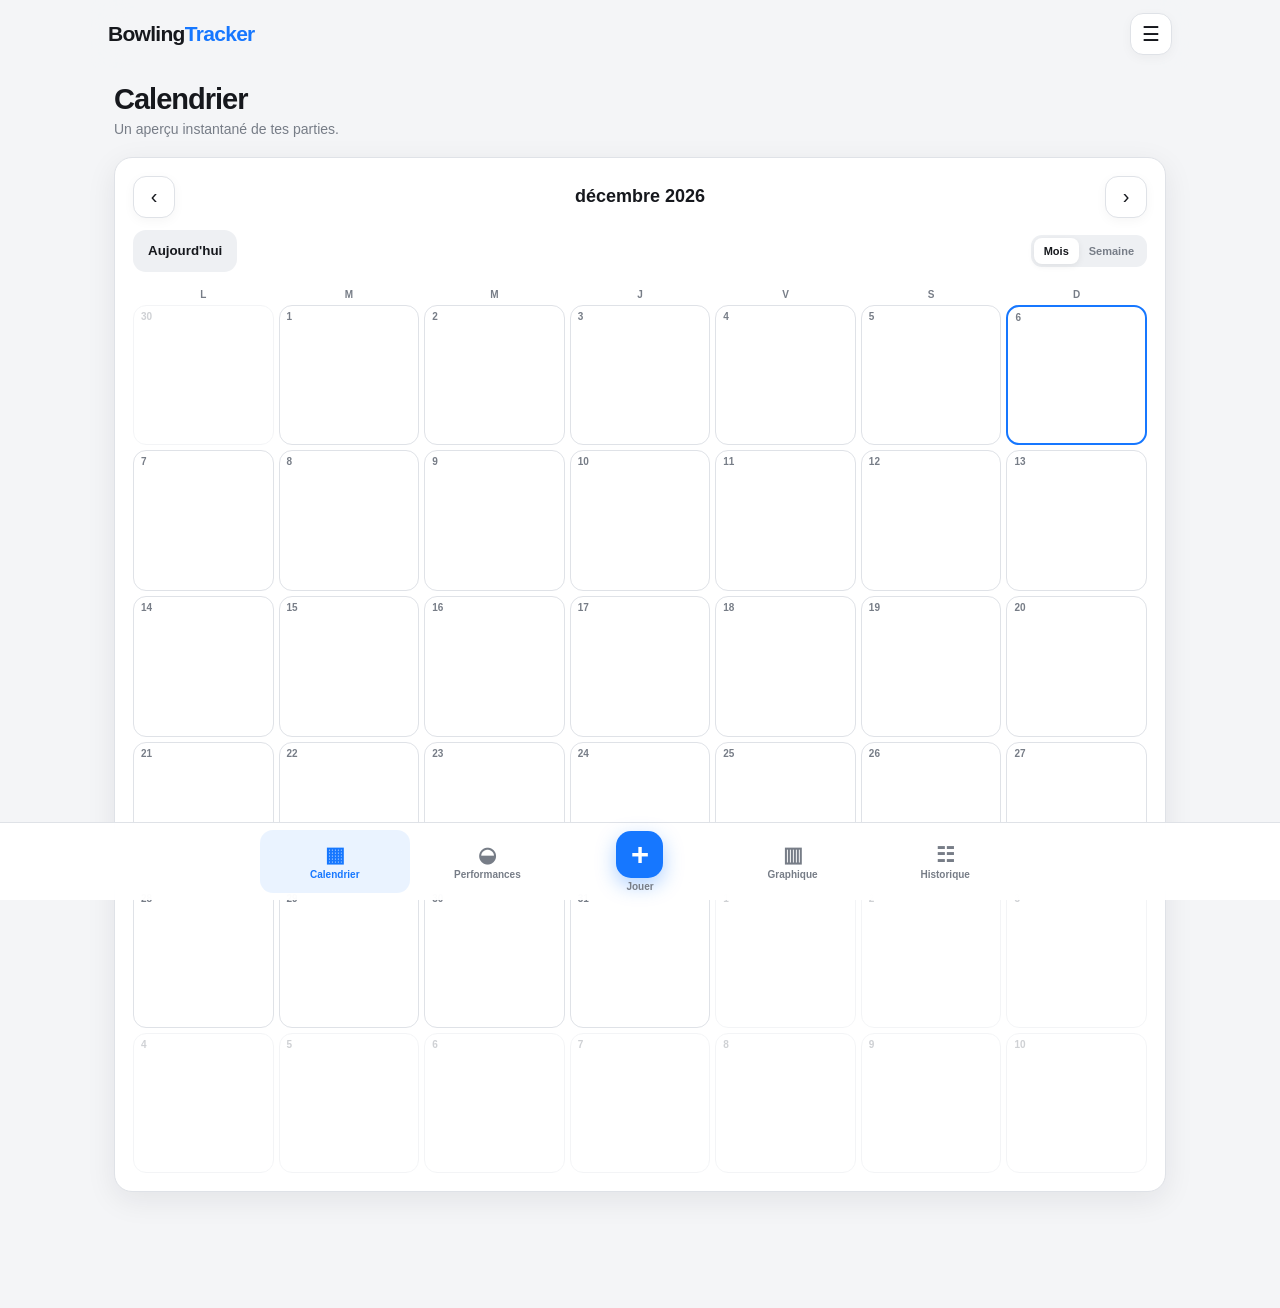
==== index.html @ 6b56d4af "Add files via upload" ====
<!doctype html>
<html lang="fr">
  <head>
    <meta charset="UTF-8" />
    <meta
      name="viewport"
      content="width=device-width,initial-scale=1,viewport-fit=cover,user-scalable=no"
    />
    <meta name="theme-color" content="#f5f5f7" />

    <link rel="manifest" href="manifest.json" />
    <link rel="apple-touch-icon" href="icons/icon-192.png" />
    <meta name="apple-mobile-web-app-capable" content="yes" />
    <meta name="apple-mobile-web-app-status-bar-style" content="default" />
    <meta name="apple-mobile-web-app-title" content="Bowling Tracker" />

    <title>Bowling Tracker</title>

    <style>
      :root {
        --bg: #f4f5f7;
        --surface: #fff;
        --surface2: #eef0f3;
        --text: #16181d;
        --muted: #777d87;
        --border: #dfe2e7;
        --accent: #1677ff;
        --success: #20a464;
        --danger: #e5484d;
        --gold: #e0a21a;
        --strike: #e69a00;
        --orange: #e8820c;
        --spare: #7c3aed;
        --card-hi: #ffffff;
        --shadow: 0 8px 30px rgba(20, 25, 35, 0.08);
        --radius: 18px;
        --nav-height: 78px;
      }

      * {
        box-sizing: border-box;
      }
      html,
      body {
        margin: 0;
        padding: 0;
        background: var(--bg);
        color: var(--text);
        font-family:
          -apple-system, BlinkMacSystemFont, "Segoe UI", Roboto, Arial,
          sans-serif;
      }
      body {
        min-height: 100vh;
        padding-bottom: calc(var(--nav-height) + env(safe-area-inset-bottom));
        overflow-x: hidden;
      }
      .app {
        max-width: 1100px;
        margin: auto;
        min-height: 100vh;
      }

      header {
        height: 68px;
        display: flex;
        align-items: center;
        justify-content: space-between;
        padding: 0 18px;
        position: sticky;
        top: 0;
        z-index: 50;
        background: color-mix(in srgb, var(--bg) 92%, transparent);
        backdrop-filter: blur(18px);
        -webkit-backdrop-filter: blur(18px);
      }
      .logo {
        font-weight: 900;
        font-size: 21px;
        letter-spacing: -0.7px;
      }
      .logo span {
        color: var(--accent);
      }
      .header-actions {
        display: flex;
        gap: 8px;
      }
      .icon-btn {
        width: 42px;
        height: 42px;
        border: 1px solid var(--border);
        border-radius: 13px;
        background: var(--surface);
        color: var(--text);
        display: grid;
        place-items: center;
        box-shadow: 0 3px 12px rgba(0, 0, 0, 0.04);
        font-size: 20px;
      }

      main {
        padding: 4px 16px 24px;
      }
      .view {
        display: none;
        animation: fade 0.2s ease;
      }
      .view.active {
        display: block;
      }
      @keyframes fade {
        from {
          opacity: 0;
          transform: translateY(4px);
        }
        to {
          opacity: 1;
          transform: none;
        }
      }

      h1 {
        font-size: 29px;
        line-height: 1.1;
        margin: 12px 0 5px;
        letter-spacing: -1px;
      }
      h2 {
        font-size: 20px;
        margin: 0 0 14px;
      }
      h3 {
        font-size: 16px;
        margin: 0 0 10px;
      }
      .subtitle {
        color: var(--muted);
        margin: 0 0 20px;
        font-size: 14px;
      }

      .card {
        background: var(--surface);
        border: 1px solid var(--border);
        border-radius: var(--radius);
        box-shadow: var(--shadow);
        padding: 18px;
        margin-bottom: 14px;
        margin-top: 14px;
      }
      .stat-big {
        font-size: 58px;
        line-height: 0.95;
        font-weight: 900;
        letter-spacing: -3px;
      }
      .stat-label {
        font-size: 13px;
        color: var(--muted);
        margin-top: 6px;
      }
      .stats-grid {
        display: grid;
        grid-template-columns: repeat(2, 1fr);
        gap: 10px;
      }
      .stat-card {
        padding: 16px;
        background: var(--surface);
        border: 1px solid var(--border);
        border-radius: 17px;
      }
      .stat-value {
        font-size: 27px;
        font-weight: 850;
        letter-spacing: -1px;
      }
      .stat-small {
        font-size: 12px;
        color: var(--muted);
        margin-top: 4px;
      }
      .stat-maxscore {
        font-size: 15px;
        color: var(--accent);
        margin-top: 4px;
      }

      .performance-special-stats {
        display: grid;
        grid-template-columns: 1fr 1fr;
        gap: 10px;
      }

      .btn {
        border: 0;
        border-radius: 13px;
        padding: 11px 15px;
        font-weight: 750;
        background: var(--surface2);
        color: var(--text);
        min-height: 42px;
      }
      .btn.primary {
        background: var(--accent);
        color: #fff;
      }
      .btn.success {
        background: var(--success);
        color: #fff;
      }
      .btn.danger {
        background: var(--danger);
        color: #fff;
      }
      .btn.gold {
        background: var(--gold);
        color: #111;
      }
      .btn.full {
        width: 100%;
      }
      .btn:active {
        transform: scale(0.98);
      }

      input,
      select,
      textarea {
        width: 100%;
        border: 1px solid var(--border);
        background: var(--surface);
        color: var(--text);
        border-radius: 12px;
        padding: 11px 12px;
        outline: none;
      }
      input:focus,
      select:focus,
      textarea:focus {
        border-color: var(--accent);
      }
      textarea {
        min-height: 90px;
        resize: vertical;
      }
      label {
        font-size: 12px;
        font-weight: 750;
        color: var(--muted);
        display: block;
        margin-bottom: 6px;
      }
      .field {
        margin-bottom: 13px;
      }
      .row {
        display: flex;
        gap: 10px;
        align-items: center;
      }
      .row > * {
        flex: 1;
      }
      .between {
        display: flex;
        justify-content: space-between;
        align-items: center;
        gap: 10px;
      }
      .chip {
        display: inline-flex;
        align-items: center;
        gap: 5px;
        padding: 6px 9px;
        border-radius: 999px;
        background: var(--surface2);
        font-size: 11px;
        font-weight: 750;
        color: var(--muted);
      }
      .chip.strike,
      .chip.spare {
        font-size: 14px;
        font-weight: 900;
        padding: 6px 11px;
      }
      .chip.strike {
        background: color-mix(in srgb, var(--strike) 20%, var(--surface));
        color: var(--strike);
        border: 1px solid color-mix(in srgb, var(--strike) 45%, transparent);
      }
      .chip.spare {
        background: color-mix(in srgb, var(--spare) 18%, var(--surface));
        color: var(--spare);
        border: 1px solid color-mix(in srgb, var(--spare) 45%, transparent);
      }

      .bottom-nav {
        position: fixed;
        z-index: 100;
        bottom: 0;
        left: 0;
        right: 0;
        height: var(--nav-height);
        padding: 7px max(8px, env(safe-area-inset-left))
          max(7px, env(safe-area-inset-bottom));
        background: color-mix(in srgb, var(--surface) 94%, transparent);
        backdrop-filter: blur(18px);
        border-top: 1px solid var(--border);
        display: flex;
        justify-content: center;
      }
      .nav-inner {
        width: 100%;
        max-width: 760px;
        display: grid;
        grid-template-columns: repeat(5, 1fr);
        gap: 3px;
      }
      .nav-item {
        border: 0;
        background: none;
        color: var(--muted);
        border-radius: 13px;
        display: flex;
        flex-direction: column;
        align-items: center;
        justify-content: center;
        gap: 3px;
        font-size: 10px;
        font-weight: 700;
      }
      .nav-item .nav-icon {
        font-size: 21px;
        line-height: 22px;
      }
      .nav-item.active {
        color: var(--accent);
        background: color-mix(in srgb, var(--accent) 9%, transparent);
      }
      .play-nav .nav-icon {
        width: 47px;
        height: 47px;
        border-radius: 15px;
        background: var(--accent);
        color: white;
        display: grid;
        place-items: center;
        font-size: 31px;
        box-shadow: 0 7px 20px
          color-mix(in srgb, var(--accent) 35%, transparent);
      }
      .play-nav.active {
        background: none;
      }

      .calendar-head {
        display: flex;
        align-items: center;
        justify-content: space-between;
        margin-bottom: 12px;
      }
      .month-title {
        font-size: 18px;
        font-weight: 850;
      }
      .switcher {
        display: flex;
        background: var(--surface2);
        padding: 3px;
        border-radius: 11px;
      }
      .switcher button {
        border: 0;
        background: none;
        border-radius: 8px;
        padding: 7px 10px;
        font-size: 11px;
        font-weight: 750;
        color: var(--muted);
      }
      .switcher button.active {
        background: var(--surface);
        color: var(--text);
        box-shadow: 0 2px 7px rgba(0, 0, 0, 0.07);
      }
      .calendar-weekdays,
      .calendar-grid {
        display: grid;
        grid-template-columns: repeat(7, 1fr);
        gap: 5px;
      }
      .calendar-weekdays div {
        text-align: center;
        color: var(--muted);
        font-size: 10px;
        font-weight: 750;
        padding: 5px 0;
      }
      .day {
        aspect-ratio: 1/1;
        background: var(--surface);
        border: 1px solid var(--border);
        border-radius: 10px;
        position: relative;
        padding: 7px;
        display: flex;
        align-items: center;
        justify-content: center;
        overflow: hidden;
      }
      .day.other {
        opacity: 0.35;
      }
      .day.today {
        border: 2px solid var(--accent);
      }
      .day-num {
        position: absolute;
        top: 5px;
        left: 7px;
        font-size: 10px;
        color: var(--muted);
        font-weight: 700;
      }
      .game-count {
        font-size: 25px;
        font-weight: 950;
        z-index: 1;
      }
      .day[data-count="0"] .game-count {
        display: none;
      }
      .day[data-count="1"] {
        background: color-mix(in srgb, var(--accent) 9%, var(--surface));
      }
      .day[data-count="2"] {
        background: color-mix(in srgb, var(--accent) 18%, var(--surface));
      }
      .day[data-count="3"] {
        background: color-mix(in srgb, var(--accent) 28%, var(--surface));
      }
      .day[data-count="4"] {
        background: color-mix(in srgb, var(--accent) 40%, var(--surface));
        color: #9d0493;
      }
      .day[data-count="5"] {
        background: color-mix(in srgb, var(--accent) 52%, var(--surface));
        color: #9d0493;
      }
      .day[data-count="6"] {
        background: color-mix(in srgb, var(--accent) 52%, var(--surface));
        color: #9d0493;
      }
      .day[data-count="7"] {
        background: color-mix(in srgb, var(--accent) 52%, var(--surface));
        color: #9d0493;
      }

      .week-list {
        display: grid;
        grid-template-columns: repeat(7, 1fr);
        gap: 6px;
      }
      .week-day {
        min-height: 130px;
        border: 1px solid var(--border);
        background: var(--surface);
        border-radius: 14px;
        padding: 8px;
        text-align: center;
      }
      .week-day .wd {
        font-size: 10px;
        color: var(--muted);
      }
      .week-day .wn {
        font-weight: 850;
        margin: 3px 0 10px;
      }
      .week-count {
        font-size: 34px;
        font-weight: 950;
      }

      .hero-performance {
        display: grid;
        grid-template-columns: 1fr 1fr;
        gap: 14px;
        align-items: center;
      }
      .hero-performance .total {
        grid-row: span 2;
      }

      .compare-grid {
        display: grid;
        grid-template-columns: repeat(auto-fit, minmax(180px, 1fr));
        gap: 10px;
        overflow-x: auto;
      }
      .compare-col {
        padding: 14px;
        background: var(--surface2);
        border-radius: 15px;
        min-width: 180px;
      }
      .compare-name {
        font-weight: 850;
        margin-bottom: 12px;
      }
      .compare-row {
        display: flex;
        justify-content: space-between;
        gap: 10px;
        padding: 8px 0;
        border-bottom: 1px solid var(--border);
        font-size: 13px;
      }
      .compare-row:last-child {
        border: 0;
      }
      .compare-remove {
        width: 27px;
        height: 27px;
        border: 0;
        border-radius: 50%;
        background: var(--danger);
        color: #fff;
        font-weight: 900;
        display: grid;
        place-items: center;
        cursor: pointer;
      }
      .compare-header {
        display: flex;
        align-items: center;
        justify-content: space-between;
        gap: 8px;
        margin-bottom: 12px;
      }
      .compare-header-name {
        font-weight: 850;
        overflow: hidden;
        text-overflow: ellipsis;
        white-space: nowrap;
      }

      .chart-wrap {
        height: 290px;
        position: relative;
      }
      canvas {
        width: 100%;
        height: 100%;
      }
      .chart-controls {
        display: flex;
        gap: 7px;
        overflow: auto;
        margin-bottom: 12px;
      }
      .chart-controls button,
      .chart-metric-controls button {
        border: 1px solid var(--border);
        background: var(--surface);
        color: var(--text);
        border-radius: 10px;
        padding: 8px 11px;
        font-size: 11px;
        font-weight: 750;
        white-space: nowrap;
      }
      .chart-controls button.active,
      .chart-metric-controls button.active {
        background: var(--accent);
        border-color: var(--accent);
        color: #fff;
      }
      .chart-metric-controls {
        display: flex;
        gap: 7px;
        overflow: auto;
        margin-bottom: 12px;
      }
      .chart-compare-actions {
        display: flex;
        gap: 8px;
        align-items: center;
      }
      .chart-compare-actions > * {
        flex: 1;
      }
      .chart-legend {
        display: flex;
        gap: 10px;
        flex-wrap: wrap;
        margin-top: 12px;
        font-size: 11px;
        color: var(--muted);
      }
      .legend-item {
        display: flex;
        align-items: center;
        gap: 5px;
      }
      .legend-dot {
        width: 10px;
        height: 10px;
        border-radius: 3px;
      }

      .game-card {
        padding: 14px;
        cursor: pointer;
        transition: 0.15s;
        background: var(--card-hi);
        border-color: color-mix(in srgb, var(--text) 14%, var(--surface));
      }
      .game-card:active {
        transform: scale(0.99);
      }
      .game-date {
        font-weight: 850;
        font-size: 15px;
      }
      .game-score {
        font-size: 36px;
        font-weight: 950;
        letter-spacing: -2px;
      }
      .score-good {
        color: var(--success);
      }
      .score-low {
        color: var(--orange);
      }
      .game-meta {
        display: flex;
        gap: 6px;
        flex-wrap: wrap;
        margin-top: 5px;
      }
      .history-day-title {
        display: flex;
        align-items: center;
        gap: 10px;
        margin: 22px 2px 8px;
        font-size: 13px;
        font-weight: 850;
        color: var(--muted);
      }
      .history-day-title:before,
      .history-day-title:after {
        content: "";
        height: 1px;
        background: var(--border);
        flex: 1;
      }
      .empty {
        padding: 35px 15px;
        text-align: center;
        color: var(--muted);
      }

      .score-table {
        width: 100%;
        border-collapse: separate;
        border-spacing: 3px;
        table-layout: fixed;
      }
      .score-table th {
        height: 62px;
        background: var(--surface2);
        border: 1px solid var(--border);
        border-radius: 8px 8px 3px 3px;
        vertical-align: top;
        padding: 4px;
        font-size: 10px;
      }
      .frame-number {
        display: block;
        color: var(--muted);
        font-size: 9px;
        margin-bottom: 5px;
      }
      .rolls {
        font-size: 10px;
        height: 18px;
        font-weight: 800;
      }
      .frame-score {
        font-size: 18px;
        font-weight: 900;
        margin-top: 4px;
      }
      .frame-selected {
        outline: 3px solid var(--accent);
      }
      .frame-edit {
        background: var(--surface);
        border: 1px solid var(--border);
        padding: 14px;
        border-radius: 15px;
        margin-top: 12px;
      }
      .selected-title {
        font-weight: 850;
        margin-bottom: 10px;
      }

      .pin-layout {
        width: min(280px, 90vw);
        height: 255px;
        margin: 12px auto 15px;
        position: relative;
        background: var(--surface2);
        border: 1px solid var(--border);
        border-radius: 18px;
        overflow: hidden;
      }
      .pin {
        position: absolute;
        width: 38px;
        height: 38px;
        border-radius: 50%;
        border: 2px solid #bdc4cf;
        background: #fff;
        color: #7d8490;
        font-weight: 850;
        display: grid;
        place-items: center;
        transition: 0.12s;
        box-shadow: 0 3px 8px rgba(0, 0, 0, 0.08);
      }
      .pin.down {
        opacity: 0.22;
        border-style: dashed;
        pointer-events: none;
        box-shadow: none;
      }
      .pin.selected {
        background: var(--accent);
        border-color: var(--accent);
        color: #fff;
        transform: scale(1.08);
      }
      .pin-label {
        position: absolute;
        bottom: 8px;
        left: 0;
        right: 0;
        text-align: center;
        font-size: 10px;
        color: var(--muted);
      }
      .pin:nth-child(1) {
        left: calc(50% - 19px);
        top: 172px;
      }
      .pin:nth-child(2) {
        left: calc(50% - 40px);
        top: 132px;
      }
      .pin:nth-child(3) {
        left: calc(50% + 2px);
        top: 132px;
      }
      .pin:nth-child(4) {
        left: calc(50% - 61px);
        top: 92px;
      }
      .pin:nth-child(5) {
        left: calc(50% - 19px);
        top: 92px;
      }
      .pin:nth-child(6) {
        left: calc(50% + 23px);
        top: 92px;
      }
      .pin:nth-child(7) {
        left: calc(50% - 82px);
        top: 52px;
      }
      .pin:nth-child(8) {
        left: calc(50% - 40px);
        top: 52px;
      }
      .pin:nth-child(9) {
        left: calc(50% + 2px);
        top: 52px;
      }
      .pin:nth-child(10) {
        left: calc(50% + 44px);
        top: 52px;
      }

      .quick-rolls {
        display: grid;
        grid-template-columns: 1fr 1fr 1fr;
        gap: 7px;
        margin-bottom: 10px;
      }
      .quick-rolls button {
        min-height: 43px;
      }

      .timer-input {
        display: grid;
        grid-template-columns: 1fr auto;
        gap: 8px;
        align-items: end;
      }

      .current-game-actions {
        display: flex;
        gap: 8px;
      }
      .current-game-actions button {
        flex: 1;
      }

      .oil-input {
        display: flex;
        align-items: center;
        gap: 8px;
      }
      .oil-input span {
        font-weight: 900;
      }

      .settings-list {
        display: grid;
        gap: 8px;
      }
      .settings-item {
        width: 100%;
        display: flex;
        align-items: center;
        justify-content: space-between;
        gap: 12px;
        padding: 15px;
        background: var(--surface);
        border: 1px solid var(--border);
        border-radius: 14px;
        color: var(--text);
        text-align: left;
      }
      .settings-icon {
        font-size: 21px;
        width: 32px;
      }
      .settings-main {
        flex: 1;
      }
      .settings-title {
        font-weight: 800;
      }
      .settings-arrow {
        color: var(--muted);
        font-size: 18px;
      }

      .theme-options {
        display: grid;
        grid-template-columns: repeat(3, 1fr);
        gap: 8px;
      }
      .theme-option {
        border: 2px solid var(--border);
        border-radius: 14px;
        padding: 10px 5px;
        text-align: center;
        background: var(--surface);
        color: var(--text);
      }
      .theme-option.selected {
        border-color: var(--accent);
      }
      .theme-preview {
        height: 38px;
        border-radius: 9px;
        margin-bottom: 7px;
      }
      .theme-name {
        font-size: 10px;
        font-weight: 800;
        color: var(--text);
      }

      .modal {
        position: fixed;
        inset: 0;
        z-index: 200;
        background: rgba(0, 0, 0, 0.48);
        display: none;
        align-items: flex-end;
        justify-content: center;
        padding: 0;
      }
      .modal.show {
        display: flex;
      }
      .modal-box {
        width: min(700px, 100%);
        max-height: 92vh;
        overflow: auto;
        background: var(--surface);
        border-radius: 24px 24px 0 0;
        padding: 20px 16px calc(20px + env(safe-area-inset-bottom));
        animation: sheet 0.22s ease;
      }
      @keyframes sheet {
        from {
          transform: translateY(100%);
        }
        to {
          transform: none;
        }
      }
      .modal-title {
        font-size: 20px;
        font-weight: 900;
        margin-bottom: 15px;
      }
      .modal-close {
        float: right;
        position: sticky;
        top: 8px;
        z-index: 10;
        border: 0;
        background: var(--surface2);
        color: var(--text);
        border-radius: 10px;
        width: 35px;
        height: 35px;
        font-size: 22px;
        line-height: 1;
        box-shadow: 0 0 0 5px var(--surface);
      }
      .modal-actions {
        display: flex;
        gap: 8px;
        margin-top: 15px;
      }
      .modal-actions > * {
        flex: 1;
      }

      .detail-score {
        font-size: 65px;
        font-weight: 950;
        letter-spacing: -4px;
        text-align: center;
        margin: 5px 0 12px;
      }
      .detail-meta {
        display: flex;
        justify-content: center;
        gap: 6px;
        flex-wrap: wrap;
        margin-bottom: 15px;
      }
      .frame-grid {
        display: grid;
        grid-template-columns: repeat(5, 1fr);
        gap: 4px;
      }
      .fg-cell {
        background: var(--surface2);
        border: 1px solid var(--border);
        border-radius: 9px;
        text-align: center;
        padding: 5px 2px;
      }
      .fg-num {
        font-size: 10px;
        font-weight: 850;
        color: var(--muted);
      }
      .fg-rolls {
        min-height: 24px;
        display: flex;
        align-items: center;
        justify-content: center;
        gap: 3px;
      }
      .fg-score {
        font-size: 16px;
        font-weight: 900;
      }
      .tour-list {
        display: grid;
        grid-template-columns: repeat(5, 1fr);
        gap: 6px;
        margin-top: 12px;
      }
      .tour-button {
        border: 1px solid var(--border);
        background: var(--surface);
        color: var(--text);
        border-radius: 11px;
        padding: 9px 3px;
        text-align: center;
      }
      .tour-button strong {
        display: block;
        font-size: 10px;
      }
      .tour-button span {
        font-size: 13px;
        color: var(--text);
        display: block;
        margin: 3px 0;
      }
      .tour-button b {
        color: var(--text);
      }

      .r {
        font-weight: 900;
        font-size: 1.25em;
        display: inline-block;
        min-width: 1em;
        text-align: center;
      }
      .r-x {
        color: var(--strike);
        font-size: 1.5em;
        text-shadow: 0 0 0.5px currentColor;
      }
      .r-s {
        color: var(--spare);
        font-size: 1.5em;
        text-shadow: 0 0 0.5px currentColor;
      }
      .rolls {
        display: flex;
        align-items: center;
        justify-content: center;
        gap: 4px;
        height: 24px !important;
      }
      .rolls .r {
        font-size: 15px;
      }
      .rolls .r-x,
      .rolls .r-s {
        font-size: 19px;
      }
      .fg-rolls .r {
        font-size: 14px;
      }
      .fg-rolls .r-x,
      .fg-rolls .r-s {
        font-size: 18px;
      }

      .period-shortcuts {
        display: grid;
        grid-template-columns: repeat(2, minmax(0, 1fr));
        gap: 7px;
        margin-bottom: 14px;
      }

      @media (max-width: 480px) {
        .period-shortcuts {
          grid-template-columns: repeat(2, minmax(0, 1fr));
        }
      }

      .period-shortcuts button {
        min-width: 0;
        border: 1px solid var(--border);
        background: var(--surface);
        color: var(--text);
        border-radius: 10px;
        padding: 8px 11px;
        font-size: 13px;
        font-weight: 750;
      }

      .period-shortcuts button.active {
        background: var(--accent);
        border-color: var(--accent);
        color: #fff;
      }

      .play-date-time {
        display: grid;
        grid-template-columns: 1fr 1fr;
        gap: 10px;
      }

      .toast {
        position: fixed;
        z-index: 500;
        bottom: calc(var(--nav-height) + 15px);
        left: 50%;
        transform: translateX(-50%) translateY(20px);
        background: #17191e;
        color: #fff;
        padding: 11px 15px;
        border-radius: 12px;
        font-size: 12px;
        font-weight: 700;
        opacity: 0;
        pointer-events: none;
        transition: 0.2s;
      }
      .toast.show {
        opacity: 1;
        transform: translateX(-50%);
      }
      .hidden {
        display: none !important;
      }

      @media (min-width: 700px) {
        main {
          padding-left: 24px;
          padding-right: 24px;
        }
        .stats-grid {
          grid-template-columns: repeat(3, 1fr);
        }
        .day {
          border-radius: 13px;
        }
        .modal {
          align-items: center;
          padding: 20px;
        }
        .modal-box {
          border-radius: 24px;
          max-height: 90vh;
        }
      }

      @media (max-width: 480px) {
        :root {
          --nav-height: 64px;
          --radius: 15px;
        }
        input,
        select,
        textarea {
          font-size: 16px;
        }
        header {
          height: 56px;
          padding: 0 12px;
        }
        .logo {
          font-size: 19px;
        }
        .icon-btn {
          width: 38px;
          height: 38px;
        }
        main {
          padding: 2px 12px 20px;
        }
        h1 {
          font-size: 24px;
          margin-top: 8px;
        }
        h2 {
          font-size: 17px;
          margin-bottom: 10px;
        }
        .subtitle {
          font-size: 13px;
          margin-bottom: 14px;
        }
        .card {
          padding: 14px;
          margin-bottom: 11px;
        }
        .stat-big {
          font-size: 46px;
          letter-spacing: -2px;
        }
        .stat-card {
          padding: 12px;
        }
        .stat-value {
          font-size: 22px;
        }
        .stat-small {
          font-size: 11px;
        }
        .hero-performance {
          gap: 10px;
        }
        .game-count {
          font-size: 18px;
        }
        .day {
          padding: 3px;
          border-radius: 8px;
        }
        .day-num {
          top: 3px;
          left: 4px;
          font-size: 9px;
        }
        .calendar-weekdays,
        .calendar-grid {
          gap: 3px;
        }
        .week-list {
          gap: 3px;
        }
        .week-day {
          min-height: 96px;
          padding: 5px 2px;
        }
        .week-count {
          font-size: 24px;
        }
        .month-title {
          font-size: 16px;
        }
        .compare-grid {
          gap: 7px;
        }
        .compare-col {
          padding: 10px;
          min-width: 165px;
        }
        .compare-row {
          font-size: 12px;
        }
        .chart-wrap {
          height: 250px;
        }
        .game-card {
          padding: 12px;
        }
        .game-score {
          font-size: 30px;
        }
        .pin-layout {
          height: 240px;
        }
        .quick-rolls {
          gap: 5px;
        }
        .frame-edit {
          padding: 11px;
        }
        .settings-item {
          padding: 12px;
        }
        .modal-box {
          padding: 16px 12px calc(16px + env(safe-area-inset-bottom));
          border-radius: 20px 20px 0 0;
        }
        .modal-title {
          font-size: 18px;
        }
        .detail-score {
          font-size: 52px;
          letter-spacing: -3px;
        }
        .tour-list {
          gap: 4px;
        }
        .tour-button {
          padding: 7px 2px;
        }
        .tour-button span {
          font-size: 12px;
        }
        .theme-options {
          gap: 6px;
        }
        .theme-name {
          font-size: 9px;
        }
        .nav-item {
          font-size: 9px;
          gap: 2px;
        }
        .nav-item .nav-icon {
          font-size: 20px;
        }
        .play-nav .nav-icon {
          width: 42px;
          height: 42px;
          font-size: 28px;
        }
        .play-date-time {
          grid-template-columns: 1fr;
        }
      }

      @media (max-width: 400px) {
        .nav-item span:not(.nav-icon) {
          display: none;
        }
        .nav-item .nav-icon {
          font-size: 23px;
          line-height: 26px;
        }
      }

      @media (max-width: 560px) {
        .score-table thead tr {
          display: grid;
          grid-template-columns: repeat(5, 1fr);
          gap: 3px;
        }
        .score-table {
          border-spacing: 0;
          display: block;
        }
        .score-table thead {
          display: block;
        }
        .score-table th {
          display: block;
          height: auto;
          min-height: 62px;
        }
        .rolls {
          font-size: 12px;
        }
      }

      /* Tableau de score façon feuille de bowling */
      .bowl-grid {
        display: grid;
        grid-template-columns: repeat(9, 1fr) 1.5fr;
        border: 1px solid var(--border);
        border-radius: 10px;
        overflow: hidden;
        background: var(--surface2);
        margin-bottom: 4px;
      }
      .pin-mini {
        zoom: 0.85;
      }
      .bf {
        display: flex;
        flex-direction: column;
        min-width: 0;
        cursor: pointer;
        border-right: 1px solid var(--border);
      }
      .bf:last-child {
        border-right: 0;
      }
      .bf-num {
        text-align: center;
        font-size: 10px;
        font-weight: 850;
        padding: 3px 0;
        color: var(--text);
        background: color-mix(in srgb, black 14%, var(--surface2));
        border-bottom: 1px solid var(--border);
      }
      .bf-shots {
        display: flex;
        height: 28px;
        border-bottom: 1px solid var(--border);
      }
      .bf-shot {
        flex: 1;
        min-width: 0;
        display: grid;
        place-items: center;
        border-left: 1px solid var(--border);
      }
      .bf-shot:first-child {
        border-left: 0;
      }
      .bf-shots .r {
        font-size: 14px;
      }
      .bf-shots .r-x,
      .bf-shots .r-s {
        font-size: 17px;
      }
      .bf-total {
        height: 36px;
        display: grid;
        place-items: center;
        font-size: 18px;
        font-weight: 900;
      }
      .bf.frame-selected {
        outline: 3px solid var(--accent);
        outline-offset: -3px;
      }

      @media (max-width: 560px) {
        .bowl-grid {
          grid-template-columns: repeat(5, 1fr);
        }
        .bf {
          border-bottom: 1px solid var(--border);
        }
        .bf:nth-child(5n) {
          border-right: 0;
        }
        .bf:nth-child(n + 6) {
          border-bottom: 0;
        }
      }

      /* Bloque le scroll de la page quand une fenêtre est ouverte */
      html:has(.modal.show),
      body:has(.modal.show) {
        overflow: hidden;
      }

      /* Évite que le scroll de la fenêtre "déborde" sur la page derrière */
      .modal,
      .modal-box {
        overscroll-behavior: contain;
      }
      /* Mode "Restantes" : les quilles non sélectionnées (celles qui tombent)
        apparaissent en pointillés et grisées */
      .pin-layout.mode-left .pin:not(.selected):not(.down) {
        border-style: dashed;
        background: var(--surface2);
        opacity: 0.45;
        box-shadow: none;
      }
      /* ============================================
   MODE "RESTANTES" : le grand spectacle
   ============================================ */

      /* Inclinaison propre à chaque quille tombée */
      .pin-layout.mode-left .pin:nth-child(odd) {
        --tilt: -24deg;
        --drift: -5px;
      }
      .pin-layout.mode-left .pin:nth-child(even) {
        --tilt: 19deg;
        --drift: 6px;
      }
      .pin-layout.mode-left .pin:nth-child(3n) {
        --tilt: 33deg;
        --drift: 3px;
      }

      /* Fond de piste : lueur qui glisse lentement */
      .pin-layout.mode-left {
        background:
          radial-gradient(
            circle at 50% 110%,
            color-mix(in srgb, var(--accent) 22%, transparent),
            transparent 60%
          ),
          linear-gradient(
            115deg,
            var(--surface2) 0%,
            color-mix(in srgb, var(--accent) 7%, var(--surface2)) 50%,
            var(--surface2) 100%
          );
        background-size:
          100% 100%,
          250% 100%;
        animation: laneShimmer 6s ease-in-out infinite;
        border-color: color-mix(in srgb, var(--accent) 35%, var(--border));
      }

      /* ---------- Quille TOMBÉE : pointillés, grisée, couchée ---------- */
      .pin-layout.mode-left .pin:not(.selected):not(.down) {
        border-style: dashed;
        background: var(--surface2);
        color: var(--muted);
        box-shadow: none;
        filter: grayscale(1);
        opacity: 0.5;
        transform: rotate(var(--tilt)) scale(0.86) translateX(var(--drift));
        animation: pinKnockedDown 0.75s cubic-bezier(0.34, 1.4, 0.64, 1)
          backwards;
      }

      /* Cascade à l'entrée du mode : les quilles tombent en domino,
   de l'arrière (7-10) vers l'avant (1) */
      .pin-layout.mode-left .pin:nth-child(7),
      .pin-layout.mode-left .pin:nth-child(8),
      .pin-layout.mode-left .pin:nth-child(9),
      .pin-layout.mode-left .pin:nth-child(10) {
        animation-delay: 0s;
      }
      .pin-layout.mode-left .pin:nth-child(4),
      .pin-layout.mode-left .pin:nth-child(5),
      .pin-layout.mode-left .pin:nth-child(6) {
        animation-delay: 0.08s;
      }
      .pin-layout.mode-left .pin:nth-child(2),
      .pin-layout.mode-left .pin:nth-child(3) {
        animation-delay: 0.16s;
      }
      .pin-layout.mode-left .pin:nth-child(1) {
        animation-delay: 0.24s;
      }

      /* ---------- Quille RESTANTE : debout, lumineuse, vivante ---------- */
      .pin-layout.mode-left .pin.selected {
        border-style: solid;
        transform: scale(1.12);
        animation:
          pinStandUp 0.55s cubic-bezier(0.2, 1.8, 0.4, 1),
          pinBreathe 2.2s ease-in-out 0.55s infinite;
        box-shadow:
          0 0 0 4px color-mix(in srgb, var(--accent) 22%, transparent),
          0 8px 22px color-mix(in srgb, var(--accent) 55%, transparent);
        z-index: 2;
      }

      /* Onde de choc quand une quille se redresse */
      .pin-layout.mode-left .pin.selected::after {
        content: "";
        position: absolute;
        inset: -4px;
        border-radius: 50%;
        border: 2px solid var(--accent);
        pointer-events: none;
        animation: pinShock 0.8s ease-out forwards;
      }

      /* Petit rebond au toucher */
      .pin-layout.mode-left .pin:not(.down):active {
        transform: scale(0.88);
        transition-duration: 0.05s;
      }

      /* Les quilles déjà tombées aux lancers précédents restent discrètes */
      .pin-layout.mode-left .pin.down {
        animation: none;
        filter: none;
      }

      /* Le texte en bas respire aussi */
      .pin-layout.mode-left .pin-label {
        color: var(--accent);
        font-weight: 800;
        animation: labelPulse 2.4s ease-in-out infinite;
      }

      /* ---------- Keyframes ---------- */
      @keyframes pinKnockedDown {
        0% {
          transform: scale(1.1) rotate(0);
          opacity: 1;
          filter: grayscale(0);
        }
        25% {
          transform: scale(1.15) rotate(calc(var(--tilt) * -0.6));
        }
        55% {
          transform: scale(0.8) rotate(calc(var(--tilt) * 1.3))
            translateX(calc(var(--drift) * 2));
        }
        75% {
          transform: scale(0.9) rotate(calc(var(--tilt) * 0.8));
        }
        100% {
          transform: scale(0.86) rotate(var(--tilt)) translateX(var(--drift));
        }
      }

      @keyframes pinStandUp {
        0% {
          transform: rotate(var(--tilt, -20deg)) scale(0.6);
        }
        55% {
          transform: rotate(0) scale(1.35);
        }
        100% {
          transform: rotate(0) scale(1.12);
        }
      }

      @keyframes pinBreathe {
        0%,
        100% {
          transform: scale(1.12) translateY(0);
        }
        50% {
          transform: scale(1.18) translateY(-3px);
        }
      }

      @keyframes pinShock {
        0% {
          transform: scale(1);
          opacity: 0.9;
        }
        100% {
          transform: scale(2.4);
          opacity: 0;
        }
      }

      @keyframes laneShimmer {
        0%,
        100% {
          background-position:
            0 0,
            0% 0;
        }
        50% {
          background-position:
            0 0,
            100% 0;
        }
      }

      @keyframes labelPulse {
        0%,
        100% {
          opacity: 0.65;
          letter-spacing: 0;
        }
        50% {
          opacity: 1;
          letter-spacing: 0.6px;
        }
      }

      /* Accessibilité : on coupe tout si l'utilisateur le demande */
      @media (prefers-reduced-motion: reduce) {
        .pin-layout.mode-left,
        .pin-layout.mode-left .pin,
        .pin-layout.mode-left .pin::after,
        .pin-layout.mode-left .pin-label {
          animation: none !important;
        }
      }
      /* ============================================
   TRANSITIONS
   ============================================ */

      /* ---------- Changement d'onglet ---------- */
      .view.active {
        animation: viewIn 0.5s cubic-bezier(0.2, 0.9, 0.3, 1.15);
      }
      @keyframes viewIn {
        from {
          opacity: 0;
          transform: translateY(18px) scale(0.98);
        }
        to {
          opacity: 1;
          transform: none;
        }
      }

      /* Les cartes d'une vue arrivent en cascade */
      .view.active > .card,
      .view.active > .stat-card,
      .view.active > .performance-special-stats,
      .view.active > .stats-grid {
        animation: cardIn 0.55s cubic-bezier(0.2, 0.9, 0.3, 1.1) backwards;
      }
      .view.active > :nth-child(3) {
        animation-delay: 0.05s;
      }
      .view.active > :nth-child(4) {
        animation-delay: 0.1s;
      }
      .view.active > :nth-child(5) {
        animation-delay: 0.15s;
      }
      .view.active > :nth-child(6) {
        animation-delay: 0.2s;
      }
      .view.active > :nth-child(7) {
        animation-delay: 0.25s;
      }
      @keyframes cardIn {
        from {
          opacity: 0;
          transform: translateY(26px) scale(0.97);
        }
        to {
          opacity: 1;
          transform: none;
        }
      }

      /* Historique : les parties glissent une par une */
      #historyList > * {
        animation: cardIn 0.5s cubic-bezier(0.2, 0.9, 0.3, 1.1) backwards;
      }
      #historyList > :nth-child(2) {
        animation-delay: 0.04s;
      }
      #historyList > :nth-child(3) {
        animation-delay: 0.08s;
      }
      #historyList > :nth-child(4) {
        animation-delay: 0.12s;
      }
      #historyList > :nth-child(5) {
        animation-delay: 0.16s;
      }
      #historyList > :nth-child(6) {
        animation-delay: 0.2s;
      }
      #historyList > :nth-child(7) {
        animation-delay: 0.24s;
      }
      #historyList > :nth-child(8) {
        animation-delay: 0.28s;
      }

      /* Calendrier : vague de gauche à droite */
      .calendar-grid .day {
        animation: dayPop 0.45s cubic-bezier(0.2, 1.4, 0.4, 1) backwards;
      }
      .calendar-grid .day:nth-child(7n + 2) {
        animation-delay: 0.03s;
      }
      .calendar-grid .day:nth-child(7n + 3) {
        animation-delay: 0.06s;
      }
      .calendar-grid .day:nth-child(7n + 4) {
        animation-delay: 0.09s;
      }
      .calendar-grid .day:nth-child(7n + 5) {
        animation-delay: 0.12s;
      }
      .calendar-grid .day:nth-child(7n + 6) {
        animation-delay: 0.15s;
      }
      .calendar-grid .day:nth-child(7n) {
        animation-delay: 0.18s;
      }
      @keyframes dayPop {
        from {
          opacity: 0;
          transform: scale(0.5) rotate(-8deg);
        }
        to {
          opacity: 1;
          transform: none;
        }
      }

      /* ---------- Barre de navigation ---------- */
      .nav-item.active .nav-icon {
        animation: navBounce 0.55s cubic-bezier(0.2, 1.8, 0.4, 1);
      }
      @keyframes navBounce {
        0% {
          transform: scale(1) translateY(0);
        }
        40% {
          transform: scale(1.35) translateY(-6px) rotate(-8deg);
        }
        70% {
          transform: scale(0.92) translateY(1px) rotate(4deg);
        }
        100% {
          transform: scale(1) translateY(0);
        }
      }

      /* ---------- Fenêtres (modales) ---------- */
      .modal.show {
        animation: backdropIn 0.3s ease;
      }
      .modal.show .modal-box {
        animation: sheetPop 0.55s cubic-bezier(0.2, 1.15, 0.3, 1);
      }
      @keyframes backdropIn {
        from {
          background: rgba(0, 0, 0, 0);
        }
      }
      @keyframes sheetPop {
        0% {
          transform: translateY(100%) scale(0.96);
          opacity: 0.6;
        }
        100% {
          transform: none;
          opacity: 1;
        }
      }

      /* ---------- Boutons ---------- */
      .btn {
        position: relative;
        overflow: hidden;
        transition: transform 0.12s;
      }
      .btn.primary::after,
      .btn.success::after {
        content: "";
        position: absolute;
        top: 0;
        left: -60%;
        width: 40%;
        height: 100%;
        background: linear-gradient(
          100deg,
          transparent,
          rgba(255, 255, 255, 0.45),
          transparent
        );
        transform: skewX(-20deg);
        animation: btnShine 3.5s ease-in-out infinite;
        pointer-events: none;
      }
      @keyframes btnShine {
        0%,
        60% {
          left: -60%;
        }
        100% {
          left: 130%;
        }
      }

      /* Tour sélectionné : halo qui pulse */
      .bf.frame-selected {
        animation: frameGlow 1.6s ease-in-out infinite;
      }
      @keyframes frameGlow {
        0%,
        100% {
          box-shadow: inset 0 0 0 0 transparent;
        }
        50% {
          box-shadow: inset 0 0 14px
            color-mix(in srgb, var(--accent) 45%, transparent);
        }
      }

      /* ---------- Quilles ---------- */
      .pin {
        transition:
          transform 0.2s cubic-bezier(0.2, 1.6, 0.4, 1),
          opacity 0.25s,
          background 0.2s,
          border-color 0.2s,
          color 0.2s;
      }
      .pin.selected {
        animation: pinPop 0.45s cubic-bezier(0.2, 1.6, 0.4, 1);
      }
      @keyframes pinPop {
        0% {
          transform: scale(0.7);
          box-shadow: 0 0 0 0 color-mix(in srgb, var(--accent) 60%, transparent);
        }
        50% {
          transform: scale(1.4);
        }
        100% {
          transform: scale(1.08);
          box-shadow: 0 0 0 16px transparent;
        }
      }

      /* Mode "Restantes" : quilles non sélectionnées en pointillés + grisées */
      .pin-layout.mode-left .pin:not(.selected):not(.down) {
        border-style: dashed;
        background: var(--surface2);
        color: var(--muted);
        opacity: 0.5;
        box-shadow: none;
      }

      /* ============================================
   ANIMATION STRIKE / SPARE
   ============================================ */
      .fx-layer {
        position: fixed;
        inset: 0;
        z-index: 400;
        pointer-events: none;
        overflow: hidden;
      }
      .fx-flash {
        position: absolute;
        inset: 0;
        background: radial-gradient(
          circle at 50% 45%,
          color-mix(in srgb, var(--fx) 60%, transparent),
          transparent 65%
        );
        opacity: 0;
        animation: fxFlash 0.7s ease-out var(--fd, 0s) forwards;
      }
      @keyframes fxFlash {
        0% {
          opacity: 0;
        }
        20% {
          opacity: 1;
        }
        100% {
          opacity: 0;
        }
      }

      /* ---- STRIKE : la boule ---- */
      .fx-ball {
        position: absolute;
        left: 50%;
        bottom: -90px;
        width: 80px;
        height: 80px;
        border-radius: 50%;
        background: radial-gradient(
          circle at 32% 28%,
          #7aa7ff 0%,
          #1d3fa8 40%,
          #0a1a4d 100%
        );
        box-shadow: 0 0 30px rgba(77, 145, 255, 0.7);
        animation:
          fxBall 1.3s linear forwards,
          fxBallCurve 1.3s linear forwards;
      }
      .fx-ball::before,
      .fx-ball::after {
        content: "";
        position: absolute;
        width: 11px;
        height: 11px;
        border-radius: 50%;
        background: #050b24;
        top: 22px;
      }
      .fx-ball::before {
        left: 22px;
      }
      .fx-ball::after {
        left: 40px;
      }
      @keyframes fxBall {
        /* 0 → 0.65 s : la boule file vers le fond (même accélération qu'avant) */
        0% {
          transform: translate(-50%, 0) scale(1.8) rotate(0);
          opacity: 1;
          animation-timing-function: cubic-bezier(0.5, 0, 0.8, 0.6);
        }
        /* 0.65 s : impact, la boule est au centre du texte */
        50% {
          transform: translate(-50%, calc(-55vh - 50px)) scale(0.3)
            rotate(540deg);
          opacity: 1;
          animation-timing-function: ease-out;
        }
        /* 0.65 → 1.3 s : elle continue derrière les lettres, rétrécit et disparaît */
        100% {
          transform: translate(-50%, calc(-62vh - 50px)) scale(0.05)
            rotate(720deg);
          opacity: 0;
        }
      }
      /* Trajectoire en courbe : part à droite, revient au centre à l'impact (50 % = 0,65 s) */
      @keyframes fxBallCurve {
        0% {
          translate: 0 0;
          animation-timing-function: cubic-bezier(
            0.2,
            0.6,
            0.4,
            1
          ); /* part vite vers la droite */
        }
        24% {
          translate: min(24vw, 110px) 0; /* point le plus à droite */
          animation-timing-function: cubic-bezier(
            0.5,
            0,
            0.7,
            0.4
          ); /* le crochet se referme */
        }
        50% {
          translate: 0 0; /* impact pile au centre, sous le texte */
        }
        100% {
          translate: 0 0;
        }
      }

      /* ---- Quilles projetées ---- */
      .fx-pin {
        position: absolute;
        left: 50%;
        top: 46%;
        opacity: 0;
        animation: fxPin var(--t) cubic-bezier(0.1, 0.7, 0.3, 1) 0.62s forwards;
        width: calc(var(--s) * 0.55);
        height: var(--s);
        /* Silhouette de quille : tête ronde, cou fin, corps renflé */
        border-radius: 50% 50% 45% 45% / 32% 32% 68% 68%;
        background:
    /* bandes rouges sur le cou */
          linear-gradient(#e5484d, #e5484d) 0 22% / 100% 9% no-repeat,
          linear-gradient(#e5484d, #e5484d) 0 34% / 100% 9% no-repeat,
          /* reflet */
          linear-gradient(90deg, #fff 0%, #f4f4f4 55%, #cfcfcf 100%);
        box-shadow:
          0 0 0 1.5px rgba(0, 0, 0, 0.25),
          0 4px 10px rgba(0, 0, 0, 0.25);
      }

      @keyframes fxPin {
        0% {
          transform: translate(-50%, -50%) scale(0.2) rotate(0);
          opacity: 1;
        }
        55% {
          transform: translate(calc(-50% + var(--dx)), calc(-50% + var(--dy)))
            scale(1.4) rotate(var(--rot));
          opacity: 1;
        }
        100% {
          transform: translate(
              calc(-50% + var(--dx) * 1.15),
              calc(-50% + var(--dy) + 160px)
            )
            scale(1) rotate(calc(var(--rot) * 1.6));
          opacity: 0;
        }
      }

      /* ---- SPARE : l'éclair ---- */
      .fx-slash {
        position: absolute;
        left: 50%;
        top: 45%;
        width: 160vmax;
        height: 16px;
        margin-left: -80vmax;
        background: linear-gradient(
          90deg,
          transparent,
          #fff 35%,
          var(--fx) 50%,
          #fff 65%,
          transparent
        );
        box-shadow: 0 0 30px 6px var(--fx);
        border-radius: 99px;
        transform: rotate(-35deg) scaleX(0);
        animation: fxSlash 0.55s cubic-bezier(0.2, 0.9, 0.2, 1) forwards;
      }
      @keyframes fxSlash {
        0% {
          transform: rotate(-35deg) scaleX(0);
          opacity: 1;
        }
        45% {
          transform: rotate(-35deg) scaleX(1);
          opacity: 1;
        }
        100% {
          transform: rotate(-35deg) scaleX(1);
          opacity: 0;
          height: 2px;
        }
      }
      .fx-spark {
        position: absolute;
        left: 50%;
        top: 45%;
        width: var(--s);
        height: var(--s);
        border-radius: 50%;
        background: var(--c);
        box-shadow: 0 0 10px var(--c);
        animation: fxSpark 0.9s ease-out var(--d) forwards;
        opacity: 0;
      }
      @keyframes fxSpark {
        0% {
          transform: translate(-50%, -50%) scale(0);
          opacity: 1;
        }
        100% {
          transform: translate(calc(-50% + var(--dx)), calc(-50% + var(--dy)))
            scale(0.4);
          opacity: 0;
        }
      }

      /* ---- Titre ---- */
      .fx-title {
        position: absolute;
        left: 50%;
        top: 45%;
        font-size: clamp(56px, 20vw, 140px);
        font-weight: 950;
        font-style: italic;
        letter-spacing: -3px;
        white-space: nowrap;
        color: #fff;
        text-shadow:
          3px 0 0 var(--fx),
          -3px 0 0 var(--fx),
          0 3px 0 var(--fx),
          0 -3px 0 var(--fx),
          2px 2px 0 var(--fx),
          -2px 2px 0 var(--fx),
          2px -2px 0 var(--fx),
          -2px -2px 0 var(--fx),
          0 0 28px var(--fx),
          0 8px 0 rgba(0, 0, 0, 0.18);
        opacity: 0;
        animation: fxTitle 1.3s cubic-bezier(0.2, 1.5, 0.3, 1) var(--td, 0s)
          forwards;
      }
      @keyframes fxTitle {
        0% {
          transform: translate(-50%, -50%) scale(0) rotate(-20deg);
          opacity: 0;
        }
        25% {
          transform: translate(-50%, -50%) scale(1.3) rotate(4deg);
          opacity: 1;
        }
        40% {
          transform: translate(-50%, -50%) scale(1) rotate(-2deg);
        }
        80% {
          transform: translate(-50%, -50%) scale(1.05) rotate(0);
          opacity: 1;
        }
        100% {
          transform: translate(-50%, -65%) scale(1.15);
          opacity: 0;
        }
      }

      /* ---- Secousse (sur <main>, la nav est en fixed) ---- */
      main.fx-shake {
        animation: fxShake 0.5s cubic-bezier(0.36, 0.07, 0.19, 0.97);
      }
      @keyframes fxShake {
        10%,
        90% {
          transform: translate(-2px, 1px);
        }
        20%,
        80% {
          transform: translate(4px, -2px);
        }
        30%,
        50%,
        70% {
          transform: translate(-8px, 3px);
        }
        40%,
        60% {
          transform: translate(8px, -3px);
        }
      }

      /* ---------- Accessibilité ---------- */
      @media (prefers-reduced-motion: reduce) {
        .fx-layer {
          display: none;
        }
        main.fx-shake,
        .view.active,
        .view.active > *,
        #historyList > *,
        .calendar-grid .day,
        .btn::after,
        .bf.frame-selected {
          animation: none !important;
        }
      }
    </style>
  </head>

  <body>
    <div class="app">
      <header>
        <div class="logo">Bowling<span>Tracker</span></div>
        <div class="header-actions">
          <button
            class="icon-btn"
            onclick="openSettings()"
            aria-label="Paramètres"
          >
            ☰
          </button>
        </div>
      </header>

      <main>
        <!-- CALENDRIER -->
        <section id="view-calendar" class="view active">
          <h1>Calendrier</h1>
          <p class="subtitle">Un aperçu instantané de tes parties.</p>

          <div class="card">
            <div class="calendar-head">
              <button class="icon-btn" onclick="changeCalendar(-1)">‹</button>
              <div class="month-title" id="calendarTitle"></div>
              <button class="icon-btn" onclick="changeCalendar(1)">›</button>
            </div>

            <div class="between" style="margin-bottom: 12px">
              <button class="btn" onclick="calendarToday()">Aujourd'hui</button>
              <div class="switcher">
                <button
                  id="monthBtn"
                  class="active"
                  onclick="setCalendarMode('month')"
                >
                  Mois
                </button>
                <button id="weekBtn" onclick="setCalendarMode('week')">
                  Semaine
                </button>
              </div>
            </div>

            <div id="calendarContent"></div>
          </div>
        </section>

        <!-- PERFORMANCES -->
        <section id="view-performance" class="view">
          <h1>Performances</h1>
          <p class="subtitle">Tes statistiques, en un coup d'œil.</p>

          <div class="card hero-performance">
            <div class="total">
              <div class="stat-big" id="perfTotal">0</div>
              <div class="stat-label">PARTIES AU TOTAL</div>
            </div>

            <div>
              <div class="stat-value" id="perfAverage">0</div>
              <div class="stat-small">Score moyen</div>
            </div>

            <div>
              <div class="stat-value" id="perfBest">0</div>
              <div class="stat-small">Meilleur score</div>
            </div>
          </div>

          <div class="performance-special-stats">
            <div class="stat-card">
              <div class="stat-value" id="perfStrike">0%</div>
              <div class="stat-small">Taux de strike</div>
            </div>
            <div class="stat-card">
              <div class="stat-value" id="perfSpare">0%</div>
              <div class="stat-small">Taux de spare</div>
            </div>
          </div>

          <div class="card">
            <h2>Sur une période</h2>

            <!-- Dates verticales et pleine largeur -->
            <div class="field">
              <label for="perfFrom">Du</label>
              <input id="perfFrom" type="date" />
            </div>

            <div class="field">
              <label for="perfTo">Au</label>
              <input id="perfTo" type="date" />
            </div>

            <!-- Raccourcis -->
            <div class="period-shortcuts">
              <button id="period3Btn" onclick="setPeriodShortcut(1, this)">
                Le jour même
              </button>
              <button id="period7Btn" onclick="setPeriodShortcut(3, this)">
                3 derniers jours
              </button>
              <button id="period10Btn" onclick="setPeriodShortcut(7, this)">
                7 derniers jours
              </button>
              <button id="period30Btn" onclick="setPeriodShortcut(14, this)">
                14 derniers jours
              </button>
            </div>

            <button
              class="btn primary full"
              style="margin-bottom: 14px"
              onclick="applyPerfRange()"
            >
              Afficher cette période
            </button>

            <div class="stats-grid">
              <div class="stat-card">
                <div class="stat-value" id="periodGames">0</div>
                <div class="stat-small">Parties</div>
              </div>
              <div class="stat-card">
                <div class="stat-value" id="periodAvg">0</div>
                <div class="stat-small">Moyenne</div>
              </div>
              <div class="stat-card">
                <div class="stat-value" id="periodStrike">0%</div>
                <div class="stat-small">Strikes</div>
              </div>
              <div class="stat-card">
                <div class="stat-value" id="periodSpare">0%</div>
                <div class="stat-small">Spares</div>
              </div>
              <div class="stat-card">
                <div class="stat-value" id="periodSpeed">—</div>
                <div class="stat-small">Plus rapide</div>
              </div>
              <div class="stat-card">
                <div class="stat-value" id="periodBest">0</div>
                <div class="stat-small">Meilleur score</div>
              </div>
            </div>
          </div>

          <div class="card">
            <div class="between">
              <div>
                <h2 style="margin-bottom: 2px">Comparer des amis</h2>
                <div class="stat-small">
                  Tu peux importer plusieurs fichiers JSON.
                </div>
              </div>
              <button
                class="btn primary"
                onclick="document.getElementById('friendFile').click()"
              >
                Importer
              </button>
              <input
                id="friendFile"
                class="hidden"
                type="file"
                accept=".json,application/json"
                onchange="importFriend(event)"
              />
            </div>

            <div id="compareArea" style="margin-top: 14px"></div>
          </div>
        </section>

        <!-- JOUER -->
        <section id="view-play" class="view">
          <h1>Jouer</h1>

          <!-- Date et heure de la partie -->
          <div class="card">
            <h3>Date et heure</h3>

            <div class="play-date-time">
              <div class="field" style="margin: 0">
                <label for="gameDate">Jour de la partie</label>
                <input
                  id="gameDate"
                  type="date"
                  onchange="onGameDateTimeInput()"
                />
              </div>

              <div class="field" style="margin: 0">
                <label for="gameTime">Heure de la partie</label>
                <input
                  id="gameTime"
                  type="time"
                  onchange="onGameDateTimeInput()"
                />
              </div>
            </div>
          </div>

          <div class="card">
            <div class="bowl-grid" id="scoreTable"></div>

            <div id="frameEditor" class="frame-edit">
              <div class="selected-title">Sélectionne un tour</div>
              <div class="stat-small">
                Appuie sur une case du tableau pour modifier ce tour.
              </div>
            </div>
          </div>

          <div class="card" style="margin-bottom: 13px">
            <div class="row">
              <div class="field" style="margin: 0">
                <label>Niveau d'huile de la piste</label>
                <div class="oil-input">
                  <input
                    id="gameOil"
                    type="number"
                    inputmode="numeric"
                    min="0"
                    max="100"
                    step="1"
                    placeholder="ex. 50"
                    oninput="onOilInput()"
                  />
                  <span>%</span>
                </div>
              </div>
            </div>
          </div>

          <div class="card">
            <div class="field">
              <label>Commentaire de la partie</label>
              <textarea
                id="gameComment"
                placeholder="Conditions, sensations, matériel..."
                oninput="currentGame.comment = this.value"
              ></textarea>
            </div>

            <div class="current-game-actions">
              <button class="btn" onclick="newGame()">Nouvelle partie</button>
              <button class="btn primary" onclick="saveCurrentGame()">
                Enregistrer
              </button>
            </div>
          </div>
        </section>

        <!-- GRAPHIQUE -->
        <section id="view-chart" class="view">
          <h1>Graphique</h1>
          <p class="subtitle">
            Compare tes performances avec celles de tes amis.
          </p>

          <div class="card">
            <div class="chart-controls">
              <button class="active" onclick="setChartRange('week', this)">
                1 semaine
              </button>
              <button onclick="setChartRange('month', this)">1 mois</button>
              <button onclick="setChartRange('year', this)">1 année</button>
            </div>

            <!-- Choix de la donnée -->
            <div class="chart-metric-controls">
              <button class="active" onclick="setChartMetric('score', this)">
                Score
              </button>
              <button onclick="setChartMetric('strike', this)">
                Taux de strikes
              </button>
              <button onclick="setChartMetric('spare', this)">
                Taux de spares
              </button>
            </div>

            <div class="chart-compare-actions">
              <button
                class="btn primary"
                onclick="document.getElementById('friendFileChart').click()"
              >
                ⇄ Comparer un ami
              </button>
              <input
                id="friendFileChart"
                class="hidden"
                type="file"
                accept=".json,application/json"
                onchange="importFriend(event, 'chart')"
              />
              <button class="btn" onclick="clearAllFriends()">
                Retirer les amis
              </button>
            </div>

            <div class="chart-wrap">
              <canvas id="scoreChart"></canvas>
            </div>

            <div id="chartLegend" class="chart-legend"></div>
          </div>

          <div class="stats-grid">
            <div class="stat-card">
              <div class="stat-value" id="chartMax">0</div>
              <div class="stat-small" id="chartMaxLabel">Meilleur score</div>
            </div>
            <div class="stat-card">
              <div class="stat-value" id="chartMin">0</div>
              <div class="stat-small" id="chartMinLabel">Score le plus bas</div>
            </div>
            <div class="stat-card">
              <div class="stat-value" id="chartAvg">0</div>
              <div class="stat-small" id="chartAvgLabel">Moyenne</div>
            </div>
          </div>

          <div class="card">
            <h2>Personnes comparées</h2>
            <div id="chartFriendsList"></div>
          </div>
        </section>

        <!-- HISTORIQUE -->
        <section id="view-history" class="view">
          <h1>Historique</h1>
          <p class="subtitle">Toutes tes parties, classées par jour.</p>
          <div id="historyList"></div>
        </section>
      </main>

      <nav class="bottom-nav">
        <div class="nav-inner">
          <button
            class="nav-item active"
            data-view="calendar"
            aria-label="Calendrier"
            onclick="navigate('calendar')"
          >
            <span class="nav-icon">▦</span><span>Calendrier</span>
          </button>

          <button
            class="nav-item"
            data-view="performance"
            aria-label="Performances"
            onclick="navigate('performance')"
          >
            <span class="nav-icon">◒</span><span>Performances</span>
          </button>

          <button
            class="nav-item play-nav"
            data-view="play"
            aria-label="Jouer"
            onclick="navigate('play')"
          >
            <span class="nav-icon">+</span><span>Jouer</span>
          </button>

          <button
            class="nav-item"
            data-view="chart"
            aria-label="Graphique"
            onclick="navigate('chart')"
          >
            <span class="nav-icon">▥</span><span>Graphique</span>
          </button>

          <button
            class="nav-item"
            data-view="history"
            aria-label="Historique"
            onclick="navigate('history')"
          >
            <span class="nav-icon">☷</span><span>Historique</span>
          </button>
        </div>
      </nav>
    </div>

    <!-- SETTINGS -->
    <div
      id="settingsModal"
      class="modal"
      onclick="if (event.target === this) closeModal('settingsModal');"
    >
      <div class="modal-box">
        <button class="modal-close" onclick="closeModal('settingsModal')">
          ×
        </button>
        <div class="modal-title">Paramètres</div>

        <div class="card" style="box-shadow: none; margin-bottom: 10px">
          <h3>Mon nom</h3>
          <div class="stat-small" style="margin: -4px 0 10px">
            Ce nom sera enregistré dans ton fichier JSON et affiché lorsque tes
            données seront comparées.
          </div>
          <input
            id="playerName"
            type="text"
            maxlength="40"
            placeholder="ex. Thomas"
            oninput="onPlayerNameInput()"
          />
        </div>

        <div class="card" style="box-shadow: none; margin-bottom: 10px">
          <h3>Thème</h3>

          <div class="theme-options">
            <button
              class="theme-option"
              data-theme="light"
              onclick="setTheme('light')"
            >
              <div
                class="theme-preview"
                style="background: #f4f5f7; border: 1px solid #ddd"
              ></div>
              <div class="theme-name">Clair</div>
            </button>

            <button
              class="theme-option"
              data-theme="dark"
              onclick="setTheme('dark')"
            >
              <div class="theme-preview" style="background: #11151b"></div>
              <div class="theme-name">Foncé</div>
            </button>

            <button
              class="theme-option"
              data-theme="chic"
              onclick="setTheme('chic')"
            >
              <div
                class="theme-preview"
                style="background: #151f38; border: 1px solid #fcfbf9"
              ></div>
              <div class="theme-name">Glacier</div>
            </button>
          </div>
        </div>

        <div class="card" style="box-shadow: none; margin-bottom: 10px">
          <h3>Couleur du score</h3>

          <div class="stat-small" style="margin: -4px 0 10px">
            Le score est vert à partir de ce seuil, orange en dessous.
          </div>

          <div class="oil-input">
            <input
              id="scoreThreshold"
              type="number"
              inputmode="numeric"
              min="0"
              max="300"
              step="1"
              oninput="onThresholdInput()"
            />
            <span>pts</span>
          </div>
        </div>

        <div class="settings-list">
          <button class="settings-item" onclick="exportData()">
            <span class="settings-icon">↓</span>
            <span class="settings-main">
              <span class="settings-title">Télécharger mes données</span>
            </span>
            <span class="settings-arrow">›</span>
          </button>

          <button
            class="settings-item"
            onclick="document.getElementById('dataFile').click()"
          >
            <span class="settings-icon">↑</span>
            <span class="settings-main">
              <span class="settings-title">Importer mes données</span>
            </span>
            <span class="settings-arrow">›</span>
          </button>

          <input
            id="dataFile"
            class="hidden"
            type="file"
            accept=".json,application/json"
            onchange="importData(event)"
          />

          <button
            class="settings-item"
            onclick="document.getElementById('friendFile2').click()"
          >
            <span class="settings-icon">⇄</span>
            <span class="settings-main">
              <span class="settings-title">Importer les données d'un ami</span>
            </span>
            <span class="settings-arrow">›</span>
          </button>

          <input
            id="friendFile2"
            class="hidden"
            type="file"
            accept=".json,application/json"
            onchange="importFriend(event)"
          />

          <button class="settings-item" onclick="openAbout()">
            <span class="settings-icon">ⓘ</span>
            <span class="settings-main">
              <span class="settings-title">À propos</span>
            </span>
            <span class="settings-arrow">›</span>
          </button>
        </div>
      </div>
    </div>

    <!-- GAME DETAIL -->
    <div
      id="detailModal"
      class="modal"
      onclick="if (event.target === this) closeModal('detailModal');"
    >
      <div class="modal-box" id="detailContent"></div>
    </div>

    <!-- TOUR EDIT -->
    <div
      id="tourModal"
      class="modal"
      onclick="if (event.target === this) closeModal('tourModal');"
    >
      <div class="modal-box" id="tourContent"></div>
    </div>

    <!-- ABOUT -->
    <div
      id="aboutModal"
      class="modal"
      onclick="if (event.target === this) closeModal('aboutModal');"
    >
      <div class="modal-box">
        <button class="modal-close" onclick="closeModal('aboutModal')">
          ×
        </button>
        <div class="modal-title">Bowling Tracker</div>

        <p style="color: var(--muted); line-height: 1.6">
          Application de suivi de bowling. Les données sont conservées
          localement dans ton navigateur et peuvent être exportées au format
          JSON.
        </p>

        <button class="btn full" onclick="closeModal('aboutModal')">
          Fermer
        </button>
      </div>
    </div>

    <div id="toast" class="toast"></div>

    <script>
      /* =========================================================
   BOWLING TRACKER
   ========================================================= */

      const STORAGE_KEY = "bowling_tracker_v1";
      const THEME_KEY = "bowling_tracker_theme";
      const FRIENDS_KEY = "bowling_tracker_friends_v2";

      let games = [];

      let settings = {
        scoreThreshold: 100,
        playerName: "Moi",
      };

      let friendGames = [];

      let currentView = "calendar";
      let calendarMode = "month";
      let calendarDate = new Date();

      let perfRange = { from: "", to: "" };

      let chartRange = "week";
      let chartMetric = "score";

      let currentGame = null;
      let selectedFrame = 0;
      let editingGameId = null;

      let tempPins = [];
      let pinMode = "down";
      let tempLeft = [];
      let tempLeftKey = "";
      let timerRunning = false;
      let timerStart = 0;
      let timerInterval = null;
      let rollTimeValue = "";

      /* ---------- OUTILS ---------- */

      function uid() {
        return (
          Date.now().toString(36) + "-" + Math.random().toString(36).slice(2, 9)
        );
      }

      function todayISO(date = new Date()) {
        const d = new Date(date);
        const y = d.getFullYear();
        const m = String(d.getMonth() + 1).padStart(2, "0");
        const day = String(d.getDate()).padStart(2, "0");
        return `${y}-${m}-${day}`;
      }

      function dateFromISO(s) {
        return new Date(s + "T12:00:00");
      }

      function formatDate(iso) {
        return dateFromISO(iso).toLocaleDateString("fr-FR", {
          weekday: "long",
          day: "numeric",
          month: "long",
          year: "numeric",
        });
      }

      function saveData() {
        localStorage.setItem(
          STORAGE_KEY,
          JSON.stringify({
            version: 2,
            playerName: settings.playerName,
            games,
            settings,
            savedAt: new Date().toISOString(),
          }),
        );
      }

      function loadData() {
        try {
          const raw = localStorage.getItem(STORAGE_KEY);

          if (raw) {
            const parsed = JSON.parse(raw);

            games = Array.isArray(parsed.games) ? parsed.games : [];

            const t = Number(parsed.settings?.scoreThreshold);

            if (Number.isFinite(t) && t >= 0) {
              settings.scoreThreshold = t;
            }

            const name = parsed.playerName || parsed.settings?.playerName;

            if (typeof name === "string" && name.trim()) {
              settings.playerName = name.trim();
            }
          }
        } catch (e) {
          games = [];
        }
      }

      function showToast(message) {
        const el = document.getElementById("toast");

        el.textContent = message;
        el.classList.add("show");

        clearTimeout(showToast.t);

        showToast.t = setTimeout(() => {
          el.classList.remove("show");
        }, 2200);
      }

      function escapeHTML(str) {
        return String(str).replace(
          /[&<>"']/g,
          (m) =>
            ({
              "&": "&amp;",
              "<": "&lt;",
              ">": "&gt;",
              '"': "&quot;",
              "'": "&#039;",
            })[m],
        );
      }

      /* ---------- THÈMES ---------- */

      const themes = {
        light: {
          "--bg": "#f4f5f7",
          "--surface": "#ffffff",
          "--surface2": "#eef0f3",
          "--text": "#16181d",
          "--muted": "#777d87",
          "--border": "#dfe2e7",
          "--accent": "#1677ff",
          "--success": "#20a464",
          "--danger": "#e5484d",
          "--gold": "#e0a21a",
          "--strike": "#e69a00",
          "--orange": "#e8820c",
          "--spare": "#7c3aed",
          "--card-hi": "#ffffff",
        },

        dark: {
          "--bg": "#0d1015",
          "--surface": "#151920",
          "--surface2": "#20252d",
          "--text": "#f3f5f8",
          "--muted": "#9aa2ad",
          "--border": "#2d333d",
          "--accent": "#4d91ff",
          "--success": "#35c982",
          "--danger": "#ff6268",
          "--gold": "#e0a21a",
          "--strike": "#e69a00",
          "--orange": "#ff9a3c",
          "--spare": "#a98bff",
          "--card-hi": "#262d38",
        },

        chic: {
          "--bg": "#070B18",
          "--surface": "#10182B",
          "--surface2": "#192540",
          "--text": "#F2F7FF",
          "--muted": "#A5B4D0",
          "--border": "#2D4165",

          "--accent": "#7C83FF",
          "--success": "#46F6C5",
          "--danger": "#FF5D7A",

          "--gold": "#FFD166",
          "--orange": "#FF9F5A",
          "--strike": "#46F6C5",
          "--spare": "#7DD3FC",

          "--card-hi": "#223253",
        },
      };

      function applyTheme(name) {
        const root = document.documentElement;

        if (themes[name]) {
          Object.entries(themes[name]).forEach(([k, v]) => {
            root.style.setProperty(k, v);
          });
        }

        localStorage.setItem(THEME_KEY, name);

        document.querySelectorAll(".theme-option").forEach((x) => {
          x.classList.toggle("selected", x.dataset.theme === name);
        });
      }

      function setTheme(name) {
        applyTheme(name);
        showToast("Thème appliqué");
      }

      function loadTheme() {
        const saved = localStorage.getItem(THEME_KEY);
        applyTheme(themes[saved] ? saved : "light");
      }

      /* ---------- NAVIGATION ---------- */

      function navigate(view) {
        currentView = view;

        document.querySelectorAll(".view").forEach((v) => {
          v.classList.remove("active");
        });

        document.getElementById("view-" + view).classList.add("active");

        document.querySelectorAll(".nav-item").forEach((n) => {
          n.classList.toggle("active", n.dataset.view === view);
        });

        if (view === "calendar") renderCalendar();
        if (view === "performance") renderPerformance();
        if (view === "play") renderPlay();
        if (view === "chart") renderChart();
        if (view === "history") renderHistory();

        window.scrollTo({ top: 0, behavior: "smooth" });
      }

      function openModal(id) {
        document.getElementById(id).classList.add("show");
      }

      function closeModal(id) {
        document.getElementById(id).classList.remove("show");
      }

      function openSettings() {
        syncSettingsUI();
        openModal("settingsModal");
      }

      function openAbout() {
        closeModal("settingsModal");
        openModal("aboutModal");
      }

      /* ---------- SCORE BOWLING ---------- */

      function emptyFrame() {
        return {
          rolls: [],
          times: [],
          pins: [],
        };
      }

      const ALL_PINS = [1, 2, 3, 4, 5, 6, 7, 8, 9, 10];

      function rackState(f) {
        let down = [],
          unknown = 0;

        f.rolls.forEach((r, j) => {
          const ps = f.pins && f.pins[j];

          if (ps) {
            down = down.concat(ps);
          } else {
            unknown += r;
          }

          if (down.length + unknown >= 10) {
            down = [];
            unknown = 0;
          }
        });

        return { down, unknown };
      }

      function setRollPins(f, index, pins) {
        f.pins = f.pins || [];

        while (f.pins.length < index) {
          f.pins.push(null);
        }

        f.pins[index] = pins;
      }

      function newCurrentGame() {
        const now = new Date();

        return {
          id: uid(),
          date: todayISO(now),
          time:
            String(now.getHours()).padStart(2, "0") +
            ":" +
            String(now.getMinutes()).padStart(2, "0"),
          oil: null,
          comment: "",
          frames: Array.from({ length: 10 }, () => emptyFrame()),
        };
      }

      function isStrike(frame) {
        return frame && frame.rolls[0] === 10;
      }

      function calculateScores(game) {
        const f = game.frames;
        const scores = [];
        let total = 0;

        const all = [];

        f.forEach((fr) => {
          fr.rolls.forEach((r) => all.push(r));
        });

        let pos = 0;

        for (let i = 0; i < 10; i++) {
          const rolls = f[i].rolls;

          if (i === 9) {
            if (!rolls.length) {
              scores[i] = null;
              break;
            }

            total += rolls.reduce((a, b) => a + b, 0);
            scores[i] = total;
            break;
          }

          if (rolls[0] === 10) {
            const bonus1 = all[pos + 1] ?? 0;
            const bonus2 = all[pos + 2] ?? 0;

            total += 10 + bonus1 + bonus2;
            scores[i] = total;
            pos += 1;
          } else if (rolls.length >= 2 && rolls[0] + rolls[1] === 10) {
            const bonus = all[pos + 2] ?? 0;

            total += 10 + bonus;
            scores[i] = total;
            pos += 2;
          } else if (rolls.length >= 2) {
            total += rolls[0] + rolls[1];
            scores[i] = total;
            pos += 2;
          } else {
            scores[i] = null;
            pos += rolls.length;
          }
        }

        return scores;
      }

      function calculateFinalScore(game) {
        const scores = calculateScores(game);
        return scores[9] ?? 0;
      }

      function countStrikes(game) {
        return game.frames.reduce((total, frame, index) => {
          // Tours 1 à 9 : un strike correspond au premier lancer.
          if (index < 9) {
            return total + (frame.rolls[0] === 10 ? 1 : 0);
          }

          // 10e tour : compter chaque lancer de 10 quilles,
          // y compris les deuxième et troisième lancers bonus.
          return total + frame.rolls.filter((roll) => roll === 10).length;
        }, 0);
      }

      function countSpares(game) {
        return game.frames.reduce((n, f) => {
          return (
            n +
            (f.rolls.length >= 2 &&
            f.rolls[0] !== 10 &&
            f.rolls[0] + f.rolls[1] === 10
              ? 1
              : 0)
          );
        }, 0);
      }

      function strikeRate(list) {
        if (!list.length) return 0;

        const totalFrames = list.reduce(
          (n, g) => n + g.frames.filter((f) => f.rolls.length).length,
          0,
        );

        return totalFrames
          ? Math.round(
              (list.reduce((n, g) => n + countStrikes(g), 0) / totalFrames) *
                100,
            )
          : 0;
      }

      function spareRate(list) {
        if (!list.length) return 0;

        const eligible = list.reduce(
          (n, g) => n + g.frames.filter((f) => f.rolls.length >= 2).length,
          0,
        );

        return eligible
          ? Math.round(
              (list.reduce((n, g) => n + countSpares(g), 0) / eligible) * 100,
            )
          : 0;
      }

      function fastestSpeed(list) {
        let best = null;

        list.forEach((g) => {
          g.frames.forEach((f) => {
            (f.times || []).forEach((t) => {
              if (Number(t) > 0 && (best === null || Number(t) < best)) {
                best = Number(t);
              }
            });
          });
        });

        if (best === null) return "—";

        return best.toFixed(2) + " s";
      }

      function scoreAverage(list) {
        if (!list.length) return 0;

        return Math.round(
          list.reduce((n, g) => n + calculateFinalScore(g), 0) / list.length,
        );
      }

      function bestScore(list) {
        return list.length ? Math.max(...list.map(calculateFinalScore)) : 0;
      }

      function sortGames(list) {
        return [...list].sort((a, b) => {
          return (
            (b.date || "").localeCompare(a.date || "") ||
            (b.time || "").localeCompare(a.time || "") ||
            (b.id || "").localeCompare(a.id || "")
          );
        });
      }

      /* ---------- CALENDRIER ---------- */

      function setCalendarMode(mode) {
        calendarMode = mode;

        monthBtn.classList.toggle("active", mode === "month");
        weekBtn.classList.toggle("active", mode === "week");

        renderCalendar();
      }

      function changeCalendar(dir) {
        if (calendarMode === "month") {
          calendarDate.setMonth(calendarDate.getMonth() + dir);
        } else {
          calendarDate.setDate(calendarDate.getDate() + dir * 7);
        }

        renderCalendar();
      }

      function calendarToday() {
        calendarDate = new Date();
        renderCalendar();
      }

      function renderCalendar() {
        const title = document.getElementById("calendarTitle");

        if (calendarMode === "month") {
          title.textContent = calendarDate.toLocaleDateString("fr-FR", {
            month: "long",
            year: "numeric",
          });

          renderMonth();
        } else {
          const start = startOfWeek(calendarDate);
          const end = new Date(start);

          end.setDate(end.getDate() + 6);

          title.textContent =
            start.toLocaleDateString("fr-FR", {
              day: "numeric",
              month: "short",
            }) +
            " – " +
            end.toLocaleDateString("fr-FR", {
              day: "numeric",
              month: "short",
              year: "numeric",
            });

          renderWeek(start);
        }

        const monthGames = games.filter((g) => {
          const d = dateFromISO(g.date);

          return (
            d.getMonth() === calendarDate.getMonth() &&
            d.getFullYear() === calendarDate.getFullYear()
          );
        });

        calGames.textContent = monthGames.length;
        calAverage.textContent = scoreAverage(monthGames) || 0;
        calBest.textContent = bestScore(monthGames) || 0;
      }

      function startOfWeek(d) {
        const x = new Date(d);
        const day = x.getDay();

        x.setDate(x.getDate() + (day === 0 ? -6 : 1 - day));

        x.setHours(12, 0, 0, 0);

        return x;
      }

      function gamesOn(date) {
        const iso = todayISO(date);
        return games.filter((g) => g.date === iso);
      }

      function renderMonth() {
        const y = calendarDate.getFullYear();
        const m = calendarDate.getMonth();

        const first = new Date(y, m, 1);
        const start = startOfWeek(first);

        let html = '<div class="calendar-weekdays">';

        ["L", "M", "M", "J", "V", "S", "D"].forEach((x) => {
          html += `<div>${x}</div>`;
        });

        html += '</div><div class="calendar-grid">';

        for (let i = 0; i < 42; i++) {
          const d = new Date(start);
          d.setDate(start.getDate() + i);

          const iso = todayISO(d);
          const count = gamesOn(d).length;

          const other = d.getMonth() !== m;
          const today = iso === todayISO();

          html += `
      <div
        class="day ${other ? "other" : ""} ${today ? "today" : ""}"
        data-count="${Math.min(count, 5)}"
        onclick="openDay('${iso}')"
      >
        <span class="day-num">${d.getDate()}</span>
        <span class="game-count">${count}</span>
      </div>
    `;
        }

        html += "</div>";

        document.getElementById("calendarContent").innerHTML = html;
      }

      function renderWeek(start) {
        let html = '<div class="week-list">';

        for (let i = 0; i < 7; i++) {
          const d = new Date(start);
          d.setDate(start.getDate() + i);

          const list = gamesOn(d);

          html += `
      <div class="week-day" onclick="openDay('${todayISO(d)}')">
        <div class="wd">
          ${d.toLocaleDateString("fr-FR", { weekday: "short" }).toUpperCase()}
        </div>

        <div class="wn">${d.getDate()}</div>

        <div class="week-count">${list.length}</div>

        <div class="stat-small">
          ${list.length === 1 ? "partie" : "parties"}
        </div>
      </div>
    `;
        }

        html += "</div>";

        document.getElementById("calendarContent").innerHTML = html;
      }

      function openDay(iso) {
        const list = games.filter((g) => g.date === iso);

        if (!list.length) {
          showToast("Aucune partie ce jour");
          return;
        }

        navigate("history");

        setTimeout(() => {
          const first = document.querySelector(`[data-history-date="${iso}"]`);

          if (first) {
            first.scrollIntoView({
              behavior: "smooth",
              block: "start",
            });
          }
        }, 50);
      }

      /* ---------- PERFORMANCES ---------- */

      function setPeriodShortcut(days, button) {
        const end = new Date();
        const start = new Date();

        /*
    "3 derniers jours" signifie aujourd'hui + les 2 jours précédents.
  */
        start.setDate(start.getDate() - (days - 1));

        const from = todayISO(start);
        const to = todayISO(end);

        document.getElementById("perfFrom").value = from;
        document.getElementById("perfTo").value = to;

        perfRange = { from, to };

        document
          .querySelectorAll(".period-shortcuts button")
          .forEach((b) => b.classList.remove("active"));

        if (button) {
          button.classList.add("active");
        }

        renderPeriodStats();
      }

      function applyPerfRange() {
        let from = document.getElementById("perfFrom").value;
        let to = document.getElementById("perfTo").value;

        if (from && to && from > to) {
          [from, to] = [to, from];

          document.getElementById("perfFrom").value = from;
          document.getElementById("perfTo").value = to;
        }

        perfRange = { from, to };

        document
          .querySelectorAll(".period-shortcuts button")
          .forEach((b) => b.classList.remove("active"));

        renderPeriodStats();

        showToast(
          getPeriodGames().length
            ? "Période appliquée"
            : "Aucune partie sur cette période",
        );
      }

      function getPeriodGames() {
        const { from, to } = perfRange;

        return games.filter(
          (g) => (!from || g.date >= from) && (!to || g.date <= to),
        );
      }

      function setText(id, value) {
        const el = document.getElementById(id);

        if (el) {
          el.textContent = value;
        }
      }

      function renderPerformance() {
        const all = games;

        setText("perfTotal", all.length);
        setText("perfAverage", scoreAverage(all) || 0);
        setText("perfBest", bestScore(all) || 0);
        setText("perfStrike", strikeRate(all) + "%");
        setText("perfSpare", spareRate(all) + "%");

        renderPeriodStats();
        renderComparison();
      }

      function renderPeriodStats() {
        const p = getPeriodGames();

        setText("periodGames", p.length);
        setText("periodAvg", scoreAverage(p) || 0);
        setText("periodStrike", strikeRate(p) + "%");
        setText("periodSpare", spareRate(p) + "%");
        setText("periodSpeed", fastestSpeed(p));
        setText("periodBest", bestScore(p) || 0);
      }

      function normalizeFriendObject(parsed) {
        /*
    Nouveau format :
    {
      app:"Bowling Tracker",
      playerName:"Paul",
      games:[...]
    }

    Ancien format :
    {
      games:[...]
    }

    Et ancien import ami :
    [...]
  */

        if (Array.isArray(parsed)) {
          return {
            name: "Ami",
            games: parsed,
          };
        }

        if (parsed && Array.isArray(parsed.games)) {
          return {
            name:
              typeof parsed.playerName === "string" && parsed.playerName.trim()
                ? parsed.playerName.trim()
                : typeof parsed.settings?.playerName === "string" &&
                    parsed.settings.playerName.trim()
                  ? parsed.settings.playerName.trim()
                  : "Ami",

            games: parsed.games,
          };
        }

        throw new Error("Format invalide");
      }

      function importFriend(event, target = "performance") {
        const file = event.target.files?.[0];

        if (!file) return;

        const reader = new FileReader();

        reader.onload = () => {
          try {
            const parsed = JSON.parse(reader.result);
            const friend = normalizeFriendObject(parsed);

            const valid = friend.games.filter(
              (g) => g && Array.isArray(g.frames),
            );

            if (!valid.length) {
              throw new Error();
            }

            /*
        Si le même ami est importé à nouveau, on remplace ses anciennes
        données plutôt que de créer un doublon.
      */
            const existingIndex = friendGames.findIndex(
              (f) => f.name.toLowerCase() === friend.name.toLowerCase(),
            );

            const friendObject = {
              id: uid(),
              name: friend.name,
              games: valid,
            };

            if (existingIndex >= 0) {
              friendObject.id = friendGames[existingIndex].id;
              friendGames[existingIndex] = friendObject;
            } else {
              friendGames.push(friendObject);
            }

            saveFriends();

            showToast(
              `${friend.name} • ${valid.length} partie${valid.length > 1 ? "s" : ""} importée${valid.length > 1 ? "s" : ""}`,
            );

            renderPerformance();
            renderChart();
          } catch (e) {
            showToast("Fichier JSON invalide");
          }

          event.target.value = "";
        };

        reader.readAsText(file);
      }

      function saveFriends() {
        localStorage.setItem(FRIENDS_KEY, JSON.stringify(friendGames));
      }

      function loadFriends() {
        try {
          const raw = localStorage.getItem(FRIENDS_KEY);

          if (!raw) return;

          const parsed = JSON.parse(raw);

          /*
      Migration de l'ancien format :
      friendGames = [games]
    */
          if (Array.isArray(parsed)) {
            if (parsed.length === 0) {
              friendGames = [];
            } else if (parsed.every((x) => x && Array.isArray(x.frames))) {
              friendGames = [
                {
                  id: uid(),
                  name: "Ami",
                  games: parsed,
                },
              ];
            } else {
              friendGames = parsed
                .filter((x) => x && Array.isArray(x.games))
                .map((x) => ({
                  id: x.id || uid(),
                  name: x.name || "Ami",
                  games: x.games,
                }));
            }
          }
        } catch (e) {
          friendGames = [];
        }
      }

      function removeFriend(id) {
        friendGames = friendGames.filter((f) => f.id !== id);

        saveFriends();

        renderPerformance();
        renderChart();

        showToast("Ami retiré");
      }

      function clearAllFriends() {
        if (!friendGames.length) {
          showToast("Aucun ami à retirer");
          return;
        }

        if (!confirm("Retirer toutes les personnes comparées ?")) {
          return;
        }

        friendGames = [];
        saveFriends();

        renderPerformance();
        renderChart();

        showToast("Comparaisons supprimées");
      }

      function renderComparison() {
        const area = document.getElementById("compareArea");

        if (!friendGames.length) {
          area.innerHTML = `
      <div class="empty">
        Aucune donnée d'ami importée.
        <br><br>
        <button
          class="btn primary"
          onclick="document.getElementById('friendFile').click()"
        >
          Importer un JSON
        </button>
      </div>
    `;

          return;
        }

        const people = [
          {
            id: "me",
            name: settings.playerName || "Moi",
            games: games,
            removable: false,
          },
          ...friendGames.map((f) => ({
            id: f.id,
            name: f.name,
            games: f.games,
            removable: true,
          })),
        ];

        area.innerHTML = `
    <div class="compare-grid">
      ${people
        .map(
          (person) => `
        <div class="compare-col">

          <div class="compare-header">
            <div class="compare-header-name">
              ${escapeHTML(person.name)}
            </div>

            ${
              person.removable
                ? `
                <button
                  class="compare-remove"
                  title="Retirer ${escapeHTML(person.name)}"
                  onclick="removeFriend('${person.id}')"
                >
                  ×
                </button>
              `
                : ""
            }
          </div>

          ${compareRows(person.games)}

        </div>
      `,
        )
        .join("")}
    </div>
  `;
      }

      function compareRows(list) {
        return `
    <div class="compare-row">
      <span>Parties</span>
      <strong>${list.length}</strong>
    </div>

    <div class="compare-row">
      <span>Meilleur score</span>
      <strong>${bestScore(list)}</strong>
    </div>

    <div class="compare-row">
      <span>Score moyen</span>
      <strong>${scoreAverage(list)}</strong>
    </div>

    <div class="compare-row">
      <span>Strike</span>
      <strong>${strikeRate(list)}%</strong>
    </div>

    <div class="compare-row">
      <span>Spare</span>
      <strong>${spareRate(list)}%</strong>
    </div>

    <div class="compare-row">
      <span>Boule rapide</span>
      <strong>${fastestSpeed(list)}</strong>
    </div>
  `;
      }

      /* ---------- JOUER ---------- */

      function newGame() {
        if (currentGame && currentGame.frames.some((f) => f.rolls.length)) {
          if (
            !confirm(
              "Commencer une nouvelle partie ? Les modifications non enregistrées seront perdues.",
            )
          ) {
            return;
          }
        }

        currentGame = newCurrentGame();

        selectedFrame = 0;
        editingGameId = null;

        renderPlay();
      }

      function onGameDateTimeInput() {
        if (!currentGame) return;

        currentGame.date = document.getElementById("gameDate").value;
        currentGame.time = document.getElementById("gameTime").value;
      }

      function onOilInput() {
        const raw = document.getElementById("gameOil").value;
        const v = parseFloat(raw);

        currentGame.oil = Number.isFinite(v)
          ? Math.min(100, Math.max(0, v))
          : null;
      }

      function scoreClass(score) {
        return score >= settings.scoreThreshold ? "score-good" : "score-low";
      }

      function onThresholdInput() {
        const v = parseInt(document.getElementById("scoreThreshold").value, 10);

        if (!Number.isFinite(v) || v < 0 || v > 300) {
          return;
        }

        settings.scoreThreshold = v;

        saveData();

        if (currentView === "history") {
          renderHistory();
        }
      }

      function onPlayerNameInput() {
        const input = document.getElementById("playerName");

        settings.playerName = input.value.trim() || "Moi";

        saveData();

        renderPerformance();
        renderChart();
      }

      function syncSettingsUI() {
        const threshold = document.getElementById("scoreThreshold");
        const name = document.getElementById("playerName");

        if (threshold) {
          threshold.value = settings.scoreThreshold;
        }

        if (name) {
          name.value = settings.playerName || "Moi";
        }
      }

      function nowHHMM() {
        const d = new Date();

        return (
          String(d.getHours()).padStart(2, "0") +
          ":" +
          String(d.getMinutes()).padStart(2, "0")
        );
      }

      function gameTime(g) {
        if (g.time) return g.time;

        const ts = parseInt(String(g.id || "").split("-")[0], 36);

        if (
          Number.isFinite(ts) &&
          ts > 1577836800000 &&
          ts <= Date.now() + 86400000
        ) {
          const d = new Date(ts);

          return (
            String(d.getHours()).padStart(2, "0") +
            ":" +
            String(d.getMinutes()).padStart(2, "0")
          );
        }

        return "—";
      }

      function oilLabel(g) {
        return Number.isFinite(g.oil) ? `Huile ${g.oil}%` : "Huile —";
      }

      function renderPlay() {
        if (!currentGame) {
          currentGame = newCurrentGame();
        }

        document.getElementById("gameDate").value =
          currentGame.date || todayISO();

        document.getElementById("gameTime").value =
          currentGame.time || nowHHMM();

        document.getElementById("gameOil").value = currentGame.oil ?? "";

        document.getElementById("gameComment").value =
          currentGame.comment || "";

        renderScoreTable();
        renderFrameEditor();
      }

      function rollCells(f, i) {
        const n = i === 9 ? 3 : 2;

        const sym = f.rolls.map((r, j) => {
          const prev = f.rolls[j - 1];
          if (j > 0 && prev !== 10 && prev + r === 10) {
            return '<span class="r r-s">/</span>';
          }
          if (r === 10) {
            return '<span class="r r-x">X</span>';
          }
          return `<span class="r">${r === 0 ? "-" : r}</span>`;
        });

        let cells = sym.slice();

        // Tours 1 à 9 : le strike va dans la 2e case, comme sur une vraie feuille
        if (i < 9 && f.rolls[0] === 10) {
          cells = ["", sym[0]];
        }

        while (cells.length < n) cells.push("");

        return cells;
      }

      function bowlFramesHTML(frames, scores, onclickFor, selected = -1) {
        return frames
          .map(
            (f, i) => `
    <div class="bf ${i === selected ? "frame-selected" : ""}"
         onclick="${onclickFor(i)}">
      <div class="bf-num">${i + 1}</div>
      <div class="bf-shots">
        ${rollCells(f, i)
          .map((c) => `<div class="bf-shot">${c}</div>`)
          .join("")}
      </div>
      <div class="bf-total">${scores[i] ?? ""}</div>
    </div>
  `,
          )
          .join("");
      }

      function renderScoreTable() {
        const scores = calculateScores(currentGame);
        let html = "";

        for (let i = 0; i < 10; i++) {
          const f = currentGame.frames[i];
          const cells = rollCells(f, i);

          html += `
      <div class="bf ${i === selectedFrame ? "frame-selected" : ""}"
           onclick="selectFrame(${i})">

        <div class="bf-num">${i + 1}</div>

        <div class="bf-shots">
          ${cells.map((c) => `<div class="bf-shot">${c}</div>`).join("")}
        </div>

        <div class="bf-total">${scores[i] ?? ""}</div>

      </div>
    `;
        }

        document.getElementById("scoreTable").innerHTML = html;
      }

      function rollSymbols(f, i) {
        const out = [];

        f.rolls.forEach((r, j) => {
          const prev = f.rolls[j - 1];

          // Le spare doit être testé avant le strike :
          // 0 + 10 doit afficher -/
          if (j > 0 && prev !== 10 && prev + r === 10) {
            out.push('<span class="r r-s">/</span>');
          } else if (r === 10) {
            out.push('<span class="r r-x">X</span>');
          } else {
            out.push(`<span class="r">${r === 0 ? "-" : r}</span>`);
          }
        });

        return out.join(" ");
      }

      function renderRollText(f, i) {
        if (!f.rolls.length) {
          return '<div class="rolls">·</div>';
        }

        return `
    <div class="rolls">
      ${rollSymbols(f, i)}
    </div>
  `;
      }

      function selectFrame(i) {
        selectedFrame = i;

        renderScoreTable();
        renderFrameEditor();
      }

      function renderFrameEditor() {
        const f = currentGame.frames[selectedFrame];

        const maxRolls = selectedFrame === 9 ? 3 : 2;
        const rollCount = f.rolls.length;

        const rack = rackState(f);

        tempPins = tempPins.filter((n) => !rack.down.includes(n));

        const key = selectedFrame + ":" + f.rolls.length;
        if (key !== tempLeftKey) {
          tempLeftKey = key;
          tempLeft = [];
        }
        if (pinMode === "left") {
          tempPins = ALL_PINS.filter(
            (n) => !rack.down.includes(n) && !tempLeft.includes(n),
          );
        }

        document.getElementById("frameEditor").innerHTML = `

    <div class="between">

      <div class="selected-title">
        Tour ${selectedFrame + 1}
      </div>

      <span class="chip">
        ${rollCount}/${maxRolls} lancer${maxRolls > 1 ? "s" : ""}
      </span>

    </div>

    <div class="quick-rolls">

      <button class="btn primary" onclick="setStrike()">
        🎳 Strike
      </button>

      <button class="btn" onclick="setSpare()">
        Spare
      </button>

      <button class="btn" onclick="clearFrame()">
        Effacer
      </button>

    </div>

    <div class="row" style="margin-top:10px;justify-content:center">
      <button class="btn ${pinMode === "down" ? "primary" : ""}" onclick="setPinMode('down')">Tombées</button>
      <button class="btn ${pinMode === "left" ? "primary" : ""}" onclick="setPinMode('left')">Restantes</button>
    </div>

    <div class="pin-layout ${pinMode === "left" ? "mode-left" : ""}" id="pinLayout">

      ${Array.from(
        { length: 10 },
        (_, i) => `
        <button
          class="pin"
          data-pin="${i + 1}"
          onclick="togglePin(${i + 1})"
        >
          ${i + 1}
        </button>
      `,
      ).join("")}

      <div class="pin-label">
        ${pinMode === "left" ? "Sélectionne les quilles restantes" : "Sélectionne les quilles tombées"}
      </div>

    </div>

    <div class="between" style="margin-bottom:8px">

      <span class="stat-maxscore">
        <strong> Max : <a id="pinCount">${calculateMaxScore(currentGame)}</a>/300</strong>
      </span>

      <button class="btn success" onclick="validatePins()">
        ✓ Valider le lancer
      </button>

    </div>

    ${
      f.rolls.length
        ? `
        <div style="margin-top:12px">

          <div class="stat-small">
            Lancers enregistrés
          </div>

          <div class="row" style="margin-top:6px">

            ${f.rolls
              .map(
                (r, i) => `
              <div class="chip">
                Lancer ${i + 1}:
                ${r === 10 ? "Strike" : r}
              </div>
            `,
              )
              .join("")}

          </div>

        </div>
      `
        : ""
    }
  `;

        updatePinsFromTemp();
      }

      function setPinMode(m) {
        pinMode = m;
        tempLeft = [];
        tempPins = [];
        renderFrameEditor();
      }

      function togglePin(n) {
        const f = currentGame.frames[selectedFrame];
        const rack = rackState(f);

        if (rack.down.includes(n)) {
          showToast("Cette quille est déjà tombée");
          return;
        }

        if (pinMode === "left") {
          const k = tempLeft.indexOf(n);
          if (k >= 0) tempLeft.splice(k, 1);
          else tempLeft.push(n);
          tempPins = ALL_PINS.filter(
            (p) => !rack.down.includes(p) && !tempLeft.includes(p),
          );
          updatePinsFromTemp();
          return;
        }

        const idx = tempPins.indexOf(n);

        if (
          idx < 0 &&
          tempPins.length + rack.down.length + rack.unknown >= 10
        ) {
          return;
        }

        if (idx >= 0) {
          tempPins.splice(idx, 1);
        } else {
          tempPins.push(n);
        }

        tempPins.sort((a, b) => a - b);

        updatePinsFromTemp();
      }

      function updatePinsFromTemp() {
        const layout = document.getElementById("pinLayout");

        if (!layout) return;

        const down = rackState(currentGame.frames[selectedFrame]).down;

        layout.querySelectorAll(".pin").forEach((p) => {
          const n = Number(p.dataset.pin);

          p.classList.toggle(
            "selected",
            pinMode === "left" ? tempLeft.includes(n) : tempPins.includes(n),
          );

          p.classList.toggle("down", down.includes(n));
        });
      }

      function validatePins() {
        const f = currentGame.frames[selectedFrame];
        const fallen = tempPins.length;
        const pins = tempPins.slice();

        function addRoll(count) {
          f.rolls.push(count);

          f.times = f.times || [];
          f.times.push(getRollTime());

          setRollPins(f, f.rolls.length - 1, pins);

          const prev = f.rolls[f.rolls.length - 2];
          if (count === 10) celebrate("strike");
          else if (f.rolls.length >= 2 && prev !== 10 && prev + count === 10)
            celebrate("spare");
        }

        // Premier lancer
        if (f.rolls.length === 0) {
          if (fallen === 10) {
            setStrike();
            return;
          }

          addRoll(fallen);
        }

        // Deuxième lancer
        else if (f.rolls.length === 1) {
          if (f.rolls[0] === 10) {
            if (selectedFrame < 9) {
              showToast("Ce tour est déjà un strike");
              return;
            }

            // Au 10e tour, le strike donne droit
            // à deux lancers supplémentaires.
            addRoll(fallen);
          } else {
            if (f.rolls[0] + fallen > 10) {
              showToast("Impossible : plus de 10 quilles dans ce tour");
              return;
            }

            addRoll(fallen);

            // Tours 1 à 9 : le deuxième lancer termine
            // le tour, qu'il s'agisse d'un spare ou non.
            if (selectedFrame < 9) {
              selectedFrame++;
            }
          }
        }

        // Troisième lancer du 10e tour uniquement
        else if (selectedFrame === 9 && f.rolls.length === 2) {
          const firstTwo = f.rolls[0] + f.rolls[1];

          const bonusAllowed =
            f.rolls[0] === 10 || (f.rolls[0] !== 10 && firstTwo === 10);

          if (bonusAllowed) {
            addRoll(fallen);
          } else {
            showToast("Le tour est terminé");
            return;
          }
        } else {
          showToast("Tour terminé");
          return;
        }

        tempPins = [];

        renderPlay();
      }

      function getRollTime() {
        const v = parseFloat(rollTimeValue);

        rollTimeValue = "";

        return Number.isFinite(v) && v > 0 ? v : null;
      }

      function setStrike() {
        const f = currentGame.frames[selectedFrame];

        if (selectedFrame < 9) {
          f.rolls = [10];
          f.times = [getRollTime()];
          f.pins = [ALL_PINS.slice()];

          currentGame.frames[selectedFrame] = f;

          tempPins = [];

          selectedFrame++;

          renderPlay();

          showToast("Strike 🎳");
          celebrate("strike");
          return;
        }

        if (f.rolls.length === 0) {
          f.rolls = [10];
          f.times = [getRollTime()];
          setRollPins(f, 0, ALL_PINS.slice());
        } else if (f.rolls.length < 3) {
          const rack = rackState(f);

          if (rack.down.length + rack.unknown > 0) {
            showToast("Des quilles sont déjà tombées : utilise les quilles");

            return;
          }

          f.rolls.push(10);

          f.times = f.times || [];

          f.times.push(getRollTime());

          setRollPins(f, f.rolls.length - 1, ALL_PINS.slice());
        }
        celebrate("strike");
        tempPins = [];

        renderPlay();
      }

      function remainingPins(f) {
        const first = f.pins && f.pins[0];

        return first ? ALL_PINS.filter((n) => !first.includes(n)) : null;
      }

      function setSpare() {
        const f = currentGame.frames[selectedFrame];

        if (selectedFrame === 9) {
          if (f.rolls.length === 0) {
            f.rolls = [0, 10];
            f.times = [null, getRollTime()];
            f.pins = [[], ALL_PINS.slice()];
          } else if (f.rolls.length === 1 && f.rolls[0] !== 10) {
            f.rolls.push(10 - f.rolls[0]);

            f.times = f.times || [];

            f.times.push(getRollTime());

            setRollPins(f, 1, remainingPins(f));
          } else {
            showToast("Spare impossible dans cet état");

            return;
          }
        } else {
          if (f.rolls.length === 0) {
            showToast("Un spare nécessite un premier lancer");

            return;
          }

          if (f.rolls[0] === 10) {
            showToast("Impossible de faire Strike + Spare dans le même tour");

            return;
          }

          const rest = remainingPins(f);

          f.rolls = [f.rolls[0], 10 - f.rolls[0]];

          f.times = f.times || [];

          if (f.times.length < 2) {
            f.times.push(getRollTime());
          }

          setRollPins(f, 1, rest);

          currentGame.frames[selectedFrame] = f;

          selectedFrame = Math.min(9, selectedFrame + 1);

          renderPlay();

          showToast("Spare ✓");
          celebrate("spare");
          return;
        }

        currentGame.frames[selectedFrame] = f;
        celebrate("spare");
        renderPlay();
      }

      function clearFrame() {
        currentGame.frames[selectedFrame] = emptyFrame();

        tempPins = [];

        renderPlay();
      }

      function saveCurrentGame() {
        onOilInput();

        currentGame.date =
          document.getElementById("gameDate").value || todayISO();

        currentGame.time =
          document.getElementById("gameTime").value || nowHHMM();

        currentGame.comment = document
          .getElementById("gameComment")
          .value.trim();

        const hasData = currentGame.frames.some((f) => f.rolls.length);

        if (!hasData) {
          showToast("Ajoute au moins un lancer");
          return;
        }

        const score = calculateFinalScore(currentGame);

        if (editingGameId) {
          const index = games.findIndex((g) => g.id === editingGameId);

          if (index >= 0) {
            games[index] = JSON.parse(JSON.stringify(currentGame));
          }

          editingGameId = null;
        } else {
          games.push(JSON.parse(JSON.stringify(currentGame)));
        }

        saveData();

        showToast(`Partie enregistrée • ${score} points`);

        currentGame = newCurrentGame();

        selectedFrame = 0;

        navigate("history");
      }

      const SOUNDS = {
        sword: { url: "sounds/spare.mp3", gain: 1.8, buffer: null },
        strike: { url: "sounds/strike.mp3", gain: 1.8, buffer: null },
      };

      function getAudioCtx() {
        const AC = window.AudioContext || window.webkitAudioContext;
        if (!AC) return null;
        if (!getAudioCtx.ctx) getAudioCtx.ctx = new AC();
        return getAudioCtx.ctx;
      }

      // Charge et décode tous les sons une seule fois
      async function loadSounds() {
        const ctx = getAudioCtx();
        if (!ctx) return;
        await Promise.all(
          Object.values(SOUNDS).map(async (s) => {
            try {
              const res = await fetch(s.url);
              s.buffer = await ctx.decodeAudioData(await res.arrayBuffer());
            } catch (e) {
              s.buffer = null;
            }
          }),
        );
      }

      // delay = secondes avant le début du son (programmé précisément par l'horloge audio)
      function playSound(name, delay = 0) {
        const ctx = getAudioCtx();
        const s = SOUNDS[name];
        if (!ctx || !s || !s.buffer) return false;
        if (ctx.state === "suspended") ctx.resume();

        const src = ctx.createBufferSource();
        src.buffer = s.buffer;

        const gain = ctx.createGain();
        gain.gain.value = s.gain;

        const comp = ctx.createDynamicsCompressor();
        comp.threshold.value = -18;
        comp.ratio.value = 8;

        src.connect(gain).connect(comp).connect(ctx.destination);
        src.start(ctx.currentTime + delay);
        return true;
      }

      function playSwordSound() {
        if (!playSound("sword")) playSwordSynth();
      }

      // Les quilles partent à 0.15 s dans l'animation
      const STRIKE_SOUND_DELAY = 0.15;

      function playStrikeSound() {
        playSound("strike", STRIKE_SOUND_DELAY);
      }

      loadSounds();
      document.addEventListener(
        "pointerdown",
        () => {
          const ctx = getAudioCtx();
          if (ctx && ctx.state === "suspended") ctx.resume();
        },
        { once: true },
      );

      function celebrate(type) {
        const isStrike = type === "strike";
        const layer = document.createElement("div");
        layer.className = "fx-layer";
        layer.style.setProperty(
          "--fx",
          isStrike ? "var(--strike)" : "var(--spare)",
        );

        let html = "";

        if (isStrike) {
          layer.style.setProperty("--fd", "0.62s");
          layer.style.setProperty("--td", "0.66s");
          html += '<div class="fx-ball"></div><div class="fx-flash"></div>';

          // 10 quilles projetées en éventail
          for (let i = 0; i < 10; i++) {
            const angle = (Math.PI * 2 * i) / 10 + Math.random() * 0.3;
            const dist = 120 + Math.random() * 200;
            html += `<div class="fx-pin" style="
              --dx:${Math.cos(angle) * dist}px;
              --dy:${Math.sin(angle) * dist - 40}px;
              --rot:${Math.random() * 900 - 450}deg;
              --s:${30 + Math.random() * 18}px;
              --t:${1 + Math.random() * 0.4}s"></div>`;
          }
          html += '<div class="fx-title">STRIKE!</div>';
          playStrikeSound();
          setTimeout(() => {
            const main = document.querySelector("main");
            main.classList.remove("fx-shake");
            void main.offsetWidth;
            main.classList.add("fx-shake");
          }, 650);
        } else {
          layer.style.setProperty("--fd", "0.2s");
          layer.style.setProperty("--td", "0.25s");
          html += '<div class="fx-flash"></div><div class="fx-slash"></div>';

          const colors = ["#ffffff", "#a98bff", "#46c9f6", "#ff6bd6"];
          for (let i = 0; i < 22; i++) {
            const angle =
              (-35 * Math.PI) / 180 + (Math.random() > 0.5 ? 0 : Math.PI);
            const along = (Math.random() - 0.5) * 520;
            const spread = (Math.random() - 0.5) * 140;
            html += `<div class="fx-spark" style="
        --dx:${Math.cos(angle) * along - Math.sin(angle) * spread}px;
        --dy:${Math.sin(angle) * along + Math.cos(angle) * spread}px;
        --s:${4 + Math.random() * 8}px;
        --c:${colors[i % colors.length]};
        --d:${0.15 + Math.random() * 0.25}s"></div>`;
          }
          html += '<div class="fx-title">SPARE!</div>';

          playSwordSound();
        }

        layer.innerHTML = html;
        document.body.appendChild(layer);
        setTimeout(() => layer.remove(), 2200);
      }
      /* ---------- HISTORIQUE ---------- */

      function renderHistory() {
        const container = document.getElementById("historyList");

        if (!games.length) {
          container.innerHTML =
            '<div class="card empty">Aucune partie enregistrée.</div>';

          return;
        }

        const sorted = sortGames(games);
        const groups = {};

        sorted.forEach((g) => {
          if (!groups[g.date]) {
            groups[g.date] = [];
          }

          groups[g.date].push(g);
        });

        let html = "";

        Object.keys(groups)
          .sort((a, b) => b.localeCompare(a))
          .forEach((date) => {
            const list = groups[date];

            html += `
        <div
          class="history-day-title"
          data-history-date="${date}"
        >
          <span>${formatDate(date)}</span>
        </div>
      `;

            list.forEach((g) => {
              const score = calculateFinalScore(g);

              html += `
          <div
            class="card game-card"
            onclick="openGameDetail('${g.id}')"
          >

            <div class="between">

              <div>

                <div class="game-date">
                  🕒 ${gameTime(g)}
                </div>

                <div class="game-meta">

                  <span class="chip strike">
                    ${countStrikes(g)}X
                  </span>

                  <span class="chip spare">
                    ${countSpares(g)}/
                  </span>

                  <span class="chip">
                    ${oilLabel(g)}
                  </span>

                </div>

              </div>

              <div style="text-align:right">

                <div class="game-score ${scoreClass(score)}">
                  ${score}
                </div>

                <div class="stat-small">
                  points
                </div>

              </div>

            </div>

          </div>
        `;
            });
          });

        container.innerHTML = html;
      }

      function openGameDetail(id) {
        const game = games.find((g) => g.id === id);

        if (!game) return;

        const scores = calculateScores(game);

        document.getElementById("detailContent").innerHTML = `

    <button
      class="modal-close"
      onclick="closeModal('detailModal')"
    >
      ×
    </button>

    <div class="stat-small" style="text-align:center">
      ${formatDate(game.date)} • ${gameTime(game)}
    </div>

    <div class="detail-score ${scoreClass(calculateFinalScore(game))}">
      ${calculateFinalScore(game)}
    </div>

    <div class="detail-meta">

      <span class="chip">
        💧 ${oilLabel(game)}
      </span>

      <span class="chip strike">
        ${countStrikes(game)}X
      </span>

      <span class="chip spare">
        ${countSpares(game)}/
      </span>

      <span class="chip">
        ⚡ ${fastestSpeed([game])}
      </span>

    </div>

    <div class="bowl-grid">
      ${bowlFramesHTML(
        game.frames,
        scores,
        (i) => `openTourFromHistory('${game.id}',${i})`,
      )}
    </div>
    <div class="stat-small" style="text-align:center;margin-top:6px">
      Touche un tour pour voir la position des quilles
    </div>



    <div
      class="card"
      style="margin-top:15px;background:var(--surface2);box-shadow:none"
    >

      <label>Commentaire</label>

      <div style="white-space:pre-wrap;font-size:13px">
        ${escapeHTML(game.comment || "Aucun commentaire.")}
      </div>

    </div>

    <div class="modal-actions">

      <button
        class="btn primary"
        onclick="editGame('${game.id}')"
      >
        Modifier la partie
      </button>

      <button
        class="btn danger"
        onclick="deleteGame('${game.id}')"
      >
        Supprimer
      </button>

    </div>
  `;

        openModal("detailModal");
      }

      function formatFrameRolls(f, i) {
        if (!f.rolls.length) {
          return "—";
        }

        return rollSymbols(f, i);
      }

      function pinsDiagram(before, fallen) {
        return `
    <div class="pin-mini">
      <div class="pin-layout">
        ${ALL_PINS.map((n) => {
          const cls = fallen.includes(n)
            ? "selected"
            : before.includes(n)
              ? "down"
              : "";
          return `<div class="pin ${cls}">${n}</div>`;
        }).join("")}
      </div>
    </div>
  `;
      }

      function openTourFromHistory(gameId, frameIndex) {
        const game = games.find((g) => g.id === gameId);
        if (!game) return;

        const f = game.frames[frameIndex];

        let down = [];
        let unknown = 0;

        const blocks = f.rolls.map((r, i) => {
          const ps = f.pins && f.pins[i];
          const before = down.slice();

          const label = r === 10 ? "Strike" : `${r} quille${r > 1 ? "s" : ""}`;

          let diagram;

          if (ps) {
            down = down.concat(ps);

            const standing = ALL_PINS.filter((n) => !down.includes(n));

            diagram = `
        ${pinsDiagram(before, ps)}
        <div class="stat-small" style="text-align:center">
          Restantes :
          ${standing.length ? standing.join(", ") : "aucune"}
        </div>
      `;
          } else {
            unknown += r;
            diagram = `
        <div class="stat-small" style="text-align:center;margin:10px 0">
          Position non enregistrée pour ce lancer
        </div>
      `;
          }

          // nouveau jeu de quilles après un strike / spare
          if (down.length + unknown >= 10) {
            down = [];
            unknown = 0;
          }

          return `
      <div class="card" style="box-shadow:none;background:var(--surface2)">
        <div class="between">
          <strong>Lancer ${i + 1}</strong>
          <span class="chip">${label}</span>
        </div>

        ${diagram}

        <div class="stat-small" style="margin-top:6px">
          Temps :
          ${f.times?.[i] ? Number(f.times[i]).toFixed(2) + " s" : "—"}
        </div>
      </div>
    `;
        });

        document.getElementById("tourContent").innerHTML = `
    <button class="modal-close" onclick="closeModal('tourModal')">×</button>

    <div class="modal-title">Tour ${frameIndex + 1}</div>

    ${
      f.rolls.length
        ? `<div class="stat-small" style="margin-bottom:8px">
             Bleu : tombées à ce lancer • pointillés : déjà tombées • blanc : restantes
           </div>`
        : ""
    }

    ${blocks.join("") || '<div class="empty">Aucun lancer dans ce tour.</div>'}

    <button class="btn primary full" onclick="closeModal('tourModal')">
      Fermer
    </button>
  `;

        openModal("tourModal");
      }

      function editGame(id) {
        const game = games.find((g) => g.id === id);

        if (!game) return;

        closeModal("detailModal");

        currentGame = JSON.parse(JSON.stringify(game));

        editingGameId = id;
        selectedFrame = 0;

        navigate("play");

        showToast("Mode modification");
      }

      function deleteGame(id) {
        if (!confirm("Supprimer définitivement cette partie ?")) {
          return;
        }

        games = games.filter((g) => g.id !== id);

        saveData();

        closeModal("detailModal");

        renderHistory();

        showToast("Partie supprimée");
      }

      /* =========================================================
   GRAPHIQUE EN BARRES + COMPARAISON
   ========================================================= */

      function setChartRange(range, button) {
        chartRange = range;

        document
          .querySelectorAll(".chart-controls button")
          .forEach((b) => b.classList.remove("active"));

        button.classList.add("active");

        renderChart();
      }

      function setChartMetric(metric, button) {
        chartMetric = metric;

        document
          .querySelectorAll(".chart-metric-controls button")
          .forEach((b) => b.classList.remove("active"));

        button.classList.add("active");

        renderChart();
      }

      function getMetricLabel() {
        if (chartMetric === "strike") {
          return "Taux de strikes (%)";
        }

        if (chartMetric === "spare") {
          return "Taux de spares (%)";
        }

        return "Score";
      }

      function getMetricValue(list) {
        if (!list.length) return null;

        if (chartMetric === "strike") {
          return strikeRate(list);
        }

        if (chartMetric === "spare") {
          return spareRate(list);
        }

        return scoreAverage(list);
      }

      function getChartMaxValue() {
        if (chartMetric === "strike" || chartMetric === "spare") {
          return 100;
        }

        return 300;
      }

      function getChartDataForGames(list) {
        if (chartRange === "week" || chartRange === "month") {
          const n = chartRange === "week" ? 7 : 30;

          const out = [];

          for (let i = n - 1; i >= 0; i--) {
            const d = new Date();

            d.setHours(12, 0, 0, 0);
            d.setDate(d.getDate() - i);

            const iso = todayISO(d);

            const dayGames = list.filter((g) => g.date === iso);

            out.push({
              label: d.toLocaleDateString("fr-FR", {
                day: "numeric",
                month: "short",
              }),
              value: getMetricValue(dayGames),
            });
          }

          return out;
        }

        const out = [];
        const now = new Date();

        for (let i = 11; i >= 0; i--) {
          const d = new Date(now.getFullYear(), now.getMonth() - i, 1);

          const monthGames = list.filter((g) => {
            const gd = dateFromISO(g.date);

            return (
              gd.getFullYear() === d.getFullYear() &&
              gd.getMonth() === d.getMonth()
            );
          });

          out.push({
            label: d.toLocaleDateString("fr-FR", { month: "short" }),
            value: getMetricValue(monthGames),
          });
        }

        return out;
      }

      function getChartPeople() {
        return [
          {
            id: "me",
            name: settings.playerName || "Moi",
            games: games,
            color: getComputedStyle(document.documentElement)
              .getPropertyValue("--accent")
              .trim(),
          },

          ...friendGames.map((friend, index) => {
            const colors = [
              "#20a464",
              "#e8820c",
              "#7c3aed",
              "#e5484d",
              "#c99b35",
              "#00a6a6",
              "#e056fd",
              "#4d91ff",
            ];

            return {
              id: friend.id,
              name: friend.name || "Ami",
              games: friend.games,
              color: colors[index % colors.length],
            };
          }),
        ];
      }

      function renderChart() {
        const canvas = document.getElementById("scoreChart");

        if (!canvas) return;

        const rect = canvas.getBoundingClientRect();

        const dpr = window.devicePixelRatio || 1;

        const W = Math.max(300, rect.width);
        const H = Math.max(240, rect.height);

        canvas.width = W * dpr;
        canvas.height = H * dpr;

        const ctx = canvas.getContext("2d");

        ctx.setTransform(dpr, 0, 0, dpr, 0, 0);

        ctx.clearRect(0, 0, W, H);

        const people = getChartPeople();

        const styles = getComputedStyle(document.documentElement);

        const text = styles.getPropertyValue("--muted").trim();

        const border = styles.getPropertyValue("--border").trim();

        const surface = styles.getPropertyValue("--surface").trim();

        const maxValue = getChartMaxValue();

        /*
    Données regroupées par période.
  */
        const allData = people.map((person) => ({
          ...person,
          data: getChartDataForGames(person.games),
        }));

        const periods = allData[0]?.data?.length || 0;

        /*
    Statistiques générales affichées sous le graphique :
    elles correspondent à la période choisie pour l'utilisateur.
  */
        const currentPeriodGames = getGamesForCurrentChartPeriod(games);

        const values = currentPeriodGames.length
          ? [getMetricValue(currentPeriodGames)]
          : [];

        if (chartMetric === "score") {
          const scores = currentPeriodGames.map(calculateFinalScore);

          chartMax.textContent = scores.length ? Math.max(...scores) : 0;

          chartMin.textContent = scores.length ? Math.min(...scores) : 0;

          chartAvg.textContent = scores.length
            ? Math.round(scores.reduce((a, b) => a + b, 0) / scores.length)
            : 0;

          chartMaxLabel.textContent = "Meilleur score";
          chartMinLabel.textContent = "Score le plus bas";
          chartAvgLabel.textContent = "Moyenne";
        } else {
          const value = values[0] ?? 0;

          chartMax.textContent = value + "%";
          chartMin.textContent = value + "%";
          chartAvg.textContent = value + "%";

          chartMaxLabel.textContent =
            chartMetric === "strike" ? "Taux de strikes" : "Taux de spares";

          chartMinLabel.textContent = "Période";
          chartAvgLabel.textContent = "Moyenne";
        }

        if (!periods) {
          ctx.fillStyle = text;
          ctx.font = "13px sans-serif";
          ctx.textAlign = "center";

          ctx.fillText("Pas encore assez de données", W / 2, H / 2);

          ctx.textAlign = "left";

          renderChartLegend(people);

          return;
        }

        const pad = {
          l: 42,
          r: 15,
          t: 20,
          b: 45,
        };

        const cw = W - pad.l - pad.r;
        const ch = H - pad.t - pad.b;

        /*
    Grille horizontale.
  */
        ctx.font = "10px -apple-system,BlinkMacSystemFont,Segoe UI,sans-serif";
        ctx.strokeStyle = border;
        ctx.fillStyle = text;
        ctx.lineWidth = 1;

        for (let i = 0; i <= 4; i++) {
          const y = pad.t + (ch * i) / 4;

          ctx.beginPath();
          ctx.moveTo(pad.l, y);
          ctx.lineTo(W - pad.r, y);
          ctx.stroke();

          const value = Math.round(maxValue - (maxValue * i) / 4);

          ctx.fillText(chartMetric === "score" ? value : value + "%", 4, y + 3);
        }

        /*
    Pour plusieurs personnes, les barres sont groupées.
  */
        const groupWidth = cw / periods;
        const peopleCount = people.length;

        const maxBarsPerGroup = Math.min(peopleCount, 5);

        const innerWidth = Math.min(groupWidth * 0.78, groupWidth - 6);

        const gap = 3;

        const barWidth = Math.max(
          3,
          (innerWidth - gap * (peopleCount - 1)) / peopleCount,
        );

        allData.forEach((person, personIndex) => {
          person.data.forEach((point, i) => {
            if (point.value === null) {
              return;
            }

            const xCenter = pad.l + i * groupWidth + groupWidth / 2;

            const groupStart = xCenter - innerWidth / 2;

            const x = groupStart + personIndex * (barWidth + gap);

            const barHeight = Math.max(2, (point.value / maxValue) * ch);

            const y = pad.t + ch - barHeight;

            ctx.fillStyle = person.color;

            const radius = Math.min(5, barWidth / 2);

            roundRect(ctx, x, y, barWidth, barHeight, radius);

            ctx.fill();

            /*
        Valeur au-dessus des barres uniquement lorsque
        le nombre de périodes reste raisonnable.
      */
            if (periods <= 12 && barWidth >= 18) {
              ctx.fillStyle = text;
              ctx.font = "9px sans-serif";
              ctx.textAlign = "center";

              ctx.fillText(
                chartMetric === "score"
                  ? Math.round(point.value)
                  : Math.round(point.value) + "%",
                x + barWidth / 2,
                Math.max(10, y - 4),
              );

              ctx.textAlign = "left";
            }
          });
        });

        /*
    Labels horizontaux.
  */
        ctx.fillStyle = text;
        ctx.font = "10px sans-serif";
        ctx.textAlign = "center";

        allData[0].data.forEach((point, i) => {
          let show = true;

          if (periods > 12) {
            show =
              i === 0 || i === periods - 1 || i % Math.ceil(periods / 6) === 0;
          }

          if (show) {
            const x = pad.l + i * groupWidth + groupWidth / 2;

            ctx.fillText(point.label, x, H - 13);
          }
        });

        ctx.textAlign = "left";

        renderChartLegend(people);
      }

      function roundRect(ctx, x, y, w, h, r) {
        if (w <= 0 || h <= 0) return;

        const radius = Math.min(r, w / 2, h / 2);

        ctx.beginPath();

        ctx.moveTo(x + radius, y);
        ctx.lineTo(x + w - radius, y);

        ctx.quadraticCurveTo(x + w, y, x + w, y + radius);

        ctx.lineTo(x + w, y + h);

        ctx.lineTo(x, y + h);

        ctx.lineTo(x, y + radius);

        ctx.quadraticCurveTo(x, y, x + radius, y);

        ctx.closePath();
      }

      function getGamesForCurrentChartPeriod(list) {
        const now = new Date();

        if (chartRange === "week") {
          const start = new Date();

          start.setHours(0, 0, 0, 0);
          start.setDate(start.getDate() - 6);

          const from = todayISO(start);
          const to = todayISO(now);

          return list.filter((g) => g.date >= from && g.date <= to);
        }

        if (chartRange === "month") {
          const start = new Date();

          start.setHours(0, 0, 0, 0);
          start.setDate(start.getDate() - 29);

          const from = todayISO(start);
          const to = todayISO(now);

          return list.filter((g) => g.date >= from && g.date <= to);
        }

        const year = now.getFullYear();

        return list.filter((g) => {
          const d = dateFromISO(g.date);
          return d.getFullYear() === year;
        });
      }

      function renderChartLegend(people) {
        const legend = document.getElementById("chartLegend");

        legend.innerHTML = people
          .map(
            (person) => `
    <div class="legend-item">
      <span
        class="legend-dot"
        style="background:${person.color}"
      ></span>

      <span>
        ${escapeHTML(person.name)}
      </span>
    </div>
  `,
          )
          .join("");

        const list = document.getElementById("chartFriendsList");

        if (!friendGames.length) {
          list.innerHTML = `
      <div class="empty">
        Aucun ami importé pour le moment.
        <br>
        Utilise le bouton
        <strong>« Comparer un ami »</strong>
        ci-dessus.
      </div>
    `;

          return;
        }

        list.innerHTML = `
    <div class="compare-grid">

      <div class="compare-col">

        <div class="compare-header">

          <div class="compare-header-name">
            ${escapeHTML(settings.playerName || "Moi")}
          </div>

        </div>

        ${chartCompareRows(games)}

      </div>

      ${friendGames
        .map(
          (friend) => `

        <div class="compare-col">

          <div class="compare-header">

            <div class="compare-header-name">
              ${escapeHTML(friend.name)}
            </div>

            <button
              class="compare-remove"
              title="Retirer ${escapeHTML(friend.name)}"
              onclick="removeFriend('${friend.id}')"
            >
              ×
            </button>

          </div>

          ${chartCompareRows(friend.games)}

        </div>

      `,
        )
        .join("")}

    </div>
  `;
      }

      function chartCompareRows(list) {
        const period = getGamesForCurrentChartPeriod(list);

        return `
    <div class="compare-row">
      <span>Parties</span>
      <strong>${period.length}</strong>
    </div>

    <div class="compare-row">
      <span>Score moyen</span>
      <strong>${scoreAverage(period)}</strong>
    </div>

    <div class="compare-row">
      <span>Meilleur score</span>
      <strong>${bestScore(period)}</strong>
    </div>

    <div class="compare-row">
      <span>Strikes</span>
      <strong>${strikeRate(period)}%</strong>
    </div>

    <div class="compare-row">
      <span>Spares</span>
      <strong>${spareRate(period)}%</strong>
    </div>
  `;
      }

      /* ---------- IMPORT / EXPORT ---------- */

      function exportData() {
        const payload = {
          app: "Bowling Tracker",
          version: 2,

          /*
      Le nom est volontairement présent à deux endroits :
      - playerName à la racine
      - settings.playerName
      Cela facilite la compatibilité et la lecture du JSON.
    */
          playerName: settings.playerName || "Moi",

          settings: {
            ...settings,
            playerName: settings.playerName || "Moi",
          },

          exportedAt: new Date().toISOString(),

          games,
        };

        const blob = new Blob([JSON.stringify(payload, null, 2)], {
          type: "application/json",
        });

        const url = URL.createObjectURL(blob);

        const a = document.createElement("a");

        a.href = url;

        a.download = `bowling-tracker-${todayISO()}.json`;

        document.body.appendChild(a);

        a.click();

        a.remove();

        URL.revokeObjectURL(url);

        showToast("Données téléchargées");
      }

      function importData(event) {
        const file = event.target.files?.[0];

        if (!file) return;

        const reader = new FileReader();

        reader.onload = () => {
          try {
            const parsed = JSON.parse(reader.result);

            const imported = Array.isArray(parsed) ? parsed : parsed.games;

            if (!Array.isArray(imported)) {
              throw new Error();
            }

            const valid = imported.filter((g) => g && Array.isArray(g.frames));

            if (!valid.length) {
              throw new Error();
            }

            if (
              confirm(
                `Importer ${valid.length} partie(s) ? Cela remplacera les données actuelles.`,
              )
            ) {
              games = valid;

              const t = Number(parsed.settings?.scoreThreshold);

              if (Number.isFinite(t) && t >= 0) {
                settings.scoreThreshold = t;
              }

              const importedName =
                parsed.playerName || parsed.settings?.playerName;

              if (typeof importedName === "string" && importedName.trim()) {
                settings.playerName = importedName.trim();
              }

              saveData();

              syncSettingsUI();

              closeModal("settingsModal");

              navigate(currentView);

              showToast("Données importées");
            }
          } catch (e) {
            showToast("Fichier JSON invalide");
          }

          event.target.value = "";
        };

        reader.readAsText(file);
      }

      /* ---------- INITIALISATION ---------- */

      loadData();
      loadFriends();
      loadTheme();
      syncSettingsUI();

      currentGame = newCurrentGame();

      window.addEventListener("resize", () => {
        if (currentView === "chart") {
          renderChart();
        }
      });

      document.addEventListener("keydown", (e) => {
        if (e.key === "Escape") {
          document.querySelectorAll(".modal.show").forEach((m) => {
            m.classList.remove("show");
          });
        }
      });

      renderCalendar();

      function calculateMaxScore(game) {
        // Copie du jeu pour ne pas modifier la vraie partie
        const sim = {
          frames: game.frames.map((f) => ({ rolls: [...f.rolls] })),
        };

        for (let i = 0; i < 10; i++) {
          const r = sim.frames[i].rolls;

          if (i < 9) {
            if (r.length === 0) {
              r.push(10); // strike
            } else if (r[0] !== 10 && r.length === 1) {
              r.push(10 - r[0]); // meilleur cas : spare
            }
          } else {
            // 10e tour
            if (r.length === 0) {
              r.push(10, 10, 10);
            } else if (r.length === 1) {
              if (r[0] === 10) {
                r.push(10, 10);
              } else {
                r.push(10 - r[0], 10);
              }
            } else if (r.length === 2) {
              if (r[0] === 10) {
                r.push(r[1] === 10 ? 10 : 10 - r[1]);
              } else if (r[0] + r[1] === 10) {
                r.push(10);
              }
            }
          }
        }

        return calculateFinalScore(sim);
      }
    </script>

    <script>
      if ("serviceWorker" in navigator) {
        window.addEventListener("load", () => {
          navigator.serviceWorker
            .register("./service-worker.js")
            .then(() => console.log("Service Worker enregistré"))
            .catch((error) => console.error("Erreur Service Worker :", error));
        });
      }
    </script>
  </body>
</html>
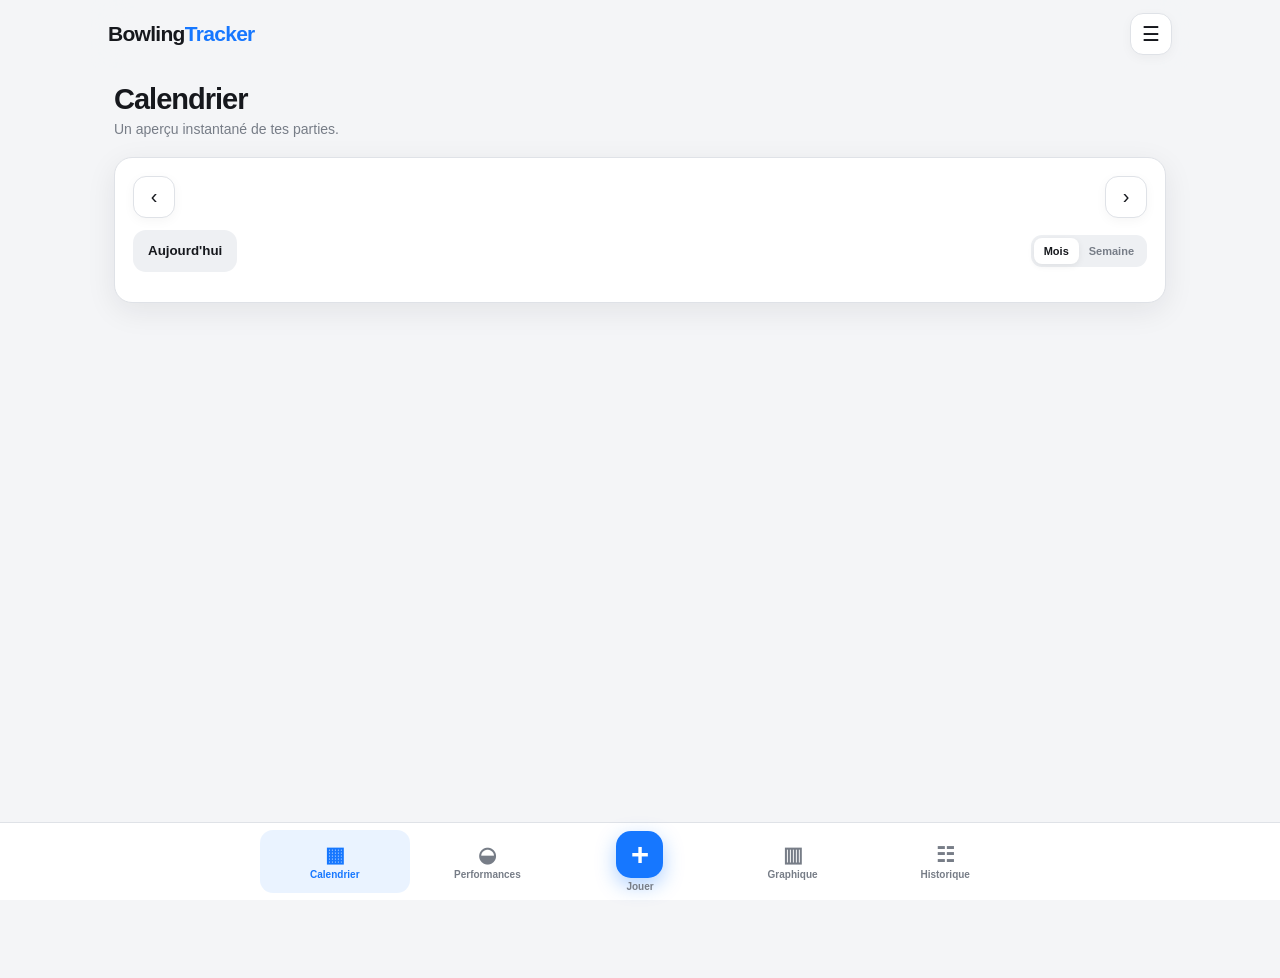
==== commit 8c0e8465: "Add files via upload" ====
--- a/index.html
+++ b/index.html
@@ -1996,21 +1996,16 @@
         position: absolute;
         left: 50%;
         top: 46%;
+        width: calc(var(--s) * 0.45);
+        height: var(--s);
         opacity: 0;
+        filter: drop-shadow(0 3px 5px rgba(0, 0, 0, 0.3));
         animation: fxPin var(--t) cubic-bezier(0.1, 0.7, 0.3, 1) 0.62s forwards;
-        width: calc(var(--s) * 0.55);
-        height: var(--s);
-        /* Silhouette de quille : tête ronde, cou fin, corps renflé */
-        border-radius: 50% 50% 45% 45% / 32% 32% 68% 68%;
-        background:
-    /* bandes rouges sur le cou */
-          linear-gradient(#e5484d, #e5484d) 0 22% / 100% 9% no-repeat,
-          linear-gradient(#e5484d, #e5484d) 0 34% / 100% 9% no-repeat,
-          /* reflet */
-          linear-gradient(90deg, #fff 0%, #f4f4f4 55%, #cfcfcf 100%);
-        box-shadow:
-          0 0 0 1.5px rgba(0, 0, 0, 0.25),
-          0 4px 10px rgba(0, 0, 0, 0.25);
+      }
+      .fx-pin svg {
+        display: block;
+        width: 100%;
+        height: 100%;
       }
 
       @keyframes fxPin {
@@ -2184,6 +2179,37 @@
   </head>
 
   <body>
+    <svg width="0" height="0" style="position: absolute" aria-hidden="true">
+      <defs>
+        <linearGradient id="pinShade" x1="0" x2="1" y1="0" y2="0">
+          <stop offset="0" stop-color="#ffffff" />
+          <stop offset="0.55" stop-color="#f3f3f3" />
+          <stop offset="1" stop-color="#bdbdbd" />
+        </linearGradient>
+        <clipPath id="pinClip">
+          <path
+            id="pinShape"
+            d="M20 2 C26 2 28.5 7 28.5 12 C28.5 17 25 20 24 24
+        C23 28 27 34 31 46 C35 58 36 70 33 82 C32 88 31 93 30 97
+        L10 97 C9 93 8 88 7 82 C4 70 5 58 9 46 C13 34 17 28 16 24
+        C15 20 11.5 17 11.5 12 C11.5 7 14 2 20 2 Z"
+          />
+        </clipPath>
+        <symbol id="pinSym" viewBox="0 0 40 100">
+          <use
+            href="#pinShape"
+            fill="url(#pinShade)"
+            stroke="rgba(0,0,0,.35)"
+            stroke-width="1.2"
+          />
+          <g clip-path="url(#pinClip)">
+            <rect x="0" y="25" width="40" height="3.5" fill="#e5484d" />
+            <rect x="0" y="31" width="40" height="3.5" fill="#e5484d" />
+          </g>
+        </symbol>
+      </defs>
+    </svg>
+
     <div class="app">
       <header>
         <div class="logo">Bowling<span>Tracker</span></div>
@@ -2761,2909 +2787,2908 @@
     <div id="toast" class="toast"></div>
 
     <script>
-      /* =========================================================
-   BOWLING TRACKER
-   ========================================================= */
-
-      const STORAGE_KEY = "bowling_tracker_v1";
-      const THEME_KEY = "bowling_tracker_theme";
-      const FRIENDS_KEY = "bowling_tracker_friends_v2";
-
-      let games = [];
-
-      let settings = {
-        scoreThreshold: 100,
-        playerName: "Moi",
-      };
-
-      let friendGames = [];
-
-      let currentView = "calendar";
-      let calendarMode = "month";
-      let calendarDate = new Date();
-
-      let perfRange = { from: "", to: "" };
-
-      let chartRange = "week";
-      let chartMetric = "score";
-
-      let currentGame = null;
-      let selectedFrame = 0;
-      let editingGameId = null;
-
-      let tempPins = [];
-      let pinMode = "down";
-      let tempLeft = [];
-      let tempLeftKey = "";
-      let timerRunning = false;
-      let timerStart = 0;
-      let timerInterval = null;
-      let rollTimeValue = "";
-
-      /* ---------- OUTILS ---------- */
-
-      function uid() {
-        return (
-          Date.now().toString(36) + "-" + Math.random().toString(36).slice(2, 9)
-        );
-      }
-
-      function todayISO(date = new Date()) {
-        const d = new Date(date);
-        const y = d.getFullYear();
-        const m = String(d.getMonth() + 1).padStart(2, "0");
-        const day = String(d.getDate()).padStart(2, "0");
-        return `${y}-${m}-${day}`;
-      }
-
-      function dateFromISO(s) {
-        return new Date(s + "T12:00:00");
-      }
-
-      function formatDate(iso) {
-        return dateFromISO(iso).toLocaleDateString("fr-FR", {
-          weekday: "long",
-          day: "numeric",
-          month: "long",
-          year: "numeric",
-        });
-      }
-
-      function saveData() {
-        localStorage.setItem(
-          STORAGE_KEY,
-          JSON.stringify({
-            version: 2,
-            playerName: settings.playerName,
-            games,
-            settings,
-            savedAt: new Date().toISOString(),
-          }),
-        );
-      }
-
-      function loadData() {
-        try {
-          const raw = localStorage.getItem(STORAGE_KEY);
-
-          if (raw) {
-            const parsed = JSON.parse(raw);
-
-            games = Array.isArray(parsed.games) ? parsed.games : [];
-
-            const t = Number(parsed.settings?.scoreThreshold);
-
-            if (Number.isFinite(t) && t >= 0) {
-              settings.scoreThreshold = t;
-            }
-
-            const name = parsed.playerName || parsed.settings?.playerName;
-
-            if (typeof name === "string" && name.trim()) {
-              settings.playerName = name.trim();
-            }
-          }
-        } catch (e) {
-          games = [];
-        }
-      }
-
-      function showToast(message) {
-        const el = document.getElementById("toast");
-
-        el.textContent = message;
-        el.classList.add("show");
-
-        clearTimeout(showToast.t);
-
-        showToast.t = setTimeout(() => {
-          el.classList.remove("show");
-        }, 2200);
-      }
-
-      function escapeHTML(str) {
-        return String(str).replace(
-          /[&<>"']/g,
-          (m) =>
-            ({
-              "&": "&amp;",
-              "<": "&lt;",
-              ">": "&gt;",
-              '"': "&quot;",
-              "'": "&#039;",
-            })[m],
-        );
-      }
-
-      /* ---------- THÈMES ---------- */
-
-      const themes = {
-        light: {
-          "--bg": "#f4f5f7",
-          "--surface": "#ffffff",
-          "--surface2": "#eef0f3",
-          "--text": "#16181d",
-          "--muted": "#777d87",
-          "--border": "#dfe2e7",
-          "--accent": "#1677ff",
-          "--success": "#20a464",
-          "--danger": "#e5484d",
-          "--gold": "#e0a21a",
-          "--strike": "#e69a00",
-          "--orange": "#e8820c",
-          "--spare": "#7c3aed",
-          "--card-hi": "#ffffff",
-        },
-
-        dark: {
-          "--bg": "#0d1015",
-          "--surface": "#151920",
-          "--surface2": "#20252d",
-          "--text": "#f3f5f8",
-          "--muted": "#9aa2ad",
-          "--border": "#2d333d",
-          "--accent": "#4d91ff",
-          "--success": "#35c982",
-          "--danger": "#ff6268",
-          "--gold": "#e0a21a",
-          "--strike": "#e69a00",
-          "--orange": "#ff9a3c",
-          "--spare": "#a98bff",
-          "--card-hi": "#262d38",
-        },
-
-        chic: {
-          "--bg": "#070B18",
-          "--surface": "#10182B",
-          "--surface2": "#192540",
-          "--text": "#F2F7FF",
-          "--muted": "#A5B4D0",
-          "--border": "#2D4165",
-
-          "--accent": "#7C83FF",
-          "--success": "#46F6C5",
-          "--danger": "#FF5D7A",
-
-          "--gold": "#FFD166",
-          "--orange": "#FF9F5A",
-          "--strike": "#46F6C5",
-          "--spare": "#7DD3FC",
-
-          "--card-hi": "#223253",
-        },
-      };
-
-      function applyTheme(name) {
-        const root = document.documentElement;
-
-        if (themes[name]) {
-          Object.entries(themes[name]).forEach(([k, v]) => {
-            root.style.setProperty(k, v);
-          });
-        }
-
-        localStorage.setItem(THEME_KEY, name);
-
-        document.querySelectorAll(".theme-option").forEach((x) => {
-          x.classList.toggle("selected", x.dataset.theme === name);
-        });
-      }
-
-      function setTheme(name) {
-        applyTheme(name);
-        showToast("Thème appliqué");
-      }
-
-      function loadTheme() {
-        const saved = localStorage.getItem(THEME_KEY);
-        applyTheme(themes[saved] ? saved : "light");
-      }
-
-      /* ---------- NAVIGATION ---------- */
-
-      function navigate(view) {
-        currentView = view;
-
-        document.querySelectorAll(".view").forEach((v) => {
-          v.classList.remove("active");
-        });
-
-        document.getElementById("view-" + view).classList.add("active");
-
-        document.querySelectorAll(".nav-item").forEach((n) => {
-          n.classList.toggle("active", n.dataset.view === view);
-        });
-
-        if (view === "calendar") renderCalendar();
-        if (view === "performance") renderPerformance();
-        if (view === "play") renderPlay();
-        if (view === "chart") renderChart();
-        if (view === "history") renderHistory();
-
-        window.scrollTo({ top: 0, behavior: "smooth" });
-      }
-
-      function openModal(id) {
-        document.getElementById(id).classList.add("show");
-      }
-
-      function closeModal(id) {
-        document.getElementById(id).classList.remove("show");
-      }
-
-      function openSettings() {
-        syncSettingsUI();
-        openModal("settingsModal");
-      }
-
-      function openAbout() {
-        closeModal("settingsModal");
-        openModal("aboutModal");
-      }
-
-      /* ---------- SCORE BOWLING ---------- */
-
-      function emptyFrame() {
-        return {
-          rolls: [],
-          times: [],
-          pins: [],
-        };
-      }
-
-      const ALL_PINS = [1, 2, 3, 4, 5, 6, 7, 8, 9, 10];
-
-      function rackState(f) {
-        let down = [],
-          unknown = 0;
-
-        f.rolls.forEach((r, j) => {
-          const ps = f.pins && f.pins[j];
-
-          if (ps) {
-            down = down.concat(ps);
-          } else {
-            unknown += r;
-          }
-
-          if (down.length + unknown >= 10) {
-            down = [];
-            unknown = 0;
-          }
-        });
-
-        return { down, unknown };
-      }
-
-      function setRollPins(f, index, pins) {
-        f.pins = f.pins || [];
-
-        while (f.pins.length < index) {
-          f.pins.push(null);
-        }
-
-        f.pins[index] = pins;
-      }
-
-      function newCurrentGame() {
-        const now = new Date();
-
-        return {
-          id: uid(),
-          date: todayISO(now),
-          time:
-            String(now.getHours()).padStart(2, "0") +
-            ":" +
-            String(now.getMinutes()).padStart(2, "0"),
-          oil: null,
-          comment: "",
-          frames: Array.from({ length: 10 }, () => emptyFrame()),
-        };
-      }
-
-      function isStrike(frame) {
-        return frame && frame.rolls[0] === 10;
-      }
-
-      function calculateScores(game) {
-        const f = game.frames;
-        const scores = [];
-        let total = 0;
-
-        const all = [];
-
-        f.forEach((fr) => {
-          fr.rolls.forEach((r) => all.push(r));
-        });
-
-        let pos = 0;
-
-        for (let i = 0; i < 10; i++) {
-          const rolls = f[i].rolls;
-
-          if (i === 9) {
-            if (!rolls.length) {
-              scores[i] = null;
-              break;
-            }
-
-            total += rolls.reduce((a, b) => a + b, 0);
-            scores[i] = total;
-            break;
-          }
-
-          if (rolls[0] === 10) {
-            const bonus1 = all[pos + 1] ?? 0;
-            const bonus2 = all[pos + 2] ?? 0;
-
-            total += 10 + bonus1 + bonus2;
-            scores[i] = total;
-            pos += 1;
-          } else if (rolls.length >= 2 && rolls[0] + rolls[1] === 10) {
-            const bonus = all[pos + 2] ?? 0;
-
-            total += 10 + bonus;
-            scores[i] = total;
-            pos += 2;
-          } else if (rolls.length >= 2) {
-            total += rolls[0] + rolls[1];
-            scores[i] = total;
-            pos += 2;
-          } else {
-            scores[i] = null;
-            pos += rolls.length;
-          }
-        }
-
-        return scores;
-      }
-
-      function calculateFinalScore(game) {
-        const scores = calculateScores(game);
-        return scores[9] ?? 0;
-      }
-
-      function countStrikes(game) {
-        return game.frames.reduce((total, frame, index) => {
-          // Tours 1 à 9 : un strike correspond au premier lancer.
-          if (index < 9) {
-            return total + (frame.rolls[0] === 10 ? 1 : 0);
-          }
-
-          // 10e tour : compter chaque lancer de 10 quilles,
-          // y compris les deuxième et troisième lancers bonus.
-          return total + frame.rolls.filter((roll) => roll === 10).length;
-        }, 0);
-      }
-
-      function countSpares(game) {
-        return game.frames.reduce((n, f) => {
-          return (
-            n +
-            (f.rolls.length >= 2 &&
-            f.rolls[0] !== 10 &&
-            f.rolls[0] + f.rolls[1] === 10
-              ? 1
-              : 0)
-          );
-        }, 0);
-      }
-
-      function strikeRate(list) {
-        if (!list.length) return 0;
-
-        const totalFrames = list.reduce(
-          (n, g) => n + g.frames.filter((f) => f.rolls.length).length,
-          0,
-        );
-
-        return totalFrames
-          ? Math.round(
-              (list.reduce((n, g) => n + countStrikes(g), 0) / totalFrames) *
-                100,
-            )
-          : 0;
-      }
-
-      function spareRate(list) {
-        if (!list.length) return 0;
-
-        const eligible = list.reduce(
-          (n, g) => n + g.frames.filter((f) => f.rolls.length >= 2).length,
-          0,
-        );
-
-        return eligible
-          ? Math.round(
-              (list.reduce((n, g) => n + countSpares(g), 0) / eligible) * 100,
-            )
-          : 0;
-      }
-
-      function fastestSpeed(list) {
-        let best = null;
-
-        list.forEach((g) => {
-          g.frames.forEach((f) => {
-            (f.times || []).forEach((t) => {
-              if (Number(t) > 0 && (best === null || Number(t) < best)) {
-                best = Number(t);
+          /* =========================================================
+       BOWLING TRACKER
+       ========================================================= */
+
+          const STORAGE_KEY = "bowling_tracker_v1";
+          const THEME_KEY = "bowling_tracker_theme";
+          const FRIENDS_KEY = "bowling_tracker_friends_v2";
+
+          let games = [];
+
+          let settings = {
+            scoreThreshold: 100,
+            playerName: "Moi",
+          };
+
+          let friendGames = [];
+
+          let currentView = "calendar";
+          let calendarMode = "month";
+          let calendarDate = new Date();
+
+          let perfRange = { from: "", to: "" };
+
+          let chartRange = "week";
+          let chartMetric = "score";
+
+          let currentGame = null;
+          let selectedFrame = 0;
+          let editingGameId = null;
+
+          let tempPins = [];
+          let pinMode = "down";
+          let tempLeft = [];
+          let tempLeftKey = "";
+          let timerRunning = false;
+          let timerStart = 0;
+          let timerInterval = null;
+          let rollTimeValue = "";
+
+          /* ---------- OUTILS ---------- */
+
+          function uid() {
+            return (
+              Date.now().toString(36) + "-" + Math.random().toString(36).slice(2, 9)
+            );
+          }
+
+          function todayISO(date = new Date()) {
+            const d = new Date(date);
+            const y = d.getFullYear();
+            const m = String(d.getMonth() + 1).padStart(2, "0");
+            const day = String(d.getDate()).padStart(2, "0");
+            return `${y}-${m}-${day}`;
+          }
+
+          function dateFromISO(s) {
+            return new Date(s + "T12:00:00");
+          }
+
+          function formatDate(iso) {
+            return dateFromISO(iso).toLocaleDateString("fr-FR", {
+              weekday: "long",
+              day: "numeric",
+              month: "long",
+              year: "numeric",
+            });
+          }
+
+          function saveData() {
+            localStorage.setItem(
+              STORAGE_KEY,
+              JSON.stringify({
+                version: 2,
+                playerName: settings.playerName,
+                games,
+                settings,
+                savedAt: new Date().toISOString(),
+              }),
+            );
+          }
+
+          function loadData() {
+            try {
+              const raw = localStorage.getItem(STORAGE_KEY);
+
+              if (raw) {
+                const parsed = JSON.parse(raw);
+
+                games = Array.isArray(parsed.games) ? parsed.games : [];
+
+                const t = Number(parsed.settings?.scoreThreshold);
+
+                if (Number.isFinite(t) && t >= 0) {
+                  settings.scoreThreshold = t;
+                }
+
+                const name = parsed.playerName || parsed.settings?.playerName;
+
+                if (typeof name === "string" && name.trim()) {
+                  settings.playerName = name.trim();
+                }
+              }
+            } catch (e) {
+              games = [];
+            }
+          }
+
+          function showToast(message) {
+            const el = document.getElementById("toast");
+
+            el.textContent = message;
+            el.classList.add("show");
+
+            clearTimeout(showToast.t);
+
+            showToast.t = setTimeout(() => {
+              el.classList.remove("show");
+            }, 2200);
+          }
+
+          function escapeHTML(str) {
+            return String(str).replace(
+              /[&<>"']/g,
+              (m) =>
+                ({
+                  "&": "&amp;",
+                  "<": "&lt;",
+                  ">": "&gt;",
+                  '"': "&quot;",
+                  "'": "&#039;",
+                })[m],
+            );
+          }
+
+          /* ---------- THÈMES ---------- */
+
+          const themes = {
+            light: {
+              "--bg": "#f4f5f7",
+              "--surface": "#ffffff",
+              "--surface2": "#eef0f3",
+              "--text": "#16181d",
+              "--muted": "#777d87",
+              "--border": "#dfe2e7",
+              "--accent": "#1677ff",
+              "--success": "#20a464",
+              "--danger": "#e5484d",
+              "--gold": "#e0a21a",
+              "--strike": "#e69a00",
+              "--orange": "#e8820c",
+              "--spare": "#7c3aed",
+              "--card-hi": "#ffffff",
+            },
+
+            dark: {
+              "--bg": "#0d1015",
+              "--surface": "#151920",
+              "--surface2": "#20252d",
+              "--text": "#f3f5f8",
+              "--muted": "#9aa2ad",
+              "--border": "#2d333d",
+              "--accent": "#4d91ff",
+              "--success": "#35c982",
+              "--danger": "#ff6268",
+              "--gold": "#e0a21a",
+              "--strike": "#e69a00",
+              "--orange": "#ff9a3c",
+              "--spare": "#a98bff",
+              "--card-hi": "#262d38",
+            },
+
+            chic: {
+              "--bg": "#070B18",
+              "--surface": "#10182B",
+              "--surface2": "#192540",
+              "--text": "#F2F7FF",
+              "--muted": "#A5B4D0",
+              "--border": "#2D4165",
+
+              "--accent": "#7C83FF",
+              "--success": "#46F6C5",
+              "--danger": "#FF5D7A",
+
+              "--gold": "#FFD166",
+              "--orange": "#FF9F5A",
+              "--strike": "#46F6C5",
+              "--spare": "#7DD3FC",
+
+              "--card-hi": "#223253",
+            },
+          };
+
+          function applyTheme(name) {
+            const root = document.documentElement;
+
+            if (themes[name]) {
+              Object.entries(themes[name]).forEach(([k, v]) => {
+                root.style.setProperty(k, v);
+              });
+            }
+
+            localStorage.setItem(THEME_KEY, name);
+
+            document.querySelectorAll(".theme-option").forEach((x) => {
+              x.classList.toggle("selected", x.dataset.theme === name);
+            });
+          }
+
+          function setTheme(name) {
+            applyTheme(name);
+            showToast("Thème appliqué");
+          }
+
+          function loadTheme() {
+            const saved = localStorage.getItem(THEME_KEY);
+            applyTheme(themes[saved] ? saved : "light");
+          }
+
+          /* ---------- NAVIGATION ---------- */
+
+          function navigate(view) {
+            currentView = view;
+
+            document.querySelectorAll(".view").forEach((v) => {
+              v.classList.remove("active");
+            });
+
+            document.getElementById("view-" + view).classList.add("active");
+
+            document.querySelectorAll(".nav-item").forEach((n) => {
+              n.classList.toggle("active", n.dataset.view === view);
+            });
+
+            if (view === "calendar") renderCalendar();
+            if (view === "performance") renderPerformance();
+            if (view === "play") renderPlay();
+            if (view === "chart") renderChart();
+            if (view === "history") renderHistory();
+
+            window.scrollTo({ top: 0, behavior: "smooth" });
+          }
+
+          function openModal(id) {
+            document.getElementById(id).classList.add("show");
+          }
+
+          function closeModal(id) {
+            document.getElementById(id).classList.remove("show");
+          }
+
+          function openSettings() {
+            syncSettingsUI();
+            openModal("settingsModal");
+          }
+
+          function openAbout() {
+            closeModal("settingsModal");
+            openModal("aboutModal");
+          }
+
+          /* ---------- SCORE BOWLING ---------- */
+
+          function emptyFrame() {
+            return {
+              rolls: [],
+              times: [],
+              pins: [],
+            };
+          }
+
+          const ALL_PINS = [1, 2, 3, 4, 5, 6, 7, 8, 9, 10];
+
+          function rackState(f) {
+            let down = [],
+              unknown = 0;
+
+            f.rolls.forEach((r, j) => {
+              const ps = f.pins && f.pins[j];
+
+              if (ps) {
+                down = down.concat(ps);
+              } else {
+                unknown += r;
+              }
+
+              if (down.length + unknown >= 10) {
+                down = [];
+                unknown = 0;
               }
             });
-          });
-        });
-
-        if (best === null) return "—";
-
-        return best.toFixed(2) + " s";
-      }
-
-      function scoreAverage(list) {
-        if (!list.length) return 0;
-
-        return Math.round(
-          list.reduce((n, g) => n + calculateFinalScore(g), 0) / list.length,
-        );
-      }
-
-      function bestScore(list) {
-        return list.length ? Math.max(...list.map(calculateFinalScore)) : 0;
-      }
-
-      function sortGames(list) {
-        return [...list].sort((a, b) => {
-          return (
-            (b.date || "").localeCompare(a.date || "") ||
-            (b.time || "").localeCompare(a.time || "") ||
-            (b.id || "").localeCompare(a.id || "")
-          );
-        });
-      }
-
-      /* ---------- CALENDRIER ---------- */
-
-      function setCalendarMode(mode) {
-        calendarMode = mode;
-
-        monthBtn.classList.toggle("active", mode === "month");
-        weekBtn.classList.toggle("active", mode === "week");
-
-        renderCalendar();
-      }
-
-      function changeCalendar(dir) {
-        if (calendarMode === "month") {
-          calendarDate.setMonth(calendarDate.getMonth() + dir);
-        } else {
-          calendarDate.setDate(calendarDate.getDate() + dir * 7);
-        }
-
-        renderCalendar();
-      }
-
-      function calendarToday() {
-        calendarDate = new Date();
-        renderCalendar();
-      }
-
-      function renderCalendar() {
-        const title = document.getElementById("calendarTitle");
-
-        if (calendarMode === "month") {
-          title.textContent = calendarDate.toLocaleDateString("fr-FR", {
-            month: "long",
-            year: "numeric",
-          });
-
-          renderMonth();
-        } else {
-          const start = startOfWeek(calendarDate);
-          const end = new Date(start);
-
-          end.setDate(end.getDate() + 6);
-
-          title.textContent =
-            start.toLocaleDateString("fr-FR", {
-              day: "numeric",
-              month: "short",
-            }) +
-            " – " +
-            end.toLocaleDateString("fr-FR", {
-              day: "numeric",
-              month: "short",
-              year: "numeric",
+
+            return { down, unknown };
+          }
+
+          function setRollPins(f, index, pins) {
+            f.pins = f.pins || [];
+
+            while (f.pins.length < index) {
+              f.pins.push(null);
+            }
+
+            f.pins[index] = pins;
+          }
+
+          function newCurrentGame() {
+            const now = new Date();
+
+            return {
+              id: uid(),
+              date: todayISO(now),
+              time:
+                String(now.getHours()).padStart(2, "0") +
+                ":" +
+                String(now.getMinutes()).padStart(2, "0"),
+              oil: null,
+              comment: "",
+              frames: Array.from({ length: 10 }, () => emptyFrame()),
+            };
+          }
+
+          function isStrike(frame) {
+            return frame && frame.rolls[0] === 10;
+          }
+
+          function calculateScores(game) {
+            const f = game.frames;
+            const scores = [];
+            let total = 0;
+
+            const all = [];
+
+            f.forEach((fr) => {
+              fr.rolls.forEach((r) => all.push(r));
             });
 
-          renderWeek(start);
-        }
-
-        const monthGames = games.filter((g) => {
-          const d = dateFromISO(g.date);
-
-          return (
-            d.getMonth() === calendarDate.getMonth() &&
-            d.getFullYear() === calendarDate.getFullYear()
-          );
-        });
-
-        calGames.textContent = monthGames.length;
-        calAverage.textContent = scoreAverage(monthGames) || 0;
-        calBest.textContent = bestScore(monthGames) || 0;
-      }
-
-      function startOfWeek(d) {
-        const x = new Date(d);
-        const day = x.getDay();
-
-        x.setDate(x.getDate() + (day === 0 ? -6 : 1 - day));
-
-        x.setHours(12, 0, 0, 0);
-
-        return x;
-      }
-
-      function gamesOn(date) {
-        const iso = todayISO(date);
-        return games.filter((g) => g.date === iso);
-      }
-
-      function renderMonth() {
-        const y = calendarDate.getFullYear();
-        const m = calendarDate.getMonth();
-
-        const first = new Date(y, m, 1);
-        const start = startOfWeek(first);
-
-        let html = '<div class="calendar-weekdays">';
-
-        ["L", "M", "M", "J", "V", "S", "D"].forEach((x) => {
-          html += `<div>${x}</div>`;
-        });
-
-        html += '</div><div class="calendar-grid">';
-
-        for (let i = 0; i < 42; i++) {
-          const d = new Date(start);
-          d.setDate(start.getDate() + i);
-
-          const iso = todayISO(d);
-          const count = gamesOn(d).length;
-
-          const other = d.getMonth() !== m;
-          const today = iso === todayISO();
-
-          html += `
-      <div
-        class="day ${other ? "other" : ""} ${today ? "today" : ""}"
-        data-count="${Math.min(count, 5)}"
-        onclick="openDay('${iso}')"
-      >
-        <span class="day-num">${d.getDate()}</span>
-        <span class="game-count">${count}</span>
-      </div>
-    `;
-        }
-
-        html += "</div>";
-
-        document.getElementById("calendarContent").innerHTML = html;
-      }
-
-      function renderWeek(start) {
-        let html = '<div class="week-list">';
-
-        for (let i = 0; i < 7; i++) {
-          const d = new Date(start);
-          d.setDate(start.getDate() + i);
-
-          const list = gamesOn(d);
-
-          html += `
-      <div class="week-day" onclick="openDay('${todayISO(d)}')">
-        <div class="wd">
-          ${d.toLocaleDateString("fr-FR", { weekday: "short" }).toUpperCase()}
-        </div>
-
-        <div class="wn">${d.getDate()}</div>
-
-        <div class="week-count">${list.length}</div>
-
-        <div class="stat-small">
-          ${list.length === 1 ? "partie" : "parties"}
-        </div>
-      </div>
-    `;
-        }
-
-        html += "</div>";
-
-        document.getElementById("calendarContent").innerHTML = html;
-      }
-
-      function openDay(iso) {
-        const list = games.filter((g) => g.date === iso);
-
-        if (!list.length) {
-          showToast("Aucune partie ce jour");
-          return;
-        }
-
-        navigate("history");
-
-        setTimeout(() => {
-          const first = document.querySelector(`[data-history-date="${iso}"]`);
-
-          if (first) {
-            first.scrollIntoView({
-              behavior: "smooth",
-              block: "start",
+            let pos = 0;
+
+            for (let i = 0; i < 10; i++) {
+              const rolls = f[i].rolls;
+
+              if (i === 9) {
+                if (!rolls.length) {
+                  scores[i] = null;
+                  break;
+                }
+
+                total += rolls.reduce((a, b) => a + b, 0);
+                scores[i] = total;
+                break;
+              }
+
+              if (rolls[0] === 10) {
+                const bonus1 = all[pos + 1] ?? 0;
+                const bonus2 = all[pos + 2] ?? 0;
+
+                total += 10 + bonus1 + bonus2;
+                scores[i] = total;
+                pos += 1;
+              } else if (rolls.length >= 2 && rolls[0] + rolls[1] === 10) {
+                const bonus = all[pos + 2] ?? 0;
+
+                total += 10 + bonus;
+                scores[i] = total;
+                pos += 2;
+              } else if (rolls.length >= 2) {
+                total += rolls[0] + rolls[1];
+                scores[i] = total;
+                pos += 2;
+              } else {
+                scores[i] = null;
+                pos += rolls.length;
+              }
+            }
+
+            return scores;
+          }
+
+          function calculateFinalScore(game) {
+            const scores = calculateScores(game);
+            return scores[9] ?? 0;
+          }
+
+          function countStrikes(game) {
+            return game.frames.reduce((total, frame, index) => {
+              // Tours 1 à 9 : un strike correspond au premier lancer.
+              if (index < 9) {
+                return total + (frame.rolls[0] === 10 ? 1 : 0);
+              }
+
+              // 10e tour : compter chaque lancer de 10 quilles,
+              // y compris les deuxième et troisième lancers bonus.
+              return total + frame.rolls.filter((roll) => roll === 10).length;
+            }, 0);
+          }
+
+          function countSpares(game) {
+            return game.frames.reduce((n, f) => {
+              return (
+                n +
+                (f.rolls.length >= 2 &&
+                f.rolls[0] !== 10 &&
+                f.rolls[0] + f.rolls[1] === 10
+                  ? 1
+                  : 0)
+              );
+            }, 0);
+          }
+
+          function strikeRate(list) {
+            if (!list.length) return 0;
+
+            const totalFrames = list.reduce(
+              (n, g) => n + g.frames.filter((f) => f.rolls.length).length,
+              0,
+            );
+
+            return totalFrames
+              ? Math.round(
+                  (list.reduce((n, g) => n + countStrikes(g), 0) / totalFrames) *
+                    100,
+                )
+              : 0;
+          }
+
+          function spareRate(list) {
+            if (!list.length) return 0;
+
+            const eligible = list.reduce(
+              (n, g) => n + g.frames.filter((f) => f.rolls.length >= 2).length,
+              0,
+            );
+
+            return eligible
+              ? Math.round(
+                  (list.reduce((n, g) => n + countSpares(g), 0) / eligible) * 100,
+                )
+              : 0;
+          }
+
+          function fastestSpeed(list) {
+            let best = null;
+
+            list.forEach((g) => {
+              g.frames.forEach((f) => {
+                (f.times || []).forEach((t) => {
+                  if (Number(t) > 0 && (best === null || Number(t) < best)) {
+                    best = Number(t);
+                  }
+                });
+              });
             });
-          }
-        }, 50);
-      }
-
-      /* ---------- PERFORMANCES ---------- */
-
-      function setPeriodShortcut(days, button) {
-        const end = new Date();
-        const start = new Date();
-
-        /*
-    "3 derniers jours" signifie aujourd'hui + les 2 jours précédents.
-  */
-        start.setDate(start.getDate() - (days - 1));
-
-        const from = todayISO(start);
-        const to = todayISO(end);
-
-        document.getElementById("perfFrom").value = from;
-        document.getElementById("perfTo").value = to;
-
-        perfRange = { from, to };
-
-        document
-          .querySelectorAll(".period-shortcuts button")
-          .forEach((b) => b.classList.remove("active"));
-
-        if (button) {
-          button.classList.add("active");
-        }
-
-        renderPeriodStats();
-      }
-
-      function applyPerfRange() {
-        let from = document.getElementById("perfFrom").value;
-        let to = document.getElementById("perfTo").value;
-
-        if (from && to && from > to) {
-          [from, to] = [to, from];
-
-          document.getElementById("perfFrom").value = from;
-          document.getElementById("perfTo").value = to;
-        }
-
-        perfRange = { from, to };
-
-        document
-          .querySelectorAll(".period-shortcuts button")
-          .forEach((b) => b.classList.remove("active"));
-
-        renderPeriodStats();
-
-        showToast(
-          getPeriodGames().length
-            ? "Période appliquée"
-            : "Aucune partie sur cette période",
-        );
-      }
-
-      function getPeriodGames() {
-        const { from, to } = perfRange;
-
-        return games.filter(
-          (g) => (!from || g.date >= from) && (!to || g.date <= to),
-        );
-      }
-
-      function setText(id, value) {
-        const el = document.getElementById(id);
-
-        if (el) {
-          el.textContent = value;
-        }
-      }
-
-      function renderPerformance() {
-        const all = games;
-
-        setText("perfTotal", all.length);
-        setText("perfAverage", scoreAverage(all) || 0);
-        setText("perfBest", bestScore(all) || 0);
-        setText("perfStrike", strikeRate(all) + "%");
-        setText("perfSpare", spareRate(all) + "%");
-
-        renderPeriodStats();
-        renderComparison();
-      }
-
-      function renderPeriodStats() {
-        const p = getPeriodGames();
-
-        setText("periodGames", p.length);
-        setText("periodAvg", scoreAverage(p) || 0);
-        setText("periodStrike", strikeRate(p) + "%");
-        setText("periodSpare", spareRate(p) + "%");
-        setText("periodSpeed", fastestSpeed(p));
-        setText("periodBest", bestScore(p) || 0);
-      }
-
-      function normalizeFriendObject(parsed) {
-        /*
-    Nouveau format :
-    {
-      app:"Bowling Tracker",
-      playerName:"Paul",
-      games:[...]
-    }
-
-    Ancien format :
-    {
-      games:[...]
-    }
-
-    Et ancien import ami :
-    [...]
-  */
-
-        if (Array.isArray(parsed)) {
-          return {
-            name: "Ami",
-            games: parsed,
-          };
-        }
-
-        if (parsed && Array.isArray(parsed.games)) {
-          return {
-            name:
-              typeof parsed.playerName === "string" && parsed.playerName.trim()
-                ? parsed.playerName.trim()
-                : typeof parsed.settings?.playerName === "string" &&
-                    parsed.settings.playerName.trim()
-                  ? parsed.settings.playerName.trim()
-                  : "Ami",
-
-            games: parsed.games,
-          };
-        }
-
-        throw new Error("Format invalide");
-      }
-
-      function importFriend(event, target = "performance") {
-        const file = event.target.files?.[0];
-
-        if (!file) return;
-
-        const reader = new FileReader();
-
-        reader.onload = () => {
-          try {
-            const parsed = JSON.parse(reader.result);
-            const friend = normalizeFriendObject(parsed);
-
-            const valid = friend.games.filter(
-              (g) => g && Array.isArray(g.frames),
+
+            if (best === null) return "—";
+
+            return best.toFixed(2) + " s";
+          }
+
+          function scoreAverage(list) {
+            if (!list.length) return 0;
+
+            return Math.round(
+              list.reduce((n, g) => n + calculateFinalScore(g), 0) / list.length,
             );
-
-            if (!valid.length) {
-              throw new Error();
-            }
+          }
+
+          function bestScore(list) {
+            return list.length ? Math.max(...list.map(calculateFinalScore)) : 0;
+          }
+
+          function sortGames(list) {
+            return [...list].sort((a, b) => {
+              return (
+                (b.date || "").localeCompare(a.date || "") ||
+                (b.time || "").localeCompare(a.time || "") ||
+                (b.id || "").localeCompare(a.id || "")
+              );
+            });
+          }
+
+          /* ---------- CALENDRIER ---------- */
+
+          function setCalendarMode(mode) {
+            calendarMode = mode;
+
+            monthBtn.classList.toggle("active", mode === "month");
+            weekBtn.classList.toggle("active", mode === "week");
+
+            renderCalendar();
+          }
+
+          function changeCalendar(dir) {
+            if (calendarMode === "month") {
+              calendarDate.setMonth(calendarDate.getMonth() + dir);
+            } else {
+              calendarDate.setDate(calendarDate.getDate() + dir * 7);
+            }
+
+            renderCalendar();
+          }
+
+          function calendarToday() {
+            calendarDate = new Date();
+            renderCalendar();
+          }
+
+          function renderCalendar() {
+            const title = document.getElementById("calendarTitle");
+
+            if (calendarMode === "month") {
+              title.textContent = calendarDate.toLocaleDateString("fr-FR", {
+                month: "long",
+                year: "numeric",
+              });
+
+              renderMonth();
+            } else {
+              const start = startOfWeek(calendarDate);
+              const end = new Date(start);
+
+              end.setDate(end.getDate() + 6);
+
+              title.textContent =
+                start.toLocaleDateString("fr-FR", {
+                  day: "numeric",
+                  month: "short",
+                }) +
+                " – " +
+                end.toLocaleDateString("fr-FR", {
+                  day: "numeric",
+                  month: "short",
+                  year: "numeric",
+                });
+
+              renderWeek(start);
+            }
+
+            const monthGames = games.filter((g) => {
+              const d = dateFromISO(g.date);
+
+              return (
+                d.getMonth() === calendarDate.getMonth() &&
+                d.getFullYear() === calendarDate.getFullYear()
+              );
+            });
+
+            calGames.textContent = monthGames.length;
+            calAverage.textContent = scoreAverage(monthGames) || 0;
+            calBest.textContent = bestScore(monthGames) || 0;
+          }
+
+          function startOfWeek(d) {
+            const x = new Date(d);
+            const day = x.getDay();
+
+            x.setDate(x.getDate() + (day === 0 ? -6 : 1 - day));
+
+            x.setHours(12, 0, 0, 0);
+
+            return x;
+          }
+
+          function gamesOn(date) {
+            const iso = todayISO(date);
+            return games.filter((g) => g.date === iso);
+          }
+
+          function renderMonth() {
+            const y = calendarDate.getFullYear();
+            const m = calendarDate.getMonth();
+
+            const first = new Date(y, m, 1);
+            const start = startOfWeek(first);
+
+            let html = '<div class="calendar-weekdays">';
+
+            ["L", "M", "M", "J", "V", "S", "D"].forEach((x) => {
+              html += `<div>${x}</div>`;
+            });
+
+            html += '</div><div class="calendar-grid">';
+
+            for (let i = 0; i < 42; i++) {
+              const d = new Date(start);
+              d.setDate(start.getDate() + i);
+
+              const iso = todayISO(d);
+              const count = gamesOn(d).length;
+
+              const other = d.getMonth() !== m;
+              const today = iso === todayISO();
+
+              html += `
+          <div
+            class="day ${other ? "other" : ""} ${today ? "today" : ""}"
+            data-count="${Math.min(count, 5)}"
+            onclick="openDay('${iso}')"
+          >
+            <span class="day-num">${d.getDate()}</span>
+            <span class="game-count">${count}</span>
+          </div>
+        `;
+            }
+
+            html += "</div>";
+
+            document.getElementById("calendarContent").innerHTML = html;
+          }
+
+          function renderWeek(start) {
+            let html = '<div class="week-list">';
+
+            for (let i = 0; i < 7; i++) {
+              const d = new Date(start);
+              d.setDate(start.getDate() + i);
+
+              const list = gamesOn(d);
+
+              html += `
+          <div class="week-day" onclick="openDay('${todayISO(d)}')">
+            <div class="wd">
+              ${d.toLocaleDateString("fr-FR", { weekday: "short" }).toUpperCase()}
+            </div>
+
+            <div class="wn">${d.getDate()}</div>
+
+            <div class="week-count">${list.length}</div>
+
+            <div class="stat-small">
+              ${list.length === 1 ? "partie" : "parties"}
+            </div>
+          </div>
+        `;
+            }
+
+            html += "</div>";
+
+            document.getElementById("calendarContent").innerHTML = html;
+          }
+
+          function openDay(iso) {
+            const list = games.filter((g) => g.date === iso);
+
+            if (!list.length) {
+              showToast("Aucune partie ce jour");
+              return;
+            }
+
+            navigate("history");
+
+            setTimeout(() => {
+              const first = document.querySelector(`[data-history-date="${iso}"]`);
+
+              if (first) {
+                first.scrollIntoView({
+                  behavior: "smooth",
+                  block: "start",
+                });
+              }
+            }, 50);
+          }
+
+          /* ---------- PERFORMANCES ---------- */
+
+          function setPeriodShortcut(days, button) {
+            const end = new Date();
+            const start = new Date();
 
             /*
-        Si le même ami est importé à nouveau, on remplace ses anciennes
-        données plutôt que de créer un doublon.
+        "3 derniers jours" signifie aujourd'hui + les 2 jours précédents.
       */
-            const existingIndex = friendGames.findIndex(
-              (f) => f.name.toLowerCase() === friend.name.toLowerCase(),
+            start.setDate(start.getDate() - (days - 1));
+
+            const from = todayISO(start);
+            const to = todayISO(end);
+
+            document.getElementById("perfFrom").value = from;
+            document.getElementById("perfTo").value = to;
+
+            perfRange = { from, to };
+
+            document
+              .querySelectorAll(".period-shortcuts button")
+              .forEach((b) => b.classList.remove("active"));
+
+            if (button) {
+              button.classList.add("active");
+            }
+
+            renderPeriodStats();
+          }
+
+          function applyPerfRange() {
+            let from = document.getElementById("perfFrom").value;
+            let to = document.getElementById("perfTo").value;
+
+            if (from && to && from > to) {
+              [from, to] = [to, from];
+
+              document.getElementById("perfFrom").value = from;
+              document.getElementById("perfTo").value = to;
+            }
+
+            perfRange = { from, to };
+
+            document
+              .querySelectorAll(".period-shortcuts button")
+              .forEach((b) => b.classList.remove("active"));
+
+            renderPeriodStats();
+
+            showToast(
+              getPeriodGames().length
+                ? "Période appliquée"
+                : "Aucune partie sur cette période",
             );
-
-            const friendObject = {
-              id: uid(),
-              name: friend.name,
-              games: valid,
+          }
+
+          function getPeriodGames() {
+            const { from, to } = perfRange;
+
+            return games.filter(
+              (g) => (!from || g.date >= from) && (!to || g.date <= to),
+            );
+          }
+
+          function setText(id, value) {
+            const el = document.getElementById(id);
+
+            if (el) {
+              el.textContent = value;
+            }
+          }
+
+          function renderPerformance() {
+            const all = games;
+
+            setText("perfTotal", all.length);
+            setText("perfAverage", scoreAverage(all) || 0);
+            setText("perfBest", bestScore(all) || 0);
+            setText("perfStrike", strikeRate(all) + "%");
+            setText("perfSpare", spareRate(all) + "%");
+
+            renderPeriodStats();
+            renderComparison();
+          }
+
+          function renderPeriodStats() {
+            const p = getPeriodGames();
+
+            setText("periodGames", p.length);
+            setText("periodAvg", scoreAverage(p) || 0);
+            setText("periodStrike", strikeRate(p) + "%");
+            setText("periodSpare", spareRate(p) + "%");
+            setText("periodSpeed", fastestSpeed(p));
+            setText("periodBest", bestScore(p) || 0);
+          }
+
+          function normalizeFriendObject(parsed) {
+            /*
+        Nouveau format :
+        {
+          app:"Bowling Tracker",
+          playerName:"Paul",
+          games:[...]
+        }
+
+        Ancien format :
+        {
+          games:[...]
+        }
+
+        Et ancien import ami :
+        [...]
+      */
+
+            if (Array.isArray(parsed)) {
+              return {
+                name: "Ami",
+                games: parsed,
+              };
+            }
+
+            if (parsed && Array.isArray(parsed.games)) {
+              return {
+                name:
+                  typeof parsed.playerName === "string" && parsed.playerName.trim()
+                    ? parsed.playerName.trim()
+                    : typeof parsed.settings?.playerName === "string" &&
+                        parsed.settings.playerName.trim()
+                      ? parsed.settings.playerName.trim()
+                      : "Ami",
+
+                games: parsed.games,
+              };
+            }
+
+            throw new Error("Format invalide");
+          }
+
+          function importFriend(event, target = "performance") {
+            const file = event.target.files?.[0];
+
+            if (!file) return;
+
+            const reader = new FileReader();
+
+            reader.onload = () => {
+              try {
+                const parsed = JSON.parse(reader.result);
+                const friend = normalizeFriendObject(parsed);
+
+                const valid = friend.games.filter(
+                  (g) => g && Array.isArray(g.frames),
+                );
+
+                if (!valid.length) {
+                  throw new Error();
+                }
+
+                /*
+            Si le même ami est importé à nouveau, on remplace ses anciennes
+            données plutôt que de créer un doublon.
+          */
+                const existingIndex = friendGames.findIndex(
+                  (f) => f.name.toLowerCase() === friend.name.toLowerCase(),
+                );
+
+                const friendObject = {
+                  id: uid(),
+                  name: friend.name,
+                  games: valid,
+                };
+
+                if (existingIndex >= 0) {
+                  friendObject.id = friendGames[existingIndex].id;
+                  friendGames[existingIndex] = friendObject;
+                } else {
+                  friendGames.push(friendObject);
+                }
+
+                saveFriends();
+
+                showToast(
+                  `${friend.name} • ${valid.length} partie${valid.length > 1 ? "s" : ""} importée${valid.length > 1 ? "s" : ""}`,
+                );
+
+                renderPerformance();
+                renderChart();
+              } catch (e) {
+                showToast("Fichier JSON invalide");
+              }
+
+              event.target.value = "";
             };
 
-            if (existingIndex >= 0) {
-              friendObject.id = friendGames[existingIndex].id;
-              friendGames[existingIndex] = friendObject;
-            } else {
-              friendGames.push(friendObject);
-            }
+            reader.readAsText(file);
+          }
+
+          function saveFriends() {
+            localStorage.setItem(FRIENDS_KEY, JSON.stringify(friendGames));
+          }
+
+          function loadFriends() {
+            try {
+              const raw = localStorage.getItem(FRIENDS_KEY);
+
+              if (!raw) return;
+
+              const parsed = JSON.parse(raw);
+
+              /*
+          Migration de l'ancien format :
+          friendGames = [games]
+        */
+              if (Array.isArray(parsed)) {
+                if (parsed.length === 0) {
+                  friendGames = [];
+                } else if (parsed.every((x) => x && Array.isArray(x.frames))) {
+                  friendGames = [
+                    {
+                      id: uid(),
+                      name: "Ami",
+                      games: parsed,
+                    },
+                  ];
+                } else {
+                  friendGames = parsed
+                    .filter((x) => x && Array.isArray(x.games))
+                    .map((x) => ({
+                      id: x.id || uid(),
+                      name: x.name || "Ami",
+                      games: x.games,
+                    }));
+                }
+              }
+            } catch (e) {
+              friendGames = [];
+            }
+          }
+
+          function removeFriend(id) {
+            friendGames = friendGames.filter((f) => f.id !== id);
 
             saveFriends();
-
-            showToast(
-              `${friend.name} • ${valid.length} partie${valid.length > 1 ? "s" : ""} importée${valid.length > 1 ? "s" : ""}`,
-            );
 
             renderPerformance();
             renderChart();
-          } catch (e) {
-            showToast("Fichier JSON invalide");
-          }
-
-          event.target.value = "";
-        };
-
-        reader.readAsText(file);
-      }
-
-      function saveFriends() {
-        localStorage.setItem(FRIENDS_KEY, JSON.stringify(friendGames));
-      }
-
-      function loadFriends() {
-        try {
-          const raw = localStorage.getItem(FRIENDS_KEY);
-
-          if (!raw) return;
-
-          const parsed = JSON.parse(raw);
-
-          /*
-      Migration de l'ancien format :
-      friendGames = [games]
-    */
-          if (Array.isArray(parsed)) {
-            if (parsed.length === 0) {
-              friendGames = [];
-            } else if (parsed.every((x) => x && Array.isArray(x.frames))) {
-              friendGames = [
-                {
-                  id: uid(),
-                  name: "Ami",
-                  games: parsed,
-                },
-              ];
+
+            showToast("Ami retiré");
+          }
+
+          function clearAllFriends() {
+            if (!friendGames.length) {
+              showToast("Aucun ami à retirer");
+              return;
+            }
+
+            if (!confirm("Retirer toutes les personnes comparées ?")) {
+              return;
+            }
+
+            friendGames = [];
+            saveFriends();
+
+            renderPerformance();
+            renderChart();
+
+            showToast("Comparaisons supprimées");
+          }
+
+          function renderComparison() {
+            const area = document.getElementById("compareArea");
+
+            if (!friendGames.length) {
+              area.innerHTML = `
+          <div class="empty">
+            Aucune donnée d'ami importée.
+            <br><br>
+            <button
+              class="btn primary"
+              onclick="document.getElementById('friendFile').click()"
+            >
+              Importer un JSON
+            </button>
+          </div>
+        `;
+
+              return;
+            }
+
+            const people = [
+              {
+                id: "me",
+                name: settings.playerName || "Moi",
+                games: games,
+                removable: false,
+              },
+              ...friendGames.map((f) => ({
+                id: f.id,
+                name: f.name,
+                games: f.games,
+                removable: true,
+              })),
+            ];
+
+            area.innerHTML = `
+        <div class="compare-grid">
+          ${people
+            .map(
+              (person) => `
+            <div class="compare-col">
+
+              <div class="compare-header">
+                <div class="compare-header-name">
+                  ${escapeHTML(person.name)}
+                </div>
+
+                ${
+                  person.removable
+                    ? `
+                    <button
+                      class="compare-remove"
+                      title="Retirer ${escapeHTML(person.name)}"
+                      onclick="removeFriend('${person.id}')"
+                    >
+                      ×
+                    </button>
+                  `
+                    : ""
+                }
+              </div>
+
+              ${compareRows(person.games)}
+
+            </div>
+          `,
+            )
+            .join("")}
+        </div>
+      `;
+          }
+
+          function compareRows(list) {
+            return `
+        <div class="compare-row">
+          <span>Parties</span>
+          <strong>${list.length}</strong>
+        </div>
+
+        <div class="compare-row">
+          <span>Meilleur score</span>
+          <strong>${bestScore(list)}</strong>
+        </div>
+
+        <div class="compare-row">
+          <span>Score moyen</span>
+          <strong>${scoreAverage(list)}</strong>
+        </div>
+
+        <div class="compare-row">
+          <span>Strike</span>
+          <strong>${strikeRate(list)}%</strong>
+        </div>
+
+        <div class="compare-row">
+          <span>Spare</span>
+          <strong>${spareRate(list)}%</strong>
+        </div>
+
+        <div class="compare-row">
+          <span>Boule rapide</span>
+          <strong>${fastestSpeed(list)}</strong>
+        </div>
+      `;
+          }
+
+          /* ---------- JOUER ---------- */
+
+          function newGame() {
+            if (currentGame && currentGame.frames.some((f) => f.rolls.length)) {
+              if (
+                !confirm(
+                  "Commencer une nouvelle partie ? Les modifications non enregistrées seront perdues.",
+                )
+              ) {
+                return;
+              }
+            }
+
+            currentGame = newCurrentGame();
+
+            selectedFrame = 0;
+            editingGameId = null;
+
+            renderPlay();
+          }
+
+          function onGameDateTimeInput() {
+            if (!currentGame) return;
+
+            currentGame.date = document.getElementById("gameDate").value;
+            currentGame.time = document.getElementById("gameTime").value;
+          }
+
+          function onOilInput() {
+            const raw = document.getElementById("gameOil").value;
+            const v = parseFloat(raw);
+
+            currentGame.oil = Number.isFinite(v)
+              ? Math.min(100, Math.max(0, v))
+              : null;
+          }
+
+          function scoreClass(score) {
+            return score >= settings.scoreThreshold ? "score-good" : "score-low";
+          }
+
+          function onThresholdInput() {
+            const v = parseInt(document.getElementById("scoreThreshold").value, 10);
+
+            if (!Number.isFinite(v) || v < 0 || v > 300) {
+              return;
+            }
+
+            settings.scoreThreshold = v;
+
+            saveData();
+
+            if (currentView === "history") {
+              renderHistory();
+            }
+          }
+
+          function onPlayerNameInput() {
+            const input = document.getElementById("playerName");
+
+            settings.playerName = input.value.trim() || "Moi";
+
+            saveData();
+
+            renderPerformance();
+            renderChart();
+          }
+
+          function syncSettingsUI() {
+            const threshold = document.getElementById("scoreThreshold");
+            const name = document.getElementById("playerName");
+
+            if (threshold) {
+              threshold.value = settings.scoreThreshold;
+            }
+
+            if (name) {
+              name.value = settings.playerName || "Moi";
+            }
+          }
+
+          function nowHHMM() {
+            const d = new Date();
+
+            return (
+              String(d.getHours()).padStart(2, "0") +
+              ":" +
+              String(d.getMinutes()).padStart(2, "0")
+            );
+          }
+
+          function gameTime(g) {
+            if (g.time) return g.time;
+
+            const ts = parseInt(String(g.id || "").split("-")[0], 36);
+
+            if (
+              Number.isFinite(ts) &&
+              ts > 1577836800000 &&
+              ts <= Date.now() + 86400000
+            ) {
+              const d = new Date(ts);
+
+              return (
+                String(d.getHours()).padStart(2, "0") +
+                ":" +
+                String(d.getMinutes()).padStart(2, "0")
+              );
+            }
+
+            return "—";
+          }
+
+          function oilLabel(g) {
+            return Number.isFinite(g.oil) ? `Huile ${g.oil}%` : "Huile —";
+          }
+
+          function renderPlay() {
+            if (!currentGame) {
+              currentGame = newCurrentGame();
+            }
+
+            document.getElementById("gameDate").value =
+              currentGame.date || todayISO();
+
+            document.getElementById("gameTime").value =
+              currentGame.time || nowHHMM();
+
+            document.getElementById("gameOil").value = currentGame.oil ?? "";
+
+            document.getElementById("gameComment").value =
+              currentGame.comment || "";
+
+            renderScoreTable();
+            renderFrameEditor();
+          }
+
+          function rollCells(f, i) {
+            const n = i === 9 ? 3 : 2;
+
+            const sym = f.rolls.map((r, j) => {
+              const prev = f.rolls[j - 1];
+              if (j > 0 && prev !== 10 && prev + r === 10) {
+                return '<span class="r r-s">/</span>';
+              }
+              if (r === 10) {
+                return '<span class="r r-x">X</span>';
+              }
+              return `<span class="r">${r === 0 ? "-" : r}</span>`;
+            });
+
+            let cells = sym.slice();
+
+            // Tours 1 à 9 : le strike va dans la 2e case, comme sur une vraie feuille
+            if (i < 9 && f.rolls[0] === 10) {
+              cells = ["", sym[0]];
+            }
+
+            while (cells.length < n) cells.push("");
+
+            return cells;
+          }
+
+          function bowlFramesHTML(frames, scores, onclickFor, selected = -1) {
+            return frames
+              .map(
+                (f, i) => `
+        <div class="bf ${i === selected ? "frame-selected" : ""}"
+             onclick="${onclickFor(i)}">
+          <div class="bf-num">${i + 1}</div>
+          <div class="bf-shots">
+            ${rollCells(f, i)
+              .map((c) => `<div class="bf-shot">${c}</div>`)
+              .join("")}
+          </div>
+          <div class="bf-total">${scores[i] ?? ""}</div>
+        </div>
+      `,
+              )
+              .join("");
+          }
+
+          function renderScoreTable() {
+            const scores = calculateScores(currentGame);
+            let html = "";
+
+            for (let i = 0; i < 10; i++) {
+              const f = currentGame.frames[i];
+              const cells = rollCells(f, i);
+
+              html += `
+          <div class="bf ${i === selectedFrame ? "frame-selected" : ""}"
+               onclick="selectFrame(${i})">
+
+            <div class="bf-num">${i + 1}</div>
+
+            <div class="bf-shots">
+              ${cells.map((c) => `<div class="bf-shot">${c}</div>`).join("")}
+            </div>
+
+            <div class="bf-total">${scores[i] ?? ""}</div>
+
+          </div>
+        `;
+            }
+
+            document.getElementById("scoreTable").innerHTML = html;
+          }
+
+          function rollSymbols(f, i) {
+            const out = [];
+
+            f.rolls.forEach((r, j) => {
+              const prev = f.rolls[j - 1];
+
+              // Le spare doit être testé avant le strike :
+              // 0 + 10 doit afficher -/
+              if (j > 0 && prev !== 10 && prev + r === 10) {
+                out.push('<span class="r r-s">/</span>');
+              } else if (r === 10) {
+                out.push('<span class="r r-x">X</span>');
+              } else {
+                out.push(`<span class="r">${r === 0 ? "-" : r}</span>`);
+              }
+            });
+
+            return out.join(" ");
+          }
+
+          function renderRollText(f, i) {
+            if (!f.rolls.length) {
+              return '<div class="rolls">·</div>';
+            }
+
+            return `
+        <div class="rolls">
+          ${rollSymbols(f, i)}
+        </div>
+      `;
+          }
+
+          function selectFrame(i) {
+            selectedFrame = i;
+
+            renderScoreTable();
+            renderFrameEditor();
+          }
+
+          function renderFrameEditor() {
+            const f = currentGame.frames[selectedFrame];
+
+            const maxRolls = selectedFrame === 9 ? 3 : 2;
+            const rollCount = f.rolls.length;
+
+            const rack = rackState(f);
+
+            tempPins = tempPins.filter((n) => !rack.down.includes(n));
+
+            const key = selectedFrame + ":" + f.rolls.length;
+            if (key !== tempLeftKey) {
+              tempLeftKey = key;
+              tempLeft = [];
+            }
+            if (pinMode === "left") {
+              tempPins = ALL_PINS.filter(
+                (n) => !rack.down.includes(n) && !tempLeft.includes(n),
+              );
+            }
+
+            document.getElementById("frameEditor").innerHTML = `
+
+        <div class="between">
+
+          <div class="selected-title">
+            Tour ${selectedFrame + 1}
+          </div>
+
+          <span class="chip">
+            ${rollCount}/${maxRolls} lancer${maxRolls > 1 ? "s" : ""}
+          </span>
+
+        </div>
+
+        <div class="quick-rolls">
+
+          <button class="btn primary" onclick="setStrike()">
+            🎳 Strike
+          </button>
+
+          <button class="btn" onclick="setSpare()">
+            Spare
+          </button>
+
+          <button class="btn" onclick="clearFrame()">
+            Effacer
+          </button>
+
+        </div>
+
+        <div class="row" style="margin-top:10px;justify-content:center">
+          <button class="btn ${pinMode === "down" ? "primary" : ""}" onclick="setPinMode('down')">Tombées</button>
+          <button class="btn ${pinMode === "left" ? "primary" : ""}" onclick="setPinMode('left')">Restantes</button>
+        </div>
+
+        <div class="pin-layout ${pinMode === "left" ? "mode-left" : ""}" id="pinLayout">
+
+          ${Array.from(
+            { length: 10 },
+            (_, i) => `
+            <button
+              class="pin"
+              data-pin="${i + 1}"
+              onclick="togglePin(${i + 1})"
+            >
+              ${i + 1}
+            </button>
+          `,
+          ).join("")}
+
+          <div class="pin-label">
+            ${pinMode === "left" ? "Sélectionne les quilles restantes" : "Sélectionne les quilles tombées"}
+          </div>
+
+        </div>
+
+        <div class="between" style="margin-bottom:8px">
+
+          <span class="stat-maxscore">
+            <strong> Max : <a id="pinCount">${calculateMaxScore(currentGame)}</a>/300</strong>
+          </span>
+
+          <button class="btn success" onclick="validatePins()">
+            ✓ Valider le lancer
+          </button>
+
+        </div>
+
+        ${
+          f.rolls.length
+            ? `
+            <div style="margin-top:12px">
+
+              <div class="stat-small">
+                Lancers enregistrés
+              </div>
+
+              <div class="row" style="margin-top:6px">
+
+                ${f.rolls
+                  .map(
+                    (r, i) => `
+                  <div class="chip">
+                    Lancer ${i + 1}:
+                    ${r === 10 ? "Strike" : r}
+                  </div>
+                `,
+                  )
+                  .join("")}
+
+              </div>
+
+            </div>
+          `
+            : ""
+        }
+      `;
+
+            updatePinsFromTemp();
+          }
+
+          function setPinMode(m) {
+            pinMode = m;
+            tempLeft = [];
+            tempPins = [];
+            renderFrameEditor();
+          }
+
+          function togglePin(n) {
+            const f = currentGame.frames[selectedFrame];
+            const rack = rackState(f);
+
+            if (rack.down.includes(n)) {
+              showToast("Cette quille est déjà tombée");
+              return;
+            }
+
+            if (pinMode === "left") {
+              const k = tempLeft.indexOf(n);
+              if (k >= 0) tempLeft.splice(k, 1);
+              else tempLeft.push(n);
+              tempPins = ALL_PINS.filter(
+                (p) => !rack.down.includes(p) && !tempLeft.includes(p),
+              );
+              updatePinsFromTemp();
+              return;
+            }
+
+            const idx = tempPins.indexOf(n);
+
+            if (
+              idx < 0 &&
+              tempPins.length + rack.down.length + rack.unknown >= 10
+            ) {
+              return;
+            }
+
+            if (idx >= 0) {
+              tempPins.splice(idx, 1);
             } else {
-              friendGames = parsed
-                .filter((x) => x && Array.isArray(x.games))
-                .map((x) => ({
-                  id: x.id || uid(),
-                  name: x.name || "Ami",
-                  games: x.games,
-                }));
-            }
-          }
-        } catch (e) {
-          friendGames = [];
-        }
-      }
-
-      function removeFriend(id) {
-        friendGames = friendGames.filter((f) => f.id !== id);
-
-        saveFriends();
-
-        renderPerformance();
-        renderChart();
-
-        showToast("Ami retiré");
-      }
-
-      function clearAllFriends() {
-        if (!friendGames.length) {
-          showToast("Aucun ami à retirer");
-          return;
-        }
-
-        if (!confirm("Retirer toutes les personnes comparées ?")) {
-          return;
-        }
-
-        friendGames = [];
-        saveFriends();
-
-        renderPerformance();
-        renderChart();
-
-        showToast("Comparaisons supprimées");
-      }
-
-      function renderComparison() {
-        const area = document.getElementById("compareArea");
-
-        if (!friendGames.length) {
-          area.innerHTML = `
-      <div class="empty">
-        Aucune donnée d'ami importée.
-        <br><br>
+              tempPins.push(n);
+            }
+
+            tempPins.sort((a, b) => a - b);
+
+            updatePinsFromTemp();
+          }
+
+          function updatePinsFromTemp() {
+            const layout = document.getElementById("pinLayout");
+
+            if (!layout) return;
+
+            const down = rackState(currentGame.frames[selectedFrame]).down;
+
+            layout.querySelectorAll(".pin").forEach((p) => {
+              const n = Number(p.dataset.pin);
+
+              p.classList.toggle(
+                "selected",
+                pinMode === "left" ? tempLeft.includes(n) : tempPins.includes(n),
+              );
+
+              p.classList.toggle("down", down.includes(n));
+            });
+          }
+
+          function validatePins() {
+            const f = currentGame.frames[selectedFrame];
+            const fallen = tempPins.length;
+            const pins = tempPins.slice();
+
+            function addRoll(count) {
+              f.rolls.push(count);
+
+              f.times = f.times || [];
+              f.times.push(getRollTime());
+
+              setRollPins(f, f.rolls.length - 1, pins);
+
+              const prev = f.rolls[f.rolls.length - 2];
+              if (count === 10) celebrate("strike");
+              else if (f.rolls.length >= 2 && prev !== 10 && prev + count === 10)
+                celebrate("spare");
+            }
+
+            // Premier lancer
+            if (f.rolls.length === 0) {
+              if (fallen === 10) {
+                setStrike();
+                return;
+              }
+
+              addRoll(fallen);
+            }
+
+            // Deuxième lancer
+            else if (f.rolls.length === 1) {
+              if (f.rolls[0] === 10) {
+                if (selectedFrame < 9) {
+                  showToast("Ce tour est déjà un strike");
+                  return;
+                }
+
+                // Au 10e tour, le strike donne droit
+                // à deux lancers supplémentaires.
+                addRoll(fallen);
+              } else {
+                if (f.rolls[0] + fallen > 10) {
+                  showToast("Impossible : plus de 10 quilles dans ce tour");
+                  return;
+                }
+
+                addRoll(fallen);
+
+                // Tours 1 à 9 : le deuxième lancer termine
+                // le tour, qu'il s'agisse d'un spare ou non.
+                if (selectedFrame < 9) {
+                  selectedFrame++;
+                }
+              }
+            }
+
+            // Troisième lancer du 10e tour uniquement
+            else if (selectedFrame === 9 && f.rolls.length === 2) {
+              const firstTwo = f.rolls[0] + f.rolls[1];
+
+              const bonusAllowed =
+                f.rolls[0] === 10 || (f.rolls[0] !== 10 && firstTwo === 10);
+
+              if (bonusAllowed) {
+                addRoll(fallen);
+              } else {
+                showToast("Le tour est terminé");
+                return;
+              }
+            } else {
+              showToast("Tour terminé");
+              return;
+            }
+
+            tempPins = [];
+
+            renderPlay();
+          }
+
+          function getRollTime() {
+            const v = parseFloat(rollTimeValue);
+
+            rollTimeValue = "";
+
+            return Number.isFinite(v) && v > 0 ? v : null;
+          }
+
+          function setStrike() {
+            const f = currentGame.frames[selectedFrame];
+
+            if (selectedFrame < 9) {
+              f.rolls = [10];
+              f.times = [getRollTime()];
+              f.pins = [ALL_PINS.slice()];
+
+              currentGame.frames[selectedFrame] = f;
+
+              tempPins = [];
+
+              selectedFrame++;
+
+              renderPlay();
+
+              showToast("Strike 🎳");
+              celebrate("strike");
+              return;
+            }
+
+            if (f.rolls.length === 0) {
+              f.rolls = [10];
+              f.times = [getRollTime()];
+              setRollPins(f, 0, ALL_PINS.slice());
+            } else if (f.rolls.length < 3) {
+              const rack = rackState(f);
+
+              if (rack.down.length + rack.unknown > 0) {
+                showToast("Des quilles sont déjà tombées : utilise les quilles");
+
+                return;
+              }
+
+              f.rolls.push(10);
+
+              f.times = f.times || [];
+
+              f.times.push(getRollTime());
+
+              setRollPins(f, f.rolls.length - 1, ALL_PINS.slice());
+            }
+            celebrate("strike");
+            tempPins = [];
+
+            renderPlay();
+          }
+
+          function remainingPins(f) {
+            const first = f.pins && f.pins[0];
+
+            return first ? ALL_PINS.filter((n) => !first.includes(n)) : null;
+          }
+
+          function setSpare() {
+            const f = currentGame.frames[selectedFrame];
+
+            if (selectedFrame === 9) {
+              if (f.rolls.length === 0) {
+                f.rolls = [0, 10];
+                f.times = [null, getRollTime()];
+                f.pins = [[], ALL_PINS.slice()];
+              } else if (f.rolls.length === 1 && f.rolls[0] !== 10) {
+                f.rolls.push(10 - f.rolls[0]);
+
+                f.times = f.times || [];
+
+                f.times.push(getRollTime());
+
+                setRollPins(f, 1, remainingPins(f));
+              } else {
+                showToast("Spare impossible dans cet état");
+
+                return;
+              }
+            } else {
+              if (f.rolls.length === 0) {
+                showToast("Un spare nécessite un premier lancer");
+
+                return;
+              }
+
+              if (f.rolls[0] === 10) {
+                showToast("Impossible de faire Strike + Spare dans le même tour");
+
+                return;
+              }
+
+              const rest = remainingPins(f);
+
+              f.rolls = [f.rolls[0], 10 - f.rolls[0]];
+
+              f.times = f.times || [];
+
+              if (f.times.length < 2) {
+                f.times.push(getRollTime());
+              }
+
+              setRollPins(f, 1, rest);
+
+              currentGame.frames[selectedFrame] = f;
+
+              selectedFrame = Math.min(9, selectedFrame + 1);
+
+              renderPlay();
+
+              showToast("Spare ✓");
+              celebrate("spare");
+              return;
+            }
+
+            currentGame.frames[selectedFrame] = f;
+            celebrate("spare");
+            renderPlay();
+          }
+
+          function clearFrame() {
+            currentGame.frames[selectedFrame] = emptyFrame();
+
+            tempPins = [];
+
+            renderPlay();
+          }
+
+          function saveCurrentGame() {
+            onOilInput();
+
+            currentGame.date =
+              document.getElementById("gameDate").value || todayISO();
+
+            currentGame.time =
+              document.getElementById("gameTime").value || nowHHMM();
+
+            currentGame.comment = document
+              .getElementById("gameComment")
+              .value.trim();
+
+            const hasData = currentGame.frames.some((f) => f.rolls.length);
+
+            if (!hasData) {
+              showToast("Ajoute au moins un lancer");
+              return;
+            }
+
+            const score = calculateFinalScore(currentGame);
+
+            if (editingGameId) {
+              const index = games.findIndex((g) => g.id === editingGameId);
+
+              if (index >= 0) {
+                games[index] = JSON.parse(JSON.stringify(currentGame));
+              }
+
+              editingGameId = null;
+            } else {
+              games.push(JSON.parse(JSON.stringify(currentGame)));
+            }
+
+            saveData();
+
+            showToast(`Partie enregistrée • ${score} points`);
+
+            currentGame = newCurrentGame();
+
+            selectedFrame = 0;
+
+            navigate("history");
+          }
+
+          const SOUNDS = {
+            sword: { url: "sounds/spare.mp3", gain: 1.8, buffer: null },
+            strike: { url: "sounds/strike.mp3", gain: 1.8, buffer: null },
+          };
+
+          function getAudioCtx() {
+            const AC = window.AudioContext || window.webkitAudioContext;
+            if (!AC) return null;
+            if (!getAudioCtx.ctx) getAudioCtx.ctx = new AC();
+            return getAudioCtx.ctx;
+          }
+
+          // Charge et décode tous les sons une seule fois
+          async function loadSounds() {
+            const ctx = getAudioCtx();
+            if (!ctx) return;
+            await Promise.all(
+              Object.values(SOUNDS).map(async (s) => {
+                try {
+                  const res = await fetch(s.url);
+                  s.buffer = await ctx.decodeAudioData(await res.arrayBuffer());
+                } catch (e) {
+                  s.buffer = null;
+                }
+              }),
+            );
+          }
+
+          // delay = secondes avant le début du son (programmé précisément par l'horloge audio)
+          function playSound(name, delay = 0) {
+            const ctx = getAudioCtx();
+            const s = SOUNDS[name];
+            if (!ctx || !s || !s.buffer) return false;
+            if (ctx.state === "suspended") ctx.resume();
+
+            const src = ctx.createBufferSource();
+            src.buffer = s.buffer;
+
+            const gain = ctx.createGain();
+            gain.gain.value = s.gain;
+
+            const comp = ctx.createDynamicsCompressor();
+            comp.threshold.value = -18;
+            comp.ratio.value = 8;
+
+            src.connect(gain).connect(comp).connect(ctx.destination);
+            src.start(ctx.currentTime + delay);
+            return true;
+          }
+
+          function playSwordSound() {
+            if (!playSound("sword")) playSwordSynth();
+          }
+
+          // Les quilles partent à 0.15 s dans l'animation
+          const STRIKE_SOUND_DELAY = 0.15;
+
+          function playStrikeSound() {
+            playSound("strike", STRIKE_SOUND_DELAY);
+          }
+
+          loadSounds();
+          document.addEventListener(
+            "pointerdown",
+            () => {
+              const ctx = getAudioCtx();
+              if (ctx && ctx.state === "suspended") ctx.resume();
+            },
+            { once: true },
+          );
+
+          function celebrate(type) {
+            const isStrike = type === "strike";
+            const layer = document.createElement("div");
+            layer.className = "fx-layer";
+            layer.style.setProperty(
+              "--fx",
+              isStrike ? "var(--strike)" : "var(--spare)",
+            );
+
+            let html = "";
+
+            if (isStrike) {
+              layer.style.setProperty("--fd", "0.62s");
+              layer.style.setProperty("--td", "0.66s");
+              html += '<div class="fx-ball"></div><div class="fx-flash"></div>';
+
+              // 10 quilles projetées en éventail
+              for (let i = 0; i < 10; i++) {
+                const angle = (Math.PI * 2 * i) / 10 + Math.random() * 0.3;
+                const dist = 120 + Math.random() * 200;
+              html += `<div class="fx-pin" style="
+                --dx:${Math.cos(angle) * dist}px;
+                --dy:${Math.sin(angle) * dist - 40}px;
+                --rot:${Math.random() * 900 - 450}deg;
+                --s:${44 + Math.random() * 24}px;
+                --t:${1 + Math.random() * 0.4}s"><svg viewBox="0 0 40 100"><use href="#pinSym"/></svg></div>`;
+              html += '<div class="fx-title">STRIKE!</div>';
+              playStrikeSound();
+              setTimeout(() => {
+                const main = document.querySelector("main");
+                main.classList.remove("fx-shake");
+                void main.offsetWidth;
+                main.classList.add("fx-shake");
+              }, 650);
+            } else {
+              layer.style.setProperty("--fd", "0.2s");
+              layer.style.setProperty("--td", "0.25s");
+              html += '<div class="fx-flash"></div><div class="fx-slash"></div>';
+
+              const colors = ["#ffffff", "#a98bff", "#46c9f6", "#ff6bd6"];
+              for (let i = 0; i < 22; i++) {
+                const angle =
+                  (-35 * Math.PI) / 180 + (Math.random() > 0.5 ? 0 : Math.PI);
+                const along = (Math.random() - 0.5) * 520;
+                const spread = (Math.random() - 0.5) * 140;
+                html += `<div class="fx-spark" style="
+            --dx:${Math.cos(angle) * along - Math.sin(angle) * spread}px;
+            --dy:${Math.sin(angle) * along + Math.cos(angle) * spread}px;
+            --s:${4 + Math.random() * 8}px;
+            --c:${colors[i % colors.length]};
+            --d:${0.15 + Math.random() * 0.25}s"></div>`;
+              }
+              html += '<div class="fx-title">SPARE!</div>';
+
+              playSwordSound();
+            }
+
+            layer.innerHTML = html;
+            document.body.appendChild(layer);
+            setTimeout(() => layer.remove(), 2200);
+          }
+          /* ---------- HISTORIQUE ---------- */
+
+          function renderHistory() {
+            const container = document.getElementById("historyList");
+
+            if (!games.length) {
+              container.innerHTML =
+                '<div class="card empty">Aucune partie enregistrée.</div>';
+
+              return;
+            }
+
+            const sorted = sortGames(games);
+            const groups = {};
+
+            sorted.forEach((g) => {
+              if (!groups[g.date]) {
+                groups[g.date] = [];
+              }
+
+              groups[g.date].push(g);
+            });
+
+            let html = "";
+
+            Object.keys(groups)
+              .sort((a, b) => b.localeCompare(a))
+              .forEach((date) => {
+                const list = groups[date];
+
+                html += `
+            <div
+              class="history-day-title"
+              data-history-date="${date}"
+            >
+              <span>${formatDate(date)}</span>
+            </div>
+          `;
+
+                list.forEach((g) => {
+                  const score = calculateFinalScore(g);
+
+                  html += `
+              <div
+                class="card game-card"
+                onclick="openGameDetail('${g.id}')"
+              >
+
+                <div class="between">
+
+                  <div>
+
+                    <div class="game-date">
+                      🕒 ${gameTime(g)}
+                    </div>
+
+                    <div class="game-meta">
+
+                      <span class="chip strike">
+                        ${countStrikes(g)}X
+                      </span>
+
+                      <span class="chip spare">
+                        ${countSpares(g)}/
+                      </span>
+
+                      <span class="chip">
+                        ${oilLabel(g)}
+                      </span>
+
+                    </div>
+
+                  </div>
+
+                  <div style="text-align:right">
+
+                    <div class="game-score ${scoreClass(score)}">
+                      ${score}
+                    </div>
+
+                    <div class="stat-small">
+                      points
+                    </div>
+
+                  </div>
+
+                </div>
+
+              </div>
+            `;
+                });
+              });
+
+            container.innerHTML = html;
+          }
+
+          function openGameDetail(id) {
+            const game = games.find((g) => g.id === id);
+
+            if (!game) return;
+
+            const scores = calculateScores(game);
+
+            document.getElementById("detailContent").innerHTML = `
+
         <button
-          class="btn primary"
-          onclick="document.getElementById('friendFile').click()"
+          class="modal-close"
+          onclick="closeModal('detailModal')"
         >
-          Importer un JSON
+          ×
         </button>
-      </div>
-    `;
-
-          return;
-        }
-
-        const people = [
-          {
-            id: "me",
-            name: settings.playerName || "Moi",
-            games: games,
-            removable: false,
-          },
-          ...friendGames.map((f) => ({
-            id: f.id,
-            name: f.name,
-            games: f.games,
-            removable: true,
-          })),
-        ];
-
-        area.innerHTML = `
-    <div class="compare-grid">
-      ${people
-        .map(
-          (person) => `
-        <div class="compare-col">
-
-          <div class="compare-header">
-            <div class="compare-header-name">
-              ${escapeHTML(person.name)}
+
+        <div class="stat-small" style="text-align:center">
+          ${formatDate(game.date)} • ${gameTime(game)}
+        </div>
+
+        <div class="detail-score ${scoreClass(calculateFinalScore(game))}">
+          ${calculateFinalScore(game)}
+        </div>
+
+        <div class="detail-meta">
+
+          <span class="chip">
+            💧 ${oilLabel(game)}
+          </span>
+
+          <span class="chip strike">
+            ${countStrikes(game)}X
+          </span>
+
+          <span class="chip spare">
+            ${countSpares(game)}/
+          </span>
+
+          <span class="chip">
+            ⚡ ${fastestSpeed([game])}
+          </span>
+
+        </div>
+
+        <div class="bowl-grid">
+          ${bowlFramesHTML(
+            game.frames,
+            scores,
+            (i) => `openTourFromHistory('${game.id}',${i})`,
+          )}
+        </div>
+        <div class="stat-small" style="text-align:center;margin-top:6px">
+          Touche un tour pour voir la position des quilles
+        </div>
+
+
+
+        <div
+          class="card"
+          style="margin-top:15px;background:var(--surface2);box-shadow:none"
+        >
+
+          <label>Commentaire</label>
+
+          <div style="white-space:pre-wrap;font-size:13px">
+            ${escapeHTML(game.comment || "Aucun commentaire.")}
+          </div>
+
+        </div>
+
+        <div class="modal-actions">
+
+          <button
+            class="btn primary"
+            onclick="editGame('${game.id}')"
+          >
+            Modifier la partie
+          </button>
+
+          <button
+            class="btn danger"
+            onclick="deleteGame('${game.id}')"
+          >
+            Supprimer
+          </button>
+
+        </div>
+      `;
+
+            openModal("detailModal");
+          }
+
+          function formatFrameRolls(f, i) {
+            if (!f.rolls.length) {
+              return "—";
+            }
+
+            return rollSymbols(f, i);
+          }
+
+          function pinsDiagram(before, fallen) {
+            return `
+        <div class="pin-mini">
+          <div class="pin-layout">
+            ${ALL_PINS.map((n) => {
+              const cls = fallen.includes(n)
+                ? "selected"
+                : before.includes(n)
+                  ? "down"
+                  : "";
+              return `<div class="pin ${cls}">${n}</div>`;
+            }).join("")}
+          </div>
+        </div>
+      `;
+          }
+
+          function openTourFromHistory(gameId, frameIndex) {
+            const game = games.find((g) => g.id === gameId);
+            if (!game) return;
+
+            const f = game.frames[frameIndex];
+
+            let down = [];
+            let unknown = 0;
+
+            const blocks = f.rolls.map((r, i) => {
+              const ps = f.pins && f.pins[i];
+              const before = down.slice();
+
+              const label = r === 10 ? "Strike" : `${r} quille${r > 1 ? "s" : ""}`;
+
+              let diagram;
+
+              if (ps) {
+                down = down.concat(ps);
+
+                const standing = ALL_PINS.filter((n) => !down.includes(n));
+
+                diagram = `
+            ${pinsDiagram(before, ps)}
+            <div class="stat-small" style="text-align:center">
+              Restantes :
+              ${standing.length ? standing.join(", ") : "aucune"}
             </div>
-
-            ${
-              person.removable
-                ? `
+          `;
+              } else {
+                unknown += r;
+                diagram = `
+            <div class="stat-small" style="text-align:center;margin:10px 0">
+              Position non enregistrée pour ce lancer
+            </div>
+          `;
+              }
+
+              // nouveau jeu de quilles après un strike / spare
+              if (down.length + unknown >= 10) {
+                down = [];
+                unknown = 0;
+              }
+
+              return `
+          <div class="card" style="box-shadow:none;background:var(--surface2)">
+            <div class="between">
+              <strong>Lancer ${i + 1}</strong>
+              <span class="chip">${label}</span>
+            </div>
+
+            ${diagram}
+
+            <div class="stat-small" style="margin-top:6px">
+              Temps :
+              ${f.times?.[i] ? Number(f.times[i]).toFixed(2) + " s" : "—"}
+            </div>
+          </div>
+        `;
+            });
+
+            document.getElementById("tourContent").innerHTML = `
+        <button class="modal-close" onclick="closeModal('tourModal')">×</button>
+
+        <div class="modal-title">Tour ${frameIndex + 1}</div>
+
+        ${
+          f.rolls.length
+            ? `<div class="stat-small" style="margin-bottom:8px">
+                 Bleu : tombées à ce lancer • pointillés : déjà tombées • blanc : restantes
+               </div>`
+            : ""
+        }
+
+        ${blocks.join("") || '<div class="empty">Aucun lancer dans ce tour.</div>'}
+
+        <button class="btn primary full" onclick="closeModal('tourModal')">
+          Fermer
+        </button>
+      `;
+
+            openModal("tourModal");
+          }
+
+          function editGame(id) {
+            const game = games.find((g) => g.id === id);
+
+            if (!game) return;
+
+            closeModal("detailModal");
+
+            currentGame = JSON.parse(JSON.stringify(game));
+
+            editingGameId = id;
+            selectedFrame = 0;
+
+            navigate("play");
+
+            showToast("Mode modification");
+          }
+
+          function deleteGame(id) {
+            if (!confirm("Supprimer définitivement cette partie ?")) {
+              return;
+            }
+
+            games = games.filter((g) => g.id !== id);
+
+            saveData();
+
+            closeModal("detailModal");
+
+            renderHistory();
+
+            showToast("Partie supprimée");
+          }
+
+          /* =========================================================
+       GRAPHIQUE EN BARRES + COMPARAISON
+       ========================================================= */
+
+          function setChartRange(range, button) {
+            chartRange = range;
+
+            document
+              .querySelectorAll(".chart-controls button")
+              .forEach((b) => b.classList.remove("active"));
+
+            button.classList.add("active");
+
+            renderChart();
+          }
+
+          function setChartMetric(metric, button) {
+            chartMetric = metric;
+
+            document
+              .querySelectorAll(".chart-metric-controls button")
+              .forEach((b) => b.classList.remove("active"));
+
+            button.classList.add("active");
+
+            renderChart();
+          }
+
+          function getMetricLabel() {
+            if (chartMetric === "strike") {
+              return "Taux de strikes (%)";
+            }
+
+            if (chartMetric === "spare") {
+              return "Taux de spares (%)";
+            }
+
+            return "Score";
+          }
+
+          function getMetricValue(list) {
+            if (!list.length) return null;
+
+            if (chartMetric === "strike") {
+              return strikeRate(list);
+            }
+
+            if (chartMetric === "spare") {
+              return spareRate(list);
+            }
+
+            return scoreAverage(list);
+          }
+
+          function getChartMaxValue() {
+            if (chartMetric === "strike" || chartMetric === "spare") {
+              return 100;
+            }
+
+            return 300;
+          }
+
+          function getChartDataForGames(list) {
+            if (chartRange === "week" || chartRange === "month") {
+              const n = chartRange === "week" ? 7 : 30;
+
+              const out = [];
+
+              for (let i = n - 1; i >= 0; i--) {
+                const d = new Date();
+
+                d.setHours(12, 0, 0, 0);
+                d.setDate(d.getDate() - i);
+
+                const iso = todayISO(d);
+
+                const dayGames = list.filter((g) => g.date === iso);
+
+                out.push({
+                  label: d.toLocaleDateString("fr-FR", {
+                    day: "numeric",
+                    month: "short",
+                  }),
+                  value: getMetricValue(dayGames),
+                });
+              }
+
+              return out;
+            }
+
+            const out = [];
+            const now = new Date();
+
+            for (let i = 11; i >= 0; i--) {
+              const d = new Date(now.getFullYear(), now.getMonth() - i, 1);
+
+              const monthGames = list.filter((g) => {
+                const gd = dateFromISO(g.date);
+
+                return (
+                  gd.getFullYear() === d.getFullYear() &&
+                  gd.getMonth() === d.getMonth()
+                );
+              });
+
+              out.push({
+                label: d.toLocaleDateString("fr-FR", { month: "short" }),
+                value: getMetricValue(monthGames),
+              });
+            }
+
+            return out;
+          }
+
+          function getChartPeople() {
+            return [
+              {
+                id: "me",
+                name: settings.playerName || "Moi",
+                games: games,
+                color: getComputedStyle(document.documentElement)
+                  .getPropertyValue("--accent")
+                  .trim(),
+              },
+
+              ...friendGames.map((friend, index) => {
+                const colors = [
+                  "#20a464",
+                  "#e8820c",
+                  "#7c3aed",
+                  "#e5484d",
+                  "#c99b35",
+                  "#00a6a6",
+                  "#e056fd",
+                  "#4d91ff",
+                ];
+
+                return {
+                  id: friend.id,
+                  name: friend.name || "Ami",
+                  games: friend.games,
+                  color: colors[index % colors.length],
+                };
+              }),
+            ];
+          }
+
+          function renderChart() {
+            const canvas = document.getElementById("scoreChart");
+
+            if (!canvas) return;
+
+            const rect = canvas.getBoundingClientRect();
+
+            const dpr = window.devicePixelRatio || 1;
+
+            const W = Math.max(300, rect.width);
+            const H = Math.max(240, rect.height);
+
+            canvas.width = W * dpr;
+            canvas.height = H * dpr;
+
+            const ctx = canvas.getContext("2d");
+
+            ctx.setTransform(dpr, 0, 0, dpr, 0, 0);
+
+            ctx.clearRect(0, 0, W, H);
+
+            const people = getChartPeople();
+
+            const styles = getComputedStyle(document.documentElement);
+
+            const text = styles.getPropertyValue("--muted").trim();
+
+            const border = styles.getPropertyValue("--border").trim();
+
+            const surface = styles.getPropertyValue("--surface").trim();
+
+            const maxValue = getChartMaxValue();
+
+            /*
+        Données regroupées par période.
+      */
+            const allData = people.map((person) => ({
+              ...person,
+              data: getChartDataForGames(person.games),
+            }));
+
+            const periods = allData[0]?.data?.length || 0;
+
+            /*
+        Statistiques générales affichées sous le graphique :
+        elles correspondent à la période choisie pour l'utilisateur.
+      */
+            const currentPeriodGames = getGamesForCurrentChartPeriod(games);
+
+            const values = currentPeriodGames.length
+              ? [getMetricValue(currentPeriodGames)]
+              : [];
+
+            if (chartMetric === "score") {
+              const scores = currentPeriodGames.map(calculateFinalScore);
+
+              chartMax.textContent = scores.length ? Math.max(...scores) : 0;
+
+              chartMin.textContent = scores.length ? Math.min(...scores) : 0;
+
+              chartAvg.textContent = scores.length
+                ? Math.round(scores.reduce((a, b) => a + b, 0) / scores.length)
+                : 0;
+
+              chartMaxLabel.textContent = "Meilleur score";
+              chartMinLabel.textContent = "Score le plus bas";
+              chartAvgLabel.textContent = "Moyenne";
+            } else {
+              const value = values[0] ?? 0;
+
+              chartMax.textContent = value + "%";
+              chartMin.textContent = value + "%";
+              chartAvg.textContent = value + "%";
+
+              chartMaxLabel.textContent =
+                chartMetric === "strike" ? "Taux de strikes" : "Taux de spares";
+
+              chartMinLabel.textContent = "Période";
+              chartAvgLabel.textContent = "Moyenne";
+            }
+
+            if (!periods) {
+              ctx.fillStyle = text;
+              ctx.font = "13px sans-serif";
+              ctx.textAlign = "center";
+
+              ctx.fillText("Pas encore assez de données", W / 2, H / 2);
+
+              ctx.textAlign = "left";
+
+              renderChartLegend(people);
+
+              return;
+            }
+
+            const pad = {
+              l: 42,
+              r: 15,
+              t: 20,
+              b: 45,
+            };
+
+            const cw = W - pad.l - pad.r;
+            const ch = H - pad.t - pad.b;
+
+            /*
+        Grille horizontale.
+      */
+            ctx.font = "10px -apple-system,BlinkMacSystemFont,Segoe UI,sans-serif";
+            ctx.strokeStyle = border;
+            ctx.fillStyle = text;
+            ctx.lineWidth = 1;
+
+            for (let i = 0; i <= 4; i++) {
+              const y = pad.t + (ch * i) / 4;
+
+              ctx.beginPath();
+              ctx.moveTo(pad.l, y);
+              ctx.lineTo(W - pad.r, y);
+              ctx.stroke();
+
+              const value = Math.round(maxValue - (maxValue * i) / 4);
+
+              ctx.fillText(chartMetric === "score" ? value : value + "%", 4, y + 3);
+            }
+
+            /*
+        Pour plusieurs personnes, les barres sont groupées.
+      */
+            const groupWidth = cw / periods;
+            const peopleCount = people.length;
+
+            const maxBarsPerGroup = Math.min(peopleCount, 5);
+
+            const innerWidth = Math.min(groupWidth * 0.78, groupWidth - 6);
+
+            const gap = 3;
+
+            const barWidth = Math.max(
+              3,
+              (innerWidth - gap * (peopleCount - 1)) / peopleCount,
+            );
+
+            allData.forEach((person, personIndex) => {
+              person.data.forEach((point, i) => {
+                if (point.value === null) {
+                  return;
+                }
+
+                const xCenter = pad.l + i * groupWidth + groupWidth / 2;
+
+                const groupStart = xCenter - innerWidth / 2;
+
+                const x = groupStart + personIndex * (barWidth + gap);
+
+                const barHeight = Math.max(2, (point.value / maxValue) * ch);
+
+                const y = pad.t + ch - barHeight;
+
+                ctx.fillStyle = person.color;
+
+                const radius = Math.min(5, barWidth / 2);
+
+                roundRect(ctx, x, y, barWidth, barHeight, radius);
+
+                ctx.fill();
+
+                /*
+            Valeur au-dessus des barres uniquement lorsque
+            le nombre de périodes reste raisonnable.
+          */
+                if (periods <= 12 && barWidth >= 18) {
+                  ctx.fillStyle = text;
+                  ctx.font = "9px sans-serif";
+                  ctx.textAlign = "center";
+
+                  ctx.fillText(
+                    chartMetric === "score"
+                      ? Math.round(point.value)
+                      : Math.round(point.value) + "%",
+                    x + barWidth / 2,
+                    Math.max(10, y - 4),
+                  );
+
+                  ctx.textAlign = "left";
+                }
+              });
+            });
+
+            /*
+        Labels horizontaux.
+      */
+            ctx.fillStyle = text;
+            ctx.font = "10px sans-serif";
+            ctx.textAlign = "center";
+
+            allData[0].data.forEach((point, i) => {
+              let show = true;
+
+              if (periods > 12) {
+                show =
+                  i === 0 || i === periods - 1 || i % Math.ceil(periods / 6) === 0;
+              }
+
+              if (show) {
+                const x = pad.l + i * groupWidth + groupWidth / 2;
+
+                ctx.fillText(point.label, x, H - 13);
+              }
+            });
+
+            ctx.textAlign = "left";
+
+            renderChartLegend(people);
+          }
+
+          function roundRect(ctx, x, y, w, h, r) {
+            if (w <= 0 || h <= 0) return;
+
+            const radius = Math.min(r, w / 2, h / 2);
+
+            ctx.beginPath();
+
+            ctx.moveTo(x + radius, y);
+            ctx.lineTo(x + w - radius, y);
+
+            ctx.quadraticCurveTo(x + w, y, x + w, y + radius);
+
+            ctx.lineTo(x + w, y + h);
+
+            ctx.lineTo(x, y + h);
+
+            ctx.lineTo(x, y + radius);
+
+            ctx.quadraticCurveTo(x, y, x + radius, y);
+
+            ctx.closePath();
+          }
+
+          function getGamesForCurrentChartPeriod(list) {
+            const now = new Date();
+
+            if (chartRange === "week") {
+              const start = new Date();
+
+              start.setHours(0, 0, 0, 0);
+              start.setDate(start.getDate() - 6);
+
+              const from = todayISO(start);
+              const to = todayISO(now);
+
+              return list.filter((g) => g.date >= from && g.date <= to);
+            }
+
+            if (chartRange === "month") {
+              const start = new Date();
+
+              start.setHours(0, 0, 0, 0);
+              start.setDate(start.getDate() - 29);
+
+              const from = todayISO(start);
+              const to = todayISO(now);
+
+              return list.filter((g) => g.date >= from && g.date <= to);
+            }
+
+            const year = now.getFullYear();
+
+            return list.filter((g) => {
+              const d = dateFromISO(g.date);
+              return d.getFullYear() === year;
+            });
+          }
+
+          function renderChartLegend(people) {
+            const legend = document.getElementById("chartLegend");
+
+            legend.innerHTML = people
+              .map(
+                (person) => `
+        <div class="legend-item">
+          <span
+            class="legend-dot"
+            style="background:${person.color}"
+          ></span>
+
+          <span>
+            ${escapeHTML(person.name)}
+          </span>
+        </div>
+      `,
+              )
+              .join("");
+
+            const list = document.getElementById("chartFriendsList");
+
+            if (!friendGames.length) {
+              list.innerHTML = `
+          <div class="empty">
+            Aucun ami importé pour le moment.
+            <br>
+            Utilise le bouton
+            <strong>« Comparer un ami »</strong>
+            ci-dessus.
+          </div>
+        `;
+
+              return;
+            }
+
+            list.innerHTML = `
+        <div class="compare-grid">
+
+          <div class="compare-col">
+
+            <div class="compare-header">
+
+              <div class="compare-header-name">
+                ${escapeHTML(settings.playerName || "Moi")}
+              </div>
+
+            </div>
+
+            ${chartCompareRows(games)}
+
+          </div>
+
+          ${friendGames
+            .map(
+              (friend) => `
+
+            <div class="compare-col">
+
+              <div class="compare-header">
+
+                <div class="compare-header-name">
+                  ${escapeHTML(friend.name)}
+                </div>
+
                 <button
                   class="compare-remove"
-                  title="Retirer ${escapeHTML(person.name)}"
-                  onclick="removeFriend('${person.id}')"
+                  title="Retirer ${escapeHTML(friend.name)}"
+                  onclick="removeFriend('${friend.id}')"
                 >
                   ×
                 </button>
-              `
-                : ""
-            }
-          </div>
-
-          ${compareRows(person.games)}
-
-        </div>
-      `,
-        )
-        .join("")}
-    </div>
-  `;
-      }
-
-      function compareRows(list) {
-        return `
-    <div class="compare-row">
-      <span>Parties</span>
-      <strong>${list.length}</strong>
-    </div>
-
-    <div class="compare-row">
-      <span>Meilleur score</span>
-      <strong>${bestScore(list)}</strong>
-    </div>
-
-    <div class="compare-row">
-      <span>Score moyen</span>
-      <strong>${scoreAverage(list)}</strong>
-    </div>
-
-    <div class="compare-row">
-      <span>Strike</span>
-      <strong>${strikeRate(list)}%</strong>
-    </div>
-
-    <div class="compare-row">
-      <span>Spare</span>
-      <strong>${spareRate(list)}%</strong>
-    </div>
-
-    <div class="compare-row">
-      <span>Boule rapide</span>
-      <strong>${fastestSpeed(list)}</strong>
-    </div>
-  `;
-      }
-
-      /* ---------- JOUER ---------- */
-
-      function newGame() {
-        if (currentGame && currentGame.frames.some((f) => f.rolls.length)) {
-          if (
-            !confirm(
-              "Commencer une nouvelle partie ? Les modifications non enregistrées seront perdues.",
+
+              </div>
+
+              ${chartCompareRows(friend.games)}
+
+            </div>
+
+          `,
             )
-          ) {
-            return;
-          }
-        }
-
-        currentGame = newCurrentGame();
-
-        selectedFrame = 0;
-        editingGameId = null;
-
-        renderPlay();
-      }
-
-      function onGameDateTimeInput() {
-        if (!currentGame) return;
-
-        currentGame.date = document.getElementById("gameDate").value;
-        currentGame.time = document.getElementById("gameTime").value;
-      }
-
-      function onOilInput() {
-        const raw = document.getElementById("gameOil").value;
-        const v = parseFloat(raw);
-
-        currentGame.oil = Number.isFinite(v)
-          ? Math.min(100, Math.max(0, v))
-          : null;
-      }
-
-      function scoreClass(score) {
-        return score >= settings.scoreThreshold ? "score-good" : "score-low";
-      }
-
-      function onThresholdInput() {
-        const v = parseInt(document.getElementById("scoreThreshold").value, 10);
-
-        if (!Number.isFinite(v) || v < 0 || v > 300) {
-          return;
-        }
-
-        settings.scoreThreshold = v;
-
-        saveData();
-
-        if (currentView === "history") {
-          renderHistory();
-        }
-      }
-
-      function onPlayerNameInput() {
-        const input = document.getElementById("playerName");
-
-        settings.playerName = input.value.trim() || "Moi";
-
-        saveData();
-
-        renderPerformance();
-        renderChart();
-      }
-
-      function syncSettingsUI() {
-        const threshold = document.getElementById("scoreThreshold");
-        const name = document.getElementById("playerName");
-
-        if (threshold) {
-          threshold.value = settings.scoreThreshold;
-        }
-
-        if (name) {
-          name.value = settings.playerName || "Moi";
-        }
-      }
-
-      function nowHHMM() {
-        const d = new Date();
-
-        return (
-          String(d.getHours()).padStart(2, "0") +
-          ":" +
-          String(d.getMinutes()).padStart(2, "0")
-        );
-      }
-
-      function gameTime(g) {
-        if (g.time) return g.time;
-
-        const ts = parseInt(String(g.id || "").split("-")[0], 36);
-
-        if (
-          Number.isFinite(ts) &&
-          ts > 1577836800000 &&
-          ts <= Date.now() + 86400000
-        ) {
-          const d = new Date(ts);
-
-          return (
-            String(d.getHours()).padStart(2, "0") +
-            ":" +
-            String(d.getMinutes()).padStart(2, "0")
-          );
-        }
-
-        return "—";
-      }
-
-      function oilLabel(g) {
-        return Number.isFinite(g.oil) ? `Huile ${g.oil}%` : "Huile —";
-      }
-
-      function renderPlay() {
-        if (!currentGame) {
-          currentGame = newCurrentGame();
-        }
-
-        document.getElementById("gameDate").value =
-          currentGame.date || todayISO();
-
-        document.getElementById("gameTime").value =
-          currentGame.time || nowHHMM();
-
-        document.getElementById("gameOil").value = currentGame.oil ?? "";
-
-        document.getElementById("gameComment").value =
-          currentGame.comment || "";
-
-        renderScoreTable();
-        renderFrameEditor();
-      }
-
-      function rollCells(f, i) {
-        const n = i === 9 ? 3 : 2;
-
-        const sym = f.rolls.map((r, j) => {
-          const prev = f.rolls[j - 1];
-          if (j > 0 && prev !== 10 && prev + r === 10) {
-            return '<span class="r r-s">/</span>';
-          }
-          if (r === 10) {
-            return '<span class="r r-x">X</span>';
-          }
-          return `<span class="r">${r === 0 ? "-" : r}</span>`;
-        });
-
-        let cells = sym.slice();
-
-        // Tours 1 à 9 : le strike va dans la 2e case, comme sur une vraie feuille
-        if (i < 9 && f.rolls[0] === 10) {
-          cells = ["", sym[0]];
-        }
-
-        while (cells.length < n) cells.push("");
-
-        return cells;
-      }
-
-      function bowlFramesHTML(frames, scores, onclickFor, selected = -1) {
-        return frames
-          .map(
-            (f, i) => `
-    <div class="bf ${i === selected ? "frame-selected" : ""}"
-         onclick="${onclickFor(i)}">
-      <div class="bf-num">${i + 1}</div>
-      <div class="bf-shots">
-        ${rollCells(f, i)
-          .map((c) => `<div class="bf-shot">${c}</div>`)
-          .join("")}
-      </div>
-      <div class="bf-total">${scores[i] ?? ""}</div>
-    </div>
-  `,
-          )
-          .join("");
-      }
-
-      function renderScoreTable() {
-        const scores = calculateScores(currentGame);
-        let html = "";
-
-        for (let i = 0; i < 10; i++) {
-          const f = currentGame.frames[i];
-          const cells = rollCells(f, i);
-
-          html += `
-      <div class="bf ${i === selectedFrame ? "frame-selected" : ""}"
-           onclick="selectFrame(${i})">
-
-        <div class="bf-num">${i + 1}</div>
-
-        <div class="bf-shots">
-          ${cells.map((c) => `<div class="bf-shot">${c}</div>`).join("")}
-        </div>
-
-        <div class="bf-total">${scores[i] ?? ""}</div>
-
-      </div>
-    `;
-        }
-
-        document.getElementById("scoreTable").innerHTML = html;
-      }
-
-      function rollSymbols(f, i) {
-        const out = [];
-
-        f.rolls.forEach((r, j) => {
-          const prev = f.rolls[j - 1];
-
-          // Le spare doit être testé avant le strike :
-          // 0 + 10 doit afficher -/
-          if (j > 0 && prev !== 10 && prev + r === 10) {
-            out.push('<span class="r r-s">/</span>');
-          } else if (r === 10) {
-            out.push('<span class="r r-x">X</span>');
-          } else {
-            out.push(`<span class="r">${r === 0 ? "-" : r}</span>`);
-          }
-        });
-
-        return out.join(" ");
-      }
-
-      function renderRollText(f, i) {
-        if (!f.rolls.length) {
-          return '<div class="rolls">·</div>';
-        }
-
-        return `
-    <div class="rolls">
-      ${rollSymbols(f, i)}
-    </div>
-  `;
-      }
-
-      function selectFrame(i) {
-        selectedFrame = i;
-
-        renderScoreTable();
-        renderFrameEditor();
-      }
-
-      function renderFrameEditor() {
-        const f = currentGame.frames[selectedFrame];
-
-        const maxRolls = selectedFrame === 9 ? 3 : 2;
-        const rollCount = f.rolls.length;
-
-        const rack = rackState(f);
-
-        tempPins = tempPins.filter((n) => !rack.down.includes(n));
-
-        const key = selectedFrame + ":" + f.rolls.length;
-        if (key !== tempLeftKey) {
-          tempLeftKey = key;
-          tempLeft = [];
-        }
-        if (pinMode === "left") {
-          tempPins = ALL_PINS.filter(
-            (n) => !rack.down.includes(n) && !tempLeft.includes(n),
-          );
-        }
-
-        document.getElementById("frameEditor").innerHTML = `
-
-    <div class="between">
-
-      <div class="selected-title">
-        Tour ${selectedFrame + 1}
-      </div>
-
-      <span class="chip">
-        ${rollCount}/${maxRolls} lancer${maxRolls > 1 ? "s" : ""}
-      </span>
-
-    </div>
-
-    <div class="quick-rolls">
-
-      <button class="btn primary" onclick="setStrike()">
-        🎳 Strike
-      </button>
-
-      <button class="btn" onclick="setSpare()">
-        Spare
-      </button>
-
-      <button class="btn" onclick="clearFrame()">
-        Effacer
-      </button>
-
-    </div>
-
-    <div class="row" style="margin-top:10px;justify-content:center">
-      <button class="btn ${pinMode === "down" ? "primary" : ""}" onclick="setPinMode('down')">Tombées</button>
-      <button class="btn ${pinMode === "left" ? "primary" : ""}" onclick="setPinMode('left')">Restantes</button>
-    </div>
-
-    <div class="pin-layout ${pinMode === "left" ? "mode-left" : ""}" id="pinLayout">
-
-      ${Array.from(
-        { length: 10 },
-        (_, i) => `
-        <button
-          class="pin"
-          data-pin="${i + 1}"
-          onclick="togglePin(${i + 1})"
-        >
-          ${i + 1}
-        </button>
-      `,
-      ).join("")}
-
-      <div class="pin-label">
-        ${pinMode === "left" ? "Sélectionne les quilles restantes" : "Sélectionne les quilles tombées"}
-      </div>
-
-    </div>
-
-    <div class="between" style="margin-bottom:8px">
-
-      <span class="stat-maxscore">
-        <strong> Max : <a id="pinCount">${calculateMaxScore(currentGame)}</a>/300</strong>
-      </span>
-
-      <button class="btn success" onclick="validatePins()">
-        ✓ Valider le lancer
-      </button>
-
-    </div>
-
-    ${
-      f.rolls.length
-        ? `
-        <div style="margin-top:12px">
-
-          <div class="stat-small">
-            Lancers enregistrés
-          </div>
-
-          <div class="row" style="margin-top:6px">
-
-            ${f.rolls
-              .map(
-                (r, i) => `
-              <div class="chip">
-                Lancer ${i + 1}:
-                ${r === 10 ? "Strike" : r}
-              </div>
-            `,
-              )
-              .join("")}
-
-          </div>
-
-        </div>
-      `
-        : ""
-    }
-  `;
-
-        updatePinsFromTemp();
-      }
-
-      function setPinMode(m) {
-        pinMode = m;
-        tempLeft = [];
-        tempPins = [];
-        renderFrameEditor();
-      }
-
-      function togglePin(n) {
-        const f = currentGame.frames[selectedFrame];
-        const rack = rackState(f);
-
-        if (rack.down.includes(n)) {
-          showToast("Cette quille est déjà tombée");
-          return;
-        }
-
-        if (pinMode === "left") {
-          const k = tempLeft.indexOf(n);
-          if (k >= 0) tempLeft.splice(k, 1);
-          else tempLeft.push(n);
-          tempPins = ALL_PINS.filter(
-            (p) => !rack.down.includes(p) && !tempLeft.includes(p),
-          );
-          updatePinsFromTemp();
-          return;
-        }
-
-        const idx = tempPins.indexOf(n);
-
-        if (
-          idx < 0 &&
-          tempPins.length + rack.down.length + rack.unknown >= 10
-        ) {
-          return;
-        }
-
-        if (idx >= 0) {
-          tempPins.splice(idx, 1);
-        } else {
-          tempPins.push(n);
-        }
-
-        tempPins.sort((a, b) => a - b);
-
-        updatePinsFromTemp();
-      }
-
-      function updatePinsFromTemp() {
-        const layout = document.getElementById("pinLayout");
-
-        if (!layout) return;
-
-        const down = rackState(currentGame.frames[selectedFrame]).down;
-
-        layout.querySelectorAll(".pin").forEach((p) => {
-          const n = Number(p.dataset.pin);
-
-          p.classList.toggle(
-            "selected",
-            pinMode === "left" ? tempLeft.includes(n) : tempPins.includes(n),
-          );
-
-          p.classList.toggle("down", down.includes(n));
-        });
-      }
-
-      function validatePins() {
-        const f = currentGame.frames[selectedFrame];
-        const fallen = tempPins.length;
-        const pins = tempPins.slice();
-
-        function addRoll(count) {
-          f.rolls.push(count);
-
-          f.times = f.times || [];
-          f.times.push(getRollTime());
-
-          setRollPins(f, f.rolls.length - 1, pins);
-
-          const prev = f.rolls[f.rolls.length - 2];
-          if (count === 10) celebrate("strike");
-          else if (f.rolls.length >= 2 && prev !== 10 && prev + count === 10)
-            celebrate("spare");
-        }
-
-        // Premier lancer
-        if (f.rolls.length === 0) {
-          if (fallen === 10) {
-            setStrike();
-            return;
-          }
-
-          addRoll(fallen);
-        }
-
-        // Deuxième lancer
-        else if (f.rolls.length === 1) {
-          if (f.rolls[0] === 10) {
-            if (selectedFrame < 9) {
-              showToast("Ce tour est déjà un strike");
-              return;
-            }
-
-            // Au 10e tour, le strike donne droit
-            // à deux lancers supplémentaires.
-            addRoll(fallen);
-          } else {
-            if (f.rolls[0] + fallen > 10) {
-              showToast("Impossible : plus de 10 quilles dans ce tour");
-              return;
-            }
-
-            addRoll(fallen);
-
-            // Tours 1 à 9 : le deuxième lancer termine
-            // le tour, qu'il s'agisse d'un spare ou non.
-            if (selectedFrame < 9) {
-              selectedFrame++;
-            }
-          }
-        }
-
-        // Troisième lancer du 10e tour uniquement
-        else if (selectedFrame === 9 && f.rolls.length === 2) {
-          const firstTwo = f.rolls[0] + f.rolls[1];
-
-          const bonusAllowed =
-            f.rolls[0] === 10 || (f.rolls[0] !== 10 && firstTwo === 10);
-
-          if (bonusAllowed) {
-            addRoll(fallen);
-          } else {
-            showToast("Le tour est terminé");
-            return;
-          }
-        } else {
-          showToast("Tour terminé");
-          return;
-        }
-
-        tempPins = [];
-
-        renderPlay();
-      }
-
-      function getRollTime() {
-        const v = parseFloat(rollTimeValue);
-
-        rollTimeValue = "";
-
-        return Number.isFinite(v) && v > 0 ? v : null;
-      }
-
-      function setStrike() {
-        const f = currentGame.frames[selectedFrame];
-
-        if (selectedFrame < 9) {
-          f.rolls = [10];
-          f.times = [getRollTime()];
-          f.pins = [ALL_PINS.slice()];
-
-          currentGame.frames[selectedFrame] = f;
-
-          tempPins = [];
-
-          selectedFrame++;
-
-          renderPlay();
-
-          showToast("Strike 🎳");
-          celebrate("strike");
-          return;
-        }
-
-        if (f.rolls.length === 0) {
-          f.rolls = [10];
-          f.times = [getRollTime()];
-          setRollPins(f, 0, ALL_PINS.slice());
-        } else if (f.rolls.length < 3) {
-          const rack = rackState(f);
-
-          if (rack.down.length + rack.unknown > 0) {
-            showToast("Des quilles sont déjà tombées : utilise les quilles");
-
-            return;
-          }
-
-          f.rolls.push(10);
-
-          f.times = f.times || [];
-
-          f.times.push(getRollTime());
-
-          setRollPins(f, f.rolls.length - 1, ALL_PINS.slice());
-        }
-        celebrate("strike");
-        tempPins = [];
-
-        renderPlay();
-      }
-
-      function remainingPins(f) {
-        const first = f.pins && f.pins[0];
-
-        return first ? ALL_PINS.filter((n) => !first.includes(n)) : null;
-      }
-
-      function setSpare() {
-        const f = currentGame.frames[selectedFrame];
-
-        if (selectedFrame === 9) {
-          if (f.rolls.length === 0) {
-            f.rolls = [0, 10];
-            f.times = [null, getRollTime()];
-            f.pins = [[], ALL_PINS.slice()];
-          } else if (f.rolls.length === 1 && f.rolls[0] !== 10) {
-            f.rolls.push(10 - f.rolls[0]);
-
-            f.times = f.times || [];
-
-            f.times.push(getRollTime());
-
-            setRollPins(f, 1, remainingPins(f));
-          } else {
-            showToast("Spare impossible dans cet état");
-
-            return;
-          }
-        } else {
-          if (f.rolls.length === 0) {
-            showToast("Un spare nécessite un premier lancer");
-
-            return;
-          }
-
-          if (f.rolls[0] === 10) {
-            showToast("Impossible de faire Strike + Spare dans le même tour");
-
-            return;
-          }
-
-          const rest = remainingPins(f);
-
-          f.rolls = [f.rolls[0], 10 - f.rolls[0]];
-
-          f.times = f.times || [];
-
-          if (f.times.length < 2) {
-            f.times.push(getRollTime());
-          }
-
-          setRollPins(f, 1, rest);
-
-          currentGame.frames[selectedFrame] = f;
-
-          selectedFrame = Math.min(9, selectedFrame + 1);
-
-          renderPlay();
-
-          showToast("Spare ✓");
-          celebrate("spare");
-          return;
-        }
-
-        currentGame.frames[selectedFrame] = f;
-        celebrate("spare");
-        renderPlay();
-      }
-
-      function clearFrame() {
-        currentGame.frames[selectedFrame] = emptyFrame();
-
-        tempPins = [];
-
-        renderPlay();
-      }
-
-      function saveCurrentGame() {
-        onOilInput();
-
-        currentGame.date =
-          document.getElementById("gameDate").value || todayISO();
-
-        currentGame.time =
-          document.getElementById("gameTime").value || nowHHMM();
-
-        currentGame.comment = document
-          .getElementById("gameComment")
-          .value.trim();
-
-        const hasData = currentGame.frames.some((f) => f.rolls.length);
-
-        if (!hasData) {
-          showToast("Ajoute au moins un lancer");
-          return;
-        }
-
-        const score = calculateFinalScore(currentGame);
-
-        if (editingGameId) {
-          const index = games.findIndex((g) => g.id === editingGameId);
-
-          if (index >= 0) {
-            games[index] = JSON.parse(JSON.stringify(currentGame));
-          }
-
-          editingGameId = null;
-        } else {
-          games.push(JSON.parse(JSON.stringify(currentGame)));
-        }
-
-        saveData();
-
-        showToast(`Partie enregistrée • ${score} points`);
-
-        currentGame = newCurrentGame();
-
-        selectedFrame = 0;
-
-        navigate("history");
-      }
-
-      const SOUNDS = {
-        sword: { url: "sounds/spare.mp3", gain: 1.8, buffer: null },
-        strike: { url: "sounds/strike.mp3", gain: 1.8, buffer: null },
-      };
-
-      function getAudioCtx() {
-        const AC = window.AudioContext || window.webkitAudioContext;
-        if (!AC) return null;
-        if (!getAudioCtx.ctx) getAudioCtx.ctx = new AC();
-        return getAudioCtx.ctx;
-      }
-
-      // Charge et décode tous les sons une seule fois
-      async function loadSounds() {
-        const ctx = getAudioCtx();
-        if (!ctx) return;
-        await Promise.all(
-          Object.values(SOUNDS).map(async (s) => {
-            try {
-              const res = await fetch(s.url);
-              s.buffer = await ctx.decodeAudioData(await res.arrayBuffer());
-            } catch (e) {
-              s.buffer = null;
-            }
-          }),
-        );
-      }
-
-      // delay = secondes avant le début du son (programmé précisément par l'horloge audio)
-      function playSound(name, delay = 0) {
-        const ctx = getAudioCtx();
-        const s = SOUNDS[name];
-        if (!ctx || !s || !s.buffer) return false;
-        if (ctx.state === "suspended") ctx.resume();
-
-        const src = ctx.createBufferSource();
-        src.buffer = s.buffer;
-
-        const gain = ctx.createGain();
-        gain.gain.value = s.gain;
-
-        const comp = ctx.createDynamicsCompressor();
-        comp.threshold.value = -18;
-        comp.ratio.value = 8;
-
-        src.connect(gain).connect(comp).connect(ctx.destination);
-        src.start(ctx.currentTime + delay);
-        return true;
-      }
-
-      function playSwordSound() {
-        if (!playSound("sword")) playSwordSynth();
-      }
-
-      // Les quilles partent à 0.15 s dans l'animation
-      const STRIKE_SOUND_DELAY = 0.15;
-
-      function playStrikeSound() {
-        playSound("strike", STRIKE_SOUND_DELAY);
-      }
-
-      loadSounds();
-      document.addEventListener(
-        "pointerdown",
-        () => {
-          const ctx = getAudioCtx();
-          if (ctx && ctx.state === "suspended") ctx.resume();
-        },
-        { once: true },
-      );
-
-      function celebrate(type) {
-        const isStrike = type === "strike";
-        const layer = document.createElement("div");
-        layer.className = "fx-layer";
-        layer.style.setProperty(
-          "--fx",
-          isStrike ? "var(--strike)" : "var(--spare)",
-        );
-
-        let html = "";
-
-        if (isStrike) {
-          layer.style.setProperty("--fd", "0.62s");
-          layer.style.setProperty("--td", "0.66s");
-          html += '<div class="fx-ball"></div><div class="fx-flash"></div>';
-
-          // 10 quilles projetées en éventail
-          for (let i = 0; i < 10; i++) {
-            const angle = (Math.PI * 2 * i) / 10 + Math.random() * 0.3;
-            const dist = 120 + Math.random() * 200;
-            html += `<div class="fx-pin" style="
-              --dx:${Math.cos(angle) * dist}px;
-              --dy:${Math.sin(angle) * dist - 40}px;
-              --rot:${Math.random() * 900 - 450}deg;
-              --s:${30 + Math.random() * 18}px;
-              --t:${1 + Math.random() * 0.4}s"></div>`;
-          }
-          html += '<div class="fx-title">STRIKE!</div>';
-          playStrikeSound();
-          setTimeout(() => {
-            const main = document.querySelector("main");
-            main.classList.remove("fx-shake");
-            void main.offsetWidth;
-            main.classList.add("fx-shake");
-          }, 650);
-        } else {
-          layer.style.setProperty("--fd", "0.2s");
-          layer.style.setProperty("--td", "0.25s");
-          html += '<div class="fx-flash"></div><div class="fx-slash"></div>';
-
-          const colors = ["#ffffff", "#a98bff", "#46c9f6", "#ff6bd6"];
-          for (let i = 0; i < 22; i++) {
-            const angle =
-              (-35 * Math.PI) / 180 + (Math.random() > 0.5 ? 0 : Math.PI);
-            const along = (Math.random() - 0.5) * 520;
-            const spread = (Math.random() - 0.5) * 140;
-            html += `<div class="fx-spark" style="
-        --dx:${Math.cos(angle) * along - Math.sin(angle) * spread}px;
-        --dy:${Math.sin(angle) * along + Math.cos(angle) * spread}px;
-        --s:${4 + Math.random() * 8}px;
-        --c:${colors[i % colors.length]};
-        --d:${0.15 + Math.random() * 0.25}s"></div>`;
-          }
-          html += '<div class="fx-title">SPARE!</div>';
-
-          playSwordSound();
-        }
-
-        layer.innerHTML = html;
-        document.body.appendChild(layer);
-        setTimeout(() => layer.remove(), 2200);
-      }
-      /* ---------- HISTORIQUE ---------- */
-
-      function renderHistory() {
-        const container = document.getElementById("historyList");
-
-        if (!games.length) {
-          container.innerHTML =
-            '<div class="card empty">Aucune partie enregistrée.</div>';
-
-          return;
-        }
-
-        const sorted = sortGames(games);
-        const groups = {};
-
-        sorted.forEach((g) => {
-          if (!groups[g.date]) {
-            groups[g.date] = [];
-          }
-
-          groups[g.date].push(g);
-        });
-
-        let html = "";
-
-        Object.keys(groups)
-          .sort((a, b) => b.localeCompare(a))
-          .forEach((date) => {
-            const list = groups[date];
-
-            html += `
-        <div
-          class="history-day-title"
-          data-history-date="${date}"
-        >
-          <span>${formatDate(date)}</span>
+            .join("")}
+
         </div>
       `;
-
-            list.forEach((g) => {
-              const score = calculateFinalScore(g);
-
-              html += `
-          <div
-            class="card game-card"
-            onclick="openGameDetail('${g.id}')"
-          >
-
-            <div class="between">
-
-              <div>
-
-                <div class="game-date">
-                  🕒 ${gameTime(g)}
-                </div>
-
-                <div class="game-meta">
-
-                  <span class="chip strike">
-                    ${countStrikes(g)}X
-                  </span>
-
-                  <span class="chip spare">
-                    ${countSpares(g)}/
-                  </span>
-
-                  <span class="chip">
-                    ${oilLabel(g)}
-                  </span>
-
-                </div>
-
-              </div>
-
-              <div style="text-align:right">
-
-                <div class="game-score ${scoreClass(score)}">
-                  ${score}
-                </div>
-
-                <div class="stat-small">
-                  points
-                </div>
-
-              </div>
-
-            </div>
-
-          </div>
-        `;
-            });
-          });
-
-        container.innerHTML = html;
-      }
-
-      function openGameDetail(id) {
-        const game = games.find((g) => g.id === id);
-
-        if (!game) return;
-
-        const scores = calculateScores(game);
-
-        document.getElementById("detailContent").innerHTML = `
-
-    <button
-      class="modal-close"
-      onclick="closeModal('detailModal')"
-    >
-      ×
-    </button>
-
-    <div class="stat-small" style="text-align:center">
-      ${formatDate(game.date)} • ${gameTime(game)}
-    </div>
-
-    <div class="detail-score ${scoreClass(calculateFinalScore(game))}">
-      ${calculateFinalScore(game)}
-    </div>
-
-    <div class="detail-meta">
-
-      <span class="chip">
-        💧 ${oilLabel(game)}
-      </span>
-
-      <span class="chip strike">
-        ${countStrikes(game)}X
-      </span>
-
-      <span class="chip spare">
-        ${countSpares(game)}/
-      </span>
-
-      <span class="chip">
-        ⚡ ${fastestSpeed([game])}
-      </span>
-
-    </div>
-
-    <div class="bowl-grid">
-      ${bowlFramesHTML(
-        game.frames,
-        scores,
-        (i) => `openTourFromHistory('${game.id}',${i})`,
-      )}
-    </div>
-    <div class="stat-small" style="text-align:center;margin-top:6px">
-      Touche un tour pour voir la position des quilles
-    </div>
-
-
-
-    <div
-      class="card"
-      style="margin-top:15px;background:var(--surface2);box-shadow:none"
-    >
-
-      <label>Commentaire</label>
-
-      <div style="white-space:pre-wrap;font-size:13px">
-        ${escapeHTML(game.comment || "Aucun commentaire.")}
-      </div>
-
-    </div>
-
-    <div class="modal-actions">
-
-      <button
-        class="btn primary"
-        onclick="editGame('${game.id}')"
-      >
-        Modifier la partie
-      </button>
-
-      <button
-        class="btn danger"
-        onclick="deleteGame('${game.id}')"
-      >
-        Supprimer
-      </button>
-
-    </div>
-  `;
-
-        openModal("detailModal");
-      }
-
-      function formatFrameRolls(f, i) {
-        if (!f.rolls.length) {
-          return "—";
-        }
-
-        return rollSymbols(f, i);
-      }
-
-      function pinsDiagram(before, fallen) {
-        return `
-    <div class="pin-mini">
-      <div class="pin-layout">
-        ${ALL_PINS.map((n) => {
-          const cls = fallen.includes(n)
-            ? "selected"
-            : before.includes(n)
-              ? "down"
-              : "";
-          return `<div class="pin ${cls}">${n}</div>`;
-        }).join("")}
-      </div>
-    </div>
-  `;
-      }
-
-      function openTourFromHistory(gameId, frameIndex) {
-        const game = games.find((g) => g.id === gameId);
-        if (!game) return;
-
-        const f = game.frames[frameIndex];
-
-        let down = [];
-        let unknown = 0;
-
-        const blocks = f.rolls.map((r, i) => {
-          const ps = f.pins && f.pins[i];
-          const before = down.slice();
-
-          const label = r === 10 ? "Strike" : `${r} quille${r > 1 ? "s" : ""}`;
-
-          let diagram;
-
-          if (ps) {
-            down = down.concat(ps);
-
-            const standing = ALL_PINS.filter((n) => !down.includes(n));
-
-            diagram = `
-        ${pinsDiagram(before, ps)}
-        <div class="stat-small" style="text-align:center">
-          Restantes :
-          ${standing.length ? standing.join(", ") : "aucune"}
+          }
+
+          function chartCompareRows(list) {
+            const period = getGamesForCurrentChartPeriod(list);
+
+            return `
+        <div class="compare-row">
+          <span>Parties</span>
+          <strong>${period.length}</strong>
+        </div>
+
+        <div class="compare-row">
+          <span>Score moyen</span>
+          <strong>${scoreAverage(period)}</strong>
+        </div>
+
+        <div class="compare-row">
+          <span>Meilleur score</span>
+          <strong>${bestScore(period)}</strong>
+        </div>
+
+        <div class="compare-row">
+          <span>Strikes</span>
+          <strong>${strikeRate(period)}%</strong>
+        </div>
+
+        <div class="compare-row">
+          <span>Spares</span>
+          <strong>${spareRate(period)}%</strong>
         </div>
       `;
-          } else {
-            unknown += r;
-            diagram = `
-        <div class="stat-small" style="text-align:center;margin:10px 0">
-          Position non enregistrée pour ce lancer
-        </div>
-      `;
-          }
-
-          // nouveau jeu de quilles après un strike / spare
-          if (down.length + unknown >= 10) {
-            down = [];
-            unknown = 0;
-          }
-
-          return `
-      <div class="card" style="box-shadow:none;background:var(--surface2)">
-        <div class="between">
-          <strong>Lancer ${i + 1}</strong>
-          <span class="chip">${label}</span>
-        </div>
-
-        ${diagram}
-
-        <div class="stat-small" style="margin-top:6px">
-          Temps :
-          ${f.times?.[i] ? Number(f.times[i]).toFixed(2) + " s" : "—"}
-        </div>
-      </div>
-    `;
-        });
-
-        document.getElementById("tourContent").innerHTML = `
-    <button class="modal-close" onclick="closeModal('tourModal')">×</button>
-
-    <div class="modal-title">Tour ${frameIndex + 1}</div>
-
-    ${
-      f.rolls.length
-        ? `<div class="stat-small" style="margin-bottom:8px">
-             Bleu : tombées à ce lancer • pointillés : déjà tombées • blanc : restantes
-           </div>`
-        : ""
-    }
-
-    ${blocks.join("") || '<div class="empty">Aucun lancer dans ce tour.</div>'}
-
-    <button class="btn primary full" onclick="closeModal('tourModal')">
-      Fermer
-    </button>
-  `;
-
-        openModal("tourModal");
-      }
-
-      function editGame(id) {
-        const game = games.find((g) => g.id === id);
-
-        if (!game) return;
-
-        closeModal("detailModal");
-
-        currentGame = JSON.parse(JSON.stringify(game));
-
-        editingGameId = id;
-        selectedFrame = 0;
-
-        navigate("play");
-
-        showToast("Mode modification");
-      }
-
-      function deleteGame(id) {
-        if (!confirm("Supprimer définitivement cette partie ?")) {
-          return;
-        }
-
-        games = games.filter((g) => g.id !== id);
-
-        saveData();
-
-        closeModal("detailModal");
-
-        renderHistory();
-
-        showToast("Partie supprimée");
-      }
-
-      /* =========================================================
-   GRAPHIQUE EN BARRES + COMPARAISON
-   ========================================================= */
-
-      function setChartRange(range, button) {
-        chartRange = range;
-
-        document
-          .querySelectorAll(".chart-controls button")
-          .forEach((b) => b.classList.remove("active"));
-
-        button.classList.add("active");
-
-        renderChart();
-      }
-
-      function setChartMetric(metric, button) {
-        chartMetric = metric;
-
-        document
-          .querySelectorAll(".chart-metric-controls button")
-          .forEach((b) => b.classList.remove("active"));
-
-        button.classList.add("active");
-
-        renderChart();
-      }
-
-      function getMetricLabel() {
-        if (chartMetric === "strike") {
-          return "Taux de strikes (%)";
-        }
-
-        if (chartMetric === "spare") {
-          return "Taux de spares (%)";
-        }
-
-        return "Score";
-      }
-
-      function getMetricValue(list) {
-        if (!list.length) return null;
-
-        if (chartMetric === "strike") {
-          return strikeRate(list);
-        }
-
-        if (chartMetric === "spare") {
-          return spareRate(list);
-        }
-
-        return scoreAverage(list);
-      }
-
-      function getChartMaxValue() {
-        if (chartMetric === "strike" || chartMetric === "spare") {
-          return 100;
-        }
-
-        return 300;
-      }
-
-      function getChartDataForGames(list) {
-        if (chartRange === "week" || chartRange === "month") {
-          const n = chartRange === "week" ? 7 : 30;
-
-          const out = [];
-
-          for (let i = n - 1; i >= 0; i--) {
-            const d = new Date();
-
-            d.setHours(12, 0, 0, 0);
-            d.setDate(d.getDate() - i);
-
-            const iso = todayISO(d);
-
-            const dayGames = list.filter((g) => g.date === iso);
-
-            out.push({
-              label: d.toLocaleDateString("fr-FR", {
-                day: "numeric",
-                month: "short",
-              }),
-              value: getMetricValue(dayGames),
+          }
+
+          /* ---------- IMPORT / EXPORT ---------- */
+
+          function exportData() {
+            const payload = {
+              app: "Bowling Tracker",
+              version: 2,
+
+              /*
+          Le nom est volontairement présent à deux endroits :
+          - playerName à la racine
+          - settings.playerName
+          Cela facilite la compatibilité et la lecture du JSON.
+        */
+              playerName: settings.playerName || "Moi",
+
+              settings: {
+                ...settings,
+                playerName: settings.playerName || "Moi",
+              },
+
+              exportedAt: new Date().toISOString(),
+
+              games,
+            };
+
+            const blob = new Blob([JSON.stringify(payload, null, 2)], {
+              type: "application/json",
             });
-          }
-
-          return out;
-        }
-
-        const out = [];
-        const now = new Date();
-
-        for (let i = 11; i >= 0; i--) {
-          const d = new Date(now.getFullYear(), now.getMonth() - i, 1);
-
-          const monthGames = list.filter((g) => {
-            const gd = dateFromISO(g.date);
-
-            return (
-              gd.getFullYear() === d.getFullYear() &&
-              gd.getMonth() === d.getMonth()
-            );
+
+            const url = URL.createObjectURL(blob);
+
+            const a = document.createElement("a");
+
+            a.href = url;
+
+            a.download = `bowling-tracker-${todayISO()}.json`;
+
+            document.body.appendChild(a);
+
+            a.click();
+
+            a.remove();
+
+            URL.revokeObjectURL(url);
+
+            showToast("Données téléchargées");
+          }
+
+          function importData(event) {
+            const file = event.target.files?.[0];
+
+            if (!file) return;
+
+            const reader = new FileReader();
+
+            reader.onload = () => {
+              try {
+                const parsed = JSON.parse(reader.result);
+
+                const imported = Array.isArray(parsed) ? parsed : parsed.games;
+
+                if (!Array.isArray(imported)) {
+                  throw new Error();
+                }
+
+                const valid = imported.filter((g) => g && Array.isArray(g.frames));
+
+                if (!valid.length) {
+                  throw new Error();
+                }
+
+                if (
+                  confirm(
+                    `Importer ${valid.length} partie(s) ? Cela remplacera les données actuelles.`,
+                  )
+                ) {
+                  games = valid;
+
+                  const t = Number(parsed.settings?.scoreThreshold);
+
+                  if (Number.isFinite(t) && t >= 0) {
+                    settings.scoreThreshold = t;
+                  }
+
+                  const importedName =
+                    parsed.playerName || parsed.settings?.playerName;
+
+                  if (typeof importedName === "string" && importedName.trim()) {
+                    settings.playerName = importedName.trim();
+                  }
+
+                  saveData();
+
+                  syncSettingsUI();
+
+                  closeModal("settingsModal");
+
+                  navigate(currentView);
+
+                  showToast("Données importées");
+                }
+              } catch (e) {
+                showToast("Fichier JSON invalide");
+              }
+
+              event.target.value = "";
+            };
+
+            reader.readAsText(file);
+          }
+
+          /* ---------- INITIALISATION ---------- */
+
+          loadData();
+          loadFriends();
+          loadTheme();
+          syncSettingsUI();
+
+          currentGame = newCurrentGame();
+
+          window.addEventListener("resize", () => {
+            if (currentView === "chart") {
+              renderChart();
+            }
           });
 
-          out.push({
-            label: d.toLocaleDateString("fr-FR", { month: "short" }),
-            value: getMetricValue(monthGames),
+          document.addEventListener("keydown", (e) => {
+            if (e.key === "Escape") {
+              document.querySelectorAll(".modal.show").forEach((m) => {
+                m.classList.remove("show");
+              });
+            }
           });
-        }
-
-        return out;
-      }
-
-      function getChartPeople() {
-        return [
-          {
-            id: "me",
-            name: settings.playerName || "Moi",
-            games: games,
-            color: getComputedStyle(document.documentElement)
-              .getPropertyValue("--accent")
-              .trim(),
-          },
-
-          ...friendGames.map((friend, index) => {
-            const colors = [
-              "#20a464",
-              "#e8820c",
-              "#7c3aed",
-              "#e5484d",
-              "#c99b35",
-              "#00a6a6",
-              "#e056fd",
-              "#4d91ff",
-            ];
-
-            return {
-              id: friend.id,
-              name: friend.name || "Ami",
-              games: friend.games,
-              color: colors[index % colors.length],
+
+          renderCalendar();
+
+          function calculateMaxScore(game) {
+            // Copie du jeu pour ne pas modifier la vraie partie
+            const sim = {
+              frames: game.frames.map((f) => ({ rolls: [...f.rolls] })),
             };
-          }),
-        ];
-      }
-
-      function renderChart() {
-        const canvas = document.getElementById("scoreChart");
-
-        if (!canvas) return;
-
-        const rect = canvas.getBoundingClientRect();
-
-        const dpr = window.devicePixelRatio || 1;
-
-        const W = Math.max(300, rect.width);
-        const H = Math.max(240, rect.height);
-
-        canvas.width = W * dpr;
-        canvas.height = H * dpr;
-
-        const ctx = canvas.getContext("2d");
-
-        ctx.setTransform(dpr, 0, 0, dpr, 0, 0);
-
-        ctx.clearRect(0, 0, W, H);
-
-        const people = getChartPeople();
-
-        const styles = getComputedStyle(document.documentElement);
-
-        const text = styles.getPropertyValue("--muted").trim();
-
-        const border = styles.getPropertyValue("--border").trim();
-
-        const surface = styles.getPropertyValue("--surface").trim();
-
-        const maxValue = getChartMaxValue();
-
-        /*
-    Données regroupées par période.
-  */
-        const allData = people.map((person) => ({
-          ...person,
-          data: getChartDataForGames(person.games),
-        }));
-
-        const periods = allData[0]?.data?.length || 0;
-
-        /*
-    Statistiques générales affichées sous le graphique :
-    elles correspondent à la période choisie pour l'utilisateur.
-  */
-        const currentPeriodGames = getGamesForCurrentChartPeriod(games);
-
-        const values = currentPeriodGames.length
-          ? [getMetricValue(currentPeriodGames)]
-          : [];
-
-        if (chartMetric === "score") {
-          const scores = currentPeriodGames.map(calculateFinalScore);
-
-          chartMax.textContent = scores.length ? Math.max(...scores) : 0;
-
-          chartMin.textContent = scores.length ? Math.min(...scores) : 0;
-
-          chartAvg.textContent = scores.length
-            ? Math.round(scores.reduce((a, b) => a + b, 0) / scores.length)
-            : 0;
-
-          chartMaxLabel.textContent = "Meilleur score";
-          chartMinLabel.textContent = "Score le plus bas";
-          chartAvgLabel.textContent = "Moyenne";
-        } else {
-          const value = values[0] ?? 0;
-
-          chartMax.textContent = value + "%";
-          chartMin.textContent = value + "%";
-          chartAvg.textContent = value + "%";
-
-          chartMaxLabel.textContent =
-            chartMetric === "strike" ? "Taux de strikes" : "Taux de spares";
-
-          chartMinLabel.textContent = "Période";
-          chartAvgLabel.textContent = "Moyenne";
-        }
-
-        if (!periods) {
-          ctx.fillStyle = text;
-          ctx.font = "13px sans-serif";
-          ctx.textAlign = "center";
-
-          ctx.fillText("Pas encore assez de données", W / 2, H / 2);
-
-          ctx.textAlign = "left";
-
-          renderChartLegend(people);
-
-          return;
-        }
-
-        const pad = {
-          l: 42,
-          r: 15,
-          t: 20,
-          b: 45,
-        };
-
-        const cw = W - pad.l - pad.r;
-        const ch = H - pad.t - pad.b;
-
-        /*
-    Grille horizontale.
-  */
-        ctx.font = "10px -apple-system,BlinkMacSystemFont,Segoe UI,sans-serif";
-        ctx.strokeStyle = border;
-        ctx.fillStyle = text;
-        ctx.lineWidth = 1;
-
-        for (let i = 0; i <= 4; i++) {
-          const y = pad.t + (ch * i) / 4;
-
-          ctx.beginPath();
-          ctx.moveTo(pad.l, y);
-          ctx.lineTo(W - pad.r, y);
-          ctx.stroke();
-
-          const value = Math.round(maxValue - (maxValue * i) / 4);
-
-          ctx.fillText(chartMetric === "score" ? value : value + "%", 4, y + 3);
-        }
-
-        /*
-    Pour plusieurs personnes, les barres sont groupées.
-  */
-        const groupWidth = cw / periods;
-        const peopleCount = people.length;
-
-        const maxBarsPerGroup = Math.min(peopleCount, 5);
-
-        const innerWidth = Math.min(groupWidth * 0.78, groupWidth - 6);
-
-        const gap = 3;
-
-        const barWidth = Math.max(
-          3,
-          (innerWidth - gap * (peopleCount - 1)) / peopleCount,
-        );
-
-        allData.forEach((person, personIndex) => {
-          person.data.forEach((point, i) => {
-            if (point.value === null) {
-              return;
-            }
-
-            const xCenter = pad.l + i * groupWidth + groupWidth / 2;
-
-            const groupStart = xCenter - innerWidth / 2;
-
-            const x = groupStart + personIndex * (barWidth + gap);
-
-            const barHeight = Math.max(2, (point.value / maxValue) * ch);
-
-            const y = pad.t + ch - barHeight;
-
-            ctx.fillStyle = person.color;
-
-            const radius = Math.min(5, barWidth / 2);
-
-            roundRect(ctx, x, y, barWidth, barHeight, radius);
-
-            ctx.fill();
-
-            /*
-        Valeur au-dessus des barres uniquement lorsque
-        le nombre de périodes reste raisonnable.
-      */
-            if (periods <= 12 && barWidth >= 18) {
-              ctx.fillStyle = text;
-              ctx.font = "9px sans-serif";
-              ctx.textAlign = "center";
-
-              ctx.fillText(
-                chartMetric === "score"
-                  ? Math.round(point.value)
-                  : Math.round(point.value) + "%",
-                x + barWidth / 2,
-                Math.max(10, y - 4),
-              );
-
-              ctx.textAlign = "left";
-            }
-          });
-        });
-
-        /*
-    Labels horizontaux.
-  */
-        ctx.fillStyle = text;
-        ctx.font = "10px sans-serif";
-        ctx.textAlign = "center";
-
-        allData[0].data.forEach((point, i) => {
-          let show = true;
-
-          if (periods > 12) {
-            show =
-              i === 0 || i === periods - 1 || i % Math.ceil(periods / 6) === 0;
-          }
-
-          if (show) {
-            const x = pad.l + i * groupWidth + groupWidth / 2;
-
-            ctx.fillText(point.label, x, H - 13);
-          }
-        });
-
-        ctx.textAlign = "left";
-
-        renderChartLegend(people);
-      }
-
-      function roundRect(ctx, x, y, w, h, r) {
-        if (w <= 0 || h <= 0) return;
-
-        const radius = Math.min(r, w / 2, h / 2);
-
-        ctx.beginPath();
-
-        ctx.moveTo(x + radius, y);
-        ctx.lineTo(x + w - radius, y);
-
-        ctx.quadraticCurveTo(x + w, y, x + w, y + radius);
-
-        ctx.lineTo(x + w, y + h);
-
-        ctx.lineTo(x, y + h);
-
-        ctx.lineTo(x, y + radius);
-
-        ctx.quadraticCurveTo(x, y, x + radius, y);
-
-        ctx.closePath();
-      }
-
-      function getGamesForCurrentChartPeriod(list) {
-        const now = new Date();
-
-        if (chartRange === "week") {
-          const start = new Date();
-
-          start.setHours(0, 0, 0, 0);
-          start.setDate(start.getDate() - 6);
-
-          const from = todayISO(start);
-          const to = todayISO(now);
-
-          return list.filter((g) => g.date >= from && g.date <= to);
-        }
-
-        if (chartRange === "month") {
-          const start = new Date();
-
-          start.setHours(0, 0, 0, 0);
-          start.setDate(start.getDate() - 29);
-
-          const from = todayISO(start);
-          const to = todayISO(now);
-
-          return list.filter((g) => g.date >= from && g.date <= to);
-        }
-
-        const year = now.getFullYear();
-
-        return list.filter((g) => {
-          const d = dateFromISO(g.date);
-          return d.getFullYear() === year;
-        });
-      }
-
-      function renderChartLegend(people) {
-        const legend = document.getElementById("chartLegend");
-
-        legend.innerHTML = people
-          .map(
-            (person) => `
-    <div class="legend-item">
-      <span
-        class="legend-dot"
-        style="background:${person.color}"
-      ></span>
-
-      <span>
-        ${escapeHTML(person.name)}
-      </span>
-    </div>
-  `,
-          )
-          .join("");
-
-        const list = document.getElementById("chartFriendsList");
-
-        if (!friendGames.length) {
-          list.innerHTML = `
-      <div class="empty">
-        Aucun ami importé pour le moment.
-        <br>
-        Utilise le bouton
-        <strong>« Comparer un ami »</strong>
-        ci-dessus.
-      </div>
-    `;
-
-          return;
-        }
-
-        list.innerHTML = `
-    <div class="compare-grid">
-
-      <div class="compare-col">
-
-        <div class="compare-header">
-
-          <div class="compare-header-name">
-            ${escapeHTML(settings.playerName || "Moi")}
-          </div>
-
-        </div>
-
-        ${chartCompareRows(games)}
-
-      </div>
-
-      ${friendGames
-        .map(
-          (friend) => `
-
-        <div class="compare-col">
-
-          <div class="compare-header">
-
-            <div class="compare-header-name">
-              ${escapeHTML(friend.name)}
-            </div>
-
-            <button
-              class="compare-remove"
-              title="Retirer ${escapeHTML(friend.name)}"
-              onclick="removeFriend('${friend.id}')"
-            >
-              ×
-            </button>
-
-          </div>
-
-          ${chartCompareRows(friend.games)}
-
-        </div>
-
-      `,
-        )
-        .join("")}
-
-    </div>
-  `;
-      }
-
-      function chartCompareRows(list) {
-        const period = getGamesForCurrentChartPeriod(list);
-
-        return `
-    <div class="compare-row">
-      <span>Parties</span>
-      <strong>${period.length}</strong>
-    </div>
-
-    <div class="compare-row">
-      <span>Score moyen</span>
-      <strong>${scoreAverage(period)}</strong>
-    </div>
-
-    <div class="compare-row">
-      <span>Meilleur score</span>
-      <strong>${bestScore(period)}</strong>
-    </div>
-
-    <div class="compare-row">
-      <span>Strikes</span>
-      <strong>${strikeRate(period)}%</strong>
-    </div>
-
-    <div class="compare-row">
-      <span>Spares</span>
-      <strong>${spareRate(period)}%</strong>
-    </div>
-  `;
-      }
-
-      /* ---------- IMPORT / EXPORT ---------- */
-
-      function exportData() {
-        const payload = {
-          app: "Bowling Tracker",
-          version: 2,
-
-          /*
-      Le nom est volontairement présent à deux endroits :
-      - playerName à la racine
-      - settings.playerName
-      Cela facilite la compatibilité et la lecture du JSON.
-    */
-          playerName: settings.playerName || "Moi",
-
-          settings: {
-            ...settings,
-            playerName: settings.playerName || "Moi",
-          },
-
-          exportedAt: new Date().toISOString(),
-
-          games,
-        };
-
-        const blob = new Blob([JSON.stringify(payload, null, 2)], {
-          type: "application/json",
-        });
-
-        const url = URL.createObjectURL(blob);
-
-        const a = document.createElement("a");
-
-        a.href = url;
-
-        a.download = `bowling-tracker-${todayISO()}.json`;
-
-        document.body.appendChild(a);
-
-        a.click();
-
-        a.remove();
-
-        URL.revokeObjectURL(url);
-
-        showToast("Données téléchargées");
-      }
-
-      function importData(event) {
-        const file = event.target.files?.[0];
-
-        if (!file) return;
-
-        const reader = new FileReader();
-
-        reader.onload = () => {
-          try {
-            const parsed = JSON.parse(reader.result);
-
-            const imported = Array.isArray(parsed) ? parsed : parsed.games;
-
-            if (!Array.isArray(imported)) {
-              throw new Error();
-            }
-
-            const valid = imported.filter((g) => g && Array.isArray(g.frames));
-
-            if (!valid.length) {
-              throw new Error();
-            }
-
-            if (
-              confirm(
-                `Importer ${valid.length} partie(s) ? Cela remplacera les données actuelles.`,
-              )
-            ) {
-              games = valid;
-
-              const t = Number(parsed.settings?.scoreThreshold);
-
-              if (Number.isFinite(t) && t >= 0) {
-                settings.scoreThreshold = t;
+
+            for (let i = 0; i < 10; i++) {
+              const r = sim.frames[i].rolls;
+
+              if (i < 9) {
+                if (r.length === 0) {
+                  r.push(10); // strike
+                } else if (r[0] !== 10 && r.length === 1) {
+                  r.push(10 - r[0]); // meilleur cas : spare
+                }
+              } else {
+                // 10e tour
+                if (r.length === 0) {
+                  r.push(10, 10, 10);
+                } else if (r.length === 1) {
+                  if (r[0] === 10) {
+                    r.push(10, 10);
+                  } else {
+                    r.push(10 - r[0], 10);
+                  }
+                } else if (r.length === 2) {
+                  if (r[0] === 10) {
+                    r.push(r[1] === 10 ? 10 : 10 - r[1]);
+                  } else if (r[0] + r[1] === 10) {
+                    r.push(10);
+                  }
+                }
               }
-
-              const importedName =
-                parsed.playerName || parsed.settings?.playerName;
-
-              if (typeof importedName === "string" && importedName.trim()) {
-                settings.playerName = importedName.trim();
-              }
-
-              saveData();
-
-              syncSettingsUI();
-
-              closeModal("settingsModal");
-
-              navigate(currentView);
-
-              showToast("Données importées");
-            }
-          } catch (e) {
-            showToast("Fichier JSON invalide");
-          }
-
-          event.target.value = "";
-        };
-
-        reader.readAsText(file);
-      }
-
-      /* ---------- INITIALISATION ---------- */
-
-      loadData();
-      loadFriends();
-      loadTheme();
-      syncSettingsUI();
-
-      currentGame = newCurrentGame();
-
-      window.addEventListener("resize", () => {
-        if (currentView === "chart") {
-          renderChart();
-        }
-      });
-
-      document.addEventListener("keydown", (e) => {
-        if (e.key === "Escape") {
-          document.querySelectorAll(".modal.show").forEach((m) => {
-            m.classList.remove("show");
-          });
-        }
-      });
-
-      renderCalendar();
-
-      function calculateMaxScore(game) {
-        // Copie du jeu pour ne pas modifier la vraie partie
-        const sim = {
-          frames: game.frames.map((f) => ({ rolls: [...f.rolls] })),
-        };
-
-        for (let i = 0; i < 10; i++) {
-          const r = sim.frames[i].rolls;
-
-          if (i < 9) {
-            if (r.length === 0) {
-              r.push(10); // strike
-            } else if (r[0] !== 10 && r.length === 1) {
-              r.push(10 - r[0]); // meilleur cas : spare
-            }
-          } else {
-            // 10e tour
-            if (r.length === 0) {
-              r.push(10, 10, 10);
-            } else if (r.length === 1) {
-              if (r[0] === 10) {
-                r.push(10, 10);
-              } else {
-                r.push(10 - r[0], 10);
-              }
-            } else if (r.length === 2) {
-              if (r[0] === 10) {
-                r.push(r[1] === 10 ? 10 : 10 - r[1]);
-              } else if (r[0] + r[1] === 10) {
-                r.push(10);
-              }
-            }
-          }
-        }
-
-        return calculateFinalScore(sim);
-      }
+            }
+
+            return calculateFinalScore(sim);
+          }
     </script>
 
     <script>
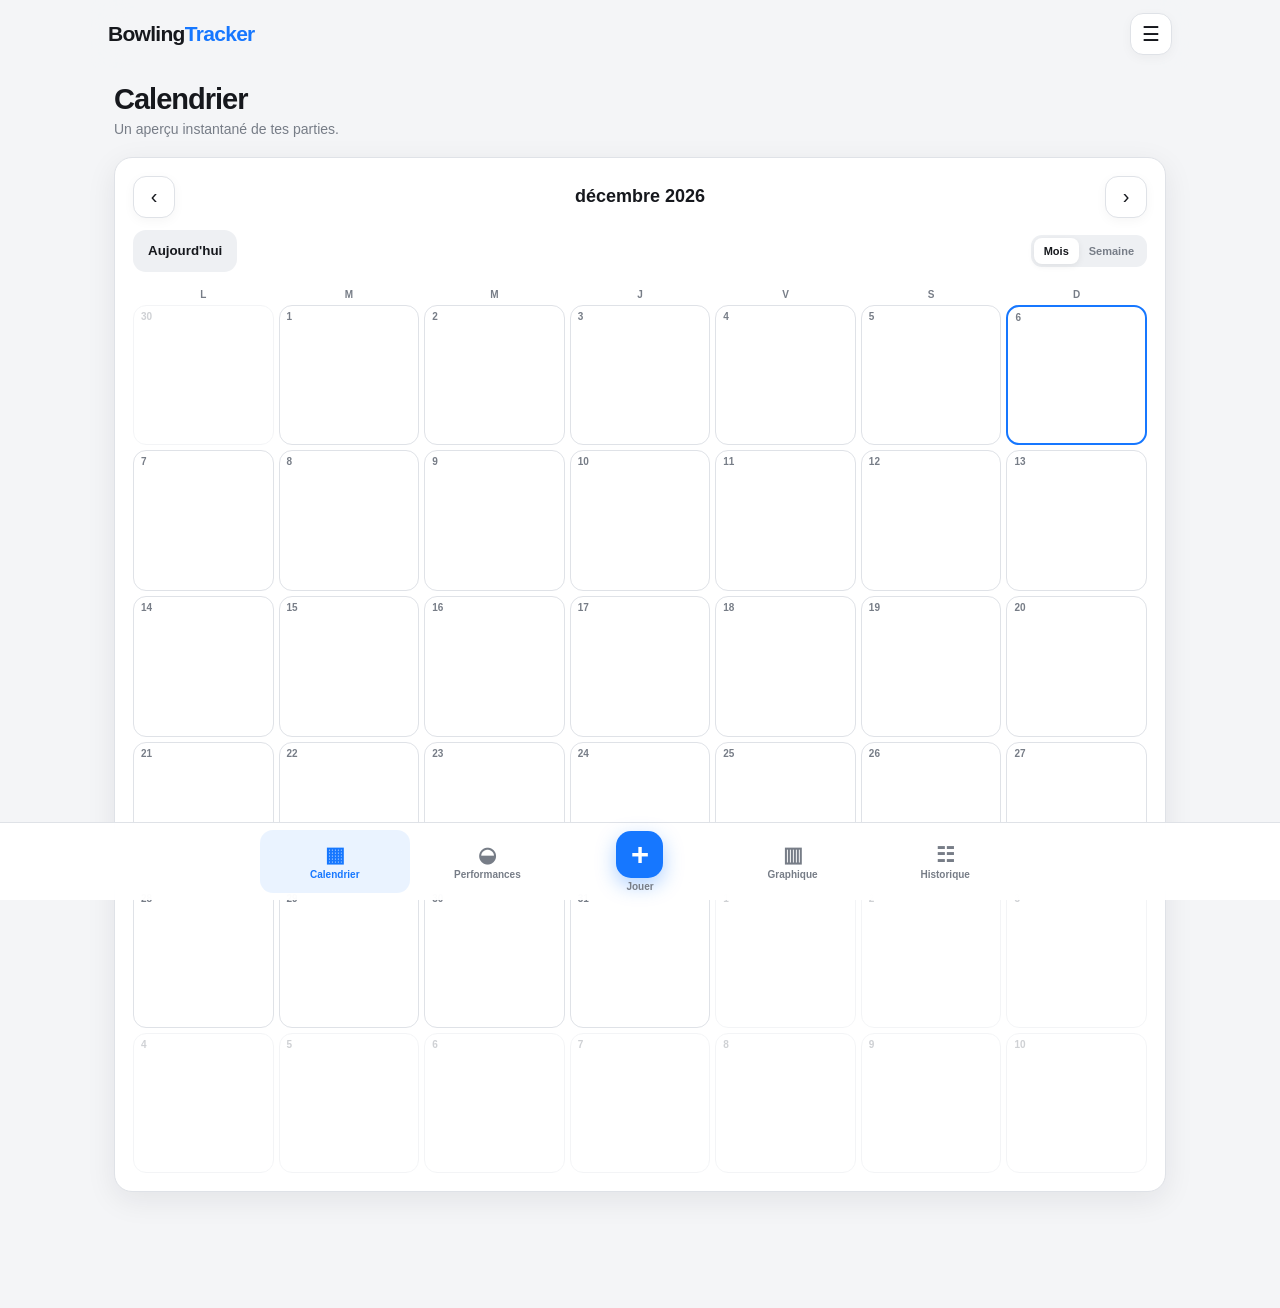
==== commit e3182e43: "Add files via upload" ====
--- a/index.html
+++ b/index.html
@@ -1996,16 +1996,21 @@
         position: absolute;
         left: 50%;
         top: 46%;
-        width: calc(var(--s) * 0.45);
+        opacity: 0;
+        animation: fxPin var(--t) cubic-bezier(0.1, 0.7, 0.3, 1) 0.62s forwards;
+        width: calc(var(--s) * 0.55);
         height: var(--s);
-        opacity: 0;
-        filter: drop-shadow(0 3px 5px rgba(0, 0, 0, 0.3));
-        animation: fxPin var(--t) cubic-bezier(0.1, 0.7, 0.3, 1) 0.62s forwards;
-      }
-      .fx-pin svg {
-        display: block;
-        width: 100%;
-        height: 100%;
+        /* Silhouette de quille : tête ronde, cou fin, corps renflé */
+        border-radius: 50% 50% 45% 45% / 32% 32% 68% 68%;
+        background:
+    /* bandes rouges sur le cou */
+          linear-gradient(#e5484d, #e5484d) 0 22% / 100% 9% no-repeat,
+          linear-gradient(#e5484d, #e5484d) 0 34% / 100% 9% no-repeat,
+          /* reflet */
+          linear-gradient(90deg, #fff 0%, #f4f4f4 55%, #cfcfcf 100%);
+        box-shadow:
+          0 0 0 1.5px rgba(0, 0, 0, 0.25),
+          0 4px 10px rgba(0, 0, 0, 0.25);
       }
 
       @keyframes fxPin {
@@ -2179,37 +2184,6 @@
   </head>
 
   <body>
-    <svg width="0" height="0" style="position: absolute" aria-hidden="true">
-      <defs>
-        <linearGradient id="pinShade" x1="0" x2="1" y1="0" y2="0">
-          <stop offset="0" stop-color="#ffffff" />
-          <stop offset="0.55" stop-color="#f3f3f3" />
-          <stop offset="1" stop-color="#bdbdbd" />
-        </linearGradient>
-        <clipPath id="pinClip">
-          <path
-            id="pinShape"
-            d="M20 2 C26 2 28.5 7 28.5 12 C28.5 17 25 20 24 24
-        C23 28 27 34 31 46 C35 58 36 70 33 82 C32 88 31 93 30 97
-        L10 97 C9 93 8 88 7 82 C4 70 5 58 9 46 C13 34 17 28 16 24
-        C15 20 11.5 17 11.5 12 C11.5 7 14 2 20 2 Z"
-          />
-        </clipPath>
-        <symbol id="pinSym" viewBox="0 0 40 100">
-          <use
-            href="#pinShape"
-            fill="url(#pinShade)"
-            stroke="rgba(0,0,0,.35)"
-            stroke-width="1.2"
-          />
-          <g clip-path="url(#pinClip)">
-            <rect x="0" y="25" width="40" height="3.5" fill="#e5484d" />
-            <rect x="0" y="31" width="40" height="3.5" fill="#e5484d" />
-          </g>
-        </symbol>
-      </defs>
-    </svg>
-
     <div class="app">
       <header>
         <div class="logo">Bowling<span>Tracker</span></div>
@@ -2787,2908 +2761,2909 @@
     <div id="toast" class="toast"></div>
 
     <script>
-          /* =========================================================
-       BOWLING TRACKER
-       ========================================================= */
-
-          const STORAGE_KEY = "bowling_tracker_v1";
-          const THEME_KEY = "bowling_tracker_theme";
-          const FRIENDS_KEY = "bowling_tracker_friends_v2";
-
-          let games = [];
-
-          let settings = {
-            scoreThreshold: 100,
-            playerName: "Moi",
-          };
-
-          let friendGames = [];
-
-          let currentView = "calendar";
-          let calendarMode = "month";
-          let calendarDate = new Date();
-
-          let perfRange = { from: "", to: "" };
-
-          let chartRange = "week";
-          let chartMetric = "score";
-
-          let currentGame = null;
-          let selectedFrame = 0;
-          let editingGameId = null;
-
-          let tempPins = [];
-          let pinMode = "down";
-          let tempLeft = [];
-          let tempLeftKey = "";
-          let timerRunning = false;
-          let timerStart = 0;
-          let timerInterval = null;
-          let rollTimeValue = "";
-
-          /* ---------- OUTILS ---------- */
-
-          function uid() {
-            return (
-              Date.now().toString(36) + "-" + Math.random().toString(36).slice(2, 9)
-            );
+      /* =========================================================
+   BOWLING TRACKER
+   ========================================================= */
+
+      const STORAGE_KEY = "bowling_tracker_v1";
+      const THEME_KEY = "bowling_tracker_theme";
+      const FRIENDS_KEY = "bowling_tracker_friends_v2";
+
+      let games = [];
+
+      let settings = {
+        scoreThreshold: 100,
+        playerName: "Moi",
+      };
+
+      let friendGames = [];
+
+      let currentView = "calendar";
+      let calendarMode = "month";
+      let calendarDate = new Date();
+
+      let perfRange = { from: "", to: "" };
+
+      let chartRange = "week";
+      let chartMetric = "score";
+
+      let currentGame = null;
+      let selectedFrame = 0;
+      let editingGameId = null;
+
+      let tempPins = [];
+      let pinMode = "down";
+      let tempLeft = [];
+      let tempLeftKey = "";
+      let timerRunning = false;
+      let timerStart = 0;
+      let timerInterval = null;
+      let rollTimeValue = "";
+
+      /* ---------- OUTILS ---------- */
+
+      function uid() {
+        return (
+          Date.now().toString(36) + "-" + Math.random().toString(36).slice(2, 9)
+        );
+      }
+
+      function todayISO(date = new Date()) {
+        const d = new Date(date);
+        const y = d.getFullYear();
+        const m = String(d.getMonth() + 1).padStart(2, "0");
+        const day = String(d.getDate()).padStart(2, "0");
+        return `${y}-${m}-${day}`;
+      }
+
+      function dateFromISO(s) {
+        return new Date(s + "T12:00:00");
+      }
+
+      function formatDate(iso) {
+        return dateFromISO(iso).toLocaleDateString("fr-FR", {
+          weekday: "long",
+          day: "numeric",
+          month: "long",
+          year: "numeric",
+        });
+      }
+
+      function saveData() {
+        localStorage.setItem(
+          STORAGE_KEY,
+          JSON.stringify({
+            version: 2,
+            playerName: settings.playerName,
+            games,
+            settings,
+            savedAt: new Date().toISOString(),
+          }),
+        );
+      }
+
+      function loadData() {
+        try {
+          const raw = localStorage.getItem(STORAGE_KEY);
+
+          if (raw) {
+            const parsed = JSON.parse(raw);
+
+            games = Array.isArray(parsed.games) ? parsed.games : [];
+
+            const t = Number(parsed.settings?.scoreThreshold);
+
+            if (Number.isFinite(t) && t >= 0) {
+              settings.scoreThreshold = t;
+            }
+
+            const name = parsed.playerName || parsed.settings?.playerName;
+
+            if (typeof name === "string" && name.trim()) {
+              settings.playerName = name.trim();
+            }
           }
-
-          function todayISO(date = new Date()) {
-            const d = new Date(date);
-            const y = d.getFullYear();
-            const m = String(d.getMonth() + 1).padStart(2, "0");
-            const day = String(d.getDate()).padStart(2, "0");
-            return `${y}-${m}-${day}`;
+        } catch (e) {
+          games = [];
+        }
+      }
+
+      function showToast(message) {
+        const el = document.getElementById("toast");
+
+        el.textContent = message;
+        el.classList.add("show");
+
+        clearTimeout(showToast.t);
+
+        showToast.t = setTimeout(() => {
+          el.classList.remove("show");
+        }, 2200);
+      }
+
+      function escapeHTML(str) {
+        return String(str).replace(
+          /[&<>"']/g,
+          (m) =>
+            ({
+              "&": "&amp;",
+              "<": "&lt;",
+              ">": "&gt;",
+              '"': "&quot;",
+              "'": "&#039;",
+            })[m],
+        );
+      }
+
+      /* ---------- THÈMES ---------- */
+
+      const themes = {
+        light: {
+          "--bg": "#f4f5f7",
+          "--surface": "#ffffff",
+          "--surface2": "#eef0f3",
+          "--text": "#16181d",
+          "--muted": "#777d87",
+          "--border": "#dfe2e7",
+          "--accent": "#1677ff",
+          "--success": "#20a464",
+          "--danger": "#e5484d",
+          "--gold": "#e0a21a",
+          "--strike": "#e69a00",
+          "--orange": "#e8820c",
+          "--spare": "#7c3aed",
+          "--card-hi": "#ffffff",
+        },
+
+        dark: {
+          "--bg": "#0d1015",
+          "--surface": "#151920",
+          "--surface2": "#20252d",
+          "--text": "#f3f5f8",
+          "--muted": "#9aa2ad",
+          "--border": "#2d333d",
+          "--accent": "#4d91ff",
+          "--success": "#35c982",
+          "--danger": "#ff6268",
+          "--gold": "#e0a21a",
+          "--strike": "#e69a00",
+          "--orange": "#ff9a3c",
+          "--spare": "#a98bff",
+          "--card-hi": "#262d38",
+        },
+
+        chic: {
+          "--bg": "#070B18",
+          "--surface": "#10182B",
+          "--surface2": "#192540",
+          "--text": "#F2F7FF",
+          "--muted": "#A5B4D0",
+          "--border": "#2D4165",
+
+          "--accent": "#7C83FF",
+          "--success": "#46F6C5",
+          "--danger": "#FF5D7A",
+
+          "--gold": "#FFD166",
+          "--orange": "#FF9F5A",
+          "--strike": "#46F6C5",
+          "--spare": "#7DD3FC",
+
+          "--card-hi": "#223253",
+        },
+      };
+
+      function applyTheme(name) {
+        const root = document.documentElement;
+
+        if (themes[name]) {
+          Object.entries(themes[name]).forEach(([k, v]) => {
+            root.style.setProperty(k, v);
+          });
+        }
+
+        localStorage.setItem(THEME_KEY, name);
+
+        document.querySelectorAll(".theme-option").forEach((x) => {
+          x.classList.toggle("selected", x.dataset.theme === name);
+        });
+      }
+
+      function setTheme(name) {
+        applyTheme(name);
+        showToast("Thème appliqué");
+      }
+
+      function loadTheme() {
+        const saved = localStorage.getItem(THEME_KEY);
+        applyTheme(themes[saved] ? saved : "light");
+      }
+
+      /* ---------- NAVIGATION ---------- */
+
+      function navigate(view) {
+        currentView = view;
+
+        document.querySelectorAll(".view").forEach((v) => {
+          v.classList.remove("active");
+        });
+
+        document.getElementById("view-" + view).classList.add("active");
+
+        document.querySelectorAll(".nav-item").forEach((n) => {
+          n.classList.toggle("active", n.dataset.view === view);
+        });
+
+        if (view === "calendar") renderCalendar();
+        if (view === "performance") renderPerformance();
+        if (view === "play") renderPlay();
+        if (view === "chart") renderChart();
+        if (view === "history") renderHistory();
+
+        window.scrollTo({ top: 0, behavior: "smooth" });
+      }
+
+      function openModal(id) {
+        document.getElementById(id).classList.add("show");
+      }
+
+      function closeModal(id) {
+        document.getElementById(id).classList.remove("show");
+      }
+
+      function openSettings() {
+        syncSettingsUI();
+        openModal("settingsModal");
+      }
+
+      function openAbout() {
+        closeModal("settingsModal");
+        openModal("aboutModal");
+      }
+
+      /* ---------- SCORE BOWLING ---------- */
+
+      function emptyFrame() {
+        return {
+          rolls: [],
+          times: [],
+          pins: [],
+        };
+      }
+
+      const ALL_PINS = [1, 2, 3, 4, 5, 6, 7, 8, 9, 10];
+
+      function rackState(f) {
+        let down = [],
+          unknown = 0;
+
+        f.rolls.forEach((r, j) => {
+          const ps = f.pins && f.pins[j];
+
+          if (ps) {
+            down = down.concat(ps);
+          } else {
+            unknown += r;
           }
 
-          function dateFromISO(s) {
-            return new Date(s + "T12:00:00");
+          if (down.length + unknown >= 10) {
+            down = [];
+            unknown = 0;
           }
-
-          function formatDate(iso) {
-            return dateFromISO(iso).toLocaleDateString("fr-FR", {
-              weekday: "long",
+        });
+
+        return { down, unknown };
+      }
+
+      function setRollPins(f, index, pins) {
+        f.pins = f.pins || [];
+
+        while (f.pins.length < index) {
+          f.pins.push(null);
+        }
+
+        f.pins[index] = pins;
+      }
+
+      function newCurrentGame() {
+        const now = new Date();
+
+        return {
+          id: uid(),
+          date: todayISO(now),
+          time:
+            String(now.getHours()).padStart(2, "0") +
+            ":" +
+            String(now.getMinutes()).padStart(2, "0"),
+          oil: null,
+          comment: "",
+          frames: Array.from({ length: 10 }, () => emptyFrame()),
+        };
+      }
+
+      function isStrike(frame) {
+        return frame && frame.rolls[0] === 10;
+      }
+
+      function calculateScores(game) {
+        const f = game.frames;
+        const scores = [];
+        let total = 0;
+
+        const all = [];
+
+        f.forEach((fr) => {
+          fr.rolls.forEach((r) => all.push(r));
+        });
+
+        let pos = 0;
+
+        for (let i = 0; i < 10; i++) {
+          const rolls = f[i].rolls;
+
+          if (i === 9) {
+            if (!rolls.length) {
+              scores[i] = null;
+              break;
+            }
+
+            total += rolls.reduce((a, b) => a + b, 0);
+            scores[i] = total;
+            break;
+          }
+
+          if (rolls[0] === 10) {
+            const bonus1 = all[pos + 1] ?? 0;
+            const bonus2 = all[pos + 2] ?? 0;
+
+            total += 10 + bonus1 + bonus2;
+            scores[i] = total;
+            pos += 1;
+          } else if (rolls.length >= 2 && rolls[0] + rolls[1] === 10) {
+            const bonus = all[pos + 2] ?? 0;
+
+            total += 10 + bonus;
+            scores[i] = total;
+            pos += 2;
+          } else if (rolls.length >= 2) {
+            total += rolls[0] + rolls[1];
+            scores[i] = total;
+            pos += 2;
+          } else {
+            scores[i] = null;
+            pos += rolls.length;
+          }
+        }
+
+        return scores;
+      }
+
+      function calculateFinalScore(game) {
+        const scores = calculateScores(game);
+        return scores[9] ?? 0;
+      }
+
+      function countStrikes(game) {
+        return game.frames.reduce((total, frame, index) => {
+          // Tours 1 à 9 : un strike correspond au premier lancer.
+          if (index < 9) {
+            return total + (frame.rolls[0] === 10 ? 1 : 0);
+          }
+
+          // 10e tour : compter chaque lancer de 10 quilles,
+          // y compris les deuxième et troisième lancers bonus.
+          return total + frame.rolls.filter((roll) => roll === 10).length;
+        }, 0);
+      }
+
+      function countSpares(game) {
+        return game.frames.reduce((n, f) => {
+          return (
+            n +
+            (f.rolls.length >= 2 &&
+            f.rolls[0] !== 10 &&
+            f.rolls[0] + f.rolls[1] === 10
+              ? 1
+              : 0)
+          );
+        }, 0);
+      }
+
+      function strikeRate(list) {
+        if (!list.length) return 0;
+
+        const totalFrames = list.reduce(
+          (n, g) => n + g.frames.filter((f) => f.rolls.length).length,
+          0,
+        );
+
+        return totalFrames
+          ? Math.round(
+              (list.reduce((n, g) => n + countStrikes(g), 0) / totalFrames) *
+                100,
+            )
+          : 0;
+      }
+
+      function spareRate(list) {
+        if (!list.length) return 0;
+
+        const eligible = list.reduce(
+          (n, g) => n + g.frames.filter((f) => f.rolls.length >= 2).length,
+          0,
+        );
+
+        return eligible
+          ? Math.round(
+              (list.reduce((n, g) => n + countSpares(g), 0) / eligible) * 100,
+            )
+          : 0;
+      }
+
+      function fastestSpeed(list) {
+        let best = null;
+
+        list.forEach((g) => {
+          g.frames.forEach((f) => {
+            (f.times || []).forEach((t) => {
+              if (Number(t) > 0 && (best === null || Number(t) < best)) {
+                best = Number(t);
+              }
+            });
+          });
+        });
+
+        if (best === null) return "—";
+
+        return best.toFixed(2) + " s";
+      }
+
+      function scoreAverage(list) {
+        if (!list.length) return 0;
+
+        return Math.round(
+          list.reduce((n, g) => n + calculateFinalScore(g), 0) / list.length,
+        );
+      }
+
+      function bestScore(list) {
+        return list.length ? Math.max(...list.map(calculateFinalScore)) : 0;
+      }
+
+      function sortGames(list) {
+        return [...list].sort((a, b) => {
+          return (
+            (b.date || "").localeCompare(a.date || "") ||
+            (b.time || "").localeCompare(a.time || "") ||
+            (b.id || "").localeCompare(a.id || "")
+          );
+        });
+      }
+
+      /* ---------- CALENDRIER ---------- */
+
+      function setCalendarMode(mode) {
+        calendarMode = mode;
+
+        monthBtn.classList.toggle("active", mode === "month");
+        weekBtn.classList.toggle("active", mode === "week");
+
+        renderCalendar();
+      }
+
+      function changeCalendar(dir) {
+        if (calendarMode === "month") {
+          calendarDate.setMonth(calendarDate.getMonth() + dir);
+        } else {
+          calendarDate.setDate(calendarDate.getDate() + dir * 7);
+        }
+
+        renderCalendar();
+      }
+
+      function calendarToday() {
+        calendarDate = new Date();
+        renderCalendar();
+      }
+
+      function renderCalendar() {
+        const title = document.getElementById("calendarTitle");
+
+        if (calendarMode === "month") {
+          title.textContent = calendarDate.toLocaleDateString("fr-FR", {
+            month: "long",
+            year: "numeric",
+          });
+
+          renderMonth();
+        } else {
+          const start = startOfWeek(calendarDate);
+          const end = new Date(start);
+
+          end.setDate(end.getDate() + 6);
+
+          title.textContent =
+            start.toLocaleDateString("fr-FR", {
               day: "numeric",
-              month: "long",
+              month: "short",
+            }) +
+            " – " +
+            end.toLocaleDateString("fr-FR", {
+              day: "numeric",
+              month: "short",
               year: "numeric",
             });
+
+          renderWeek(start);
+        }
+
+        const monthGames = games.filter((g) => {
+          const d = dateFromISO(g.date);
+
+          return (
+            d.getMonth() === calendarDate.getMonth() &&
+            d.getFullYear() === calendarDate.getFullYear()
+          );
+        });
+
+        calGames.textContent = monthGames.length;
+        calAverage.textContent = scoreAverage(monthGames) || 0;
+        calBest.textContent = bestScore(monthGames) || 0;
+      }
+
+      function startOfWeek(d) {
+        const x = new Date(d);
+        const day = x.getDay();
+
+        x.setDate(x.getDate() + (day === 0 ? -6 : 1 - day));
+
+        x.setHours(12, 0, 0, 0);
+
+        return x;
+      }
+
+      function gamesOn(date) {
+        const iso = todayISO(date);
+        return games.filter((g) => g.date === iso);
+      }
+
+      function renderMonth() {
+        const y = calendarDate.getFullYear();
+        const m = calendarDate.getMonth();
+
+        const first = new Date(y, m, 1);
+        const start = startOfWeek(first);
+
+        let html = '<div class="calendar-weekdays">';
+
+        ["L", "M", "M", "J", "V", "S", "D"].forEach((x) => {
+          html += `<div>${x}</div>`;
+        });
+
+        html += '</div><div class="calendar-grid">';
+
+        for (let i = 0; i < 42; i++) {
+          const d = new Date(start);
+          d.setDate(start.getDate() + i);
+
+          const iso = todayISO(d);
+          const count = gamesOn(d).length;
+
+          const other = d.getMonth() !== m;
+          const today = iso === todayISO();
+
+          html += `
+      <div
+        class="day ${other ? "other" : ""} ${today ? "today" : ""}"
+        data-count="${Math.min(count, 5)}"
+        onclick="openDay('${iso}')"
+      >
+        <span class="day-num">${d.getDate()}</span>
+        <span class="game-count">${count}</span>
+      </div>
+    `;
+        }
+
+        html += "</div>";
+
+        document.getElementById("calendarContent").innerHTML = html;
+      }
+
+      function renderWeek(start) {
+        let html = '<div class="week-list">';
+
+        for (let i = 0; i < 7; i++) {
+          const d = new Date(start);
+          d.setDate(start.getDate() + i);
+
+          const list = gamesOn(d);
+
+          html += `
+      <div class="week-day" onclick="openDay('${todayISO(d)}')">
+        <div class="wd">
+          ${d.toLocaleDateString("fr-FR", { weekday: "short" }).toUpperCase()}
+        </div>
+
+        <div class="wn">${d.getDate()}</div>
+
+        <div class="week-count">${list.length}</div>
+
+        <div class="stat-small">
+          ${list.length === 1 ? "partie" : "parties"}
+        </div>
+      </div>
+    `;
+        }
+
+        html += "</div>";
+
+        document.getElementById("calendarContent").innerHTML = html;
+      }
+
+      function openDay(iso) {
+        const list = games.filter((g) => g.date === iso);
+
+        if (!list.length) {
+          showToast("Aucune partie ce jour");
+          return;
+        }
+
+        navigate("history");
+
+        setTimeout(() => {
+          const first = document.querySelector(`[data-history-date="${iso}"]`);
+
+          if (first) {
+            first.scrollIntoView({
+              behavior: "smooth",
+              block: "start",
+            });
           }
-
-          function saveData() {
-            localStorage.setItem(
-              STORAGE_KEY,
-              JSON.stringify({
-                version: 2,
-                playerName: settings.playerName,
-                games,
-                settings,
-                savedAt: new Date().toISOString(),
-              }),
+        }, 50);
+      }
+
+      /* ---------- PERFORMANCES ---------- */
+
+      function setPeriodShortcut(days, button) {
+        const end = new Date();
+        const start = new Date();
+
+        /*
+    "3 derniers jours" signifie aujourd'hui + les 2 jours précédents.
+  */
+        start.setDate(start.getDate() - (days - 1));
+
+        const from = todayISO(start);
+        const to = todayISO(end);
+
+        document.getElementById("perfFrom").value = from;
+        document.getElementById("perfTo").value = to;
+
+        perfRange = { from, to };
+
+        document
+          .querySelectorAll(".period-shortcuts button")
+          .forEach((b) => b.classList.remove("active"));
+
+        if (button) {
+          button.classList.add("active");
+        }
+
+        renderPeriodStats();
+      }
+
+      function applyPerfRange() {
+        let from = document.getElementById("perfFrom").value;
+        let to = document.getElementById("perfTo").value;
+
+        if (from && to && from > to) {
+          [from, to] = [to, from];
+
+          document.getElementById("perfFrom").value = from;
+          document.getElementById("perfTo").value = to;
+        }
+
+        perfRange = { from, to };
+
+        document
+          .querySelectorAll(".period-shortcuts button")
+          .forEach((b) => b.classList.remove("active"));
+
+        renderPeriodStats();
+
+        showToast(
+          getPeriodGames().length
+            ? "Période appliquée"
+            : "Aucune partie sur cette période",
+        );
+      }
+
+      function getPeriodGames() {
+        const { from, to } = perfRange;
+
+        return games.filter(
+          (g) => (!from || g.date >= from) && (!to || g.date <= to),
+        );
+      }
+
+      function setText(id, value) {
+        const el = document.getElementById(id);
+
+        if (el) {
+          el.textContent = value;
+        }
+      }
+
+      function renderPerformance() {
+        const all = games;
+
+        setText("perfTotal", all.length);
+        setText("perfAverage", scoreAverage(all) || 0);
+        setText("perfBest", bestScore(all) || 0);
+        setText("perfStrike", strikeRate(all) + "%");
+        setText("perfSpare", spareRate(all) + "%");
+
+        renderPeriodStats();
+        renderComparison();
+      }
+
+      function renderPeriodStats() {
+        const p = getPeriodGames();
+
+        setText("periodGames", p.length);
+        setText("periodAvg", scoreAverage(p) || 0);
+        setText("periodStrike", strikeRate(p) + "%");
+        setText("periodSpare", spareRate(p) + "%");
+        setText("periodSpeed", fastestSpeed(p));
+        setText("periodBest", bestScore(p) || 0);
+      }
+
+      function normalizeFriendObject(parsed) {
+        /*
+    Nouveau format :
+    {
+      app:"Bowling Tracker",
+      playerName:"Paul",
+      games:[...]
+    }
+
+    Ancien format :
+    {
+      games:[...]
+    }
+
+    Et ancien import ami :
+    [...]
+  */
+
+        if (Array.isArray(parsed)) {
+          return {
+            name: "Ami",
+            games: parsed,
+          };
+        }
+
+        if (parsed && Array.isArray(parsed.games)) {
+          return {
+            name:
+              typeof parsed.playerName === "string" && parsed.playerName.trim()
+                ? parsed.playerName.trim()
+                : typeof parsed.settings?.playerName === "string" &&
+                    parsed.settings.playerName.trim()
+                  ? parsed.settings.playerName.trim()
+                  : "Ami",
+
+            games: parsed.games,
+          };
+        }
+
+        throw new Error("Format invalide");
+      }
+
+      function importFriend(event, target = "performance") {
+        const file = event.target.files?.[0];
+
+        if (!file) return;
+
+        const reader = new FileReader();
+
+        reader.onload = () => {
+          try {
+            const parsed = JSON.parse(reader.result);
+            const friend = normalizeFriendObject(parsed);
+
+            const valid = friend.games.filter(
+              (g) => g && Array.isArray(g.frames),
             );
+
+            if (!valid.length) {
+              throw new Error();
+            }
+
+            /*
+        Si le même ami est importé à nouveau, on remplace ses anciennes
+        données plutôt que de créer un doublon.
+      */
+            const existingIndex = friendGames.findIndex(
+              (f) => f.name.toLowerCase() === friend.name.toLowerCase(),
+            );
+
+            const friendObject = {
+              id: uid(),
+              name: friend.name,
+              games: valid,
+            };
+
+            if (existingIndex >= 0) {
+              friendObject.id = friendGames[existingIndex].id;
+              friendGames[existingIndex] = friendObject;
+            } else {
+              friendGames.push(friendObject);
+            }
+
+            saveFriends();
+
+            showToast(
+              `${friend.name} • ${valid.length} partie${valid.length > 1 ? "s" : ""} importée${valid.length > 1 ? "s" : ""}`,
+            );
+
+            renderPerformance();
+            renderChart();
+          } catch (e) {
+            showToast("Fichier JSON invalide");
           }
 
-          function loadData() {
-            try {
-              const raw = localStorage.getItem(STORAGE_KEY);
-
-              if (raw) {
-                const parsed = JSON.parse(raw);
-
-                games = Array.isArray(parsed.games) ? parsed.games : [];
-
-                const t = Number(parsed.settings?.scoreThreshold);
-
-                if (Number.isFinite(t) && t >= 0) {
-                  settings.scoreThreshold = t;
-                }
-
-                const name = parsed.playerName || parsed.settings?.playerName;
-
-                if (typeof name === "string" && name.trim()) {
-                  settings.playerName = name.trim();
-                }
-              }
-            } catch (e) {
-              games = [];
+          event.target.value = "";
+        };
+
+        reader.readAsText(file);
+      }
+
+      function saveFriends() {
+        localStorage.setItem(FRIENDS_KEY, JSON.stringify(friendGames));
+      }
+
+      function loadFriends() {
+        try {
+          const raw = localStorage.getItem(FRIENDS_KEY);
+
+          if (!raw) return;
+
+          const parsed = JSON.parse(raw);
+
+          /*
+      Migration de l'ancien format :
+      friendGames = [games]
+    */
+          if (Array.isArray(parsed)) {
+            if (parsed.length === 0) {
+              friendGames = [];
+            } else if (parsed.every((x) => x && Array.isArray(x.frames))) {
+              friendGames = [
+                {
+                  id: uid(),
+                  name: "Ami",
+                  games: parsed,
+                },
+              ];
+            } else {
+              friendGames = parsed
+                .filter((x) => x && Array.isArray(x.games))
+                .map((x) => ({
+                  id: x.id || uid(),
+                  name: x.name || "Ami",
+                  games: x.games,
+                }));
             }
           }
-
-          function showToast(message) {
-            const el = document.getElementById("toast");
-
-            el.textContent = message;
-            el.classList.add("show");
-
-            clearTimeout(showToast.t);
-
-            showToast.t = setTimeout(() => {
-              el.classList.remove("show");
-            }, 2200);
+        } catch (e) {
+          friendGames = [];
+        }
+      }
+
+      function removeFriend(id) {
+        friendGames = friendGames.filter((f) => f.id !== id);
+
+        saveFriends();
+
+        renderPerformance();
+        renderChart();
+
+        showToast("Ami retiré");
+      }
+
+      function clearAllFriends() {
+        if (!friendGames.length) {
+          showToast("Aucun ami à retirer");
+          return;
+        }
+
+        if (!confirm("Retirer toutes les personnes comparées ?")) {
+          return;
+        }
+
+        friendGames = [];
+        saveFriends();
+
+        renderPerformance();
+        renderChart();
+
+        showToast("Comparaisons supprimées");
+      }
+
+      function renderComparison() {
+        const area = document.getElementById("compareArea");
+
+        if (!friendGames.length) {
+          area.innerHTML = `
+      <div class="empty">
+        Aucune donnée d'ami importée.
+        <br><br>
+        <button
+          class="btn primary"
+          onclick="document.getElementById('friendFile').click()"
+        >
+          Importer un JSON
+        </button>
+      </div>
+    `;
+
+          return;
+        }
+
+        const people = [
+          {
+            id: "me",
+            name: settings.playerName || "Moi",
+            games: games,
+            removable: false,
+          },
+          ...friendGames.map((f) => ({
+            id: f.id,
+            name: f.name,
+            games: f.games,
+            removable: true,
+          })),
+        ];
+
+        area.innerHTML = `
+    <div class="compare-grid">
+      ${people
+        .map(
+          (person) => `
+        <div class="compare-col">
+
+          <div class="compare-header">
+            <div class="compare-header-name">
+              ${escapeHTML(person.name)}
+            </div>
+
+            ${
+              person.removable
+                ? `
+                <button
+                  class="compare-remove"
+                  title="Retirer ${escapeHTML(person.name)}"
+                  onclick="removeFriend('${person.id}')"
+                >
+                  ×
+                </button>
+              `
+                : ""
+            }
+          </div>
+
+          ${compareRows(person.games)}
+
+        </div>
+      `,
+        )
+        .join("")}
+    </div>
+  `;
+      }
+
+      function compareRows(list) {
+        return `
+    <div class="compare-row">
+      <span>Parties</span>
+      <strong>${list.length}</strong>
+    </div>
+
+    <div class="compare-row">
+      <span>Meilleur score</span>
+      <strong>${bestScore(list)}</strong>
+    </div>
+
+    <div class="compare-row">
+      <span>Score moyen</span>
+      <strong>${scoreAverage(list)}</strong>
+    </div>
+
+    <div class="compare-row">
+      <span>Strike</span>
+      <strong>${strikeRate(list)}%</strong>
+    </div>
+
+    <div class="compare-row">
+      <span>Spare</span>
+      <strong>${spareRate(list)}%</strong>
+    </div>
+
+    <div class="compare-row">
+      <span>Boule rapide</span>
+      <strong>${fastestSpeed(list)}</strong>
+    </div>
+  `;
+      }
+
+      /* ---------- JOUER ---------- */
+
+      function newGame() {
+        if (currentGame && currentGame.frames.some((f) => f.rolls.length)) {
+          if (
+            !confirm(
+              "Commencer une nouvelle partie ? Les modifications non enregistrées seront perdues.",
+            )
+          ) {
+            return;
           }
-
-          function escapeHTML(str) {
-            return String(str).replace(
-              /[&<>"']/g,
-              (m) =>
-                ({
-                  "&": "&amp;",
-                  "<": "&lt;",
-                  ">": "&gt;",
-                  '"': "&quot;",
-                  "'": "&#039;",
-                })[m],
-            );
+        }
+
+        currentGame = newCurrentGame();
+
+        selectedFrame = 0;
+        editingGameId = null;
+
+        renderPlay();
+      }
+
+      function onGameDateTimeInput() {
+        if (!currentGame) return;
+
+        currentGame.date = document.getElementById("gameDate").value;
+        currentGame.time = document.getElementById("gameTime").value;
+      }
+
+      function onOilInput() {
+        const raw = document.getElementById("gameOil").value;
+        const v = parseFloat(raw);
+
+        currentGame.oil = Number.isFinite(v)
+          ? Math.min(100, Math.max(0, v))
+          : null;
+      }
+
+      function scoreClass(score) {
+        return score >= settings.scoreThreshold ? "score-good" : "score-low";
+      }
+
+      function onThresholdInput() {
+        const v = parseInt(document.getElementById("scoreThreshold").value, 10);
+
+        if (!Number.isFinite(v) || v < 0 || v > 300) {
+          return;
+        }
+
+        settings.scoreThreshold = v;
+
+        saveData();
+
+        if (currentView === "history") {
+          renderHistory();
+        }
+      }
+
+      function onPlayerNameInput() {
+        const input = document.getElementById("playerName");
+
+        settings.playerName = input.value.trim() || "Moi";
+
+        saveData();
+
+        renderPerformance();
+        renderChart();
+      }
+
+      function syncSettingsUI() {
+        const threshold = document.getElementById("scoreThreshold");
+        const name = document.getElementById("playerName");
+
+        if (threshold) {
+          threshold.value = settings.scoreThreshold;
+        }
+
+        if (name) {
+          name.value = settings.playerName || "Moi";
+        }
+      }
+
+      function nowHHMM() {
+        const d = new Date();
+
+        return (
+          String(d.getHours()).padStart(2, "0") +
+          ":" +
+          String(d.getMinutes()).padStart(2, "0")
+        );
+      }
+
+      function gameTime(g) {
+        if (g.time) return g.time;
+
+        const ts = parseInt(String(g.id || "").split("-")[0], 36);
+
+        if (
+          Number.isFinite(ts) &&
+          ts > 1577836800000 &&
+          ts <= Date.now() + 86400000
+        ) {
+          const d = new Date(ts);
+
+          return (
+            String(d.getHours()).padStart(2, "0") +
+            ":" +
+            String(d.getMinutes()).padStart(2, "0")
+          );
+        }
+
+        return "—";
+      }
+
+      function oilLabel(g) {
+        return Number.isFinite(g.oil) ? `Huile ${g.oil}%` : "Huile —";
+      }
+
+      function renderPlay() {
+        if (!currentGame) {
+          currentGame = newCurrentGame();
+        }
+
+        document.getElementById("gameDate").value =
+          currentGame.date || todayISO();
+
+        document.getElementById("gameTime").value =
+          currentGame.time || nowHHMM();
+
+        document.getElementById("gameOil").value = currentGame.oil ?? "";
+
+        document.getElementById("gameComment").value =
+          currentGame.comment || "";
+
+        renderScoreTable();
+        renderFrameEditor();
+      }
+
+      function rollCells(f, i) {
+        const n = i === 9 ? 3 : 2;
+
+        const sym = f.rolls.map((r, j) => {
+          const prev = f.rolls[j - 1];
+          if (j > 0 && prev !== 10 && prev + r === 10) {
+            return '<span class="r r-s">/</span>';
           }
-
-          /* ---------- THÈMES ---------- */
-
-          const themes = {
-            light: {
-              "--bg": "#f4f5f7",
-              "--surface": "#ffffff",
-              "--surface2": "#eef0f3",
-              "--text": "#16181d",
-              "--muted": "#777d87",
-              "--border": "#dfe2e7",
-              "--accent": "#1677ff",
-              "--success": "#20a464",
-              "--danger": "#e5484d",
-              "--gold": "#e0a21a",
-              "--strike": "#e69a00",
-              "--orange": "#e8820c",
-              "--spare": "#7c3aed",
-              "--card-hi": "#ffffff",
-            },
-
-            dark: {
-              "--bg": "#0d1015",
-              "--surface": "#151920",
-              "--surface2": "#20252d",
-              "--text": "#f3f5f8",
-              "--muted": "#9aa2ad",
-              "--border": "#2d333d",
-              "--accent": "#4d91ff",
-              "--success": "#35c982",
-              "--danger": "#ff6268",
-              "--gold": "#e0a21a",
-              "--strike": "#e69a00",
-              "--orange": "#ff9a3c",
-              "--spare": "#a98bff",
-              "--card-hi": "#262d38",
-            },
-
-            chic: {
-              "--bg": "#070B18",
-              "--surface": "#10182B",
-              "--surface2": "#192540",
-              "--text": "#F2F7FF",
-              "--muted": "#A5B4D0",
-              "--border": "#2D4165",
-
-              "--accent": "#7C83FF",
-              "--success": "#46F6C5",
-              "--danger": "#FF5D7A",
-
-              "--gold": "#FFD166",
-              "--orange": "#FF9F5A",
-              "--strike": "#46F6C5",
-              "--spare": "#7DD3FC",
-
-              "--card-hi": "#223253",
-            },
-          };
-
-          function applyTheme(name) {
-            const root = document.documentElement;
-
-            if (themes[name]) {
-              Object.entries(themes[name]).forEach(([k, v]) => {
-                root.style.setProperty(k, v);
-              });
+          if (r === 10) {
+            return '<span class="r r-x">X</span>';
+          }
+          return `<span class="r">${r === 0 ? "-" : r}</span>`;
+        });
+
+        let cells = sym.slice();
+
+        // Tours 1 à 9 : le strike va dans la 2e case, comme sur une vraie feuille
+        if (i < 9 && f.rolls[0] === 10) {
+          cells = ["", sym[0]];
+        }
+
+        while (cells.length < n) cells.push("");
+
+        return cells;
+      }
+
+      function bowlFramesHTML(frames, scores, onclickFor, selected = -1) {
+        return frames
+          .map(
+            (f, i) => `
+    <div class="bf ${i === selected ? "frame-selected" : ""}"
+         onclick="${onclickFor(i)}">
+      <div class="bf-num">${i + 1}</div>
+      <div class="bf-shots">
+        ${rollCells(f, i)
+          .map((c) => `<div class="bf-shot">${c}</div>`)
+          .join("")}
+      </div>
+      <div class="bf-total">${scores[i] ?? ""}</div>
+    </div>
+  `,
+          )
+          .join("");
+      }
+
+      function renderScoreTable() {
+        const scores = calculateScores(currentGame);
+        let html = "";
+
+        for (let i = 0; i < 10; i++) {
+          const f = currentGame.frames[i];
+          const cells = rollCells(f, i);
+
+          html += `
+      <div class="bf ${i === selectedFrame ? "frame-selected" : ""}"
+           onclick="selectFrame(${i})">
+
+        <div class="bf-num">${i + 1}</div>
+
+        <div class="bf-shots">
+          ${cells.map((c) => `<div class="bf-shot">${c}</div>`).join("")}
+        </div>
+
+        <div class="bf-total">${scores[i] ?? ""}</div>
+
+      </div>
+    `;
+        }
+
+        document.getElementById("scoreTable").innerHTML = html;
+      }
+
+      function rollSymbols(f, i) {
+        const out = [];
+
+        f.rolls.forEach((r, j) => {
+          const prev = f.rolls[j - 1];
+
+          // Le spare doit être testé avant le strike :
+          // 0 + 10 doit afficher -/
+          if (j > 0 && prev !== 10 && prev + r === 10) {
+            out.push('<span class="r r-s">/</span>');
+          } else if (r === 10) {
+            out.push('<span class="r r-x">X</span>');
+          } else {
+            out.push(`<span class="r">${r === 0 ? "-" : r}</span>`);
+          }
+        });
+
+        return out.join(" ");
+      }
+
+      function renderRollText(f, i) {
+        if (!f.rolls.length) {
+          return '<div class="rolls">·</div>';
+        }
+
+        return `
+    <div class="rolls">
+      ${rollSymbols(f, i)}
+    </div>
+  `;
+      }
+
+      function selectFrame(i) {
+        selectedFrame = i;
+
+        renderScoreTable();
+        renderFrameEditor();
+      }
+
+      function renderFrameEditor() {
+        const f = currentGame.frames[selectedFrame];
+
+        const maxRolls = selectedFrame === 9 ? 3 : 2;
+        const rollCount = f.rolls.length;
+
+        const rack = rackState(f);
+
+        tempPins = tempPins.filter((n) => !rack.down.includes(n));
+
+        const key = selectedFrame + ":" + f.rolls.length;
+        if (key !== tempLeftKey) {
+          tempLeftKey = key;
+          tempLeft = [];
+        }
+        if (pinMode === "left") {
+          tempPins = ALL_PINS.filter(
+            (n) => !rack.down.includes(n) && !tempLeft.includes(n),
+          );
+        }
+
+        document.getElementById("frameEditor").innerHTML = `
+
+    <div class="between">
+
+      <div class="selected-title">
+        Tour ${selectedFrame + 1}
+      </div>
+
+      <span class="chip">
+        ${rollCount}/${maxRolls} lancer${maxRolls > 1 ? "s" : ""}
+      </span>
+
+    </div>
+
+    <div class="quick-rolls">
+
+      <button class="btn primary" onclick="setStrike()">
+        🎳 Strike
+      </button>
+
+      <button class="btn" onclick="setSpare()">
+        Spare
+      </button>
+
+      <button class="btn" onclick="clearFrame()">
+        Effacer
+      </button>
+
+    </div>
+
+    <div class="row" style="margin-top:10px;justify-content:center">
+      <button class="btn ${pinMode === "down" ? "primary" : ""}" onclick="setPinMode('down')">Tombées</button>
+      <button class="btn ${pinMode === "left" ? "primary" : ""}" onclick="setPinMode('left')">Restantes</button>
+    </div>
+
+    <div class="pin-layout ${pinMode === "left" ? "mode-left" : ""}" id="pinLayout">
+
+      ${Array.from(
+        { length: 10 },
+        (_, i) => `
+        <button
+          class="pin"
+          data-pin="${i + 1}"
+          onclick="togglePin(${i + 1})"
+        >
+          ${i + 1}
+        </button>
+      `,
+      ).join("")}
+
+      <div class="pin-label">
+        ${pinMode === "left" ? "Sélectionne les quilles restantes" : "Sélectionne les quilles tombées"}
+      </div>
+
+    </div>
+
+    <div class="between" style="margin-bottom:8px">
+
+      <span class="stat-maxscore">
+        <strong> Max : <a id="pinCount">${calculateMaxScore(currentGame)}</a>/300</strong>
+      </span>
+
+      <button class="btn success" onclick="validatePins()">
+        ✓ Valider le lancer
+      </button>
+
+    </div>
+
+    ${
+      f.rolls.length
+        ? `
+        <div style="margin-top:12px">
+
+          <div class="stat-small">
+            Lancers enregistrés
+          </div>
+
+          <div class="row" style="margin-top:6px">
+
+            ${f.rolls
+              .map(
+                (r, i) => `
+              <div class="chip">
+                Lancer ${i + 1}:
+                ${r === 10 ? "Strike" : r}
+              </div>
+            `,
+              )
+              .join("")}
+
+          </div>
+
+        </div>
+      `
+        : ""
+    }
+  `;
+
+        updatePinsFromTemp();
+      }
+
+      function setPinMode(m) {
+        pinMode = m;
+        tempLeft = [];
+        tempPins = [];
+        renderFrameEditor();
+      }
+
+      function togglePin(n) {
+        const f = currentGame.frames[selectedFrame];
+        const rack = rackState(f);
+
+        if (rack.down.includes(n)) {
+          showToast("Cette quille est déjà tombée");
+          return;
+        }
+
+        if (pinMode === "left") {
+          const k = tempLeft.indexOf(n);
+          if (k >= 0) tempLeft.splice(k, 1);
+          else tempLeft.push(n);
+          tempPins = ALL_PINS.filter(
+            (p) => !rack.down.includes(p) && !tempLeft.includes(p),
+          );
+          updatePinsFromTemp();
+          return;
+        }
+
+        const idx = tempPins.indexOf(n);
+
+        if (
+          idx < 0 &&
+          tempPins.length + rack.down.length + rack.unknown >= 10
+        ) {
+          return;
+        }
+
+        if (idx >= 0) {
+          tempPins.splice(idx, 1);
+        } else {
+          tempPins.push(n);
+        }
+
+        tempPins.sort((a, b) => a - b);
+
+        updatePinsFromTemp();
+      }
+
+      function updatePinsFromTemp() {
+        const layout = document.getElementById("pinLayout");
+
+        if (!layout) return;
+
+        const down = rackState(currentGame.frames[selectedFrame]).down;
+
+        layout.querySelectorAll(".pin").forEach((p) => {
+          const n = Number(p.dataset.pin);
+
+          p.classList.toggle(
+            "selected",
+            pinMode === "left" ? tempLeft.includes(n) : tempPins.includes(n),
+          );
+
+          p.classList.toggle("down", down.includes(n));
+        });
+      }
+
+      function validatePins() {
+        const f = currentGame.frames[selectedFrame];
+        const fallen = tempPins.length;
+        const pins = tempPins.slice();
+
+        function addRoll(count) {
+          f.rolls.push(count);
+
+          f.times = f.times || [];
+          f.times.push(getRollTime());
+
+          setRollPins(f, f.rolls.length - 1, pins);
+
+          const prev = f.rolls[f.rolls.length - 2];
+          if (count === 10) celebrate("strike");
+          else if (f.rolls.length >= 2 && prev !== 10 && prev + count === 10)
+            celebrate("spare");
+        }
+
+        // Premier lancer
+        if (f.rolls.length === 0) {
+          if (fallen === 10) {
+            setStrike();
+            return;
+          }
+
+          addRoll(fallen);
+        }
+
+        // Deuxième lancer
+        else if (f.rolls.length === 1) {
+          if (f.rolls[0] === 10) {
+            if (selectedFrame < 9) {
+              showToast("Ce tour est déjà un strike");
+              return;
             }
 
-            localStorage.setItem(THEME_KEY, name);
-
-            document.querySelectorAll(".theme-option").forEach((x) => {
-              x.classList.toggle("selected", x.dataset.theme === name);
-            });
+            // Au 10e tour, le strike donne droit
+            // à deux lancers supplémentaires.
+            addRoll(fallen);
+          } else {
+            if (f.rolls[0] + fallen > 10) {
+              showToast("Impossible : plus de 10 quilles dans ce tour");
+              return;
+            }
+
+            addRoll(fallen);
+
+            // Tours 1 à 9 : le deuxième lancer termine
+            // le tour, qu'il s'agisse d'un spare ou non.
+            if (selectedFrame < 9) {
+              selectedFrame++;
+            }
           }
-
-          function setTheme(name) {
-            applyTheme(name);
-            showToast("Thème appliqué");
+        }
+
+        // Troisième lancer du 10e tour uniquement
+        else if (selectedFrame === 9 && f.rolls.length === 2) {
+          const firstTwo = f.rolls[0] + f.rolls[1];
+
+          const bonusAllowed =
+            f.rolls[0] === 10 || (f.rolls[0] !== 10 && firstTwo === 10);
+
+          if (bonusAllowed) {
+            addRoll(fallen);
+          } else {
+            showToast("Le tour est terminé");
+            return;
           }
-
-          function loadTheme() {
-            const saved = localStorage.getItem(THEME_KEY);
-            applyTheme(themes[saved] ? saved : "light");
+        } else {
+          showToast("Tour terminé");
+          return;
+        }
+
+        tempPins = [];
+
+        renderPlay();
+      }
+
+      function getRollTime() {
+        const v = parseFloat(rollTimeValue);
+
+        rollTimeValue = "";
+
+        return Number.isFinite(v) && v > 0 ? v : null;
+      }
+
+      function setStrike() {
+        const f = currentGame.frames[selectedFrame];
+
+        if (selectedFrame < 9) {
+          f.rolls = [10];
+          f.times = [getRollTime()];
+          f.pins = [ALL_PINS.slice()];
+
+          currentGame.frames[selectedFrame] = f;
+
+          tempPins = [];
+
+          selectedFrame++;
+
+          renderPlay();
+
+          showToast("Strike 🎳");
+          celebrate("strike");
+          return;
+        }
+
+        if (f.rolls.length === 0) {
+          f.rolls = [10];
+          f.times = [getRollTime()];
+          setRollPins(f, 0, ALL_PINS.slice());
+        } else if (f.rolls.length < 3) {
+          const rack = rackState(f);
+
+          if (rack.down.length + rack.unknown > 0) {
+            showToast("Des quilles sont déjà tombées : utilise les quilles");
+
+            return;
           }
 
-          /* ---------- NAVIGATION ---------- */
-
-          function navigate(view) {
-            currentView = view;
-
-            document.querySelectorAll(".view").forEach((v) => {
-              v.classList.remove("active");
-            });
-
-            document.getElementById("view-" + view).classList.add("active");
-
-            document.querySelectorAll(".nav-item").forEach((n) => {
-              n.classList.toggle("active", n.dataset.view === view);
-            });
-
-            if (view === "calendar") renderCalendar();
-            if (view === "performance") renderPerformance();
-            if (view === "play") renderPlay();
-            if (view === "chart") renderChart();
-            if (view === "history") renderHistory();
-
-            window.scrollTo({ top: 0, behavior: "smooth" });
+          f.rolls.push(10);
+
+          f.times = f.times || [];
+
+          f.times.push(getRollTime());
+
+          setRollPins(f, f.rolls.length - 1, ALL_PINS.slice());
+        }
+        celebrate("strike");
+        tempPins = [];
+
+        renderPlay();
+      }
+
+      function remainingPins(f) {
+        const first = f.pins && f.pins[0];
+
+        return first ? ALL_PINS.filter((n) => !first.includes(n)) : null;
+      }
+
+      function setSpare() {
+        const f = currentGame.frames[selectedFrame];
+
+        if (selectedFrame === 9) {
+          if (f.rolls.length === 0) {
+            f.rolls = [0, 10];
+            f.times = [null, getRollTime()];
+            f.pins = [[], ALL_PINS.slice()];
+          } else if (f.rolls.length === 1 && f.rolls[0] !== 10) {
+            f.rolls.push(10 - f.rolls[0]);
+
+            f.times = f.times || [];
+
+            f.times.push(getRollTime());
+
+            setRollPins(f, 1, remainingPins(f));
+          } else {
+            showToast("Spare impossible dans cet état");
+
+            return;
           }
-
-          function openModal(id) {
-            document.getElementById(id).classList.add("show");
+        } else {
+          if (f.rolls.length === 0) {
+            showToast("Un spare nécessite un premier lancer");
+
+            return;
           }
 
-          function closeModal(id) {
-            document.getElementById(id).classList.remove("show");
+          if (f.rolls[0] === 10) {
+            showToast("Impossible de faire Strike + Spare dans le même tour");
+
+            return;
           }
 
-          function openSettings() {
-            syncSettingsUI();
-            openModal("settingsModal");
+          const rest = remainingPins(f);
+
+          f.rolls = [f.rolls[0], 10 - f.rolls[0]];
+
+          f.times = f.times || [];
+
+          if (f.times.length < 2) {
+            f.times.push(getRollTime());
           }
 
-          function openAbout() {
-            closeModal("settingsModal");
-            openModal("aboutModal");
+          setRollPins(f, 1, rest);
+
+          currentGame.frames[selectedFrame] = f;
+
+          selectedFrame = Math.min(9, selectedFrame + 1);
+
+          renderPlay();
+
+          showToast("Spare ✓");
+          celebrate("spare");
+          return;
+        }
+
+        currentGame.frames[selectedFrame] = f;
+        celebrate("spare");
+        renderPlay();
+      }
+
+      function clearFrame() {
+        currentGame.frames[selectedFrame] = emptyFrame();
+
+        tempPins = [];
+
+        renderPlay();
+      }
+
+      function saveCurrentGame() {
+        onOilInput();
+
+        currentGame.date =
+          document.getElementById("gameDate").value || todayISO();
+
+        currentGame.time =
+          document.getElementById("gameTime").value || nowHHMM();
+
+        currentGame.comment = document
+          .getElementById("gameComment")
+          .value.trim();
+
+        const hasData = currentGame.frames.some((f) => f.rolls.length);
+
+        if (!hasData) {
+          showToast("Ajoute au moins un lancer");
+          return;
+        }
+
+        const score = calculateFinalScore(currentGame);
+
+        if (editingGameId) {
+          const index = games.findIndex((g) => g.id === editingGameId);
+
+          if (index >= 0) {
+            games[index] = JSON.parse(JSON.stringify(currentGame));
           }
 
-          /* ---------- SCORE BOWLING ---------- */
-
-          function emptyFrame() {
-            return {
-              rolls: [],
-              times: [],
-              pins: [],
-            };
+          editingGameId = null;
+        } else {
+          games.push(JSON.parse(JSON.stringify(currentGame)));
+        }
+
+        saveData();
+
+        showToast(`Partie enregistrée • ${score} points`);
+
+        currentGame = newCurrentGame();
+
+        selectedFrame = 0;
+
+        navigate("history");
+      }
+
+      const SOUNDS = {
+        sword: { url: "sounds/spare.mp3", gain: 1.8, buffer: null },
+        strike: { url: "sounds/strike.mp3", gain: 1.8, buffer: null },
+      };
+
+      function getAudioCtx() {
+        const AC = window.AudioContext || window.webkitAudioContext;
+        if (!AC) return null;
+        if (!getAudioCtx.ctx) getAudioCtx.ctx = new AC();
+        return getAudioCtx.ctx;
+      }
+
+      // Charge et décode tous les sons une seule fois
+      async function loadSounds() {
+        const ctx = getAudioCtx();
+        if (!ctx) return;
+        await Promise.all(
+          Object.values(SOUNDS).map(async (s) => {
+            try {
+              const res = await fetch(s.url);
+              s.buffer = await ctx.decodeAudioData(await res.arrayBuffer());
+            } catch (e) {
+              s.buffer = null;
+            }
+          }),
+        );
+      }
+
+      // delay = secondes avant le début du son (programmé précisément par l'horloge audio)
+      function playSound(name, delay = 0) {
+        const ctx = getAudioCtx();
+        const s = SOUNDS[name];
+        if (!ctx || !s || !s.buffer) return false;
+        if (ctx.state === "suspended") ctx.resume();
+
+        const src = ctx.createBufferSource();
+        src.buffer = s.buffer;
+
+        const gain = ctx.createGain();
+        gain.gain.value = s.gain;
+
+        const comp = ctx.createDynamicsCompressor();
+        comp.threshold.value = -18;
+        comp.ratio.value = 8;
+
+        src.connect(gain).connect(comp).connect(ctx.destination);
+        src.start(ctx.currentTime + delay);
+        return true;
+      }
+
+      function playSwordSound() {
+        if (!playSound("sword")) playSwordSynth();
+      }
+
+      // Les quilles partent à 0.15 s dans l'animation
+      const STRIKE_SOUND_DELAY = 0.15;
+
+      function playStrikeSound() {
+        playSound("strike", STRIKE_SOUND_DELAY);
+      }
+
+      loadSounds();
+      document.addEventListener(
+        "pointerdown",
+        () => {
+          const ctx = getAudioCtx();
+          if (ctx && ctx.state === "suspended") ctx.resume();
+        },
+        { once: true },
+      );
+
+      function celebrate(type) {
+        const isStrike = type === "strike";
+        const layer = document.createElement("div");
+        layer.className = "fx-layer";
+        layer.style.setProperty(
+          "--fx",
+          isStrike ? "var(--strike)" : "var(--spare)",
+        );
+
+        let html = "";
+
+        if (isStrike) {
+          layer.style.setProperty("--fd", "0.62s");
+          layer.style.setProperty("--td", "0.66s");
+          html += '<div class="fx-ball"></div><div class="fx-flash"></div>';
+
+          // 10 quilles projetées en éventail
+          for (let i = 0; i < 10; i++) {
+            const angle = (Math.PI * 2 * i) / 10 + Math.random() * 0.3;
+            const dist = 120 + Math.random() * 200;
+            html += `<div class="fx-pin" style="
+              --dx:${Math.cos(angle) * dist}px;
+              --dy:${Math.sin(angle) * dist - 40}px;
+              --rot:${Math.random() * 900 - 450}deg;
+              --s:${30 + Math.random() * 18}px;
+              --t:${1 + Math.random() * 0.4}s"></div>`;
           }
-
-          const ALL_PINS = [1, 2, 3, 4, 5, 6, 7, 8, 9, 10];
-
-          function rackState(f) {
-            let down = [],
-              unknown = 0;
-
-            f.rolls.forEach((r, j) => {
-              const ps = f.pins && f.pins[j];
-
-              if (ps) {
-                down = down.concat(ps);
-              } else {
-                unknown += r;
-              }
-
-              if (down.length + unknown >= 10) {
-                down = [];
-                unknown = 0;
-              }
-            });
-
-            return { down, unknown };
+          html += '<div class="fx-title">STRIKE!</div>';
+          playStrikeSound();
+          setTimeout(() => {
+            const main = document.querySelector("main");
+            main.classList.remove("fx-shake");
+            void main.offsetWidth;
+            main.classList.add("fx-shake");
+          }, 650);
+        } else {
+          layer.style.setProperty("--fd", "0.2s");
+          layer.style.setProperty("--td", "0.25s");
+          html += '<div class="fx-flash"></div><div class="fx-slash"></div>';
+
+          const colors = ["#ffffff", "#a98bff", "#46c9f6", "#ff6bd6"];
+          for (let i = 0; i < 22; i++) {
+            const angle =
+              (-35 * Math.PI) / 180 + (Math.random() > 0.5 ? 0 : Math.PI);
+            const along = (Math.random() - 0.5) * 520;
+            const spread = (Math.random() - 0.5) * 140;
+            html += `<div class="fx-spark" style="
+        --dx:${Math.cos(angle) * along - Math.sin(angle) * spread}px;
+        --dy:${Math.sin(angle) * along + Math.cos(angle) * spread}px;
+        --s:${4 + Math.random() * 8}px;
+        --c:${colors[i % colors.length]};
+        --d:${0.15 + Math.random() * 0.25}s"></div>`;
           }
-
-          function setRollPins(f, index, pins) {
-            f.pins = f.pins || [];
-
-            while (f.pins.length < index) {
-              f.pins.push(null);
-            }
-
-            f.pins[index] = pins;
+          html += '<div class="fx-title">SPARE!</div>';
+
+          playSwordSound();
+        }
+
+        layer.innerHTML = html;
+        document.body.appendChild(layer);
+        setTimeout(() => layer.remove(), 2200);
+      }
+      /* ---------- HISTORIQUE ---------- */
+
+      function renderHistory() {
+        const container = document.getElementById("historyList");
+
+        if (!games.length) {
+          container.innerHTML =
+            '<div class="card empty">Aucune partie enregistrée.</div>';
+
+          return;
+        }
+
+        const sorted = sortGames(games);
+        const groups = {};
+
+        sorted.forEach((g) => {
+          if (!groups[g.date]) {
+            groups[g.date] = [];
           }
 
-          function newCurrentGame() {
-            const now = new Date();
-
-            return {
-              id: uid(),
-              date: todayISO(now),
-              time:
-                String(now.getHours()).padStart(2, "0") +
-                ":" +
-                String(now.getMinutes()).padStart(2, "0"),
-              oil: null,
-              comment: "",
-              frames: Array.from({ length: 10 }, () => emptyFrame()),
-            };
-          }
-
-          function isStrike(frame) {
-            return frame && frame.rolls[0] === 10;
-          }
-
-          function calculateScores(game) {
-            const f = game.frames;
-            const scores = [];
-            let total = 0;
-
-            const all = [];
-
-            f.forEach((fr) => {
-              fr.rolls.forEach((r) => all.push(r));
-            });
-
-            let pos = 0;
-
-            for (let i = 0; i < 10; i++) {
-              const rolls = f[i].rolls;
-
-              if (i === 9) {
-                if (!rolls.length) {
-                  scores[i] = null;
-                  break;
-                }
-
-                total += rolls.reduce((a, b) => a + b, 0);
-                scores[i] = total;
-                break;
-              }
-
-              if (rolls[0] === 10) {
-                const bonus1 = all[pos + 1] ?? 0;
-                const bonus2 = all[pos + 2] ?? 0;
-
-                total += 10 + bonus1 + bonus2;
-                scores[i] = total;
-                pos += 1;
-              } else if (rolls.length >= 2 && rolls[0] + rolls[1] === 10) {
-                const bonus = all[pos + 2] ?? 0;
-
-                total += 10 + bonus;
-                scores[i] = total;
-                pos += 2;
-              } else if (rolls.length >= 2) {
-                total += rolls[0] + rolls[1];
-                scores[i] = total;
-                pos += 2;
-              } else {
-                scores[i] = null;
-                pos += rolls.length;
-              }
-            }
-
-            return scores;
-          }
-
-          function calculateFinalScore(game) {
-            const scores = calculateScores(game);
-            return scores[9] ?? 0;
-          }
-
-          function countStrikes(game) {
-            return game.frames.reduce((total, frame, index) => {
-              // Tours 1 à 9 : un strike correspond au premier lancer.
-              if (index < 9) {
-                return total + (frame.rolls[0] === 10 ? 1 : 0);
-              }
-
-              // 10e tour : compter chaque lancer de 10 quilles,
-              // y compris les deuxième et troisième lancers bonus.
-              return total + frame.rolls.filter((roll) => roll === 10).length;
-            }, 0);
-          }
-
-          function countSpares(game) {
-            return game.frames.reduce((n, f) => {
-              return (
-                n +
-                (f.rolls.length >= 2 &&
-                f.rolls[0] !== 10 &&
-                f.rolls[0] + f.rolls[1] === 10
-                  ? 1
-                  : 0)
-              );
-            }, 0);
-          }
-
-          function strikeRate(list) {
-            if (!list.length) return 0;
-
-            const totalFrames = list.reduce(
-              (n, g) => n + g.frames.filter((f) => f.rolls.length).length,
-              0,
-            );
-
-            return totalFrames
-              ? Math.round(
-                  (list.reduce((n, g) => n + countStrikes(g), 0) / totalFrames) *
-                    100,
-                )
-              : 0;
-          }
-
-          function spareRate(list) {
-            if (!list.length) return 0;
-
-            const eligible = list.reduce(
-              (n, g) => n + g.frames.filter((f) => f.rolls.length >= 2).length,
-              0,
-            );
-
-            return eligible
-              ? Math.round(
-                  (list.reduce((n, g) => n + countSpares(g), 0) / eligible) * 100,
-                )
-              : 0;
-          }
-
-          function fastestSpeed(list) {
-            let best = null;
+          groups[g.date].push(g);
+        });
+
+        let html = "";
+
+        Object.keys(groups)
+          .sort((a, b) => b.localeCompare(a))
+          .forEach((date) => {
+            const list = groups[date];
+
+            html += `
+        <div
+          class="history-day-title"
+          data-history-date="${date}"
+        >
+          <span>${formatDate(date)}</span>
+        </div>
+      `;
 
             list.forEach((g) => {
-              g.frames.forEach((f) => {
-                (f.times || []).forEach((t) => {
-                  if (Number(t) > 0 && (best === null || Number(t) < best)) {
-                    best = Number(t);
-                  }
-                });
-              });
-            });
-
-            if (best === null) return "—";
-
-            return best.toFixed(2) + " s";
-          }
-
-          function scoreAverage(list) {
-            if (!list.length) return 0;
-
-            return Math.round(
-              list.reduce((n, g) => n + calculateFinalScore(g), 0) / list.length,
-            );
-          }
-
-          function bestScore(list) {
-            return list.length ? Math.max(...list.map(calculateFinalScore)) : 0;
-          }
-
-          function sortGames(list) {
-            return [...list].sort((a, b) => {
-              return (
-                (b.date || "").localeCompare(a.date || "") ||
-                (b.time || "").localeCompare(a.time || "") ||
-                (b.id || "").localeCompare(a.id || "")
-              );
-            });
-          }
-
-          /* ---------- CALENDRIER ---------- */
-
-          function setCalendarMode(mode) {
-            calendarMode = mode;
-
-            monthBtn.classList.toggle("active", mode === "month");
-            weekBtn.classList.toggle("active", mode === "week");
-
-            renderCalendar();
-          }
-
-          function changeCalendar(dir) {
-            if (calendarMode === "month") {
-              calendarDate.setMonth(calendarDate.getMonth() + dir);
-            } else {
-              calendarDate.setDate(calendarDate.getDate() + dir * 7);
-            }
-
-            renderCalendar();
-          }
-
-          function calendarToday() {
-            calendarDate = new Date();
-            renderCalendar();
-          }
-
-          function renderCalendar() {
-            const title = document.getElementById("calendarTitle");
-
-            if (calendarMode === "month") {
-              title.textContent = calendarDate.toLocaleDateString("fr-FR", {
-                month: "long",
-                year: "numeric",
-              });
-
-              renderMonth();
-            } else {
-              const start = startOfWeek(calendarDate);
-              const end = new Date(start);
-
-              end.setDate(end.getDate() + 6);
-
-              title.textContent =
-                start.toLocaleDateString("fr-FR", {
-                  day: "numeric",
-                  month: "short",
-                }) +
-                " – " +
-                end.toLocaleDateString("fr-FR", {
-                  day: "numeric",
-                  month: "short",
-                  year: "numeric",
-                });
-
-              renderWeek(start);
-            }
-
-            const monthGames = games.filter((g) => {
-              const d = dateFromISO(g.date);
-
-              return (
-                d.getMonth() === calendarDate.getMonth() &&
-                d.getFullYear() === calendarDate.getFullYear()
-              );
-            });
-
-            calGames.textContent = monthGames.length;
-            calAverage.textContent = scoreAverage(monthGames) || 0;
-            calBest.textContent = bestScore(monthGames) || 0;
-          }
-
-          function startOfWeek(d) {
-            const x = new Date(d);
-            const day = x.getDay();
-
-            x.setDate(x.getDate() + (day === 0 ? -6 : 1 - day));
-
-            x.setHours(12, 0, 0, 0);
-
-            return x;
-          }
-
-          function gamesOn(date) {
-            const iso = todayISO(date);
-            return games.filter((g) => g.date === iso);
-          }
-
-          function renderMonth() {
-            const y = calendarDate.getFullYear();
-            const m = calendarDate.getMonth();
-
-            const first = new Date(y, m, 1);
-            const start = startOfWeek(first);
-
-            let html = '<div class="calendar-weekdays">';
-
-            ["L", "M", "M", "J", "V", "S", "D"].forEach((x) => {
-              html += `<div>${x}</div>`;
-            });
-
-            html += '</div><div class="calendar-grid">';
-
-            for (let i = 0; i < 42; i++) {
-              const d = new Date(start);
-              d.setDate(start.getDate() + i);
-
-              const iso = todayISO(d);
-              const count = gamesOn(d).length;
-
-              const other = d.getMonth() !== m;
-              const today = iso === todayISO();
+              const score = calculateFinalScore(g);
 
               html += `
           <div
-            class="day ${other ? "other" : ""} ${today ? "today" : ""}"
-            data-count="${Math.min(count, 5)}"
-            onclick="openDay('${iso}')"
+            class="card game-card"
+            onclick="openGameDetail('${g.id}')"
           >
-            <span class="day-num">${d.getDate()}</span>
-            <span class="game-count">${count}</span>
+
+            <div class="between">
+
+              <div>
+
+                <div class="game-date">
+                  🕒 ${gameTime(g)}
+                </div>
+
+                <div class="game-meta">
+
+                  <span class="chip strike">
+                    ${countStrikes(g)}X
+                  </span>
+
+                  <span class="chip spare">
+                    ${countSpares(g)}/
+                  </span>
+
+                  <span class="chip">
+                    ${oilLabel(g)}
+                  </span>
+
+                </div>
+
+              </div>
+
+              <div style="text-align:right">
+
+                <div class="game-score ${scoreClass(score)}">
+                  ${score}
+                </div>
+
+                <div class="stat-small">
+                  points
+                </div>
+
+              </div>
+
+            </div>
+
           </div>
         `;
-            }
-
-            html += "</div>";
-
-            document.getElementById("calendarContent").innerHTML = html;
-          }
-
-          function renderWeek(start) {
-            let html = '<div class="week-list">';
-
-            for (let i = 0; i < 7; i++) {
-              const d = new Date(start);
-              d.setDate(start.getDate() + i);
-
-              const list = gamesOn(d);
-
-              html += `
-          <div class="week-day" onclick="openDay('${todayISO(d)}')">
-            <div class="wd">
-              ${d.toLocaleDateString("fr-FR", { weekday: "short" }).toUpperCase()}
-            </div>
-
-            <div class="wn">${d.getDate()}</div>
-
-            <div class="week-count">${list.length}</div>
-
-            <div class="stat-small">
-              ${list.length === 1 ? "partie" : "parties"}
-            </div>
-          </div>
-        `;
-            }
-
-            html += "</div>";
-
-            document.getElementById("calendarContent").innerHTML = html;
-          }
-
-          function openDay(iso) {
-            const list = games.filter((g) => g.date === iso);
-
-            if (!list.length) {
-              showToast("Aucune partie ce jour");
-              return;
-            }
-
-            navigate("history");
-
-            setTimeout(() => {
-              const first = document.querySelector(`[data-history-date="${iso}"]`);
-
-              if (first) {
-                first.scrollIntoView({
-                  behavior: "smooth",
-                  block: "start",
-                });
-              }
-            }, 50);
-          }
-
-          /* ---------- PERFORMANCES ---------- */
-
-          function setPeriodShortcut(days, button) {
-            const end = new Date();
-            const start = new Date();
-
-            /*
-        "3 derniers jours" signifie aujourd'hui + les 2 jours précédents.
-      */
-            start.setDate(start.getDate() - (days - 1));
-
-            const from = todayISO(start);
-            const to = todayISO(end);
-
-            document.getElementById("perfFrom").value = from;
-            document.getElementById("perfTo").value = to;
-
-            perfRange = { from, to };
-
-            document
-              .querySelectorAll(".period-shortcuts button")
-              .forEach((b) => b.classList.remove("active"));
-
-            if (button) {
-              button.classList.add("active");
-            }
-
-            renderPeriodStats();
-          }
-
-          function applyPerfRange() {
-            let from = document.getElementById("perfFrom").value;
-            let to = document.getElementById("perfTo").value;
-
-            if (from && to && from > to) {
-              [from, to] = [to, from];
-
-              document.getElementById("perfFrom").value = from;
-              document.getElementById("perfTo").value = to;
-            }
-
-            perfRange = { from, to };
-
-            document
-              .querySelectorAll(".period-shortcuts button")
-              .forEach((b) => b.classList.remove("active"));
-
-            renderPeriodStats();
-
-            showToast(
-              getPeriodGames().length
-                ? "Période appliquée"
-                : "Aucune partie sur cette période",
-            );
-          }
-
-          function getPeriodGames() {
-            const { from, to } = perfRange;
-
-            return games.filter(
-              (g) => (!from || g.date >= from) && (!to || g.date <= to),
-            );
-          }
-
-          function setText(id, value) {
-            const el = document.getElementById(id);
-
-            if (el) {
-              el.textContent = value;
-            }
-          }
-
-          function renderPerformance() {
-            const all = games;
-
-            setText("perfTotal", all.length);
-            setText("perfAverage", scoreAverage(all) || 0);
-            setText("perfBest", bestScore(all) || 0);
-            setText("perfStrike", strikeRate(all) + "%");
-            setText("perfSpare", spareRate(all) + "%");
-
-            renderPeriodStats();
-            renderComparison();
-          }
-
-          function renderPeriodStats() {
-            const p = getPeriodGames();
-
-            setText("periodGames", p.length);
-            setText("periodAvg", scoreAverage(p) || 0);
-            setText("periodStrike", strikeRate(p) + "%");
-            setText("periodSpare", spareRate(p) + "%");
-            setText("periodSpeed", fastestSpeed(p));
-            setText("periodBest", bestScore(p) || 0);
-          }
-
-          function normalizeFriendObject(parsed) {
-            /*
-        Nouveau format :
-        {
-          app:"Bowling Tracker",
-          playerName:"Paul",
-          games:[...]
-        }
-
-        Ancien format :
-        {
-          games:[...]
-        }
-
-        Et ancien import ami :
-        [...]
-      */
-
-            if (Array.isArray(parsed)) {
-              return {
-                name: "Ami",
-                games: parsed,
-              };
-            }
-
-            if (parsed && Array.isArray(parsed.games)) {
-              return {
-                name:
-                  typeof parsed.playerName === "string" && parsed.playerName.trim()
-                    ? parsed.playerName.trim()
-                    : typeof parsed.settings?.playerName === "string" &&
-                        parsed.settings.playerName.trim()
-                      ? parsed.settings.playerName.trim()
-                      : "Ami",
-
-                games: parsed.games,
-              };
-            }
-
-            throw new Error("Format invalide");
-          }
-
-          function importFriend(event, target = "performance") {
-            const file = event.target.files?.[0];
-
-            if (!file) return;
-
-            const reader = new FileReader();
-
-            reader.onload = () => {
-              try {
-                const parsed = JSON.parse(reader.result);
-                const friend = normalizeFriendObject(parsed);
-
-                const valid = friend.games.filter(
-                  (g) => g && Array.isArray(g.frames),
-                );
-
-                if (!valid.length) {
-                  throw new Error();
-                }
-
-                /*
-            Si le même ami est importé à nouveau, on remplace ses anciennes
-            données plutôt que de créer un doublon.
-          */
-                const existingIndex = friendGames.findIndex(
-                  (f) => f.name.toLowerCase() === friend.name.toLowerCase(),
-                );
-
-                const friendObject = {
-                  id: uid(),
-                  name: friend.name,
-                  games: valid,
-                };
-
-                if (existingIndex >= 0) {
-                  friendObject.id = friendGames[existingIndex].id;
-                  friendGames[existingIndex] = friendObject;
-                } else {
-                  friendGames.push(friendObject);
-                }
-
-                saveFriends();
-
-                showToast(
-                  `${friend.name} • ${valid.length} partie${valid.length > 1 ? "s" : ""} importée${valid.length > 1 ? "s" : ""}`,
-                );
-
-                renderPerformance();
-                renderChart();
-              } catch (e) {
-                showToast("Fichier JSON invalide");
-              }
-
-              event.target.value = "";
-            };
-
-            reader.readAsText(file);
-          }
-
-          function saveFriends() {
-            localStorage.setItem(FRIENDS_KEY, JSON.stringify(friendGames));
-          }
-
-          function loadFriends() {
-            try {
-              const raw = localStorage.getItem(FRIENDS_KEY);
-
-              if (!raw) return;
-
-              const parsed = JSON.parse(raw);
-
-              /*
-          Migration de l'ancien format :
-          friendGames = [games]
-        */
-              if (Array.isArray(parsed)) {
-                if (parsed.length === 0) {
-                  friendGames = [];
-                } else if (parsed.every((x) => x && Array.isArray(x.frames))) {
-                  friendGames = [
-                    {
-                      id: uid(),
-                      name: "Ami",
-                      games: parsed,
-                    },
-                  ];
-                } else {
-                  friendGames = parsed
-                    .filter((x) => x && Array.isArray(x.games))
-                    .map((x) => ({
-                      id: x.id || uid(),
-                      name: x.name || "Ami",
-                      games: x.games,
-                    }));
-                }
-              }
-            } catch (e) {
-              friendGames = [];
-            }
-          }
-
-          function removeFriend(id) {
-            friendGames = friendGames.filter((f) => f.id !== id);
-
-            saveFriends();
-
-            renderPerformance();
-            renderChart();
-
-            showToast("Ami retiré");
-          }
-
-          function clearAllFriends() {
-            if (!friendGames.length) {
-              showToast("Aucun ami à retirer");
-              return;
-            }
-
-            if (!confirm("Retirer toutes les personnes comparées ?")) {
-              return;
-            }
-
-            friendGames = [];
-            saveFriends();
-
-            renderPerformance();
-            renderChart();
-
-            showToast("Comparaisons supprimées");
-          }
-
-          function renderComparison() {
-            const area = document.getElementById("compareArea");
-
-            if (!friendGames.length) {
-              area.innerHTML = `
-          <div class="empty">
-            Aucune donnée d'ami importée.
-            <br><br>
-            <button
-              class="btn primary"
-              onclick="document.getElementById('friendFile').click()"
-            >
-              Importer un JSON
-            </button>
-          </div>
-        `;
-
-              return;
-            }
-
-            const people = [
-              {
-                id: "me",
-                name: settings.playerName || "Moi",
-                games: games,
-                removable: false,
-              },
-              ...friendGames.map((f) => ({
-                id: f.id,
-                name: f.name,
-                games: f.games,
-                removable: true,
-              })),
-            ];
-
-            area.innerHTML = `
-        <div class="compare-grid">
-          ${people
-            .map(
-              (person) => `
-            <div class="compare-col">
-
-              <div class="compare-header">
-                <div class="compare-header-name">
-                  ${escapeHTML(person.name)}
-                </div>
-
-                ${
-                  person.removable
-                    ? `
-                    <button
-                      class="compare-remove"
-                      title="Retirer ${escapeHTML(person.name)}"
-                      onclick="removeFriend('${person.id}')"
-                    >
-                      ×
-                    </button>
-                  `
-                    : ""
-                }
-              </div>
-
-              ${compareRows(person.games)}
-
-            </div>
-          `,
-            )
-            .join("")}
+            });
+          });
+
+        container.innerHTML = html;
+      }
+
+      function openGameDetail(id) {
+        const game = games.find((g) => g.id === id);
+
+        if (!game) return;
+
+        const scores = calculateScores(game);
+
+        document.getElementById("detailContent").innerHTML = `
+
+    <button
+      class="modal-close"
+      onclick="closeModal('detailModal')"
+    >
+      ×
+    </button>
+
+    <div class="stat-small" style="text-align:center">
+      ${formatDate(game.date)} • ${gameTime(game)}
+    </div>
+
+    <div class="detail-score ${scoreClass(calculateFinalScore(game))}">
+      ${calculateFinalScore(game)}
+    </div>
+
+    <div class="detail-meta">
+
+      <span class="chip">
+        💧 ${oilLabel(game)}
+      </span>
+
+      <span class="chip strike">
+        ${countStrikes(game)}X
+      </span>
+
+      <span class="chip spare">
+        ${countSpares(game)}/
+      </span>
+
+      <span class="chip">
+        ⚡ ${fastestSpeed([game])}
+      </span>
+
+    </div>
+
+    <div class="bowl-grid">
+      ${bowlFramesHTML(
+        game.frames,
+        scores,
+        (i) => `openTourFromHistory('${game.id}',${i})`,
+      )}
+    </div>
+    <div class="stat-small" style="text-align:center;margin-top:6px">
+      Touche un tour pour voir la position des quilles
+    </div>
+
+
+
+    <div
+      class="card"
+      style="margin-top:15px;background:var(--surface2);box-shadow:none"
+    >
+
+      <label>Commentaire</label>
+
+      <div style="white-space:pre-wrap;font-size:13px">
+        ${escapeHTML(game.comment || "Aucun commentaire.")}
+      </div>
+
+    </div>
+
+    <div class="modal-actions">
+
+      <button
+        class="btn primary"
+        onclick="editGame('${game.id}')"
+      >
+        Modifier la partie
+      </button>
+
+      <button
+        class="btn danger"
+        onclick="deleteGame('${game.id}')"
+      >
+        Supprimer
+      </button>
+
+    </div>
+  `;
+
+        openModal("detailModal");
+      }
+
+      function formatFrameRolls(f, i) {
+        if (!f.rolls.length) {
+          return "—";
+        }
+
+        return rollSymbols(f, i);
+      }
+
+      function pinsDiagram(before, fallen) {
+        return `
+    <div class="pin-mini">
+      <div class="pin-layout">
+        ${ALL_PINS.map((n) => {
+          const cls = fallen.includes(n)
+            ? "selected"
+            : before.includes(n)
+              ? "down"
+              : "";
+          return `<div class="pin ${cls}">${n}</div>`;
+        }).join("")}
+      </div>
+    </div>
+  `;
+      }
+
+      function openTourFromHistory(gameId, frameIndex) {
+        const game = games.find((g) => g.id === gameId);
+        if (!game) return;
+
+        const f = game.frames[frameIndex];
+
+        let down = [];
+        let unknown = 0;
+
+        const blocks = f.rolls.map((r, i) => {
+          const ps = f.pins && f.pins[i];
+          const before = down.slice();
+
+          const label = r === 10 ? "Strike" : `${r} quille${r > 1 ? "s" : ""}`;
+
+          let diagram;
+
+          if (ps) {
+            down = down.concat(ps);
+
+            const standing = ALL_PINS.filter((n) => !down.includes(n));
+
+            diagram = `
+        ${pinsDiagram(before, ps)}
+        <div class="stat-small" style="text-align:center">
+          Restantes :
+          ${standing.length ? standing.join(", ") : "aucune"}
+        </div>
+      `;
+          } else {
+            unknown += r;
+            diagram = `
+        <div class="stat-small" style="text-align:center;margin:10px 0">
+          Position non enregistrée pour ce lancer
         </div>
       `;
           }
 
-          function compareRows(list) {
-            return `
-        <div class="compare-row">
-          <span>Parties</span>
-          <strong>${list.length}</strong>
+          // nouveau jeu de quilles après un strike / spare
+          if (down.length + unknown >= 10) {
+            down = [];
+            unknown = 0;
+          }
+
+          return `
+      <div class="card" style="box-shadow:none;background:var(--surface2)">
+        <div class="between">
+          <strong>Lancer ${i + 1}</strong>
+          <span class="chip">${label}</span>
         </div>
 
-        <div class="compare-row">
-          <span>Meilleur score</span>
-          <strong>${bestScore(list)}</strong>
+        ${diagram}
+
+        <div class="stat-small" style="margin-top:6px">
+          Temps :
+          ${f.times?.[i] ? Number(f.times[i]).toFixed(2) + " s" : "—"}
         </div>
-
-        <div class="compare-row">
-          <span>Score moyen</span>
-          <strong>${scoreAverage(list)}</strong>
+      </div>
+    `;
+        });
+
+        document.getElementById("tourContent").innerHTML = `
+    <button class="modal-close" onclick="closeModal('tourModal')">×</button>
+
+    <div class="modal-title">Tour ${frameIndex + 1}</div>
+
+    ${
+      f.rolls.length
+        ? `<div class="stat-small" style="margin-bottom:8px">
+             Bleu : tombées à ce lancer • pointillés : déjà tombées • blanc : restantes
+           </div>`
+        : ""
+    }
+
+    ${blocks.join("") || '<div class="empty">Aucun lancer dans ce tour.</div>'}
+
+    <button class="btn primary full" onclick="closeModal('tourModal')">
+      Fermer
+    </button>
+  `;
+
+        openModal("tourModal");
+      }
+
+      function editGame(id) {
+        const game = games.find((g) => g.id === id);
+
+        if (!game) return;
+
+        closeModal("detailModal");
+
+        currentGame = JSON.parse(JSON.stringify(game));
+
+        editingGameId = id;
+        selectedFrame = 0;
+
+        navigate("play");
+
+        showToast("Mode modification");
+      }
+
+      function deleteGame(id) {
+        if (!confirm("Supprimer définitivement cette partie ?")) {
+          return;
+        }
+
+        games = games.filter((g) => g.id !== id);
+
+        saveData();
+
+        closeModal("detailModal");
+
+        renderHistory();
+
+        showToast("Partie supprimée");
+      }
+
+      /* =========================================================
+   GRAPHIQUE EN BARRES + COMPARAISON
+   ========================================================= */
+
+      function setChartRange(range, button) {
+        chartRange = range;
+
+        document
+          .querySelectorAll(".chart-controls button")
+          .forEach((b) => b.classList.remove("active"));
+
+        button.classList.add("active");
+
+        renderChart();
+      }
+
+      function setChartMetric(metric, button) {
+        chartMetric = metric;
+
+        document
+          .querySelectorAll(".chart-metric-controls button")
+          .forEach((b) => b.classList.remove("active"));
+
+        button.classList.add("active");
+
+        renderChart();
+      }
+
+      function getMetricLabel() {
+        if (chartMetric === "strike") {
+          return "Taux de strikes (%)";
+        }
+
+        if (chartMetric === "spare") {
+          return "Taux de spares (%)";
+        }
+
+        return "Score";
+      }
+
+      function getMetricValue(list) {
+        if (!list.length) return null;
+
+        if (chartMetric === "strike") {
+          return strikeRate(list);
+        }
+
+        if (chartMetric === "spare") {
+          return spareRate(list);
+        }
+
+        return scoreAverage(list);
+      }
+
+      function getChartMaxValue() {
+        if (chartMetric === "strike" || chartMetric === "spare") {
+          return 100;
+        }
+
+        return 300;
+      }
+
+      function getChartDataForGames(list) {
+        if (chartRange === "week" || chartRange === "month") {
+          const n = chartRange === "week" ? 7 : 30;
+
+          const out = [];
+
+          for (let i = n - 1; i >= 0; i--) {
+            const d = new Date();
+
+            d.setHours(12, 0, 0, 0);
+            d.setDate(d.getDate() - i);
+
+            const iso = todayISO(d);
+
+            const dayGames = list.filter((g) => g.date === iso);
+
+            out.push({
+              label: d.toLocaleDateString("fr-FR", {
+                day: "numeric",
+                month: "short",
+              }),
+              value: getMetricValue(dayGames),
+            });
+          }
+
+          return out;
+        }
+
+        const out = [];
+        const now = new Date();
+
+        for (let i = 11; i >= 0; i--) {
+          const d = new Date(now.getFullYear(), now.getMonth() - i, 1);
+
+          const monthGames = list.filter((g) => {
+            const gd = dateFromISO(g.date);
+
+            return (
+              gd.getFullYear() === d.getFullYear() &&
+              gd.getMonth() === d.getMonth()
+            );
+          });
+
+          out.push({
+            label: d.toLocaleDateString("fr-FR", { month: "short" }),
+            value: getMetricValue(monthGames),
+          });
+        }
+
+        return out;
+      }
+
+      function getChartPeople() {
+        return [
+          {
+            id: "me",
+            name: settings.playerName || "Moi",
+            games: games,
+            color: getComputedStyle(document.documentElement)
+              .getPropertyValue("--accent")
+              .trim(),
+          },
+
+          ...friendGames.map((friend, index) => {
+            const colors = [
+              "#20a464",
+              "#e8820c",
+              "#7c3aed",
+              "#e5484d",
+              "#c99b35",
+              "#00a6a6",
+              "#e056fd",
+              "#4d91ff",
+            ];
+
+            return {
+              id: friend.id,
+              name: friend.name || "Ami",
+              games: friend.games,
+              color: colors[index % colors.length],
+            };
+          }),
+        ];
+      }
+
+      function renderChart() {
+        const canvas = document.getElementById("scoreChart");
+
+        if (!canvas) return;
+
+        const rect = canvas.getBoundingClientRect();
+
+        const dpr = window.devicePixelRatio || 1;
+
+        const W = Math.max(300, rect.width);
+        const H = Math.max(240, rect.height);
+
+        canvas.width = W * dpr;
+        canvas.height = H * dpr;
+
+        const ctx = canvas.getContext("2d");
+
+        ctx.setTransform(dpr, 0, 0, dpr, 0, 0);
+
+        ctx.clearRect(0, 0, W, H);
+
+        const people = getChartPeople();
+
+        const styles = getComputedStyle(document.documentElement);
+
+        const text = styles.getPropertyValue("--muted").trim();
+
+        const border = styles.getPropertyValue("--border").trim();
+
+        const surface = styles.getPropertyValue("--surface").trim();
+
+        const maxValue = getChartMaxValue();
+
+        /*
+    Données regroupées par période.
+  */
+        const allData = people.map((person) => ({
+          ...person,
+          data: getChartDataForGames(person.games),
+        }));
+
+        const periods = allData[0]?.data?.length || 0;
+
+        /*
+    Statistiques générales affichées sous le graphique :
+    elles correspondent à la période choisie pour l'utilisateur.
+  */
+        const currentPeriodGames = getGamesForCurrentChartPeriod(games);
+
+        const values = currentPeriodGames.length
+          ? [getMetricValue(currentPeriodGames)]
+          : [];
+
+        if (chartMetric === "score") {
+          const scores = currentPeriodGames.map(calculateFinalScore);
+
+          chartMax.textContent = scores.length ? Math.max(...scores) : 0;
+
+          chartMin.textContent = scores.length ? Math.min(...scores) : 0;
+
+          chartAvg.textContent = scores.length
+            ? Math.round(scores.reduce((a, b) => a + b, 0) / scores.length)
+            : 0;
+
+          chartMaxLabel.textContent = "Meilleur score";
+          chartMinLabel.textContent = "Score le plus bas";
+          chartAvgLabel.textContent = "Moyenne";
+        } else {
+          const value = values[0] ?? 0;
+
+          chartMax.textContent = value + "%";
+          chartMin.textContent = value + "%";
+          chartAvg.textContent = value + "%";
+
+          chartMaxLabel.textContent =
+            chartMetric === "strike" ? "Taux de strikes" : "Taux de spares";
+
+          chartMinLabel.textContent = "Période";
+          chartAvgLabel.textContent = "Moyenne";
+        }
+
+        if (!periods) {
+          ctx.fillStyle = text;
+          ctx.font = "13px sans-serif";
+          ctx.textAlign = "center";
+
+          ctx.fillText("Pas encore assez de données", W / 2, H / 2);
+
+          ctx.textAlign = "left";
+
+          renderChartLegend(people);
+
+          return;
+        }
+
+        const pad = {
+          l: 42,
+          r: 15,
+          t: 20,
+          b: 45,
+        };
+
+        const cw = W - pad.l - pad.r;
+        const ch = H - pad.t - pad.b;
+
+        /*
+    Grille horizontale.
+  */
+        ctx.font = "10px -apple-system,BlinkMacSystemFont,Segoe UI,sans-serif";
+        ctx.strokeStyle = border;
+        ctx.fillStyle = text;
+        ctx.lineWidth = 1;
+
+        for (let i = 0; i <= 4; i++) {
+          const y = pad.t + (ch * i) / 4;
+
+          ctx.beginPath();
+          ctx.moveTo(pad.l, y);
+          ctx.lineTo(W - pad.r, y);
+          ctx.stroke();
+
+          const value = Math.round(maxValue - (maxValue * i) / 4);
+
+          ctx.fillText(chartMetric === "score" ? value : value + "%", 4, y + 3);
+        }
+
+        /*
+    Pour plusieurs personnes, les barres sont groupées.
+  */
+        const groupWidth = cw / periods;
+        const peopleCount = people.length;
+
+        const maxBarsPerGroup = Math.min(peopleCount, 5);
+
+        const innerWidth = Math.min(groupWidth * 0.78, groupWidth - 6);
+
+        const gap = 3;
+
+        const barWidth = Math.max(
+          3,
+          (innerWidth - gap * (peopleCount - 1)) / peopleCount,
+        );
+
+        allData.forEach((person, personIndex) => {
+          person.data.forEach((point, i) => {
+            if (point.value === null) {
+              return;
+            }
+
+            const xCenter = pad.l + i * groupWidth + groupWidth / 2;
+
+            const groupStart = xCenter - innerWidth / 2;
+
+            const x = groupStart + personIndex * (barWidth + gap);
+
+            const barHeight = Math.max(2, (point.value / maxValue) * ch);
+
+            const y = pad.t + ch - barHeight;
+
+            ctx.fillStyle = person.color;
+
+            const radius = Math.min(5, barWidth / 2);
+
+            roundRect(ctx, x, y, barWidth, barHeight, radius);
+
+            ctx.fill();
+
+            /*
+        Valeur au-dessus des barres uniquement lorsque
+        le nombre de périodes reste raisonnable.
+      */
+            if (periods <= 12 && barWidth >= 18) {
+              ctx.fillStyle = text;
+              ctx.font = "9px sans-serif";
+              ctx.textAlign = "center";
+
+              ctx.fillText(
+                chartMetric === "score"
+                  ? Math.round(point.value)
+                  : Math.round(point.value) + "%",
+                x + barWidth / 2,
+                Math.max(10, y - 4),
+              );
+
+              ctx.textAlign = "left";
+            }
+          });
+        });
+
+        /*
+    Labels horizontaux.
+  */
+        ctx.fillStyle = text;
+        ctx.font = "10px sans-serif";
+        ctx.textAlign = "center";
+
+        allData[0].data.forEach((point, i) => {
+          let show = true;
+
+          if (periods > 12) {
+            show =
+              i === 0 || i === periods - 1 || i % Math.ceil(periods / 6) === 0;
+          }
+
+          if (show) {
+            const x = pad.l + i * groupWidth + groupWidth / 2;
+
+            ctx.fillText(point.label, x, H - 13);
+          }
+        });
+
+        ctx.textAlign = "left";
+
+        renderChartLegend(people);
+      }
+
+      function roundRect(ctx, x, y, w, h, r) {
+        if (w <= 0 || h <= 0) return;
+
+        const radius = Math.min(r, w / 2, h / 2);
+
+        ctx.beginPath();
+
+        ctx.moveTo(x + radius, y);
+        ctx.lineTo(x + w - radius, y);
+
+        ctx.quadraticCurveTo(x + w, y, x + w, y + radius);
+
+        ctx.lineTo(x + w, y + h);
+
+        ctx.lineTo(x, y + h);
+
+        ctx.lineTo(x, y + radius);
+
+        ctx.quadraticCurveTo(x, y, x + radius, y);
+
+        ctx.closePath();
+      }
+
+      function getGamesForCurrentChartPeriod(list) {
+        const now = new Date();
+
+        if (chartRange === "week") {
+          const start = new Date();
+
+          start.setHours(0, 0, 0, 0);
+          start.setDate(start.getDate() - 6);
+
+          const from = todayISO(start);
+          const to = todayISO(now);
+
+          return list.filter((g) => g.date >= from && g.date <= to);
+        }
+
+        if (chartRange === "month") {
+          const start = new Date();
+
+          start.setHours(0, 0, 0, 0);
+          start.setDate(start.getDate() - 29);
+
+          const from = todayISO(start);
+          const to = todayISO(now);
+
+          return list.filter((g) => g.date >= from && g.date <= to);
+        }
+
+        const year = now.getFullYear();
+
+        return list.filter((g) => {
+          const d = dateFromISO(g.date);
+          return d.getFullYear() === year;
+        });
+      }
+
+      function renderChartLegend(people) {
+        const legend = document.getElementById("chartLegend");
+
+        legend.innerHTML = people
+          .map(
+            (person) => `
+    <div class="legend-item">
+      <span
+        class="legend-dot"
+        style="background:${person.color}"
+      ></span>
+
+      <span>
+        ${escapeHTML(person.name)}
+      </span>
+    </div>
+  `,
+          )
+          .join("");
+
+        const list = document.getElementById("chartFriendsList");
+
+        if (!friendGames.length) {
+          list.innerHTML = `
+      <div class="empty">
+        Aucun ami importé pour le moment.
+        <br>
+        Utilise le bouton
+        <strong>« Comparer un ami »</strong>
+        ci-dessus.
+      </div>
+    `;
+
+          return;
+        }
+
+        list.innerHTML = `
+    <div class="compare-grid">
+
+      <div class="compare-col">
+
+        <div class="compare-header">
+
+          <div class="compare-header-name">
+            ${escapeHTML(settings.playerName || "Moi")}
+          </div>
+
         </div>
 
-        <div class="compare-row">
-          <span>Strike</span>
-          <strong>${strikeRate(list)}%</strong>
+        ${chartCompareRows(games)}
+
+      </div>
+
+      ${friendGames
+        .map(
+          (friend) => `
+
+        <div class="compare-col">
+
+          <div class="compare-header">
+
+            <div class="compare-header-name">
+              ${escapeHTML(friend.name)}
+            </div>
+
+            <button
+              class="compare-remove"
+              title="Retirer ${escapeHTML(friend.name)}"
+              onclick="removeFriend('${friend.id}')"
+            >
+              ×
+            </button>
+
+          </div>
+
+          ${chartCompareRows(friend.games)}
+
         </div>
 
-        <div class="compare-row">
-          <span>Spare</span>
-          <strong>${spareRate(list)}%</strong>
-        </div>
-
-        <div class="compare-row">
-          <span>Boule rapide</span>
-          <strong>${fastestSpeed(list)}</strong>
-        </div>
-      `;
+      `,
+        )
+        .join("")}
+
+    </div>
+  `;
+      }
+
+      function chartCompareRows(list) {
+        const period = getGamesForCurrentChartPeriod(list);
+
+        return `
+    <div class="compare-row">
+      <span>Parties</span>
+      <strong>${period.length}</strong>
+    </div>
+
+    <div class="compare-row">
+      <span>Score moyen</span>
+      <strong>${scoreAverage(period)}</strong>
+    </div>
+
+    <div class="compare-row">
+      <span>Meilleur score</span>
+      <strong>${bestScore(period)}</strong>
+    </div>
+
+    <div class="compare-row">
+      <span>Strikes</span>
+      <strong>${strikeRate(period)}%</strong>
+    </div>
+
+    <div class="compare-row">
+      <span>Spares</span>
+      <strong>${spareRate(period)}%</strong>
+    </div>
+  `;
+      }
+
+      /* ---------- IMPORT / EXPORT ---------- */
+
+      function exportData() {
+        const payload = {
+          app: "Bowling Tracker",
+          version: 2,
+
+          /*
+      Le nom est volontairement présent à deux endroits :
+      - playerName à la racine
+      - settings.playerName
+      Cela facilite la compatibilité et la lecture du JSON.
+    */
+          playerName: settings.playerName || "Moi",
+
+          settings: {
+            ...settings,
+            playerName: settings.playerName || "Moi",
+          },
+
+          exportedAt: new Date().toISOString(),
+
+          games,
+        };
+
+        const blob = new Blob([JSON.stringify(payload, null, 2)], {
+          type: "application/json",
+        });
+
+        const url = URL.createObjectURL(blob);
+
+        const a = document.createElement("a");
+
+        a.href = url;
+
+        a.download = `bowling-tracker-${todayISO()}.json`;
+
+        document.body.appendChild(a);
+
+        a.click();
+
+        a.remove();
+
+        URL.revokeObjectURL(url);
+
+        showToast("Données téléchargées");
+      }
+
+      function importData(event) {
+        const file = event.target.files?.[0];
+
+        if (!file) return;
+
+        const reader = new FileReader();
+
+        reader.onload = () => {
+          try {
+            const parsed = JSON.parse(reader.result);
+
+            const imported = Array.isArray(parsed) ? parsed : parsed.games;
+
+            if (!Array.isArray(imported)) {
+              throw new Error();
+            }
+
+            const valid = imported.filter((g) => g && Array.isArray(g.frames));
+
+            if (!valid.length) {
+              throw new Error();
+            }
+
+            if (
+              confirm(
+                `Importer ${valid.length} partie(s) ? Cela remplacera les données actuelles.`,
+              )
+            ) {
+              games = valid;
+
+              const t = Number(parsed.settings?.scoreThreshold);
+
+              if (Number.isFinite(t) && t >= 0) {
+                settings.scoreThreshold = t;
+              }
+
+              const importedName =
+                parsed.playerName || parsed.settings?.playerName;
+
+              if (typeof importedName === "string" && importedName.trim()) {
+                settings.playerName = importedName.trim();
+              }
+
+              saveData();
+
+              syncSettingsUI();
+
+              closeModal("settingsModal");
+
+              navigate(currentView);
+
+              showToast("Données importées");
+            }
+          } catch (e) {
+            showToast("Fichier JSON invalide");
           }
 
-          /* ---------- JOUER ---------- */
-
-          function newGame() {
-            if (currentGame && currentGame.frames.some((f) => f.rolls.length)) {
-              if (
-                !confirm(
-                  "Commencer une nouvelle partie ? Les modifications non enregistrées seront perdues.",
-                )
-              ) {
-                return;
+          event.target.value = "";
+        };
+
+        reader.readAsText(file);
+      }
+
+      /* ---------- INITIALISATION ---------- */
+
+      loadData();
+      loadFriends();
+      loadTheme();
+      syncSettingsUI();
+
+      currentGame = newCurrentGame();
+
+      window.addEventListener("resize", () => {
+        if (currentView === "chart") {
+          renderChart();
+        }
+      });
+
+      document.addEventListener("keydown", (e) => {
+        if (e.key === "Escape") {
+          document.querySelectorAll(".modal.show").forEach((m) => {
+            m.classList.remove("show");
+          });
+        }
+      });
+
+      renderCalendar();
+
+      function calculateMaxScore(game) {
+        // Copie du jeu pour ne pas modifier la vraie partie
+        const sim = {
+          frames: game.frames.map((f) => ({ rolls: [...f.rolls] })),
+        };
+
+        for (let i = 0; i < 10; i++) {
+          const r = sim.frames[i].rolls;
+
+          if (i < 9) {
+            if (r.length === 0) {
+              r.push(10); // strike
+            } else if (r[0] !== 10 && r.length === 1) {
+              r.push(10 - r[0]); // meilleur cas : spare
+            }
+          } else {
+            // 10e tour
+            if (r.length === 0) {
+              r.push(10, 10, 10);
+            } else if (r.length === 1) {
+              if (r[0] === 10) {
+                r.push(10, 10);
+              } else {
+                r.push(10 - r[0], 10);
+              }
+            } else if (r.length === 2) {
+              if (r[0] === 10) {
+                r.push(r[1] === 10 ? 10 : 10 - r[1]);
+              } else if (r[0] + r[1] === 10) {
+                r.push(10);
               }
             }
-
-            currentGame = newCurrentGame();
-
-            selectedFrame = 0;
-            editingGameId = null;
-
-            renderPlay();
           }
-
-          function onGameDateTimeInput() {
-            if (!currentGame) return;
-
-            currentGame.date = document.getElementById("gameDate").value;
-            currentGame.time = document.getElementById("gameTime").value;
-          }
-
-          function onOilInput() {
-            const raw = document.getElementById("gameOil").value;
-            const v = parseFloat(raw);
-
-            currentGame.oil = Number.isFinite(v)
-              ? Math.min(100, Math.max(0, v))
-              : null;
-          }
-
-          function scoreClass(score) {
-            return score >= settings.scoreThreshold ? "score-good" : "score-low";
-          }
-
-          function onThresholdInput() {
-            const v = parseInt(document.getElementById("scoreThreshold").value, 10);
-
-            if (!Number.isFinite(v) || v < 0 || v > 300) {
-              return;
-            }
-
-            settings.scoreThreshold = v;
-
-            saveData();
-
-            if (currentView === "history") {
-              renderHistory();
-            }
-          }
-
-          function onPlayerNameInput() {
-            const input = document.getElementById("playerName");
-
-            settings.playerName = input.value.trim() || "Moi";
-
-            saveData();
-
-            renderPerformance();
-            renderChart();
-          }
-
-          function syncSettingsUI() {
-            const threshold = document.getElementById("scoreThreshold");
-            const name = document.getElementById("playerName");
-
-            if (threshold) {
-              threshold.value = settings.scoreThreshold;
-            }
-
-            if (name) {
-              name.value = settings.playerName || "Moi";
-            }
-          }
-
-          function nowHHMM() {
-            const d = new Date();
-
-            return (
-              String(d.getHours()).padStart(2, "0") +
-              ":" +
-              String(d.getMinutes()).padStart(2, "0")
-            );
-          }
-
-          function gameTime(g) {
-            if (g.time) return g.time;
-
-            const ts = parseInt(String(g.id || "").split("-")[0], 36);
-
-            if (
-              Number.isFinite(ts) &&
-              ts > 1577836800000 &&
-              ts <= Date.now() + 86400000
-            ) {
-              const d = new Date(ts);
-
-              return (
-                String(d.getHours()).padStart(2, "0") +
-                ":" +
-                String(d.getMinutes()).padStart(2, "0")
-              );
-            }
-
-            return "—";
-          }
-
-          function oilLabel(g) {
-            return Number.isFinite(g.oil) ? `Huile ${g.oil}%` : "Huile —";
-          }
-
-          function renderPlay() {
-            if (!currentGame) {
-              currentGame = newCurrentGame();
-            }
-
-            document.getElementById("gameDate").value =
-              currentGame.date || todayISO();
-
-            document.getElementById("gameTime").value =
-              currentGame.time || nowHHMM();
-
-            document.getElementById("gameOil").value = currentGame.oil ?? "";
-
-            document.getElementById("gameComment").value =
-              currentGame.comment || "";
-
-            renderScoreTable();
-            renderFrameEditor();
-          }
-
-          function rollCells(f, i) {
-            const n = i === 9 ? 3 : 2;
-
-            const sym = f.rolls.map((r, j) => {
-              const prev = f.rolls[j - 1];
-              if (j > 0 && prev !== 10 && prev + r === 10) {
-                return '<span class="r r-s">/</span>';
-              }
-              if (r === 10) {
-                return '<span class="r r-x">X</span>';
-              }
-              return `<span class="r">${r === 0 ? "-" : r}</span>`;
-            });
-
-            let cells = sym.slice();
-
-            // Tours 1 à 9 : le strike va dans la 2e case, comme sur une vraie feuille
-            if (i < 9 && f.rolls[0] === 10) {
-              cells = ["", sym[0]];
-            }
-
-            while (cells.length < n) cells.push("");
-
-            return cells;
-          }
-
-          function bowlFramesHTML(frames, scores, onclickFor, selected = -1) {
-            return frames
-              .map(
-                (f, i) => `
-        <div class="bf ${i === selected ? "frame-selected" : ""}"
-             onclick="${onclickFor(i)}">
-          <div class="bf-num">${i + 1}</div>
-          <div class="bf-shots">
-            ${rollCells(f, i)
-              .map((c) => `<div class="bf-shot">${c}</div>`)
-              .join("")}
-          </div>
-          <div class="bf-total">${scores[i] ?? ""}</div>
-        </div>
-      `,
-              )
-              .join("");
-          }
-
-          function renderScoreTable() {
-            const scores = calculateScores(currentGame);
-            let html = "";
-
-            for (let i = 0; i < 10; i++) {
-              const f = currentGame.frames[i];
-              const cells = rollCells(f, i);
-
-              html += `
-          <div class="bf ${i === selectedFrame ? "frame-selected" : ""}"
-               onclick="selectFrame(${i})">
-
-            <div class="bf-num">${i + 1}</div>
-
-            <div class="bf-shots">
-              ${cells.map((c) => `<div class="bf-shot">${c}</div>`).join("")}
-            </div>
-
-            <div class="bf-total">${scores[i] ?? ""}</div>
-
-          </div>
-        `;
-            }
-
-            document.getElementById("scoreTable").innerHTML = html;
-          }
-
-          function rollSymbols(f, i) {
-            const out = [];
-
-            f.rolls.forEach((r, j) => {
-              const prev = f.rolls[j - 1];
-
-              // Le spare doit être testé avant le strike :
-              // 0 + 10 doit afficher -/
-              if (j > 0 && prev !== 10 && prev + r === 10) {
-                out.push('<span class="r r-s">/</span>');
-              } else if (r === 10) {
-                out.push('<span class="r r-x">X</span>');
-              } else {
-                out.push(`<span class="r">${r === 0 ? "-" : r}</span>`);
-              }
-            });
-
-            return out.join(" ");
-          }
-
-          function renderRollText(f, i) {
-            if (!f.rolls.length) {
-              return '<div class="rolls">·</div>';
-            }
-
-            return `
-        <div class="rolls">
-          ${rollSymbols(f, i)}
-        </div>
-      `;
-          }
-
-          function selectFrame(i) {
-            selectedFrame = i;
-
-            renderScoreTable();
-            renderFrameEditor();
-          }
-
-          function renderFrameEditor() {
-            const f = currentGame.frames[selectedFrame];
-
-            const maxRolls = selectedFrame === 9 ? 3 : 2;
-            const rollCount = f.rolls.length;
-
-            const rack = rackState(f);
-
-            tempPins = tempPins.filter((n) => !rack.down.includes(n));
-
-            const key = selectedFrame + ":" + f.rolls.length;
-            if (key !== tempLeftKey) {
-              tempLeftKey = key;
-              tempLeft = [];
-            }
-            if (pinMode === "left") {
-              tempPins = ALL_PINS.filter(
-                (n) => !rack.down.includes(n) && !tempLeft.includes(n),
-              );
-            }
-
-            document.getElementById("frameEditor").innerHTML = `
-
-        <div class="between">
-
-          <div class="selected-title">
-            Tour ${selectedFrame + 1}
-          </div>
-
-          <span class="chip">
-            ${rollCount}/${maxRolls} lancer${maxRolls > 1 ? "s" : ""}
-          </span>
-
-        </div>
-
-        <div class="quick-rolls">
-
-          <button class="btn primary" onclick="setStrike()">
-            🎳 Strike
-          </button>
-
-          <button class="btn" onclick="setSpare()">
-            Spare
-          </button>
-
-          <button class="btn" onclick="clearFrame()">
-            Effacer
-          </button>
-
-        </div>
-
-        <div class="row" style="margin-top:10px;justify-content:center">
-          <button class="btn ${pinMode === "down" ? "primary" : ""}" onclick="setPinMode('down')">Tombées</button>
-          <button class="btn ${pinMode === "left" ? "primary" : ""}" onclick="setPinMode('left')">Restantes</button>
-        </div>
-
-        <div class="pin-layout ${pinMode === "left" ? "mode-left" : ""}" id="pinLayout">
-
-          ${Array.from(
-            { length: 10 },
-            (_, i) => `
-            <button
-              class="pin"
-              data-pin="${i + 1}"
-              onclick="togglePin(${i + 1})"
-            >
-              ${i + 1}
-            </button>
-          `,
-          ).join("")}
-
-          <div class="pin-label">
-            ${pinMode === "left" ? "Sélectionne les quilles restantes" : "Sélectionne les quilles tombées"}
-          </div>
-
-        </div>
-
-        <div class="between" style="margin-bottom:8px">
-
-          <span class="stat-maxscore">
-            <strong> Max : <a id="pinCount">${calculateMaxScore(currentGame)}</a>/300</strong>
-          </span>
-
-          <button class="btn success" onclick="validatePins()">
-            ✓ Valider le lancer
-          </button>
-
-        </div>
-
-        ${
-          f.rolls.length
-            ? `
-            <div style="margin-top:12px">
-
-              <div class="stat-small">
-                Lancers enregistrés
-              </div>
-
-              <div class="row" style="margin-top:6px">
-
-                ${f.rolls
-                  .map(
-                    (r, i) => `
-                  <div class="chip">
-                    Lancer ${i + 1}:
-                    ${r === 10 ? "Strike" : r}
-                  </div>
-                `,
-                  )
-                  .join("")}
-
-              </div>
-
-            </div>
-          `
-            : ""
-        }
-      `;
-
-            updatePinsFromTemp();
-          }
-
-          function setPinMode(m) {
-            pinMode = m;
-            tempLeft = [];
-            tempPins = [];
-            renderFrameEditor();
-          }
-
-          function togglePin(n) {
-            const f = currentGame.frames[selectedFrame];
-            const rack = rackState(f);
-
-            if (rack.down.includes(n)) {
-              showToast("Cette quille est déjà tombée");
-              return;
-            }
-
-            if (pinMode === "left") {
-              const k = tempLeft.indexOf(n);
-              if (k >= 0) tempLeft.splice(k, 1);
-              else tempLeft.push(n);
-              tempPins = ALL_PINS.filter(
-                (p) => !rack.down.includes(p) && !tempLeft.includes(p),
-              );
-              updatePinsFromTemp();
-              return;
-            }
-
-            const idx = tempPins.indexOf(n);
-
-            if (
-              idx < 0 &&
-              tempPins.length + rack.down.length + rack.unknown >= 10
-            ) {
-              return;
-            }
-
-            if (idx >= 0) {
-              tempPins.splice(idx, 1);
-            } else {
-              tempPins.push(n);
-            }
-
-            tempPins.sort((a, b) => a - b);
-
-            updatePinsFromTemp();
-          }
-
-          function updatePinsFromTemp() {
-            const layout = document.getElementById("pinLayout");
-
-            if (!layout) return;
-
-            const down = rackState(currentGame.frames[selectedFrame]).down;
-
-            layout.querySelectorAll(".pin").forEach((p) => {
-              const n = Number(p.dataset.pin);
-
-              p.classList.toggle(
-                "selected",
-                pinMode === "left" ? tempLeft.includes(n) : tempPins.includes(n),
-              );
-
-              p.classList.toggle("down", down.includes(n));
-            });
-          }
-
-          function validatePins() {
-            const f = currentGame.frames[selectedFrame];
-            const fallen = tempPins.length;
-            const pins = tempPins.slice();
-
-            function addRoll(count) {
-              f.rolls.push(count);
-
-              f.times = f.times || [];
-              f.times.push(getRollTime());
-
-              setRollPins(f, f.rolls.length - 1, pins);
-
-              const prev = f.rolls[f.rolls.length - 2];
-              if (count === 10) celebrate("strike");
-              else if (f.rolls.length >= 2 && prev !== 10 && prev + count === 10)
-                celebrate("spare");
-            }
-
-            // Premier lancer
-            if (f.rolls.length === 0) {
-              if (fallen === 10) {
-                setStrike();
-                return;
-              }
-
-              addRoll(fallen);
-            }
-
-            // Deuxième lancer
-            else if (f.rolls.length === 1) {
-              if (f.rolls[0] === 10) {
-                if (selectedFrame < 9) {
-                  showToast("Ce tour est déjà un strike");
-                  return;
-                }
-
-                // Au 10e tour, le strike donne droit
-                // à deux lancers supplémentaires.
-                addRoll(fallen);
-              } else {
-                if (f.rolls[0] + fallen > 10) {
-                  showToast("Impossible : plus de 10 quilles dans ce tour");
-                  return;
-                }
-
-                addRoll(fallen);
-
-                // Tours 1 à 9 : le deuxième lancer termine
-                // le tour, qu'il s'agisse d'un spare ou non.
-                if (selectedFrame < 9) {
-                  selectedFrame++;
-                }
-              }
-            }
-
-            // Troisième lancer du 10e tour uniquement
-            else if (selectedFrame === 9 && f.rolls.length === 2) {
-              const firstTwo = f.rolls[0] + f.rolls[1];
-
-              const bonusAllowed =
-                f.rolls[0] === 10 || (f.rolls[0] !== 10 && firstTwo === 10);
-
-              if (bonusAllowed) {
-                addRoll(fallen);
-              } else {
-                showToast("Le tour est terminé");
-                return;
-              }
-            } else {
-              showToast("Tour terminé");
-              return;
-            }
-
-            tempPins = [];
-
-            renderPlay();
-          }
-
-          function getRollTime() {
-            const v = parseFloat(rollTimeValue);
-
-            rollTimeValue = "";
-
-            return Number.isFinite(v) && v > 0 ? v : null;
-          }
-
-          function setStrike() {
-            const f = currentGame.frames[selectedFrame];
-
-            if (selectedFrame < 9) {
-              f.rolls = [10];
-              f.times = [getRollTime()];
-              f.pins = [ALL_PINS.slice()];
-
-              currentGame.frames[selectedFrame] = f;
-
-              tempPins = [];
-
-              selectedFrame++;
-
-              renderPlay();
-
-              showToast("Strike 🎳");
-              celebrate("strike");
-              return;
-            }
-
-            if (f.rolls.length === 0) {
-              f.rolls = [10];
-              f.times = [getRollTime()];
-              setRollPins(f, 0, ALL_PINS.slice());
-            } else if (f.rolls.length < 3) {
-              const rack = rackState(f);
-
-              if (rack.down.length + rack.unknown > 0) {
-                showToast("Des quilles sont déjà tombées : utilise les quilles");
-
-                return;
-              }
-
-              f.rolls.push(10);
-
-              f.times = f.times || [];
-
-              f.times.push(getRollTime());
-
-              setRollPins(f, f.rolls.length - 1, ALL_PINS.slice());
-            }
-            celebrate("strike");
-            tempPins = [];
-
-            renderPlay();
-          }
-
-          function remainingPins(f) {
-            const first = f.pins && f.pins[0];
-
-            return first ? ALL_PINS.filter((n) => !first.includes(n)) : null;
-          }
-
-          function setSpare() {
-            const f = currentGame.frames[selectedFrame];
-
-            if (selectedFrame === 9) {
-              if (f.rolls.length === 0) {
-                f.rolls = [0, 10];
-                f.times = [null, getRollTime()];
-                f.pins = [[], ALL_PINS.slice()];
-              } else if (f.rolls.length === 1 && f.rolls[0] !== 10) {
-                f.rolls.push(10 - f.rolls[0]);
-
-                f.times = f.times || [];
-
-                f.times.push(getRollTime());
-
-                setRollPins(f, 1, remainingPins(f));
-              } else {
-                showToast("Spare impossible dans cet état");
-
-                return;
-              }
-            } else {
-              if (f.rolls.length === 0) {
-                showToast("Un spare nécessite un premier lancer");
-
-                return;
-              }
-
-              if (f.rolls[0] === 10) {
-                showToast("Impossible de faire Strike + Spare dans le même tour");
-
-                return;
-              }
-
-              const rest = remainingPins(f);
-
-              f.rolls = [f.rolls[0], 10 - f.rolls[0]];
-
-              f.times = f.times || [];
-
-              if (f.times.length < 2) {
-                f.times.push(getRollTime());
-              }
-
-              setRollPins(f, 1, rest);
-
-              currentGame.frames[selectedFrame] = f;
-
-              selectedFrame = Math.min(9, selectedFrame + 1);
-
-              renderPlay();
-
-              showToast("Spare ✓");
-              celebrate("spare");
-              return;
-            }
-
-            currentGame.frames[selectedFrame] = f;
-            celebrate("spare");
-            renderPlay();
-          }
-
-          function clearFrame() {
-            currentGame.frames[selectedFrame] = emptyFrame();
-
-            tempPins = [];
-
-            renderPlay();
-          }
-
-          function saveCurrentGame() {
-            onOilInput();
-
-            currentGame.date =
-              document.getElementById("gameDate").value || todayISO();
-
-            currentGame.time =
-              document.getElementById("gameTime").value || nowHHMM();
-
-            currentGame.comment = document
-              .getElementById("gameComment")
-              .value.trim();
-
-            const hasData = currentGame.frames.some((f) => f.rolls.length);
-
-            if (!hasData) {
-              showToast("Ajoute au moins un lancer");
-              return;
-            }
-
-            const score = calculateFinalScore(currentGame);
-
-            if (editingGameId) {
-              const index = games.findIndex((g) => g.id === editingGameId);
-
-              if (index >= 0) {
-                games[index] = JSON.parse(JSON.stringify(currentGame));
-              }
-
-              editingGameId = null;
-            } else {
-              games.push(JSON.parse(JSON.stringify(currentGame)));
-            }
-
-            saveData();
-
-            showToast(`Partie enregistrée • ${score} points`);
-
-            currentGame = newCurrentGame();
-
-            selectedFrame = 0;
-
-            navigate("history");
-          }
-
-          const SOUNDS = {
-            sword: { url: "sounds/spare.mp3", gain: 1.8, buffer: null },
-            strike: { url: "sounds/strike.mp3", gain: 1.8, buffer: null },
-          };
-
-          function getAudioCtx() {
-            const AC = window.AudioContext || window.webkitAudioContext;
-            if (!AC) return null;
-            if (!getAudioCtx.ctx) getAudioCtx.ctx = new AC();
-            return getAudioCtx.ctx;
-          }
-
-          // Charge et décode tous les sons une seule fois
-          async function loadSounds() {
-            const ctx = getAudioCtx();
-            if (!ctx) return;
-            await Promise.all(
-              Object.values(SOUNDS).map(async (s) => {
-                try {
-                  const res = await fetch(s.url);
-                  s.buffer = await ctx.decodeAudioData(await res.arrayBuffer());
-                } catch (e) {
-                  s.buffer = null;
-                }
-              }),
-            );
-          }
-
-          // delay = secondes avant le début du son (programmé précisément par l'horloge audio)
-          function playSound(name, delay = 0) {
-            const ctx = getAudioCtx();
-            const s = SOUNDS[name];
-            if (!ctx || !s || !s.buffer) return false;
-            if (ctx.state === "suspended") ctx.resume();
-
-            const src = ctx.createBufferSource();
-            src.buffer = s.buffer;
-
-            const gain = ctx.createGain();
-            gain.gain.value = s.gain;
-
-            const comp = ctx.createDynamicsCompressor();
-            comp.threshold.value = -18;
-            comp.ratio.value = 8;
-
-            src.connect(gain).connect(comp).connect(ctx.destination);
-            src.start(ctx.currentTime + delay);
-            return true;
-          }
-
-          function playSwordSound() {
-            if (!playSound("sword")) playSwordSynth();
-          }
-
-          // Les quilles partent à 0.15 s dans l'animation
-          const STRIKE_SOUND_DELAY = 0.15;
-
-          function playStrikeSound() {
-            playSound("strike", STRIKE_SOUND_DELAY);
-          }
-
-          loadSounds();
-          document.addEventListener(
-            "pointerdown",
-            () => {
-              const ctx = getAudioCtx();
-              if (ctx && ctx.state === "suspended") ctx.resume();
-            },
-            { once: true },
-          );
-
-          function celebrate(type) {
-            const isStrike = type === "strike";
-            const layer = document.createElement("div");
-            layer.className = "fx-layer";
-            layer.style.setProperty(
-              "--fx",
-              isStrike ? "var(--strike)" : "var(--spare)",
-            );
-
-            let html = "";
-
-            if (isStrike) {
-              layer.style.setProperty("--fd", "0.62s");
-              layer.style.setProperty("--td", "0.66s");
-              html += '<div class="fx-ball"></div><div class="fx-flash"></div>';
-
-              // 10 quilles projetées en éventail
-              for (let i = 0; i < 10; i++) {
-                const angle = (Math.PI * 2 * i) / 10 + Math.random() * 0.3;
-                const dist = 120 + Math.random() * 200;
-              html += `<div class="fx-pin" style="
-                --dx:${Math.cos(angle) * dist}px;
-                --dy:${Math.sin(angle) * dist - 40}px;
-                --rot:${Math.random() * 900 - 450}deg;
-                --s:${44 + Math.random() * 24}px;
-                --t:${1 + Math.random() * 0.4}s"><svg viewBox="0 0 40 100"><use href="#pinSym"/></svg></div>`;
-              html += '<div class="fx-title">STRIKE!</div>';
-              playStrikeSound();
-              setTimeout(() => {
-                const main = document.querySelector("main");
-                main.classList.remove("fx-shake");
-                void main.offsetWidth;
-                main.classList.add("fx-shake");
-              }, 650);
-            } else {
-              layer.style.setProperty("--fd", "0.2s");
-              layer.style.setProperty("--td", "0.25s");
-              html += '<div class="fx-flash"></div><div class="fx-slash"></div>';
-
-              const colors = ["#ffffff", "#a98bff", "#46c9f6", "#ff6bd6"];
-              for (let i = 0; i < 22; i++) {
-                const angle =
-                  (-35 * Math.PI) / 180 + (Math.random() > 0.5 ? 0 : Math.PI);
-                const along = (Math.random() - 0.5) * 520;
-                const spread = (Math.random() - 0.5) * 140;
-                html += `<div class="fx-spark" style="
-            --dx:${Math.cos(angle) * along - Math.sin(angle) * spread}px;
-            --dy:${Math.sin(angle) * along + Math.cos(angle) * spread}px;
-            --s:${4 + Math.random() * 8}px;
-            --c:${colors[i % colors.length]};
-            --d:${0.15 + Math.random() * 0.25}s"></div>`;
-              }
-              html += '<div class="fx-title">SPARE!</div>';
-
-              playSwordSound();
-            }
-
-            layer.innerHTML = html;
-            document.body.appendChild(layer);
-            setTimeout(() => layer.remove(), 2200);
-          }
-          /* ---------- HISTORIQUE ---------- */
-
-          function renderHistory() {
-            const container = document.getElementById("historyList");
-
-            if (!games.length) {
-              container.innerHTML =
-                '<div class="card empty">Aucune partie enregistrée.</div>';
-
-              return;
-            }
-
-            const sorted = sortGames(games);
-            const groups = {};
-
-            sorted.forEach((g) => {
-              if (!groups[g.date]) {
-                groups[g.date] = [];
-              }
-
-              groups[g.date].push(g);
-            });
-
-            let html = "";
-
-            Object.keys(groups)
-              .sort((a, b) => b.localeCompare(a))
-              .forEach((date) => {
-                const list = groups[date];
-
-                html += `
-            <div
-              class="history-day-title"
-              data-history-date="${date}"
-            >
-              <span>${formatDate(date)}</span>
-            </div>
-          `;
-
-                list.forEach((g) => {
-                  const score = calculateFinalScore(g);
-
-                  html += `
-              <div
-                class="card game-card"
-                onclick="openGameDetail('${g.id}')"
-              >
-
-                <div class="between">
-
-                  <div>
-
-                    <div class="game-date">
-                      🕒 ${gameTime(g)}
-                    </div>
-
-                    <div class="game-meta">
-
-                      <span class="chip strike">
-                        ${countStrikes(g)}X
-                      </span>
-
-                      <span class="chip spare">
-                        ${countSpares(g)}/
-                      </span>
-
-                      <span class="chip">
-                        ${oilLabel(g)}
-                      </span>
-
-                    </div>
-
-                  </div>
-
-                  <div style="text-align:right">
-
-                    <div class="game-score ${scoreClass(score)}">
-                      ${score}
-                    </div>
-
-                    <div class="stat-small">
-                      points
-                    </div>
-
-                  </div>
-
-                </div>
-
-              </div>
-            `;
-                });
-              });
-
-            container.innerHTML = html;
-          }
-
-          function openGameDetail(id) {
-            const game = games.find((g) => g.id === id);
-
-            if (!game) return;
-
-            const scores = calculateScores(game);
-
-            document.getElementById("detailContent").innerHTML = `
-
-        <button
-          class="modal-close"
-          onclick="closeModal('detailModal')"
-        >
-          ×
-        </button>
-
-        <div class="stat-small" style="text-align:center">
-          ${formatDate(game.date)} • ${gameTime(game)}
-        </div>
-
-        <div class="detail-score ${scoreClass(calculateFinalScore(game))}">
-          ${calculateFinalScore(game)}
-        </div>
-
-        <div class="detail-meta">
-
-          <span class="chip">
-            💧 ${oilLabel(game)}
-          </span>
-
-          <span class="chip strike">
-            ${countStrikes(game)}X
-          </span>
-
-          <span class="chip spare">
-            ${countSpares(game)}/
-          </span>
-
-          <span class="chip">
-            ⚡ ${fastestSpeed([game])}
-          </span>
-
-        </div>
-
-        <div class="bowl-grid">
-          ${bowlFramesHTML(
-            game.frames,
-            scores,
-            (i) => `openTourFromHistory('${game.id}',${i})`,
-          )}
-        </div>
-        <div class="stat-small" style="text-align:center;margin-top:6px">
-          Touche un tour pour voir la position des quilles
-        </div>
-
-
-
-        <div
-          class="card"
-          style="margin-top:15px;background:var(--surface2);box-shadow:none"
-        >
-
-          <label>Commentaire</label>
-
-          <div style="white-space:pre-wrap;font-size:13px">
-            ${escapeHTML(game.comment || "Aucun commentaire.")}
-          </div>
-
-        </div>
-
-        <div class="modal-actions">
-
-          <button
-            class="btn primary"
-            onclick="editGame('${game.id}')"
-          >
-            Modifier la partie
-          </button>
-
-          <button
-            class="btn danger"
-            onclick="deleteGame('${game.id}')"
-          >
-            Supprimer
-          </button>
-
-        </div>
-      `;
-
-            openModal("detailModal");
-          }
-
-          function formatFrameRolls(f, i) {
-            if (!f.rolls.length) {
-              return "—";
-            }
-
-            return rollSymbols(f, i);
-          }
-
-          function pinsDiagram(before, fallen) {
-            return `
-        <div class="pin-mini">
-          <div class="pin-layout">
-            ${ALL_PINS.map((n) => {
-              const cls = fallen.includes(n)
-                ? "selected"
-                : before.includes(n)
-                  ? "down"
-                  : "";
-              return `<div class="pin ${cls}">${n}</div>`;
-            }).join("")}
-          </div>
-        </div>
-      `;
-          }
-
-          function openTourFromHistory(gameId, frameIndex) {
-            const game = games.find((g) => g.id === gameId);
-            if (!game) return;
-
-            const f = game.frames[frameIndex];
-
-            let down = [];
-            let unknown = 0;
-
-            const blocks = f.rolls.map((r, i) => {
-              const ps = f.pins && f.pins[i];
-              const before = down.slice();
-
-              const label = r === 10 ? "Strike" : `${r} quille${r > 1 ? "s" : ""}`;
-
-              let diagram;
-
-              if (ps) {
-                down = down.concat(ps);
-
-                const standing = ALL_PINS.filter((n) => !down.includes(n));
-
-                diagram = `
-            ${pinsDiagram(before, ps)}
-            <div class="stat-small" style="text-align:center">
-              Restantes :
-              ${standing.length ? standing.join(", ") : "aucune"}
-            </div>
-          `;
-              } else {
-                unknown += r;
-                diagram = `
-            <div class="stat-small" style="text-align:center;margin:10px 0">
-              Position non enregistrée pour ce lancer
-            </div>
-          `;
-              }
-
-              // nouveau jeu de quilles après un strike / spare
-              if (down.length + unknown >= 10) {
-                down = [];
-                unknown = 0;
-              }
-
-              return `
-          <div class="card" style="box-shadow:none;background:var(--surface2)">
-            <div class="between">
-              <strong>Lancer ${i + 1}</strong>
-              <span class="chip">${label}</span>
-            </div>
-
-            ${diagram}
-
-            <div class="stat-small" style="margin-top:6px">
-              Temps :
-              ${f.times?.[i] ? Number(f.times[i]).toFixed(2) + " s" : "—"}
-            </div>
-          </div>
-        `;
-            });
-
-            document.getElementById("tourContent").innerHTML = `
-        <button class="modal-close" onclick="closeModal('tourModal')">×</button>
-
-        <div class="modal-title">Tour ${frameIndex + 1}</div>
-
-        ${
-          f.rolls.length
-            ? `<div class="stat-small" style="margin-bottom:8px">
-                 Bleu : tombées à ce lancer • pointillés : déjà tombées • blanc : restantes
-               </div>`
-            : ""
-        }
-
-        ${blocks.join("") || '<div class="empty">Aucun lancer dans ce tour.</div>'}
-
-        <button class="btn primary full" onclick="closeModal('tourModal')">
-          Fermer
-        </button>
-      `;
-
-            openModal("tourModal");
-          }
-
-          function editGame(id) {
-            const game = games.find((g) => g.id === id);
-
-            if (!game) return;
-
-            closeModal("detailModal");
-
-            currentGame = JSON.parse(JSON.stringify(game));
-
-            editingGameId = id;
-            selectedFrame = 0;
-
-            navigate("play");
-
-            showToast("Mode modification");
-          }
-
-          function deleteGame(id) {
-            if (!confirm("Supprimer définitivement cette partie ?")) {
-              return;
-            }
-
-            games = games.filter((g) => g.id !== id);
-
-            saveData();
-
-            closeModal("detailModal");
-
-            renderHistory();
-
-            showToast("Partie supprimée");
-          }
-
-          /* =========================================================
-       GRAPHIQUE EN BARRES + COMPARAISON
-       ========================================================= */
-
-          function setChartRange(range, button) {
-            chartRange = range;
-
-            document
-              .querySelectorAll(".chart-controls button")
-              .forEach((b) => b.classList.remove("active"));
-
-            button.classList.add("active");
-
-            renderChart();
-          }
-
-          function setChartMetric(metric, button) {
-            chartMetric = metric;
-
-            document
-              .querySelectorAll(".chart-metric-controls button")
-              .forEach((b) => b.classList.remove("active"));
-
-            button.classList.add("active");
-
-            renderChart();
-          }
-
-          function getMetricLabel() {
-            if (chartMetric === "strike") {
-              return "Taux de strikes (%)";
-            }
-
-            if (chartMetric === "spare") {
-              return "Taux de spares (%)";
-            }
-
-            return "Score";
-          }
-
-          function getMetricValue(list) {
-            if (!list.length) return null;
-
-            if (chartMetric === "strike") {
-              return strikeRate(list);
-            }
-
-            if (chartMetric === "spare") {
-              return spareRate(list);
-            }
-
-            return scoreAverage(list);
-          }
-
-          function getChartMaxValue() {
-            if (chartMetric === "strike" || chartMetric === "spare") {
-              return 100;
-            }
-
-            return 300;
-          }
-
-          function getChartDataForGames(list) {
-            if (chartRange === "week" || chartRange === "month") {
-              const n = chartRange === "week" ? 7 : 30;
-
-              const out = [];
-
-              for (let i = n - 1; i >= 0; i--) {
-                const d = new Date();
-
-                d.setHours(12, 0, 0, 0);
-                d.setDate(d.getDate() - i);
-
-                const iso = todayISO(d);
-
-                const dayGames = list.filter((g) => g.date === iso);
-
-                out.push({
-                  label: d.toLocaleDateString("fr-FR", {
-                    day: "numeric",
-                    month: "short",
-                  }),
-                  value: getMetricValue(dayGames),
-                });
-              }
-
-              return out;
-            }
-
-            const out = [];
-            const now = new Date();
-
-            for (let i = 11; i >= 0; i--) {
-              const d = new Date(now.getFullYear(), now.getMonth() - i, 1);
-
-              const monthGames = list.filter((g) => {
-                const gd = dateFromISO(g.date);
-
-                return (
-                  gd.getFullYear() === d.getFullYear() &&
-                  gd.getMonth() === d.getMonth()
-                );
-              });
-
-              out.push({
-                label: d.toLocaleDateString("fr-FR", { month: "short" }),
-                value: getMetricValue(monthGames),
-              });
-            }
-
-            return out;
-          }
-
-          function getChartPeople() {
-            return [
-              {
-                id: "me",
-                name: settings.playerName || "Moi",
-                games: games,
-                color: getComputedStyle(document.documentElement)
-                  .getPropertyValue("--accent")
-                  .trim(),
-              },
-
-              ...friendGames.map((friend, index) => {
-                const colors = [
-                  "#20a464",
-                  "#e8820c",
-                  "#7c3aed",
-                  "#e5484d",
-                  "#c99b35",
-                  "#00a6a6",
-                  "#e056fd",
-                  "#4d91ff",
-                ];
-
-                return {
-                  id: friend.id,
-                  name: friend.name || "Ami",
-                  games: friend.games,
-                  color: colors[index % colors.length],
-                };
-              }),
-            ];
-          }
-
-          function renderChart() {
-            const canvas = document.getElementById("scoreChart");
-
-            if (!canvas) return;
-
-            const rect = canvas.getBoundingClientRect();
-
-            const dpr = window.devicePixelRatio || 1;
-
-            const W = Math.max(300, rect.width);
-            const H = Math.max(240, rect.height);
-
-            canvas.width = W * dpr;
-            canvas.height = H * dpr;
-
-            const ctx = canvas.getContext("2d");
-
-            ctx.setTransform(dpr, 0, 0, dpr, 0, 0);
-
-            ctx.clearRect(0, 0, W, H);
-
-            const people = getChartPeople();
-
-            const styles = getComputedStyle(document.documentElement);
-
-            const text = styles.getPropertyValue("--muted").trim();
-
-            const border = styles.getPropertyValue("--border").trim();
-
-            const surface = styles.getPropertyValue("--surface").trim();
-
-            const maxValue = getChartMaxValue();
-
-            /*
-        Données regroupées par période.
-      */
-            const allData = people.map((person) => ({
-              ...person,
-              data: getChartDataForGames(person.games),
-            }));
-
-            const periods = allData[0]?.data?.length || 0;
-
-            /*
-        Statistiques générales affichées sous le graphique :
-        elles correspondent à la période choisie pour l'utilisateur.
-      */
-            const currentPeriodGames = getGamesForCurrentChartPeriod(games);
-
-            const values = currentPeriodGames.length
-              ? [getMetricValue(currentPeriodGames)]
-              : [];
-
-            if (chartMetric === "score") {
-              const scores = currentPeriodGames.map(calculateFinalScore);
-
-              chartMax.textContent = scores.length ? Math.max(...scores) : 0;
-
-              chartMin.textContent = scores.length ? Math.min(...scores) : 0;
-
-              chartAvg.textContent = scores.length
-                ? Math.round(scores.reduce((a, b) => a + b, 0) / scores.length)
-                : 0;
-
-              chartMaxLabel.textContent = "Meilleur score";
-              chartMinLabel.textContent = "Score le plus bas";
-              chartAvgLabel.textContent = "Moyenne";
-            } else {
-              const value = values[0] ?? 0;
-
-              chartMax.textContent = value + "%";
-              chartMin.textContent = value + "%";
-              chartAvg.textContent = value + "%";
-
-              chartMaxLabel.textContent =
-                chartMetric === "strike" ? "Taux de strikes" : "Taux de spares";
-
-              chartMinLabel.textContent = "Période";
-              chartAvgLabel.textContent = "Moyenne";
-            }
-
-            if (!periods) {
-              ctx.fillStyle = text;
-              ctx.font = "13px sans-serif";
-              ctx.textAlign = "center";
-
-              ctx.fillText("Pas encore assez de données", W / 2, H / 2);
-
-              ctx.textAlign = "left";
-
-              renderChartLegend(people);
-
-              return;
-            }
-
-            const pad = {
-              l: 42,
-              r: 15,
-              t: 20,
-              b: 45,
-            };
-
-            const cw = W - pad.l - pad.r;
-            const ch = H - pad.t - pad.b;
-
-            /*
-        Grille horizontale.
-      */
-            ctx.font = "10px -apple-system,BlinkMacSystemFont,Segoe UI,sans-serif";
-            ctx.strokeStyle = border;
-            ctx.fillStyle = text;
-            ctx.lineWidth = 1;
-
-            for (let i = 0; i <= 4; i++) {
-              const y = pad.t + (ch * i) / 4;
-
-              ctx.beginPath();
-              ctx.moveTo(pad.l, y);
-              ctx.lineTo(W - pad.r, y);
-              ctx.stroke();
-
-              const value = Math.round(maxValue - (maxValue * i) / 4);
-
-              ctx.fillText(chartMetric === "score" ? value : value + "%", 4, y + 3);
-            }
-
-            /*
-        Pour plusieurs personnes, les barres sont groupées.
-      */
-            const groupWidth = cw / periods;
-            const peopleCount = people.length;
-
-            const maxBarsPerGroup = Math.min(peopleCount, 5);
-
-            const innerWidth = Math.min(groupWidth * 0.78, groupWidth - 6);
-
-            const gap = 3;
-
-            const barWidth = Math.max(
-              3,
-              (innerWidth - gap * (peopleCount - 1)) / peopleCount,
-            );
-
-            allData.forEach((person, personIndex) => {
-              person.data.forEach((point, i) => {
-                if (point.value === null) {
-                  return;
-                }
-
-                const xCenter = pad.l + i * groupWidth + groupWidth / 2;
-
-                const groupStart = xCenter - innerWidth / 2;
-
-                const x = groupStart + personIndex * (barWidth + gap);
-
-                const barHeight = Math.max(2, (point.value / maxValue) * ch);
-
-                const y = pad.t + ch - barHeight;
-
-                ctx.fillStyle = person.color;
-
-                const radius = Math.min(5, barWidth / 2);
-
-                roundRect(ctx, x, y, barWidth, barHeight, radius);
-
-                ctx.fill();
-
-                /*
-            Valeur au-dessus des barres uniquement lorsque
-            le nombre de périodes reste raisonnable.
-          */
-                if (periods <= 12 && barWidth >= 18) {
-                  ctx.fillStyle = text;
-                  ctx.font = "9px sans-serif";
-                  ctx.textAlign = "center";
-
-                  ctx.fillText(
-                    chartMetric === "score"
-                      ? Math.round(point.value)
-                      : Math.round(point.value) + "%",
-                    x + barWidth / 2,
-                    Math.max(10, y - 4),
-                  );
-
-                  ctx.textAlign = "left";
-                }
-              });
-            });
-
-            /*
-        Labels horizontaux.
-      */
-            ctx.fillStyle = text;
-            ctx.font = "10px sans-serif";
-            ctx.textAlign = "center";
-
-            allData[0].data.forEach((point, i) => {
-              let show = true;
-
-              if (periods > 12) {
-                show =
-                  i === 0 || i === periods - 1 || i % Math.ceil(periods / 6) === 0;
-              }
-
-              if (show) {
-                const x = pad.l + i * groupWidth + groupWidth / 2;
-
-                ctx.fillText(point.label, x, H - 13);
-              }
-            });
-
-            ctx.textAlign = "left";
-
-            renderChartLegend(people);
-          }
-
-          function roundRect(ctx, x, y, w, h, r) {
-            if (w <= 0 || h <= 0) return;
-
-            const radius = Math.min(r, w / 2, h / 2);
-
-            ctx.beginPath();
-
-            ctx.moveTo(x + radius, y);
-            ctx.lineTo(x + w - radius, y);
-
-            ctx.quadraticCurveTo(x + w, y, x + w, y + radius);
-
-            ctx.lineTo(x + w, y + h);
-
-            ctx.lineTo(x, y + h);
-
-            ctx.lineTo(x, y + radius);
-
-            ctx.quadraticCurveTo(x, y, x + radius, y);
-
-            ctx.closePath();
-          }
-
-          function getGamesForCurrentChartPeriod(list) {
-            const now = new Date();
-
-            if (chartRange === "week") {
-              const start = new Date();
-
-              start.setHours(0, 0, 0, 0);
-              start.setDate(start.getDate() - 6);
-
-              const from = todayISO(start);
-              const to = todayISO(now);
-
-              return list.filter((g) => g.date >= from && g.date <= to);
-            }
-
-            if (chartRange === "month") {
-              const start = new Date();
-
-              start.setHours(0, 0, 0, 0);
-              start.setDate(start.getDate() - 29);
-
-              const from = todayISO(start);
-              const to = todayISO(now);
-
-              return list.filter((g) => g.date >= from && g.date <= to);
-            }
-
-            const year = now.getFullYear();
-
-            return list.filter((g) => {
-              const d = dateFromISO(g.date);
-              return d.getFullYear() === year;
-            });
-          }
-
-          function renderChartLegend(people) {
-            const legend = document.getElementById("chartLegend");
-
-            legend.innerHTML = people
-              .map(
-                (person) => `
-        <div class="legend-item">
-          <span
-            class="legend-dot"
-            style="background:${person.color}"
-          ></span>
-
-          <span>
-            ${escapeHTML(person.name)}
-          </span>
-        </div>
-      `,
-              )
-              .join("");
-
-            const list = document.getElementById("chartFriendsList");
-
-            if (!friendGames.length) {
-              list.innerHTML = `
-          <div class="empty">
-            Aucun ami importé pour le moment.
-            <br>
-            Utilise le bouton
-            <strong>« Comparer un ami »</strong>
-            ci-dessus.
-          </div>
-        `;
-
-              return;
-            }
-
-            list.innerHTML = `
-        <div class="compare-grid">
-
-          <div class="compare-col">
-
-            <div class="compare-header">
-
-              <div class="compare-header-name">
-                ${escapeHTML(settings.playerName || "Moi")}
-              </div>
-
-            </div>
-
-            ${chartCompareRows(games)}
-
-          </div>
-
-          ${friendGames
-            .map(
-              (friend) => `
-
-            <div class="compare-col">
-
-              <div class="compare-header">
-
-                <div class="compare-header-name">
-                  ${escapeHTML(friend.name)}
-                </div>
-
-                <button
-                  class="compare-remove"
-                  title="Retirer ${escapeHTML(friend.name)}"
-                  onclick="removeFriend('${friend.id}')"
-                >
-                  ×
-                </button>
-
-              </div>
-
-              ${chartCompareRows(friend.games)}
-
-            </div>
-
-          `,
-            )
-            .join("")}
-
-        </div>
-      `;
-          }
-
-          function chartCompareRows(list) {
-            const period = getGamesForCurrentChartPeriod(list);
-
-            return `
-        <div class="compare-row">
-          <span>Parties</span>
-          <strong>${period.length}</strong>
-        </div>
-
-        <div class="compare-row">
-          <span>Score moyen</span>
-          <strong>${scoreAverage(period)}</strong>
-        </div>
-
-        <div class="compare-row">
-          <span>Meilleur score</span>
-          <strong>${bestScore(period)}</strong>
-        </div>
-
-        <div class="compare-row">
-          <span>Strikes</span>
-          <strong>${strikeRate(period)}%</strong>
-        </div>
-
-        <div class="compare-row">
-          <span>Spares</span>
-          <strong>${spareRate(period)}%</strong>
-        </div>
-      `;
-          }
-
-          /* ---------- IMPORT / EXPORT ---------- */
-
-          function exportData() {
-            const payload = {
-              app: "Bowling Tracker",
-              version: 2,
-
-              /*
-          Le nom est volontairement présent à deux endroits :
-          - playerName à la racine
-          - settings.playerName
-          Cela facilite la compatibilité et la lecture du JSON.
-        */
-              playerName: settings.playerName || "Moi",
-
-              settings: {
-                ...settings,
-                playerName: settings.playerName || "Moi",
-              },
-
-              exportedAt: new Date().toISOString(),
-
-              games,
-            };
-
-            const blob = new Blob([JSON.stringify(payload, null, 2)], {
-              type: "application/json",
-            });
-
-            const url = URL.createObjectURL(blob);
-
-            const a = document.createElement("a");
-
-            a.href = url;
-
-            a.download = `bowling-tracker-${todayISO()}.json`;
-
-            document.body.appendChild(a);
-
-            a.click();
-
-            a.remove();
-
-            URL.revokeObjectURL(url);
-
-            showToast("Données téléchargées");
-          }
-
-          function importData(event) {
-            const file = event.target.files?.[0];
-
-            if (!file) return;
-
-            const reader = new FileReader();
-
-            reader.onload = () => {
-              try {
-                const parsed = JSON.parse(reader.result);
-
-                const imported = Array.isArray(parsed) ? parsed : parsed.games;
-
-                if (!Array.isArray(imported)) {
-                  throw new Error();
-                }
-
-                const valid = imported.filter((g) => g && Array.isArray(g.frames));
-
-                if (!valid.length) {
-                  throw new Error();
-                }
-
-                if (
-                  confirm(
-                    `Importer ${valid.length} partie(s) ? Cela remplacera les données actuelles.`,
-                  )
-                ) {
-                  games = valid;
-
-                  const t = Number(parsed.settings?.scoreThreshold);
-
-                  if (Number.isFinite(t) && t >= 0) {
-                    settings.scoreThreshold = t;
-                  }
-
-                  const importedName =
-                    parsed.playerName || parsed.settings?.playerName;
-
-                  if (typeof importedName === "string" && importedName.trim()) {
-                    settings.playerName = importedName.trim();
-                  }
-
-                  saveData();
-
-                  syncSettingsUI();
-
-                  closeModal("settingsModal");
-
-                  navigate(currentView);
-
-                  showToast("Données importées");
-                }
-              } catch (e) {
-                showToast("Fichier JSON invalide");
-              }
-
-              event.target.value = "";
-            };
-
-            reader.readAsText(file);
-          }
-
-          /* ---------- INITIALISATION ---------- */
-
-          loadData();
-          loadFriends();
-          loadTheme();
-          syncSettingsUI();
-
-          currentGame = newCurrentGame();
-
-          window.addEventListener("resize", () => {
-            if (currentView === "chart") {
-              renderChart();
-            }
-          });
-
-          document.addEventListener("keydown", (e) => {
-            if (e.key === "Escape") {
-              document.querySelectorAll(".modal.show").forEach((m) => {
-                m.classList.remove("show");
-              });
-            }
-          });
-
-          renderCalendar();
-
-          function calculateMaxScore(game) {
-            // Copie du jeu pour ne pas modifier la vraie partie
-            const sim = {
-              frames: game.frames.map((f) => ({ rolls: [...f.rolls] })),
-            };
-
-            for (let i = 0; i < 10; i++) {
-              const r = sim.frames[i].rolls;
-
-              if (i < 9) {
-                if (r.length === 0) {
-                  r.push(10); // strike
-                } else if (r[0] !== 10 && r.length === 1) {
-                  r.push(10 - r[0]); // meilleur cas : spare
-                }
-              } else {
-                // 10e tour
-                if (r.length === 0) {
-                  r.push(10, 10, 10);
-                } else if (r.length === 1) {
-                  if (r[0] === 10) {
-                    r.push(10, 10);
-                  } else {
-                    r.push(10 - r[0], 10);
-                  }
-                } else if (r.length === 2) {
-                  if (r[0] === 10) {
-                    r.push(r[1] === 10 ? 10 : 10 - r[1]);
-                  } else if (r[0] + r[1] === 10) {
-                    r.push(10);
-                  }
-                }
-              }
-            }
-
-            return calculateFinalScore(sim);
-          }
+        }
+
+        return calculateFinalScore(sim);
+      }
     </script>
 
     <script>
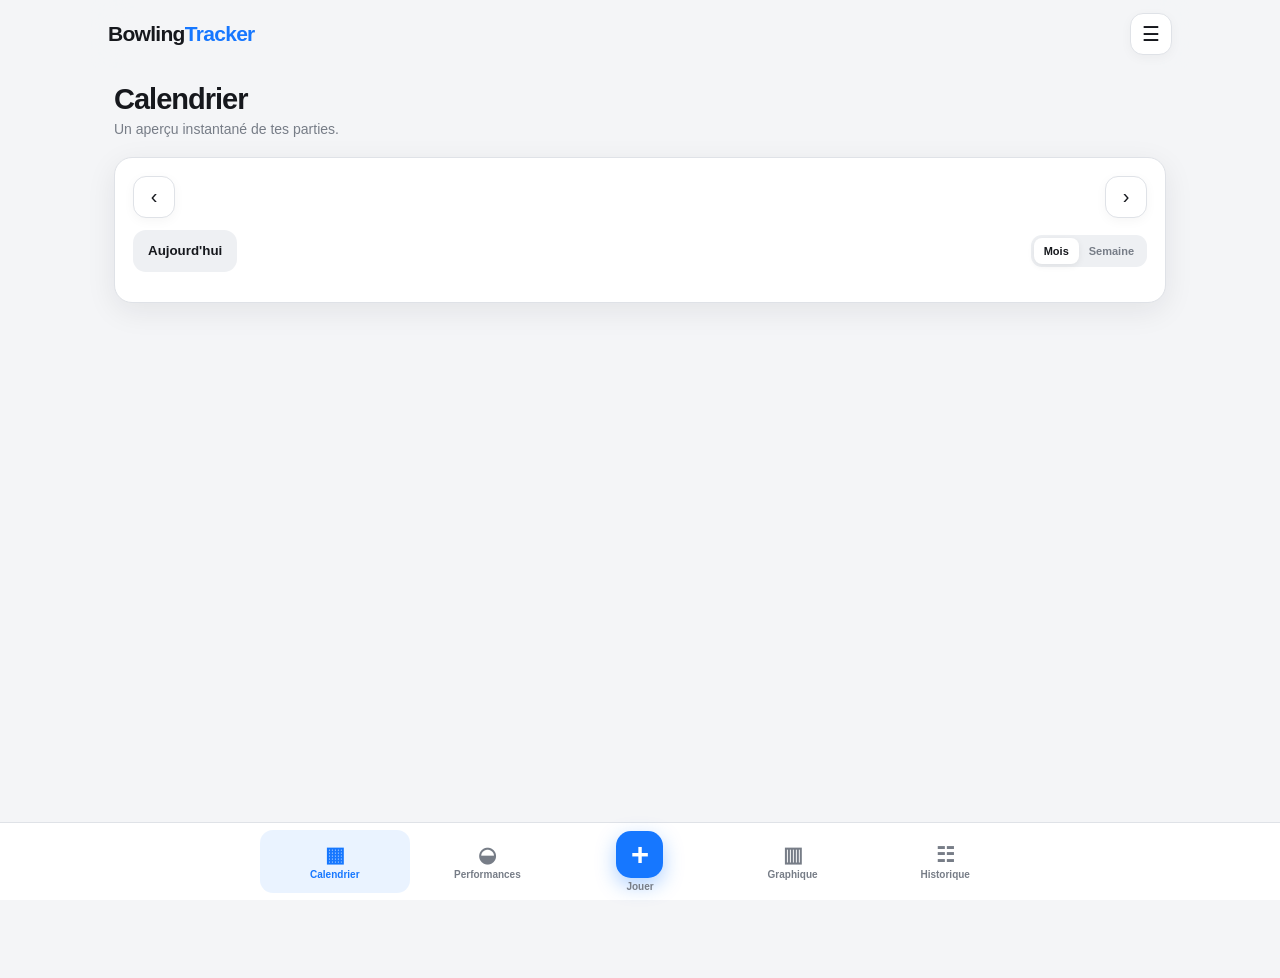
==== commit 05a5ccae: "Add files via upload" ====
--- a/index.html
+++ b/index.html
@@ -4060,14 +4060,15 @@
           tempLeftKey = key;
           tempLeft = [];
         }
+
         if (pinMode === "left") {
           tempPins = ALL_PINS.filter(
             (n) => !rack.down.includes(n) && !tempLeft.includes(n),
           );
         }
-
+        
         document.getElementById("frameEditor").innerHTML = `
-
+        
     <div class="between">
 
       <div class="selected-title">
@@ -4174,6 +4175,8 @@
         renderFrameEditor();
       }
 
+      setPinMode("left");
+
       function togglePin(n) {
         const f = currentGame.frames[selectedFrame];
         const rack = rackState(f);
@@ -4238,6 +4241,9 @@
         const fallen = tempPins.length;
         const pins = tempPins.slice();
 
+        const switchBack = pinMode === "left" && tempLeft.length > 0;
+        let frameChanged = false; // ← nouveau
+
         function addRoll(count) {
           f.rolls.push(count);
 
@@ -4256,6 +4262,14 @@
         if (f.rolls.length === 0) {
           if (fallen === 10) {
             setStrike();
+            // Si setStrike() ne change pas de case lui-même, décommente :
+            // if (selectedFrame < 9) { selectedFrame++; }
+            // Et dans tous les cas, au changement de case :
+            if (selectedFrame < 9) {
+              pinMode = "left";
+              tempLeft = [];
+              tempPins = [];
+            }
             return;
           }
 
@@ -4270,8 +4284,6 @@
               return;
             }
 
-            // Au 10e tour, le strike donne droit
-            // à deux lancers supplémentaires.
             addRoll(fallen);
           } else {
             if (f.rolls[0] + fallen > 10) {
@@ -4281,10 +4293,9 @@
 
             addRoll(fallen);
 
-            // Tours 1 à 9 : le deuxième lancer termine
-            // le tour, qu'il s'agisse d'un spare ou non.
             if (selectedFrame < 9) {
               selectedFrame++;
+              frameChanged = true; // ← nouveau
             }
           }
         }
@@ -4305,6 +4316,15 @@
         } else {
           showToast("Tour terminé");
           return;
+        }
+
+        if (frameChanged) {
+          // Nouvelle case : on repart sur le mode "left"
+          pinMode = "left";
+          tempLeft = [];
+        } else if (switchBack) {
+          pinMode = "down";
+          tempLeft = [];
         }
 
         tempPins = [];
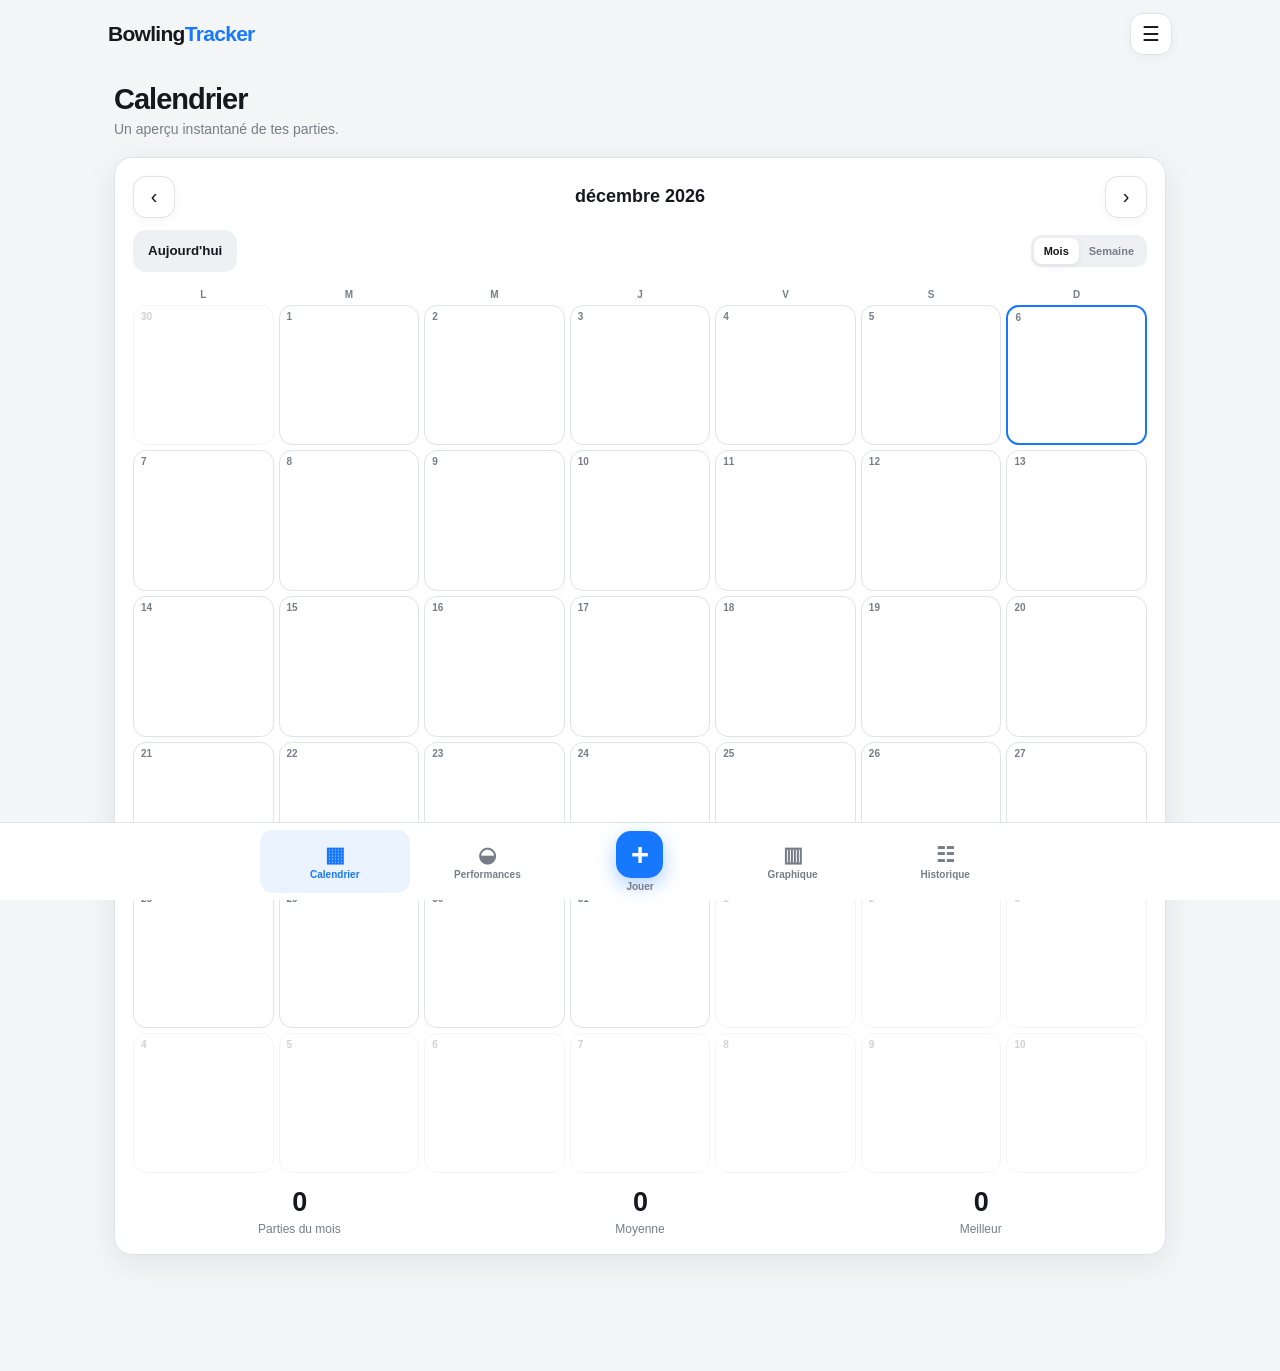
==== commit 2d2196b0: "Add files via upload" ====
--- a/index.html
+++ b/index.html
@@ -2228,6 +2228,23 @@
             </div>
 
             <div id="calendarContent"></div>
+
+            <div
+              style="display:grid;grid-template-columns:repeat(3,1fr);gap:8px;margin-top:14px;text-align:center"
+            >
+              <div>
+                <div class="stat-value" id="calGames">0</div>
+                <div class="stat-small">Parties du mois</div>
+              </div>
+              <div>
+                <div class="stat-value" id="calAverage">0</div>
+                <div class="stat-small">Moyenne</div>
+              </div>
+              <div>
+                <div class="stat-value" id="calBest">0</div>
+                <div class="stat-small">Meilleur</div>
+              </div>
+            </div>
           </div>
         </section>
 
@@ -2792,7 +2809,7 @@
       let editingGameId = null;
 
       let tempPins = [];
-      let pinMode = "down";
+      let pinMode = "left";
       let tempLeft = [];
       let tempLeftKey = "";
       let timerRunning = false;
@@ -2996,7 +3013,13 @@
 
         if (view === "calendar") renderCalendar();
         if (view === "performance") renderPerformance();
-        if (view === "play") renderPlay();
+        if (view === "play") {
+          pinMode = "left";
+          tempLeft = [];
+          tempPins = [];
+          tempLeftKey = "";
+          renderPlay();
+        }
         if (view === "chart") renderChart();
         if (view === "history") renderHistory();
 
@@ -3032,6 +3055,15 @@
       }
 
       const ALL_PINS = [1, 2, 3, 4, 5, 6, 7, 8, 9, 10];
+
+      // Le lancer j du tour f est-il un spare ?
+      // (2e lancer après un non-strike, ou 3e lancer du 10e tour après X + non-strike)
+      function isSpareAt(f, j) {
+        const r = f.rolls;
+        if (j === 1) return r[0] !== 10 && r[0] + r[1] === 10;
+        if (j === 2) return r[0] === 10 && r[1] !== 10 && r[1] + r[2] === 10;
+        return false;
+      }
 
       function rackState(f) {
         let down = [],
@@ -3085,10 +3117,13 @@
         return frame && frame.rolls[0] === 10;
       }
 
-      function calculateScores(game) {
+      // strict = true : un tour n'affiche son score que lorsque les lancers
+      // bonus nécessaires sont connus (affichage). Sinon : score provisoire.
+      function calculateScores(game, strict = false) {
         const f = game.frames;
         const scores = [];
         let total = 0;
+        let pending = false;
 
         const all = [];
 
@@ -3102,7 +3137,16 @@
           const rolls = f[i].rolls;
 
           if (i === 9) {
-            if (!rolls.length) {
+            if (!rolls.length || pending) {
+              scores[i] = null;
+              break;
+            }
+
+            const complete =
+              rolls.length === 3 ||
+              (rolls.length === 2 && rolls[0] !== 10 && rolls[0] + rolls[1] < 10);
+
+            if (strict && !complete) {
               scores[i] = null;
               break;
             }
@@ -3113,6 +3157,13 @@
           }
 
           if (rolls[0] === 10) {
+            if (strict && (pending || all[pos + 2] === undefined)) {
+              pending = true;
+              scores[i] = null;
+              pos += 1;
+              continue;
+            }
+
             const bonus1 = all[pos + 1] ?? 0;
             const bonus2 = all[pos + 2] ?? 0;
 
@@ -3120,12 +3171,25 @@
             scores[i] = total;
             pos += 1;
           } else if (rolls.length >= 2 && rolls[0] + rolls[1] === 10) {
+            if (strict && (pending || all[pos + 2] === undefined)) {
+              pending = true;
+              scores[i] = null;
+              pos += 2;
+              continue;
+            }
+
             const bonus = all[pos + 2] ?? 0;
 
             total += 10 + bonus;
             scores[i] = total;
             pos += 2;
           } else if (rolls.length >= 2) {
+            if (strict && pending) {
+              scores[i] = null;
+              pos += 2;
+              continue;
+            }
+
             total += rolls[0] + rolls[1];
             scores[i] = total;
             pos += 2;
@@ -3158,14 +3222,7 @@
 
       function countSpares(game) {
         return game.frames.reduce((n, f) => {
-          return (
-            n +
-            (f.rolls.length >= 2 &&
-            f.rolls[0] !== 10 &&
-            f.rolls[0] + f.rolls[1] === 10
-              ? 1
-              : 0)
-          );
+          return n + (isSpareAt(f, 1) || isSpareAt(f, 2) ? 1 : 0);
         }, 0);
       }
 
@@ -3306,9 +3363,9 @@
           );
         });
 
-        calGames.textContent = monthGames.length;
-        calAverage.textContent = scoreAverage(monthGames) || 0;
-        calBest.textContent = bestScore(monthGames) || 0;
+        setText("calGames", monthGames.length);
+        setText("calAverage", scoreAverage(monthGames) || 0);
+        setText("calBest", bestScore(monthGames) || 0);
       }
 
       function startOfWeek(d) {
@@ -3814,6 +3871,10 @@
 
         selectedFrame = 0;
         editingGameId = null;
+        pinMode = "left";
+        tempLeft = [];
+        tempPins = [];
+        tempLeftKey = "";
 
         renderPlay();
       }
@@ -3938,8 +3999,7 @@
         const n = i === 9 ? 3 : 2;
 
         const sym = f.rolls.map((r, j) => {
-          const prev = f.rolls[j - 1];
-          if (j > 0 && prev !== 10 && prev + r === 10) {
+          if (isSpareAt(f, j)) {
             return '<span class="r r-s">/</span>';
           }
           if (r === 10) {
@@ -3980,7 +4040,7 @@
       }
 
       function renderScoreTable() {
-        const scores = calculateScores(currentGame);
+        const scores = calculateScores(currentGame, true);
         let html = "";
 
         for (let i = 0; i < 10; i++) {
@@ -4010,11 +4070,9 @@
         const out = [];
 
         f.rolls.forEach((r, j) => {
-          const prev = f.rolls[j - 1];
-
           // Le spare doit être testé avant le strike :
           // 0 + 10 doit afficher -/
-          if (j > 0 && prev !== 10 && prev + r === 10) {
+          if (isSpareAt(f, j)) {
             out.push('<span class="r r-s">/</span>');
           } else if (r === 10) {
             out.push('<span class="r r-x">X</span>');
@@ -4040,6 +4098,9 @@
 
       function selectFrame(i) {
         selectedFrame = i;
+        tempPins = [];
+        tempLeft = [];
+        tempLeftKey = "";
 
         renderScoreTable();
         renderFrameEditor();
@@ -4151,7 +4212,7 @@
                 (r, i) => `
               <div class="chip">
                 Lancer ${i + 1}:
-                ${r === 10 ? "Strike" : r}
+                ${isSpareAt(f, i) ? "Spare (" + r + ")" : r === 10 ? "Strike" : r}
               </div>
             `,
               )
@@ -4175,7 +4236,6 @@
         renderFrameEditor();
       }
 
-      setPinMode("left");
 
       function togglePin(n) {
         const f = currentGame.frames[selectedFrame];
@@ -4242,7 +4302,15 @@
         const pins = tempPins.slice();
 
         const switchBack = pinMode === "left" && tempLeft.length > 0;
-        let frameChanged = false; // ← nouveau
+        let frameChanged = false;
+        let celebration = null;
+
+        // On ne peut pas faire tomber plus de quilles qu'il n'en reste
+        const rackNow = rackState(f);
+        if (rackNow.down.length + rackNow.unknown + fallen > 10) {
+          showToast("Impossible : plus de 10 quilles sur ce jeu");
+          return;
+        }
 
         function addRoll(count) {
           f.rolls.push(count);
@@ -4252,24 +4320,21 @@
 
           setRollPins(f, f.rolls.length - 1, pins);
 
-          const prev = f.rolls[f.rolls.length - 2];
-          if (count === 10) celebrate("strike");
-          else if (f.rolls.length >= 2 && prev !== 10 && prev + count === 10)
-            celebrate("spare");
+          const j = f.rolls.length - 1;
+          if (isSpareAt(f, j)) celebration = "spare";
+          else if (count === 10) celebration = "strike";
         }
 
         // Premier lancer
         if (f.rolls.length === 0) {
           if (fallen === 10) {
-            setStrike();
-            // Si setStrike() ne change pas de case lui-même, décommente :
-            // if (selectedFrame < 9) { selectedFrame++; }
-            // Et dans tous les cas, au changement de case :
+            // Après un strike (tours 1 à 9) on passe au tour suivant en "Restantes"
             if (selectedFrame < 9) {
               pinMode = "left";
               tempLeft = [];
-              tempPins = [];
+              tempLeftKey = "";
             }
+            setStrike();
             return;
           }
 
@@ -4330,6 +4395,8 @@
         tempPins = [];
 
         renderPlay();
+
+        if (celebration) celebrate(celebration);
       }
 
       function getRollTime() {
@@ -4368,6 +4435,16 @@
         } else if (f.rolls.length < 3) {
           const rack = rackState(f);
 
+          if (
+            f.rolls.length === 2 &&
+            f.rolls[0] !== 10 &&
+            f.rolls[0] + f.rolls[1] < 10
+          ) {
+            showToast("Le tour est terminé");
+
+            return;
+          }
+
           if (rack.down.length + rack.unknown > 0) {
             showToast("Des quilles sont déjà tombées : utilise les quilles");
 
@@ -4381,11 +4458,17 @@
           f.times.push(getRollTime());
 
           setRollPins(f, f.rolls.length - 1, ALL_PINS.slice());
-        }
+        } else {
+          showToast("Tour terminé");
+
+          return;
+        }
+
+        tempPins = [];
+
+        renderPlay();
+
         celebrate("strike");
-        tempPins = [];
-
-        renderPlay();
       }
 
       function remainingPins(f) {
@@ -4410,6 +4493,26 @@
             f.times.push(getRollTime());
 
             setRollPins(f, 1, remainingPins(f));
+          } else if (
+            f.rolls.length === 2 &&
+            f.rolls[0] === 10 &&
+            f.rolls[1] !== 10
+          ) {
+            const down = rackState(f).down;
+
+            f.rolls.push(10 - f.rolls[1]);
+
+            f.times = f.times || [];
+
+            f.times.push(getRollTime());
+
+            setRollPins(
+              f,
+              2,
+              rackState({ rolls: f.rolls.slice(0, 2), pins: f.pins }).unknown
+                ? null
+                : ALL_PINS.filter((n) => !down.includes(n)),
+            );
           } else {
             showToast("Spare impossible dans cet état");
 
@@ -4444,6 +4547,7 @@
 
           selectedFrame = Math.min(9, selectedFrame + 1);
 
+          tempPins = [];
           renderPlay();
 
           showToast("Spare ✓");
@@ -4452,8 +4556,9 @@
         }
 
         currentGame.frames[selectedFrame] = f;
+        tempPins = [];
+        renderPlay();
         celebrate("spare");
-        renderPlay();
       }
 
       function clearFrame() {
@@ -4559,15 +4664,47 @@
         return true;
       }
 
+      // Son de secours (synthétisé) si spare.mp3 n'est pas disponible
+      function playSwordSynth() {
+        const ctx = getAudioCtx();
+        if (!ctx) return;
+
+        try {
+          if (ctx.state === "suspended") ctx.resume();
+
+          const t = ctx.currentTime;
+          const osc = ctx.createOscillator();
+          const g = ctx.createGain();
+
+          osc.type = "sawtooth";
+          osc.frequency.setValueAtTime(1800, t);
+          osc.frequency.exponentialRampToValueAtTime(400, t + 0.18);
+
+          g.gain.setValueAtTime(0.0001, t);
+          g.gain.exponentialRampToValueAtTime(0.25, t + 0.02);
+          g.gain.exponentialRampToValueAtTime(0.0001, t + 0.22);
+
+          osc.connect(g).connect(ctx.destination);
+          osc.start(t);
+          osc.stop(t + 0.25);
+        } catch (e) {
+          /* le son ne doit jamais bloquer le jeu */
+        }
+      }
+
       function playSwordSound() {
-        if (!playSound("sword")) playSwordSynth();
+        try {
+          if (!playSound("sword")) playSwordSynth();
+        } catch (e) {}
       }
 
       // Les quilles partent à 0.15 s dans l'animation
       const STRIKE_SOUND_DELAY = 0.15;
 
       function playStrikeSound() {
-        playSound("strike", STRIKE_SOUND_DELAY);
+        try {
+          playSound("strike", STRIKE_SOUND_DELAY);
+        } catch (e) {}
       }
 
       loadSounds();
@@ -4611,6 +4748,7 @@
           playStrikeSound();
           setTimeout(() => {
             const main = document.querySelector("main");
+            if (!main) return;
             main.classList.remove("fx-shake");
             void main.offsetWidth;
             main.classList.add("fx-shake");
@@ -4743,7 +4881,7 @@
 
         if (!game) return;
 
-        const scores = calculateScores(game);
+        const scores = calculateScores(game, true);
 
         document.getElementById("detailContent").innerHTML = `
 
@@ -5697,4 +5835,4 @@
       }
     </script>
   </body>
-</html>
+</html>
